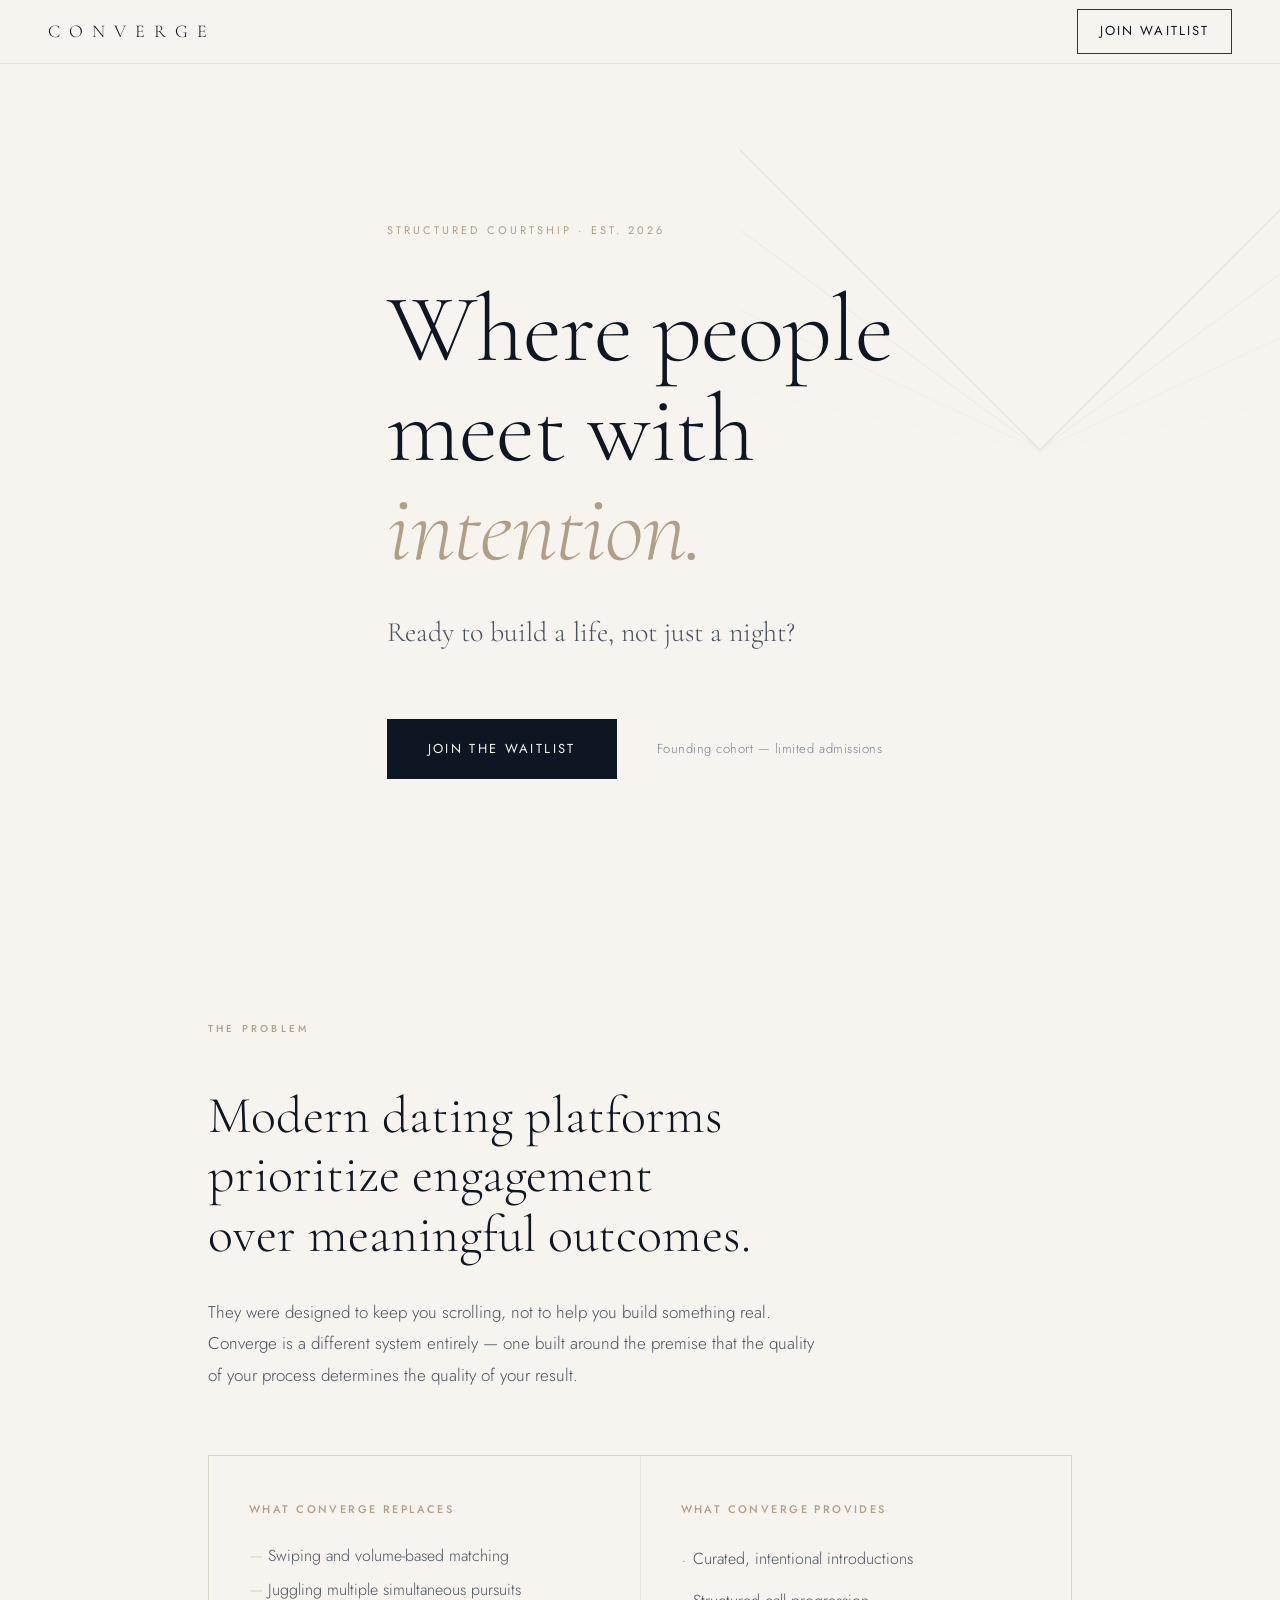
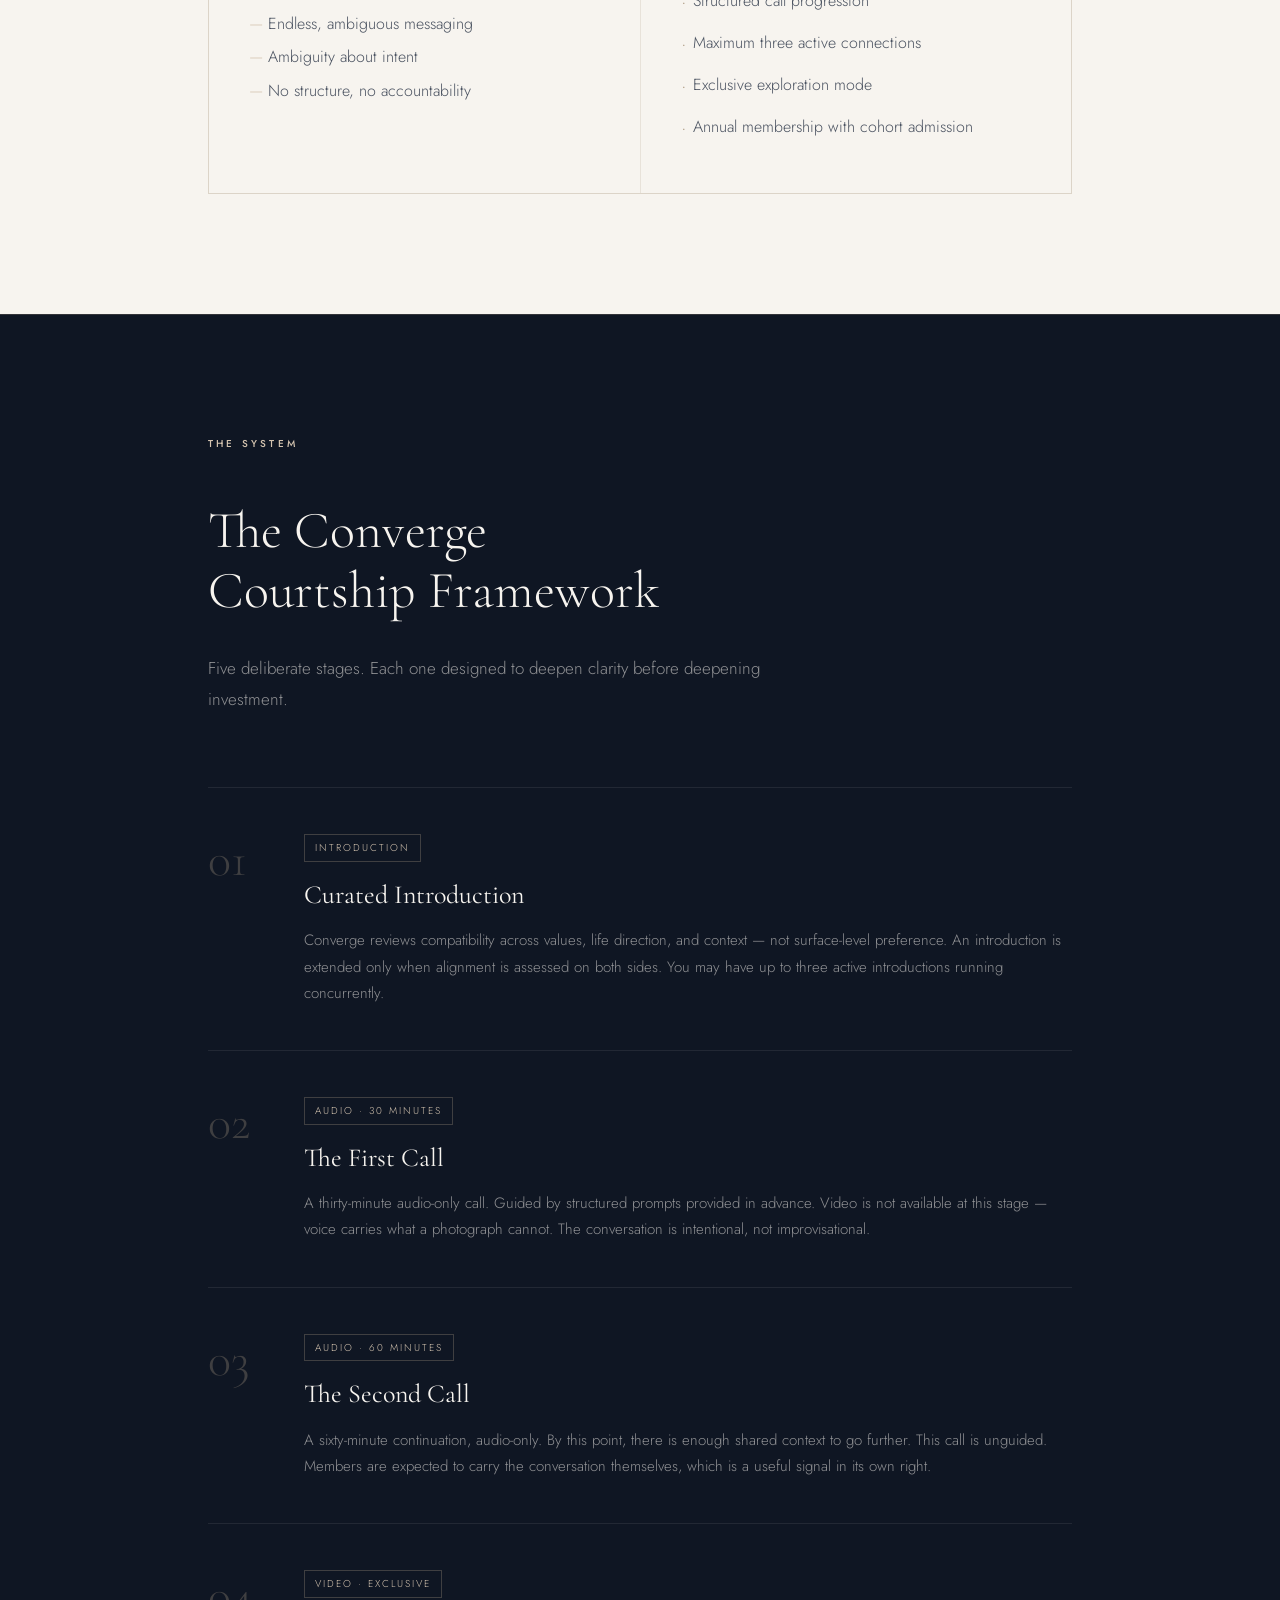
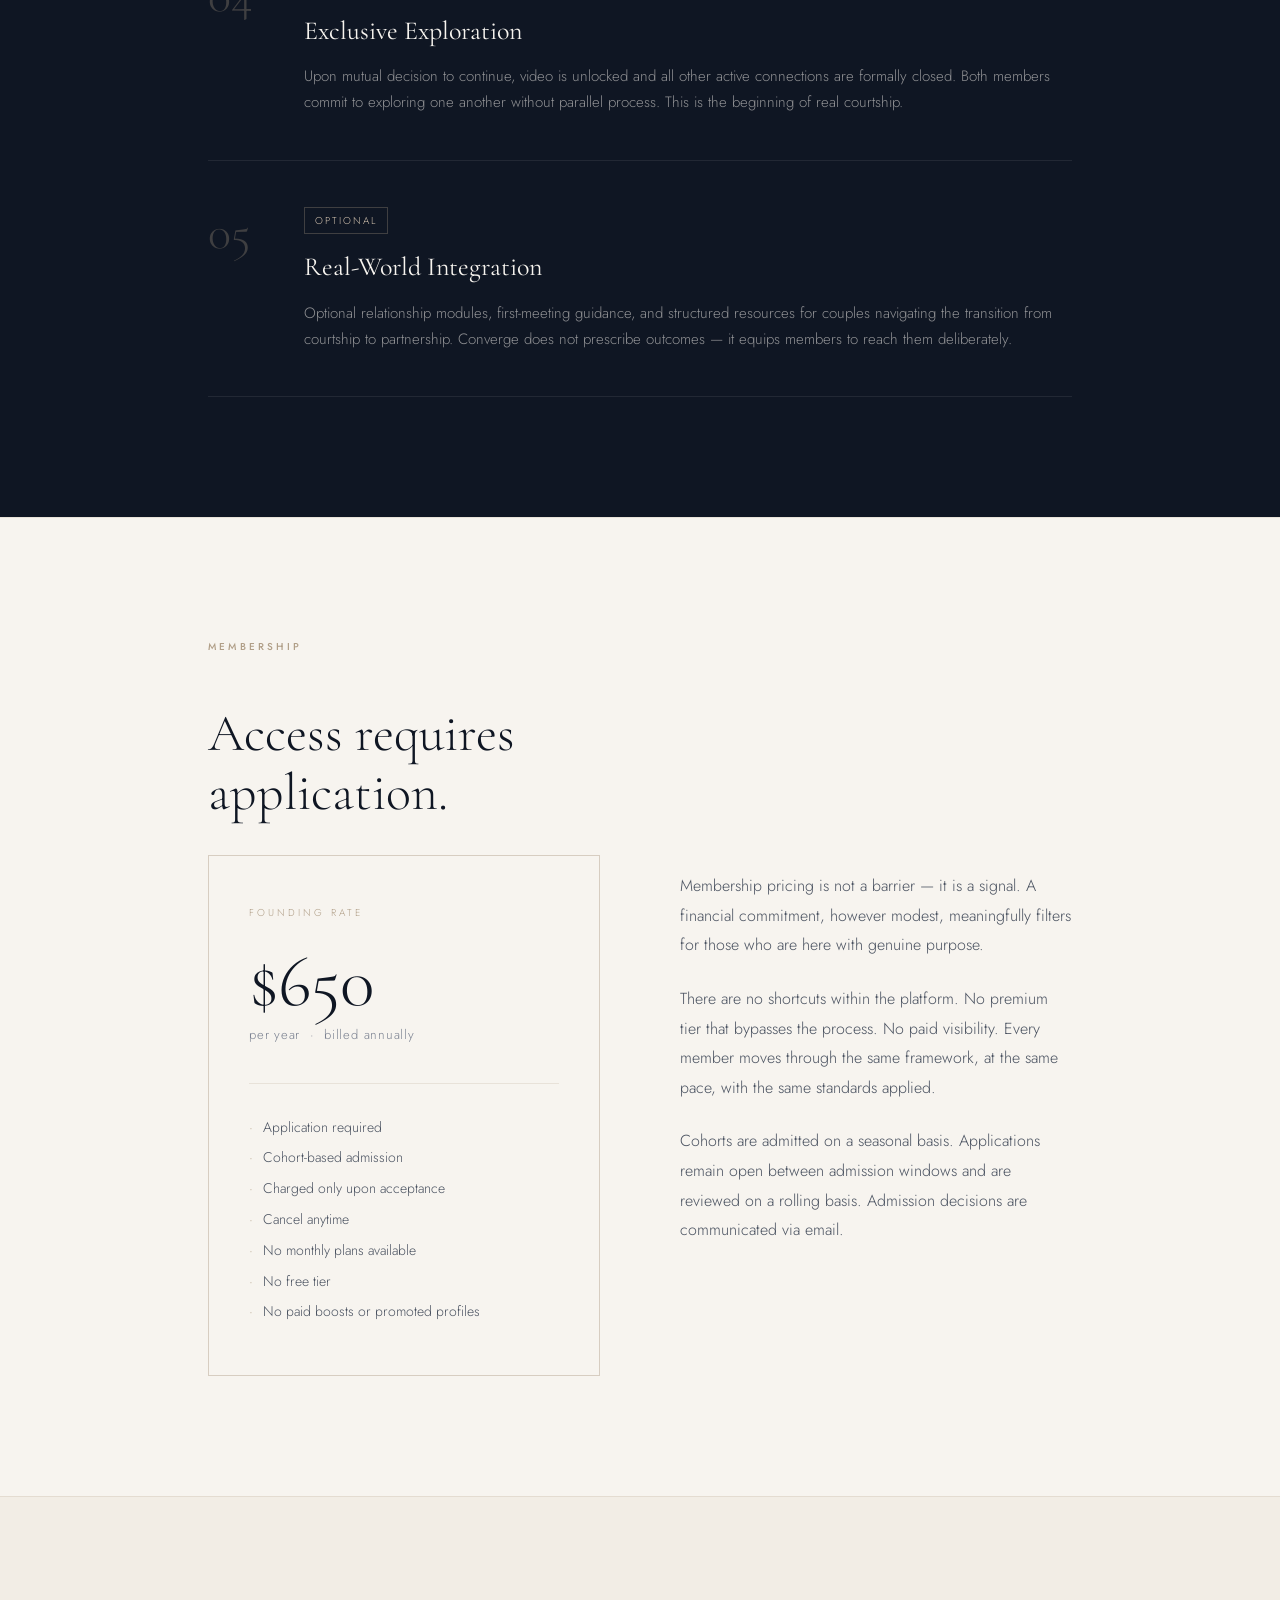
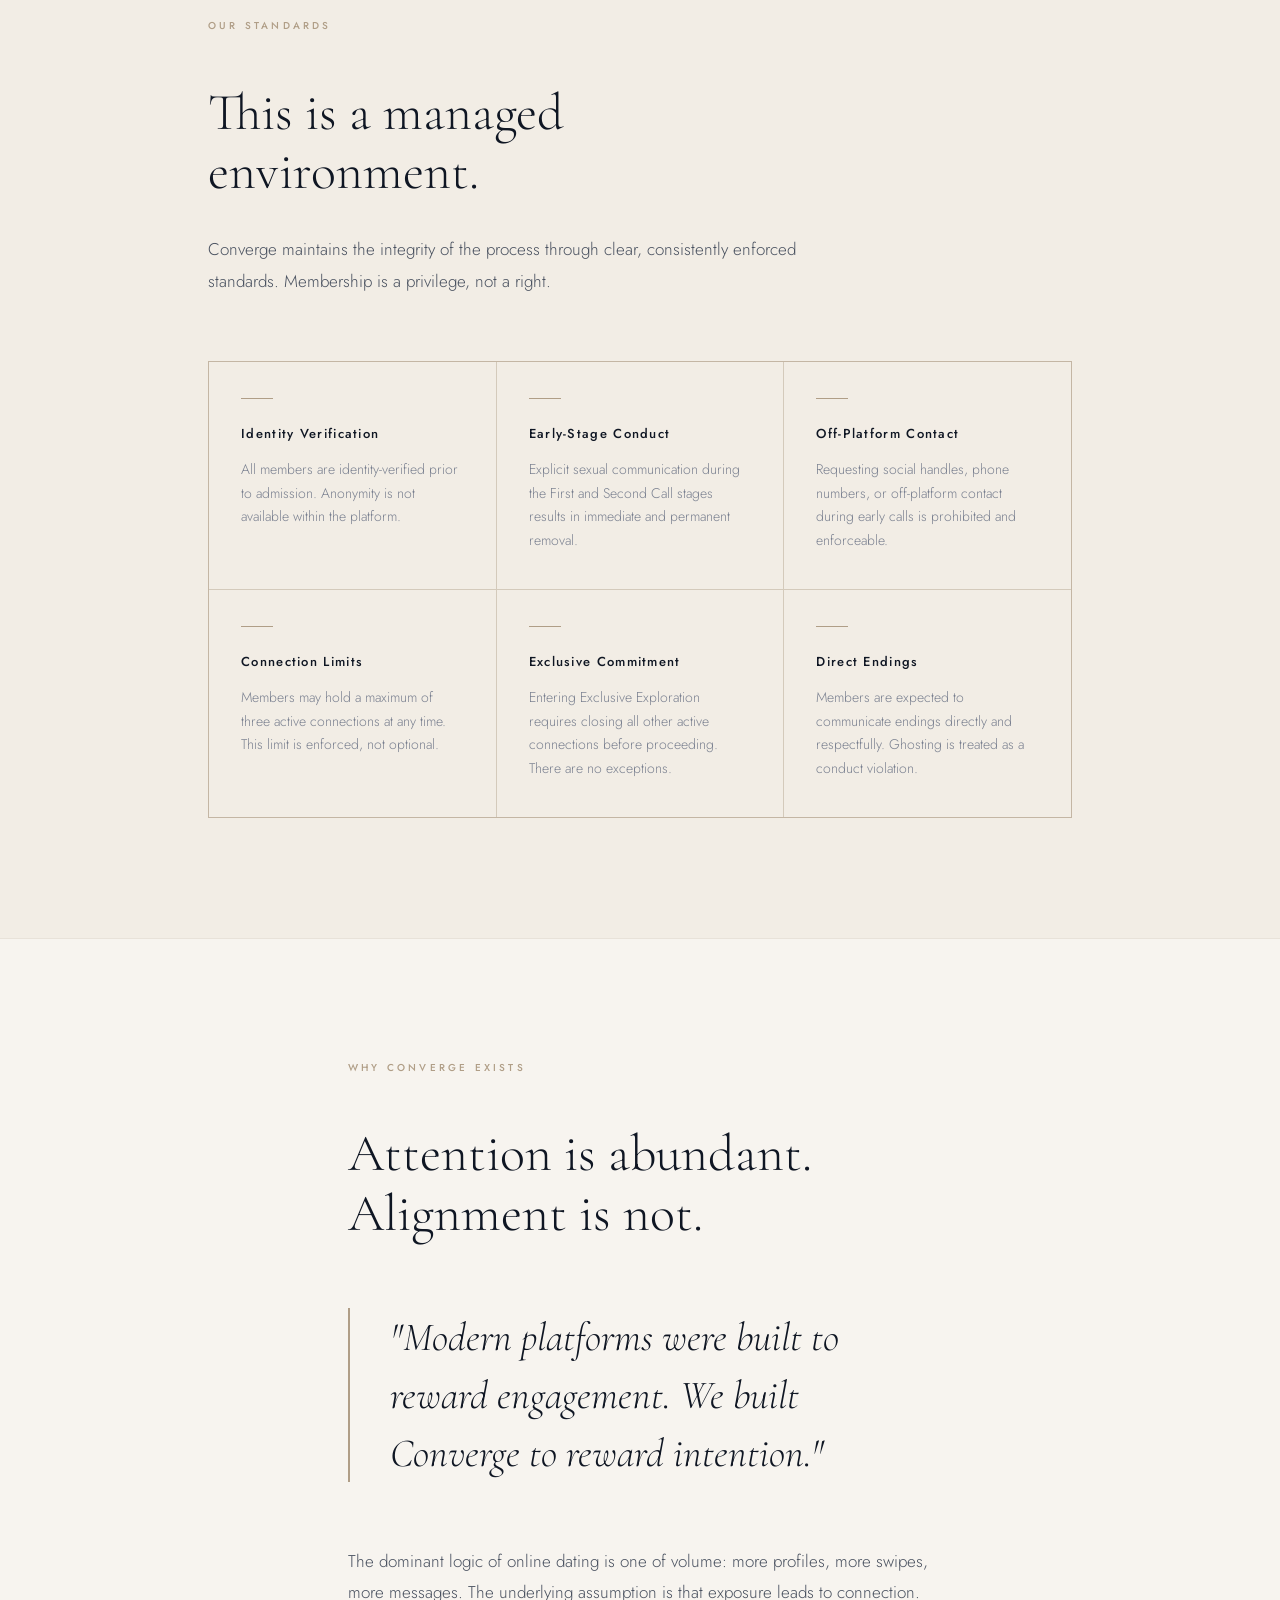
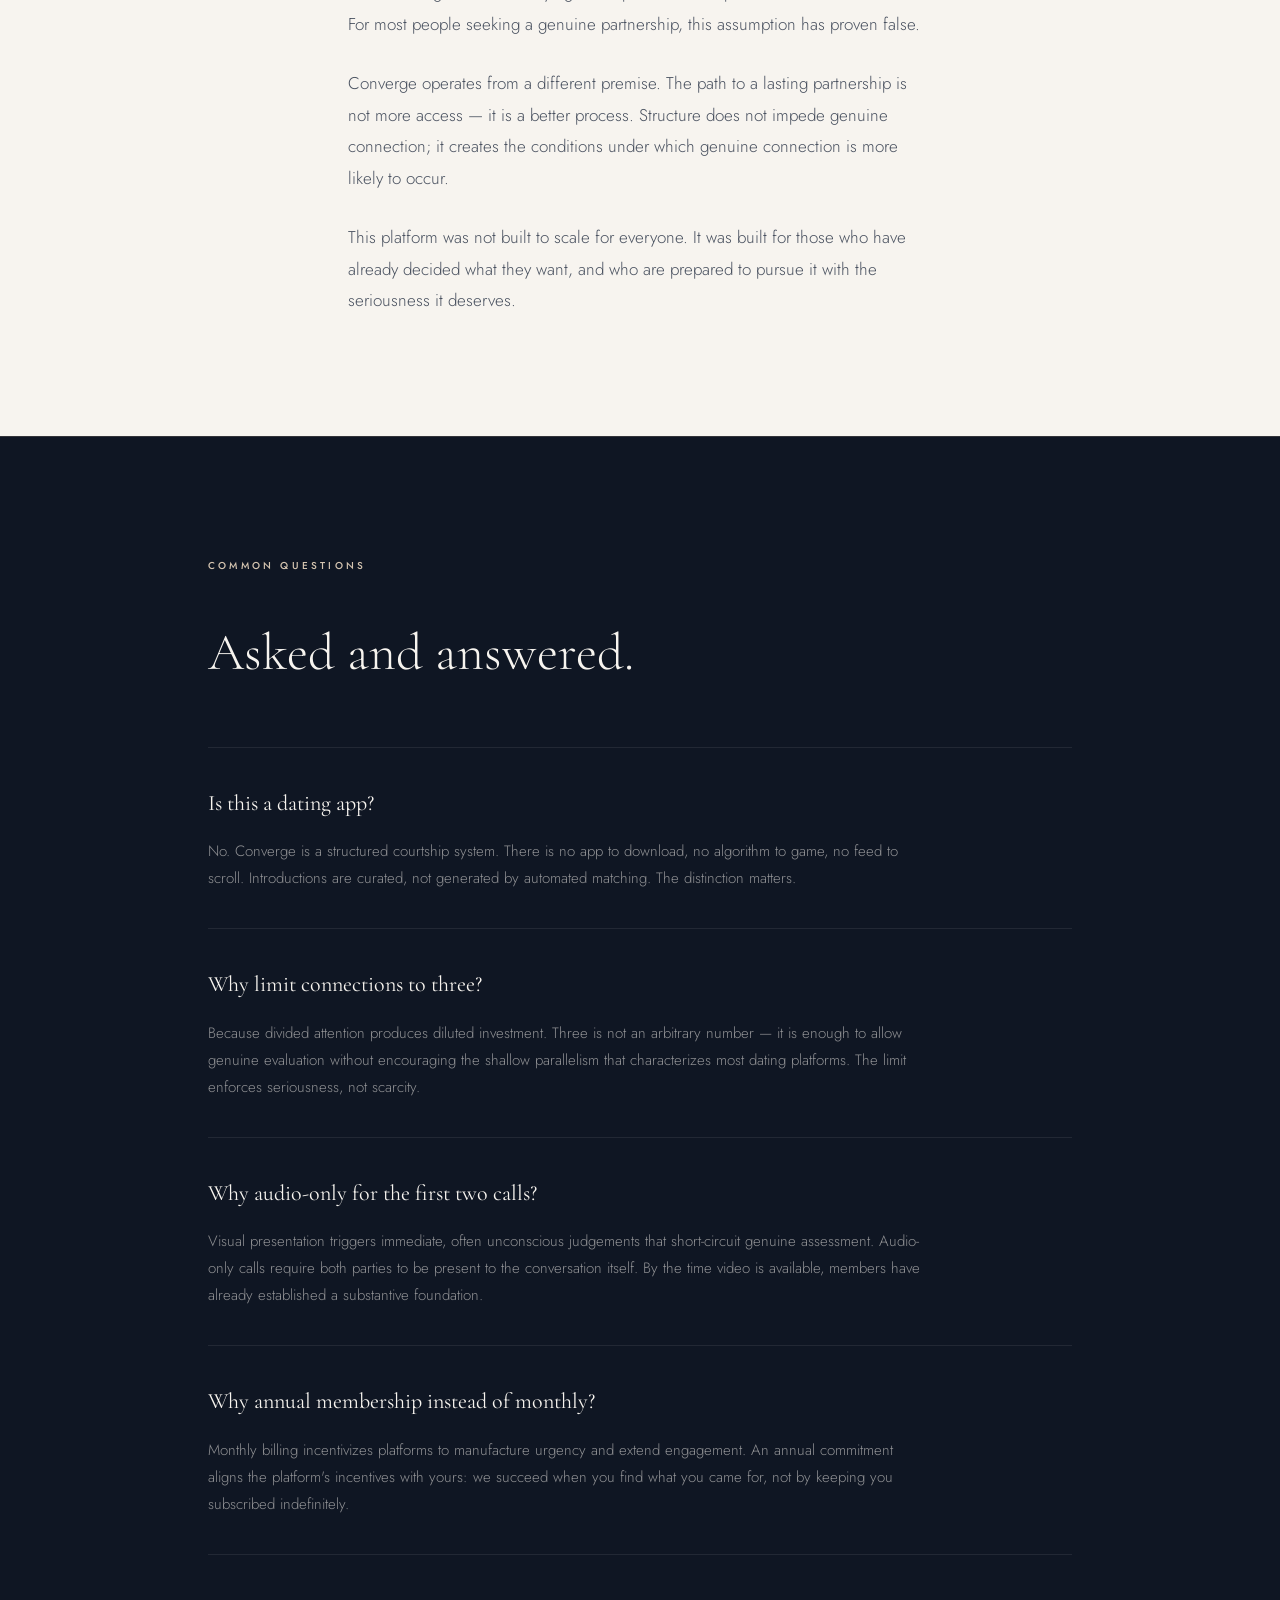
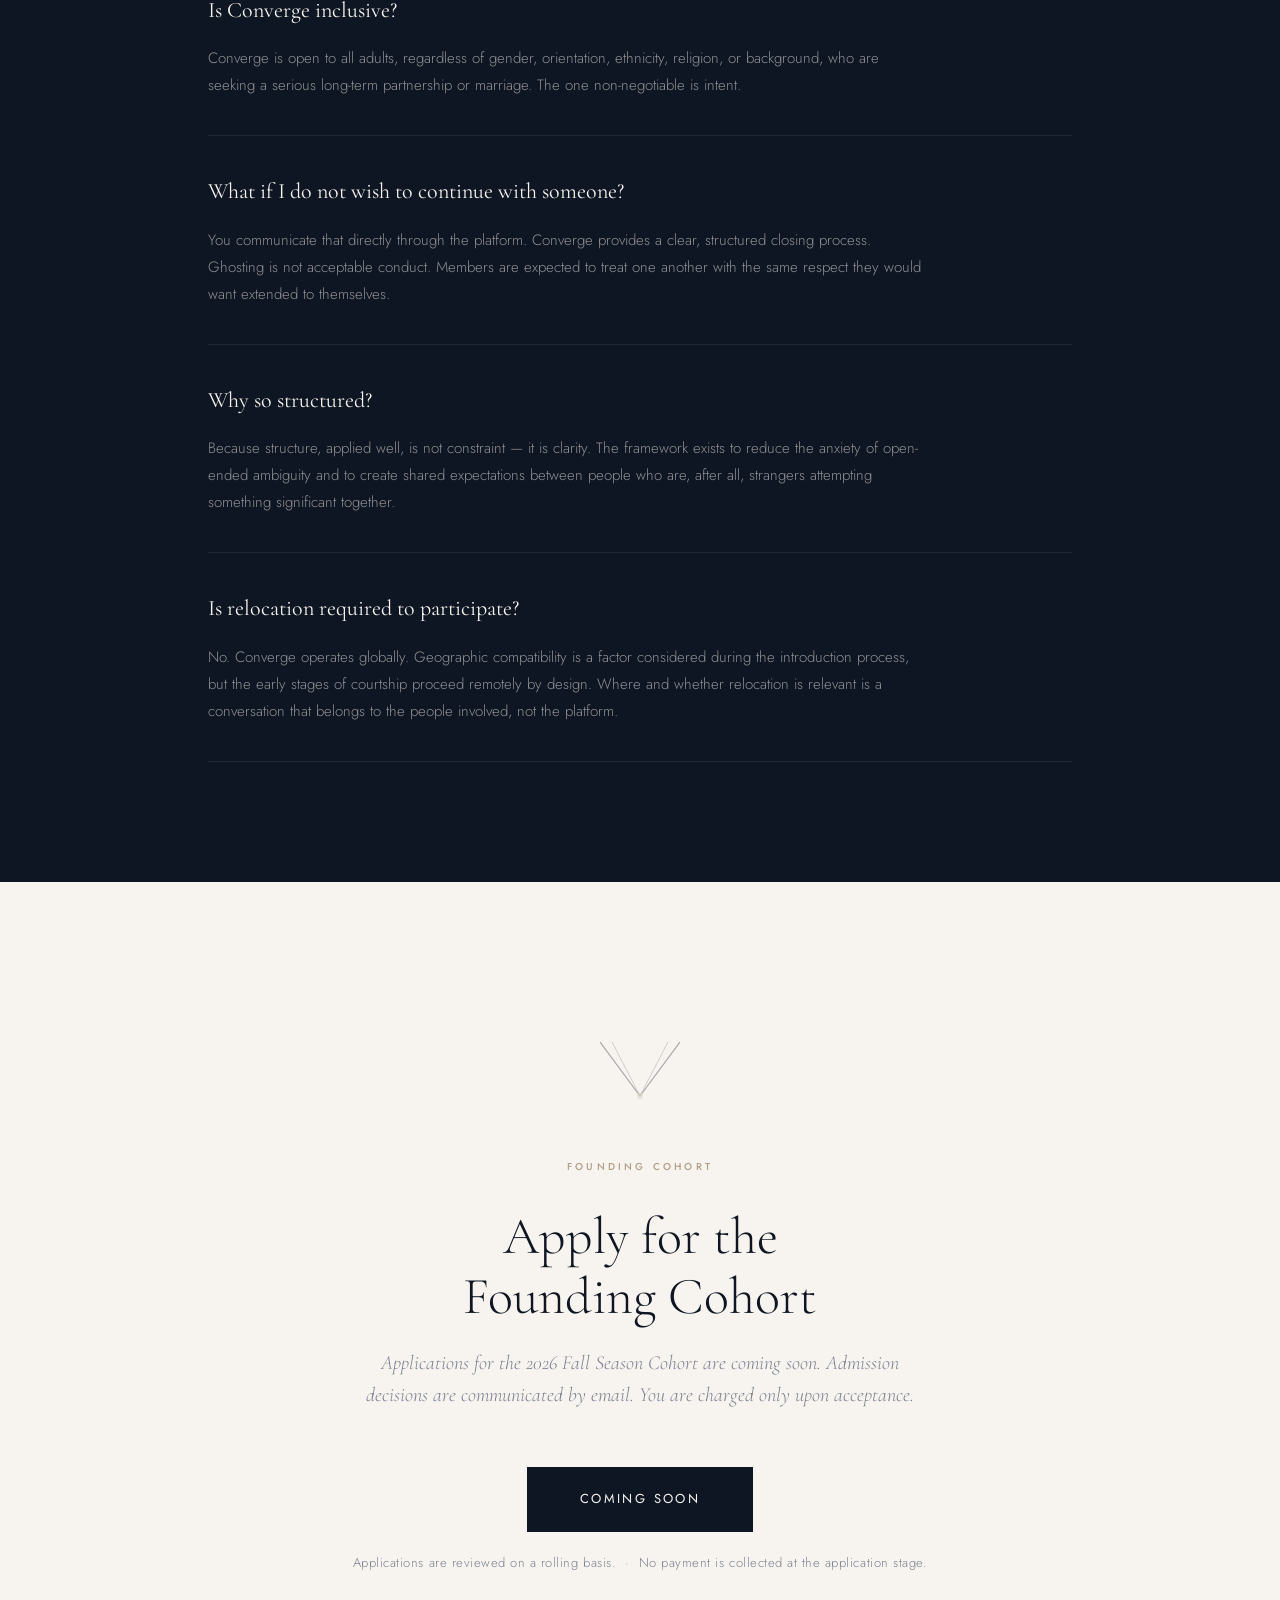
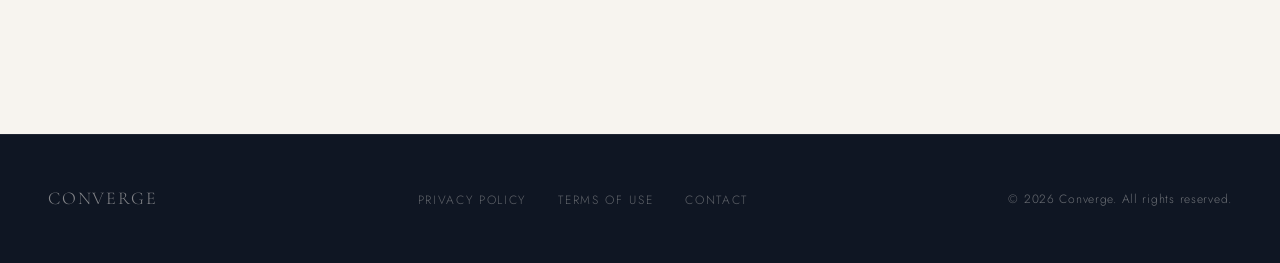
==== index.html @ 740b7c7e "Claude code fixes on main page" ====
<!DOCTYPE html>
<html lang="en">

<head>
  <meta charset="UTF-8"/>
  <meta name="viewport" content="width=device-width, initial-scale=1.0"/>
  <meta name="description" content="Converge — A structured courtship system for adults ready to build a life together. Where serious people meet with intention."/>
  <title>Converge — Where people meet with intention.</title>
  <link rel="preconnect" href="https://fonts.googleapis.com"/>
  <link rel="preconnect" href="https://fonts.gstatic.com" crossorigin/>
  <link href="https://fonts.googleapis.com/css2?family=Cormorant+Garamond:ital,wght@0,300;0,400;0,500;1,300;1,400&family=Jost:wght@300;400;500&display=swap" rel="stylesheet"/>
  <link rel="stylesheet" href="css/styles.css"/>
</head>
<body>

  <!-- ── NAV ── -->
  <nav class="site-nav">
    <a href="index.html" class="nav-logo">C O N V E R G E</a>
    <a href="waitlist.html" class="nav-cta">Join Waitlist</a>
  </nav>

  <!-- ── HERO ── -->
  <section id="hero">
    <svg class="convergence-motif" viewBox="0 0 600 600" fill="none" xmlns="http://www.w3.org/2000/svg" aria-hidden="true">
      <line x1="0"   y1="0"   x2="300" y2="300" stroke="#0f1623" stroke-width="1.2"/>
      <line x1="600" y1="0"   x2="300" y2="300" stroke="#0f1623" stroke-width="1.2"/>
      <line x1="0"   y1="80"  x2="300" y2="300" stroke="#0f1623" stroke-width="0.7"/>
      <line x1="600" y1="80"  x2="300" y2="300" stroke="#0f1623" stroke-width="0.7"/>
      <line x1="0"   y1="160" x2="300" y2="300" stroke="#0f1623" stroke-width="0.4"/>
      <line x1="600" y1="160" x2="300" y2="300" stroke="#0f1623" stroke-width="0.4"/>
      <line x1="0"   y1="240" x2="300" y2="300" stroke="#0f1623" stroke-width="0.2"/>
      <line x1="600" y1="240" x2="300" y2="300" stroke="#0f1623" stroke-width="0.2"/>
      <circle cx="300" cy="300" r="4"  fill="#b09e87" opacity="0.5"/>
      <circle cx="300" cy="300" r="12" stroke="#b09e87" stroke-width="0.6" opacity="0.25"/>
      <circle cx="300" cy="300" r="28" stroke="#b09e87" stroke-width="0.4" opacity="0.12"/>
    </svg>

    <div class="container hero-inner">
      <p class="hero-eyebrow fade-up">Structured Courtship · Est. 2026</p>
      <h1 class="hero-headline fade-up">
        Where people<br/>
        meet with<br/>
        <em>intention.</em>
      </h1>
      <p class="hero-sub fade-up serif">Ready to build a life, not just a night?</p>
      <div class="hero-actions fade-up">
        <a href="waitlist.html" class="btn-primary">Join the Waitlist</a>
        <span class="hero-note">Founding cohort — limited admissions</span>
      </div>
    </div>
  </section>

  <!-- ── POSITIONING ── -->
  <section class="landing-section" id="positioning">
    <div class="container">
      <span class="section-label">The Problem</span>
      <h2 class="section-title">Modern dating platforms<br/>prioritize engagement<br/>over meaningful outcomes.</h2>
      <p class="section-body">They were designed to keep you scrolling, not to help you build something real. Converge is a different system entirely — one built around the premise that the quality of your process determines the quality of your result.</p>

      <div class="positioning-grid">
        <div class="grid-cell">
          <h3>What Converge replaces</h3>
          <ul class="replaced-list">
            <li>Swiping and volume-based matching</li>
            <li>Juggling multiple simultaneous pursuits</li>
            <li>Endless, ambiguous messaging</li>
            <li>Ambiguity about intent</li>
            <li>No structure, no accountability</li>
          </ul>
        </div>
        <div class="grid-cell">
          <h3>What Converge provides</h3>
          <ul class="with-list">
            <li>Curated, intentional introductions</li>
            <li>Structured call progression</li>
            <li>Maximum three active connections</li>
            <li>Exclusive exploration mode</li>
            <li>Annual membership with cohort admission</li>
          </ul>
        </div>
      </div>
    </div>
  </section>

  <!-- ── FRAMEWORK ── -->
  <section class="landing-section" id="framework">
    <div class="container">
      <span class="section-label">The System</span>
      <h2 class="section-title">The Converge<br/>Courtship Framework</h2>
      <p class="section-body">Five deliberate stages. Each one designed to deepen clarity before deepening investment.</p>

      <div class="stages">
        <div class="stage">
          <div class="stage-num">01</div>
          <div>
            <span class="stage-tag">Introduction</span>
            <h3 class="stage-title">Curated Introduction</h3>
            <p class="stage-desc">Converge reviews compatibility across values, life direction, and context — not surface-level preference. An introduction is extended only when alignment is assessed on both sides. You may have up to three active introductions running concurrently.</p>
          </div>
        </div>
        <div class="stage">
          <div class="stage-num">02</div>
          <div>
            <span class="stage-tag">Audio · 30 minutes</span>
            <h3 class="stage-title">The First Call</h3>
            <p class="stage-desc">A thirty-minute audio-only call. Guided by structured prompts provided in advance. Video is not available at this stage — voice carries what a photograph cannot. The conversation is intentional, not improvisational.</p>
          </div>
        </div>
        <div class="stage">
          <div class="stage-num">03</div>
          <div>
            <span class="stage-tag">Audio · 60 minutes</span>
            <h3 class="stage-title">The Second Call</h3>
            <p class="stage-desc">A sixty-minute continuation, audio-only. By this point, there is enough shared context to go further. This call is unguided. Members are expected to carry the conversation themselves, which is a useful signal in its own right.</p>
          </div>
        </div>
        <div class="stage">
          <div class="stage-num">04</div>
          <div>
            <span class="stage-tag">Video · Exclusive</span>
            <h3 class="stage-title">Exclusive Exploration</h3>
            <p class="stage-desc">Upon mutual decision to continue, video is unlocked and all other active connections are formally closed. Both members commit to exploring one another without parallel process. This is the beginning of real courtship.</p>
          </div>
        </div>
        <div class="stage">
          <div class="stage-num">05</div>
          <div>
            <span class="stage-tag">Optional</span>
            <h3 class="stage-title">Real-World Integration</h3>
            <p class="stage-desc">Optional relationship modules, first-meeting guidance, and structured resources for couples navigating the transition from courtship to partnership. Converge does not prescribe outcomes — it equips members to reach them deliberately.</p>
          </div>
        </div>
      </div>
    </div>
  </section>

  <!-- ── MEMBERSHIP ── -->
  <section class="landing-section" id="membership">
    <div class="container">
      <span class="section-label">Membership</span>
      <h2 class="section-title">Access requires<br/>application.</h2>

      <div class="membership-inner">
        <div class="price-block">
          <p class="founding">Founding Rate</p>
          <div class="amount">$650</div>
          <p class="per">per year &nbsp;·&nbsp; billed annually</p>
          <ul class="price-details">
            <li>Application required</li>
            <li>Cohort-based admission</li>
            <li>Charged only upon acceptance</li>
            <li>Cancel anytime</li>
            <li>No monthly plans available</li>
            <li>No free tier</li>
            <li>No paid boosts or promoted profiles</li>
          </ul>
        </div>
        <div class="price-right">
          <p>Membership pricing is not a barrier — it is a signal. A financial commitment, however modest, meaningfully filters for those who are here with genuine purpose.</p>
          <p>There are no shortcuts within the platform. No premium tier that bypasses the process. No paid visibility. Every member moves through the same framework, at the same pace, with the same standards applied.</p>
          <p>Cohorts are admitted on a seasonal basis. Applications remain open between admission windows and are reviewed on a rolling basis. Admission decisions are communicated via email.</p>
        </div>
      </div>
    </div>
  </section>

  <!-- ── STANDARDS ── -->
  <section class="landing-section" id="standards">
    <div class="container">
      <span class="section-label">Our Standards</span>
      <h2 class="section-title">This is a managed<br/>environment.</h2>
      <p class="section-body">Converge maintains the integrity of the process through clear, consistently enforced standards. Membership is a privilege, not a right.</p>

      <div class="standards-grid">
        <div class="standard-item">
          <div class="icon"></div>
          <h4>Identity Verification</h4>
          <p>All members are identity-verified prior to admission. Anonymity is not available within the platform.</p>
        </div>
        <div class="standard-item">
          <div class="icon"></div>
          <h4>Early-Stage Conduct</h4>
          <p>Explicit sexual communication during the First and Second Call stages results in immediate and permanent removal.</p>
        </div>
        <div class="standard-item">
          <div class="icon"></div>
          <h4>Off-Platform Contact</h4>
          <p>Requesting social handles, phone numbers, or off-platform contact during early calls is prohibited and enforceable.</p>
        </div>
        <div class="standard-item">
          <div class="icon"></div>
          <h4>Connection Limits</h4>
          <p>Members may hold a maximum of three active connections at any time. This limit is enforced, not optional.</p>
        </div>
        <div class="standard-item">
          <div class="icon"></div>
          <h4>Exclusive Commitment</h4>
          <p>Entering Exclusive Exploration requires closing all other active connections before proceeding. There are no exceptions.</p>
        </div>
        <div class="standard-item">
          <div class="icon"></div>
          <h4>Direct Endings</h4>
          <p>Members are expected to communicate endings directly and respectfully. Ghosting is treated as a conduct violation.</p>
        </div>
      </div>
    </div>
  </section>

  <!-- ── ORIGIN ── -->
  <section class="landing-section" id="origin">
    <div class="container--narrow">
      <span class="section-label">Why Converge Exists</span>
      <h2 class="section-title">Attention is abundant.<br/>Alignment is not.</h2>

      <blockquote class="pull-quote">
        "Modern platforms were built to reward engagement. We built Converge to reward intention."
      </blockquote>

      <p class="section-body" style="max-width:none">The dominant logic of online dating is one of volume: more profiles, more swipes, more messages. The underlying assumption is that exposure leads to connection. For most people seeking a genuine partnership, this assumption has proven false.</p>
      <br/>
      <p class="section-body" style="max-width:none">Converge operates from a different premise. The path to a lasting partnership is not more access — it is a better process. Structure does not impede genuine connection; it creates the conditions under which genuine connection is more likely to occur.</p>
      <br/>
      <p class="section-body" style="max-width:none">This platform was not built to scale for everyone. It was built for those who have already decided what they want, and who are prepared to pursue it with the seriousness it deserves.</p>
    </div>
  </section>

  <!-- ── FAQ ── -->
  <section class="landing-section" id="faq">
    <div class="container">
      <span class="section-label">Common Questions</span>
      <h2 class="section-title">Asked and answered.</h2>

      <div class="faq-list">
        <div class="faq-item">
          <p class="faq-q">Is this a dating app?</p>
          <p class="faq-a">No. Converge is a structured courtship system. There is no app to download, no algorithm to game, no feed to scroll. Introductions are curated, not generated by automated matching. The distinction matters.</p>
        </div>
        <div class="faq-item">
          <p class="faq-q">Why limit connections to three?</p>
          <p class="faq-a">Because divided attention produces diluted investment. Three is not an arbitrary number — it is enough to allow genuine evaluation without encouraging the shallow parallelism that characterizes most dating platforms. The limit enforces seriousness, not scarcity.</p>
        </div>
        <div class="faq-item">
          <p class="faq-q">Why audio-only for the first two calls?</p>
          <p class="faq-a">Visual presentation triggers immediate, often unconscious judgements that short-circuit genuine assessment. Audio-only calls require both parties to be present to the conversation itself. By the time video is available, members have already established a substantive foundation.</p>
        </div>
        <div class="faq-item">
          <p class="faq-q">Why annual membership instead of monthly?</p>
          <p class="faq-a">Monthly billing incentivizes platforms to manufacture urgency and extend engagement. An annual commitment aligns the platform's incentives with yours: we succeed when you find what you came for, not by keeping you subscribed indefinitely.</p>
        </div>
        <div class="faq-item">
          <p class="faq-q">Is Converge inclusive?</p>
          <p class="faq-a">Converge is open to all adults, regardless of gender, orientation, ethnicity, religion, or background, who are seeking a serious long-term partnership or marriage. The one non-negotiable is intent.</p>
        </div>
        <div class="faq-item">
          <p class="faq-q">What if I do not wish to continue with someone?</p>
          <p class="faq-a">You communicate that directly through the platform. Converge provides a clear, structured closing process. Ghosting is not acceptable conduct. Members are expected to treat one another with the same respect they would want extended to themselves.</p>
        </div>
        <div class="faq-item">
          <p class="faq-q">Why so structured?</p>
          <p class="faq-a">Because structure, applied well, is not constraint — it is clarity. The framework exists to reduce the anxiety of open-ended ambiguity and to create shared expectations between people who are, after all, strangers attempting something significant together.</p>
        </div>
        <div class="faq-item">
          <p class="faq-q">Is relocation required to participate?</p>
          <p class="faq-a">No. Converge operates globally. Geographic compatibility is a factor considered during the introduction process, but the early stages of courtship proceed remotely by design. Where and whether relocation is relevant is a conversation that belongs to the people involved, not the platform.</p>
        </div>
      </div>
    </div>
  </section>

  <!-- ── CTA ── -->
  <section id="apply" style="text-align:center;padding:160px 0">
    <div class="container">
      <svg width="80" height="60" viewBox="0 0 80 60" fill="none" xmlns="http://www.w3.org/2000/svg" style="display:block;margin:0 auto 56px;opacity:0.35" aria-hidden="true">
        <line x1="0"  y1="0" x2="40" y2="54" stroke="#0f1623" stroke-width="1.2"/>
        <line x1="80" y1="0" x2="40" y2="54" stroke="#0f1623" stroke-width="1.2"/>
        <line x1="12" y1="0" x2="40" y2="54" stroke="#0f1623" stroke-width="0.5"/>
        <line x1="68" y1="0" x2="40" y2="54" stroke="#0f1623" stroke-width="0.5"/>
        <circle cx="40" cy="54" r="3" fill="#b09e87" opacity="0.6"/>
      </svg>

      <span class="section-label" style="display:flex;justify-content:center">Founding Cohort</span>
      <h2 class="section-title" style="max-width:560px;margin:0 auto 20px">Apply for the<br/>Founding Cohort</h2>
      <p class="cta-sub">Applications for the 2026 Fall Season Cohort are coming soon. Admission decisions are communicated by email. You are charged only upon acceptance.</p>
      <a href="application.html" class="btn-primary" style="font-size:13px;padding:20px 52px">Coming Soon</a>
      <p class="cta-note" style="margin-top:20px">Applications are reviewed on a rolling basis. &nbsp;·&nbsp; No payment is collected at the application stage.</p>
    </div>
  </section>

  <!-- ── FOOTER ── -->
  <footer class="site-footer">
    <div class="footer-logo">CONVERGE</div>
    <ul class="footer-links">
      <li><a href="#">Privacy Policy</a></li>
      <li><a href="#">Terms of Use</a></li>
      <li><a href="#">Contact</a></li>
    </ul>
    <p class="footer-copy">© 2026 Converge. All rights reserved.</p>
  </footer>

  <script src="js/script.js"></script>
</body>
</html>
---- css/styles.css ----
/* ============================================================
   CONVERGE — Shared Stylesheet
   convergecourtship-site/css/styles.css
   ============================================================ */

/* ── RESET & ROOT ── */
*, *::before, *::after { box-sizing: border-box; margin: 0; padding: 0; }

:root {
  --navy:         #0f1623;
  --navy-mid:     #1a2438;
  --charcoal:     #2e3440;
  --ivory:        #f7f4ef;
  --ivory-dim:    #ede9e1;
  --ivory-deep:   #e4dfd6;
  --warm:         #b09e87;
  --warm-light:   #d4c4b0;
  --warm-faint:   #f0ebe3;
  --rule:         rgba(176,158,135,0.22);
  --rule-strong:  rgba(176,158,135,0.45);
  --text-pri:     #0f1623;
  --text-sec:     #4a5260;
  --text-muted:   #7a8090;
  --error:        #8b3a3a;
}

html { scroll-behavior: smooth; font-size: 16px; }

body {
  background: var(--ivory);
  color: var(--text-pri);
  font-family: 'Jost', sans-serif;
  font-weight: 300;
  line-height: 1.75;
  -webkit-font-smoothing: antialiased;
  min-height: 100vh;
}

/* ── TYPOGRAPHY UTILITIES ── */
.serif { font-family: 'Cormorant Garamond', Georgia, serif; }
h1, h2, h3, h4 { font-family: 'Cormorant Garamond', Georgia, serif; font-weight: 400; }


/* ============================================================
   SHARED NAV
   ============================================================ */
.site-nav {
  position: fixed;
  top: 0; left: 0; right: 0;
  z-index: 200;
  background: rgba(247,244,239,0.95);
  backdrop-filter: blur(12px);
  border-bottom: 1px solid var(--rule);
  padding: 0 48px;
  height: 64px;
  display: flex;
  align-items: center;
  justify-content: space-between;
}
.nav-logo {
  font-family: 'Cormorant Garamond', serif;
  font-size: 18px;
  letter-spacing: 0.14em;
  color: var(--navy);
  text-decoration: none;
}
.nav-cta {
  font-family: 'Jost', sans-serif;
  font-weight: 400;
  font-size: 13px;
  letter-spacing: 0.16em;
  text-transform: uppercase;
  color: var(--navy);
  border: 1px solid var(--charcoal);
  padding: 10px 22px;
  text-decoration: none;
  transition: background 0.25s, color 0.25s;
}
.nav-cta:hover { background: var(--navy); color: var(--ivory); }


/* ============================================================
   SHARED BUTTONS
   ============================================================ */
.btn-primary {
  display: inline-block;
  font-family: 'Jost', sans-serif;
  font-size: 13px;
  font-weight: 400;
  letter-spacing: 0.18em;
  text-transform: uppercase;
  color: var(--ivory);
  background: var(--navy);
  padding: 18px 40px;
  text-decoration: none;
  border: 1px solid var(--navy);
  transition: background 0.3s, color 0.3s;
  cursor: pointer;
}
.btn-primary:hover { background: var(--charcoal); border-color: var(--charcoal); }


/* ============================================================
   SHARED FOOTER
   ============================================================ */
.site-footer {
  background: var(--navy);
  color: rgba(247,244,239,0.4);
  padding: 48px 48px;
  display: flex;
  justify-content: space-between;
  align-items: center;
  flex-wrap: wrap;
  gap: 24px;
  border-top: 1px solid rgba(255,255,255,0.07);
}
.footer-logo {
  font-family: 'Cormorant Garamond', serif;
  font-size: 18px;
  color: rgba(247,244,239,0.5);
  letter-spacing: 0.1em;
}
.footer-links {
  display: flex;
  gap: 32px;
  list-style: none;
  flex-wrap: wrap;
}
.footer-links a {
  font-size: 12px;
  letter-spacing: 0.14em;
  text-transform: uppercase;
  color: rgba(247,244,239,0.35);
  text-decoration: none;
  transition: color 0.2s;
}
.footer-links a:hover { color: rgba(247,244,239,0.7); }
.footer-copy { font-size: 12px; letter-spacing: 0.06em; }


/* ============================================================
   LANDING PAGE — index.html
   ============================================================ */

/* ── HERO ── */
#hero {
  min-height: 100vh;
  display: flex;
  flex-direction: column;
  justify-content: center;
  padding-top: 100px;
  position: relative;
  overflow: hidden;
}
.hero-inner { position: relative; z-index: 2; }
.container { max-width: 960px; margin: 0 auto; padding: 0 48px; }
.container--narrow { max-width: 680px; margin: 0 auto; padding: 0 48px; }

.convergence-motif {
  position: absolute;
  right: -60px;
  top: 50%;
  transform: translateY(-50%);
  width: min(55vw, 600px);
  opacity: 0.07;
  pointer-events: none;
}

.hero-eyebrow {
  font-family: 'Jost', sans-serif;
  font-size: 11px;
  font-weight: 400;
  letter-spacing: 0.28em;
  text-transform: uppercase;
  color: var(--warm);
  margin-bottom: 40px;
}
.hero-headline {
  font-size: clamp(52px, 8vw, 96px);
  line-height: 1.04;
  font-weight: 300;
  color: var(--navy);
  margin-bottom: 32px;
  letter-spacing: -0.01em;
}
.hero-headline em { font-style: italic; color: var(--warm); }
.hero-sub {
  font-family: 'Cormorant Garamond', serif;
  font-size: clamp(20px, 3vw, 28px);
  font-weight: 300;
  color: var(--text-sec);
  max-width: 540px;
  margin-bottom: 64px;
  line-height: 1.55;
}
.hero-actions {
  display: flex;
  align-items: center;
  gap: 40px;
  flex-wrap: wrap;
}
.hero-note { font-size: 13px; color: var(--text-muted); letter-spacing: 0.04em; }

/* ── LANDING SECTIONS ── */
.landing-section { padding: 120px 0; }
.landing-section + .landing-section { border-top: 1px solid var(--rule); }

.section-label {
  font-family: 'Jost', sans-serif;
  font-size: 10px;
  font-weight: 500;
  letter-spacing: 0.32em;
  text-transform: uppercase;
  color: var(--warm);
  margin-bottom: 48px;
  display: block;
}
.section-title {
  font-size: clamp(32px, 5vw, 52px);
  font-weight: 300;
  line-height: 1.15;
  color: var(--navy);
  margin-bottom: 32px;
}
.section-body {
  font-size: 17px;
  line-height: 1.85;
  color: var(--text-sec);
  max-width: 620px;
}

/* ── POSITIONING GRID ── */
.positioning-grid {
  display: grid;
  grid-template-columns: 1fr 1fr;
  gap: 1px;
  background: var(--rule);
  border: 1px solid var(--rule);
  margin-top: 64px;
}
.grid-cell { background: var(--ivory); padding: 44px 40px; }
.grid-cell h3 {
  font-family: 'Jost', sans-serif;
  font-size: 11px;
  font-weight: 500;
  letter-spacing: 0.22em;
  text-transform: uppercase;
  color: var(--warm);
  margin-bottom: 20px;
}
.replaced-list, .with-list {
  list-style: none;
  font-size: 16px;
  line-height: 2.1;
  color: var(--text-sec);
}
.replaced-list li::before { content: "—  "; color: var(--warm-light); }
.with-list li::before { content: "·  "; color: var(--warm); font-size: 20px; vertical-align: -2px; }

/* ── FRAMEWORK (dark section) ── */
#framework { background: var(--navy); }
#framework .section-title { color: var(--ivory); }
#framework .section-label { color: var(--warm-light); }
#framework .section-body { color: rgba(247,244,239,0.55); }

.stages { margin-top: 72px; display: flex; flex-direction: column; }
.stage {
  display: grid;
  grid-template-columns: 60px 1fr;
  gap: 0 36px;
  padding: 44px 0;
  border-top: 1px solid rgba(255,255,255,0.08);
}
.stage:last-child { border-bottom: 1px solid rgba(255,255,255,0.08); }
.stage-num {
  font-family: 'Cormorant Garamond', serif;
  font-size: 48px;
  font-weight: 300;
  color: rgba(176,158,135,0.3);
  line-height: 1;
  padding-top: 4px;
}
.stage-title {
  font-family: 'Cormorant Garamond', serif;
  font-size: 26px;
  font-weight: 400;
  color: var(--ivory);
  margin-bottom: 10px;
}
.stage-desc { font-size: 15px; line-height: 1.75; color: rgba(247,244,239,0.55); }
.stage-tag {
  display: inline-block;
  font-size: 10px;
  letter-spacing: 0.2em;
  text-transform: uppercase;
  color: var(--warm-light);
  border: 1px solid rgba(176,158,135,0.3);
  padding: 4px 10px;
  margin-bottom: 10px;
}

/* ── MEMBERSHIP ── */
.membership-inner {
  display: grid;
  grid-template-columns: 1fr 1fr;
  gap: 80px;
  align-items: start;
  margin-top: 32px;
}
.price-block { border: 1px solid var(--rule-strong); padding: 48px 40px; }
.price-block .founding {
  font-family: 'Jost', sans-serif;
  font-size: 10px;
  letter-spacing: 0.3em;
  text-transform: uppercase;
  color: var(--warm);
  margin-bottom: 24px;
}
.price-block .amount {
  font-family: 'Cormorant Garamond', serif;
  font-size: 72px;
  font-weight: 300;
  color: var(--navy);
  line-height: 1;
  margin-bottom: 6px;
}
.price-block .per { font-size: 13px; color: var(--text-muted); letter-spacing: 0.06em; margin-bottom: 36px; }
.price-details {
  list-style: none;
  font-size: 14px;
  line-height: 2.2;
  color: var(--text-sec);
  border-top: 1px solid var(--rule);
  padding-top: 28px;
}
.price-details li { display: flex; align-items: baseline; gap: 10px; }
.price-details li::before { content: "·"; color: var(--warm); flex-shrink: 0; }
.price-right { padding-top: 16px; }
.price-right p { font-size: 16px; line-height: 1.85; color: var(--text-sec); margin-bottom: 24px; }

/* ── STANDARDS ── */
#standards { background: #f2ede5; }
.standards-grid {
  display: grid;
  grid-template-columns: repeat(3, 1fr);
  gap: 1px;
  background: var(--rule-strong);
  border: 1px solid var(--rule-strong);
  margin-top: 64px;
}
.standard-item { background: #f2ede5; padding: 36px 32px; }
.standard-item .icon { width: 32px; height: 1px; background: var(--warm); margin-bottom: 24px; }
.standard-item h4 {
  font-family: 'Jost', sans-serif;
  font-size: 13px;
  font-weight: 500;
  letter-spacing: 0.1em;
  color: var(--navy);
  margin-bottom: 12px;
}
.standard-item p { font-size: 14px; color: var(--text-muted); line-height: 1.7; }

/* ── ORIGIN ── */
.pull-quote {
  font-family: 'Cormorant Garamond', serif;
  font-size: clamp(24px, 4vw, 40px);
  font-weight: 300;
  font-style: italic;
  color: var(--navy);
  line-height: 1.45;
  border-left: 2px solid var(--warm);
  padding-left: 40px;
  margin: 64px 0;
  max-width: 720px;
}

/* ── FAQ (dark section) ── */
#faq { background: var(--navy); }
#faq .section-title { color: var(--ivory); }
#faq .section-label { color: var(--warm-light); }
.faq-list { margin-top: 64px; }
.faq-item { border-top: 1px solid rgba(255,255,255,0.08); padding: 36px 0; }
.faq-item:last-child { border-bottom: 1px solid rgba(255,255,255,0.08); }
.faq-q {
  font-family: 'Cormorant Garamond', serif;
  font-size: 22px;
  font-weight: 400;
  color: var(--ivory);
  margin-bottom: 16px;
}
.faq-a { font-size: 15px; line-height: 1.8; color: rgba(247,244,239,0.55); max-width: 720px; }

/* ── CTA ── */
#apply { text-align: center; padding: 160px 0; }
#apply .section-label { justify-content: center; display: flex; margin-bottom: 32px; }
#apply .section-title { margin: 0 auto 20px; }
.cta-sub {
  font-family: 'Cormorant Garamond', serif;
  font-size: 20px;
  font-style: italic;
  color: var(--text-muted);
  max-width: 560px;
  margin: 0 auto 56px;
  line-height: 1.6;
}
.cta-note { font-size: 13px; color: var(--text-muted); margin-top: 20px; letter-spacing: 0.04em; }

/* ── HERO ANIMATIONS ── */
@keyframes fadeUp {
  from { opacity: 0; transform: translateY(28px); }
  to   { opacity: 1; transform: translateY(0); }
}
.fade-up { opacity: 0; animation: fadeUp 0.9s ease forwards; }
.fade-up:nth-child(1) { animation-delay: 0.1s; }
.fade-up:nth-child(2) { animation-delay: 0.3s; }
.fade-up:nth-child(3) { animation-delay: 0.5s; }
.fade-up:nth-child(4) { animation-delay: 0.65s; }


/* ============================================================
   APPLICATION PAGE — application.html
   ============================================================ */

/* ── APP HEADER ── */
.app-header {
  position: fixed;
  top: 0; left: 0; right: 0;
  z-index: 200;
  background: rgba(247,244,239,0.95);
  backdrop-filter: blur(12px);
  border-bottom: 1px solid var(--rule);
  padding: 0 48px;
  height: 64px;
  display: flex;
  align-items: center;
  justify-content: space-between;
}
.header-section-label {
  font-size: 11px;
  letter-spacing: 0.22em;
  text-transform: uppercase;
  color: var(--text-muted);
  font-weight: 400;
}

/* ── PROGRESS BAR ── */
.progress-bar-wrap {
  position: fixed;
  top: 64px; left: 0; right: 0;
  z-index: 199;
  background: var(--ivory-dim);
  border-bottom: 1px solid var(--rule);
  padding: 0 48px;
  height: 48px;
  display: flex;
  align-items: center;
  gap: 24px;
}
.progress-steps { display: flex; align-items: center; gap: 0; flex: 1; }
.progress-step { display: flex; align-items: center; gap: 8px; flex: 1; }
.progress-step:last-child { flex: none; }
.step-dot {
  width: 8px; height: 8px;
  border-radius: 50%;
  border: 1px solid var(--warm-light);
  background: transparent;
  flex-shrink: 0;
  transition: all 0.3s;
}
.progress-step.active   .step-dot { background: var(--warm); border-color: var(--warm); }
.progress-step.complete .step-dot { background: var(--navy); border-color: var(--navy); }
.step-label {
  font-size: 10px;
  letter-spacing: 0.18em;
  text-transform: uppercase;
  color: var(--text-muted);
  white-space: nowrap;
  transition: color 0.3s;
}
.progress-step.active   .step-label { color: var(--warm); }
.progress-step.complete .step-label { color: var(--navy); }
.step-connector { flex: 1; height: 1px; background: var(--rule); margin: 0 8px; }
.progress-pct { font-size: 11px; letter-spacing: 0.12em; color: var(--text-muted); white-space: nowrap; }

/* ── APP MAIN ── */
.app-main { padding-top: 112px; min-height: 100vh; }

/* ── SCREENS ── */
.screen { display: none; }
.screen.active { display: block; }
.screen-fade { animation: screenIn 0.5s ease forwards; }
@keyframes screenIn {
  from { opacity: 0; transform: translateY(16px); }
  to   { opacity: 1; transform: translateY(0); }
}

/* ── PREAMBLE ── */
#screen-preamble {
  min-height: calc(100vh - 112px);
  display: none;
  flex-direction: column;
  justify-content: center;
  align-items: center;
  text-align: center;
  padding: 80px 32px;
}
#screen-preamble.active { display: flex; }
.preamble-inner { max-width: 580px; }
.preamble-motif { margin: 0 auto 56px; display: block; }
.preamble-title {
  font-family: 'Cormorant Garamond', serif;
  font-size: clamp(36px, 5vw, 56px);
  font-weight: 300;
  color: var(--navy);
  line-height: 1.15;
  margin-bottom: 40px;
}
.preamble-title em { font-style: italic; color: var(--warm); }
.preamble-statement {
  font-family: 'Cormorant Garamond', serif;
  font-size: 20px;
  font-weight: 300;
  color: var(--text-sec);
  line-height: 1.75;
  border-top: 1px solid var(--rule);
  border-bottom: 1px solid var(--rule);
  padding: 32px 0;
  margin-bottom: 40px;
}
.preamble-meta {
  display: flex;
  justify-content: center;
  gap: 40px;
  margin-bottom: 56px;
  flex-wrap: wrap;
}
.meta-item { text-align: center; }
.meta-num {
  font-family: 'Cormorant Garamond', serif;
  font-size: 36px;
  font-weight: 300;
  color: var(--navy);
  line-height: 1;
  display: block;
}
.meta-label {
  font-size: 11px;
  letter-spacing: 0.18em;
  text-transform: uppercase;
  color: var(--text-muted);
  display: block;
  margin-top: 4px;
}

/* ── SECTION SCREENS ── */
.section-screen { max-width: 760px; margin: 0 auto; padding: 80px 48px 120px; }
.section-header { margin-bottom: 64px; }
.section-eyebrow {
  font-size: 10px;
  letter-spacing: 0.32em;
  text-transform: uppercase;
  color: var(--warm);
  font-weight: 500;
  margin-bottom: 16px;
}
.section-title-app {
  font-family: 'Cormorant Garamond', serif;
  font-size: clamp(30px, 4vw, 44px);
  font-weight: 300;
  color: var(--navy);
  line-height: 1.2;
  margin-bottom: 16px;
}
.section-intent {
  font-size: 15px;
  color: var(--text-muted);
  max-width: 540px;
  line-height: 1.7;
  border-left: 2px solid var(--warm-light);
  padding-left: 20px;
  font-style: italic;
  font-family: 'Cormorant Garamond', serif;
}

/* ── FORM FIELDS ── */
.field-group { margin-bottom: 56px; }
.field-group:last-of-type { margin-bottom: 0; }
.field-label {
  display: block;
  font-family: 'Cormorant Garamond', serif;
  font-size: 22px;
  font-weight: 400;
  color: var(--navy);
  margin-bottom: 8px;
  line-height: 1.35;
}
.field-sublabel {
  display: block;
  font-size: 13px;
  color: var(--text-muted);
  margin-bottom: 20px;
  letter-spacing: 0.03em;
}
.field-note {
  display: block;
  font-size: 12px;
  color: var(--warm);
  letter-spacing: 0.06em;
  margin-bottom: 16px;
  font-style: italic;
}
.field-divider { border: none; border-top: 1px solid var(--rule); margin: 48px 0; }

/* ── RADIO / PILL CARDS ── */
.radio-group { display: flex; flex-direction: column; gap: 10px; }
.radio-card {
  display: flex;
  align-items: flex-start;
  gap: 16px;
  padding: 18px 20px;
  border: 1px solid var(--rule-strong);
  cursor: pointer;
  transition: border-color 0.2s, background 0.2s;
  background: white;
}
.radio-card:hover { border-color: var(--warm); }
.radio-card input[type="radio"],
.radio-card input[type="checkbox"] {
  width: 16px; height: 16px;
  accent-color: var(--navy);
  flex-shrink: 0;
  margin-top: 3px;
  cursor: pointer;
}
.radio-card.selected { border-color: var(--navy); background: var(--warm-faint); }
.radio-card-label { font-size: 15px; color: var(--text-pri); line-height: 1.5; }
.radio-card-desc { font-size: 13px; color: var(--text-muted); margin-top: 3px; }

.radio-row { display: flex; flex-wrap: wrap; gap: 10px; }
.radio-pill {
  padding: 10px 20px;
  border: 1px solid var(--rule-strong);
  cursor: pointer;
  font-size: 14px;
  color: var(--text-sec);
  background: white;
  transition: all 0.2s;
  user-select: none;
  letter-spacing: 0.04em;
}
.radio-pill:hover { border-color: var(--warm); }
.radio-pill.selected { background: var(--navy); color: var(--ivory); border-color: var(--navy); }
.radio-pill input { display: none; }

/* ── TEXTAREA & INPUTS ── */
textarea {
  width: 100%;
  font-family: 'Jost', sans-serif;
  font-size: 15px;
  font-weight: 300;
  color: var(--text-pri);
  background: white;
  border: 1px solid var(--rule-strong);
  padding: 20px 22px;
  resize: vertical;
  min-height: 160px;
  line-height: 1.8;
  transition: border-color 0.2s;
  outline: none;
}
textarea:focus { border-color: var(--navy); }
textarea::placeholder { color: var(--warm-light); font-style: italic; }
.word-count { font-size: 11px; color: var(--text-muted); text-align: right; margin-top: 6px; letter-spacing: 0.06em; }
.word-count.warn { color: var(--warm); }
.word-count.over { color: var(--error); }

input[type="text"],
input[type="email"],
select {
  width: 100%;
  font-family: 'Jost', sans-serif;
  font-size: 15px;
  font-weight: 300;
  color: var(--text-pri);
  background: white;
  border: 1px solid var(--rule-strong);
  padding: 16px 20px;
  outline: none;
  transition: border-color 0.2s;
  appearance: none;
}
input[type="text"]:focus,
input[type="email"]:focus,
select:focus { border-color: var(--navy); }

/* ── LIKERT TABLE ── */
.likert-table { width: 100%; border-collapse: collapse; }
.likert-table thead th {
  font-size: 11px;
  letter-spacing: 0.16em;
  text-transform: uppercase;
  color: var(--text-muted);
  font-weight: 400;
  padding: 0 8px 16px;
  text-align: center;
}
.likert-table thead th:first-child { text-align: left; padding-left: 0; }
.likert-table tbody tr { border-top: 1px solid var(--rule); }
.likert-table tbody tr:hover { background: var(--warm-faint); }
.likert-table td { padding: 16px 8px; text-align: center; vertical-align: middle; }
.likert-table td:first-child {
  text-align: left;
  padding-left: 0;
  font-size: 15px;
  color: var(--text-sec);
  width: 60%;
}
.likert-table input[type="radio"] { width: 16px; height: 16px; accent-color: var(--navy); cursor: pointer; }

/* ── DRAG-RANK ── */
.rank-list { display: flex; flex-direction: column; gap: 8px; user-select: none; }
.rank-item {
  display: flex;
  align-items: center;
  gap: 16px;
  padding: 14px 18px;
  background: white;
  border: 1px solid var(--rule-strong);
  cursor: grab;
  transition: box-shadow 0.2s, border-color 0.2s;
}
.rank-item:active { cursor: grabbing; }
.rank-item.dragging { box-shadow: 0 8px 32px rgba(15,22,35,0.12); border-color: var(--warm); background: var(--warm-faint); opacity: 0.9; }
.rank-item.drag-over { border-color: var(--navy); }
.rank-handle { display: flex; flex-direction: column; gap: 3px; flex-shrink: 0; }
.rank-handle span { display: block; width: 16px; height: 1px; background: var(--warm-light); }
.rank-num { font-family: 'Cormorant Garamond', serif; font-size: 18px; color: var(--warm); font-weight: 300; width: 24px; flex-shrink: 0; }
.rank-name { font-size: 15px; color: var(--text-pri); }
.rank-hint { font-size: 12px; color: var(--text-muted); margin-bottom: 16px; font-style: italic; }

/* ── NON-NEGOTIABLES ── */
.nn-inputs { display: flex; flex-direction: column; gap: 10px; }
.nn-row { display: flex; align-items: center; gap: 12px; }
.nn-num { font-family: 'Cormorant Garamond', serif; font-size: 20px; color: var(--warm); flex-shrink: 0; width: 20px; }

/* ── AGREEMENTS ── */
.agreement-list { display: flex; flex-direction: column; gap: 14px; }
.agreement-item {
  display: flex;
  align-items: flex-start;
  gap: 16px;
  padding: 20px 22px;
  border: 1px solid var(--rule);
  background: white;
  cursor: pointer;
  transition: border-color 0.25s, background 0.25s;
}
.agreement-item:hover { border-color: var(--warm); }
.agreement-item.checked { border-color: var(--navy); background: var(--warm-faint); }
.agreement-item input[type="checkbox"] {
  width: 16px; height: 16px;
  accent-color: var(--navy);
  flex-shrink: 0;
  margin-top: 2px;
  cursor: pointer;
}
.agreement-text { font-size: 15px; color: var(--text-sec); line-height: 1.6; }

/* ── AFFIRMATION BOX ── */
.affirmation-box {
  border: 1px solid var(--rule-strong);
  padding: 40px;
  text-align: center;
  background: white;
  margin-top: 40px;
}
.affirmation-box p {
  font-family: 'Cormorant Garamond', serif;
  font-size: 22px;
  font-style: italic;
  color: var(--navy);
  line-height: 1.55;
  margin-bottom: 24px;
}

/* ── CALLOUT ── */
.callout {
  background: var(--warm-faint);
  border-left: 3px solid var(--warm);
  padding: 16px 20px;
  font-size: 13px;
  color: var(--text-sec);
  line-height: 1.65;
  margin-top: 12px;
}
.callout strong { color: var(--navy); font-weight: 500; }

/* ── NAV ACTIONS (app navigation) ── */
.nav-actions {
  display: flex;
  align-items: center;
  justify-content: space-between;
  margin-top: 72px;
  padding-top: 40px;
  border-top: 1px solid var(--rule);
}
.btn-back {
  font-family: 'Jost', sans-serif;
  font-size: 12px;
  letter-spacing: 0.2em;
  text-transform: uppercase;
  color: var(--text-muted);
  background: none;
  border: none;
  cursor: pointer;
  padding: 12px 0;
  transition: color 0.2s;
}
.btn-back:hover { color: var(--navy); }
.btn-next {
  font-family: 'Jost', sans-serif;
  font-size: 12px;
  font-weight: 400;
  letter-spacing: 0.2em;
  text-transform: uppercase;
  color: var(--ivory);
  background: var(--navy);
  border: 1px solid var(--navy);
  padding: 16px 40px;
  cursor: pointer;
  transition: background 0.25s;
}
.btn-next:hover { background: var(--charcoal); border-color: var(--charcoal); }
.btn-begin {
  font-family: 'Jost', sans-serif;
  font-size: 13px;
  font-weight: 400;
  letter-spacing: 0.2em;
  text-transform: uppercase;
  color: var(--ivory);
  background: var(--navy);
  border: 1px solid var(--navy);
  padding: 20px 56px;
  cursor: pointer;
  transition: background 0.25s;
}
.btn-begin:hover { background: var(--charcoal); }
.btn-submit {
  font-family: 'Jost', sans-serif;
  font-size: 13px;
  font-weight: 400;
  letter-spacing: 0.2em;
  text-transform: uppercase;
  background: var(--warm);
  border: 1px solid var(--warm);
  color: var(--navy);
  padding: 18px 52px;
  cursor: pointer;
  transition: background 0.25s;
}
.btn-submit:hover { background: var(--warm-light); border-color: var(--warm-light); }

/* ── CONFIRMATION SCREEN ── */
#screen-confirm {
  min-height: calc(100vh - 112px);
  display: none;
  flex-direction: column;
  justify-content: center;
  align-items: center;
  text-align: center;
  padding: 80px 32px;
}
#screen-confirm.active { display: flex; }
.confirm-inner { max-width: 600px; }
.confirm-mark { margin: 0 auto 48px; display: block; }
.confirm-title {
  font-family: 'Cormorant Garamond', serif;
  font-size: clamp(36px, 5vw, 52px);
  font-weight: 300;
  color: var(--navy);
  margin-bottom: 16px;
  line-height: 1.2;
}
.confirm-sub {
  font-family: 'Cormorant Garamond', serif;
  font-size: 20px;
  font-style: italic;
  color: var(--text-muted);
  margin-bottom: 56px;
  line-height: 1.55;
}
.confirm-details {
  display: grid;
  grid-template-columns: 1fr 1fr;
  gap: 1px;
  background: var(--rule-strong);
  border: 1px solid var(--rule-strong);
  text-align: left;
  margin-bottom: 48px;
}
.confirm-detail { background: var(--ivory); padding: 28px; }
.confirm-detail-label {
  font-size: 10px;
  letter-spacing: 0.28em;
  text-transform: uppercase;
  color: var(--warm);
  margin-bottom: 8px;
}
.confirm-detail-val {
  font-family: 'Cormorant Garamond', serif;
  font-size: 20px;
  color: var(--navy);
  line-height: 1.4;
}
.confirm-note { font-size: 14px; color: var(--text-muted); line-height: 1.8; max-width: 480px; margin: 0 auto; }


/* ============================================================
   RESPONSIVE
   ============================================================ */
@media (max-width: 900px) {
  .site-nav    { padding: 0 24px; }
  .app-header  { padding: 0 24px; }
  .progress-bar-wrap { padding: 0 24px; }
  .step-label  { display: none; }
  .container, .container--narrow { padding: 0 24px; }
}

@media (max-width: 768px) {
  .positioning-grid  { grid-template-columns: 1fr; }
  .membership-inner  { grid-template-columns: 1fr; gap: 48px; }
  .standards-grid    { grid-template-columns: 1fr 1fr; }
  .section-screen    { padding: 40px 24px 80px; }
  .confirm-details   { grid-template-columns: 1fr; }
}

@media (max-width: 500px) {
  .standards-grid { grid-template-columns: 1fr; }
  .site-footer    { padding: 40px 24px; }
}
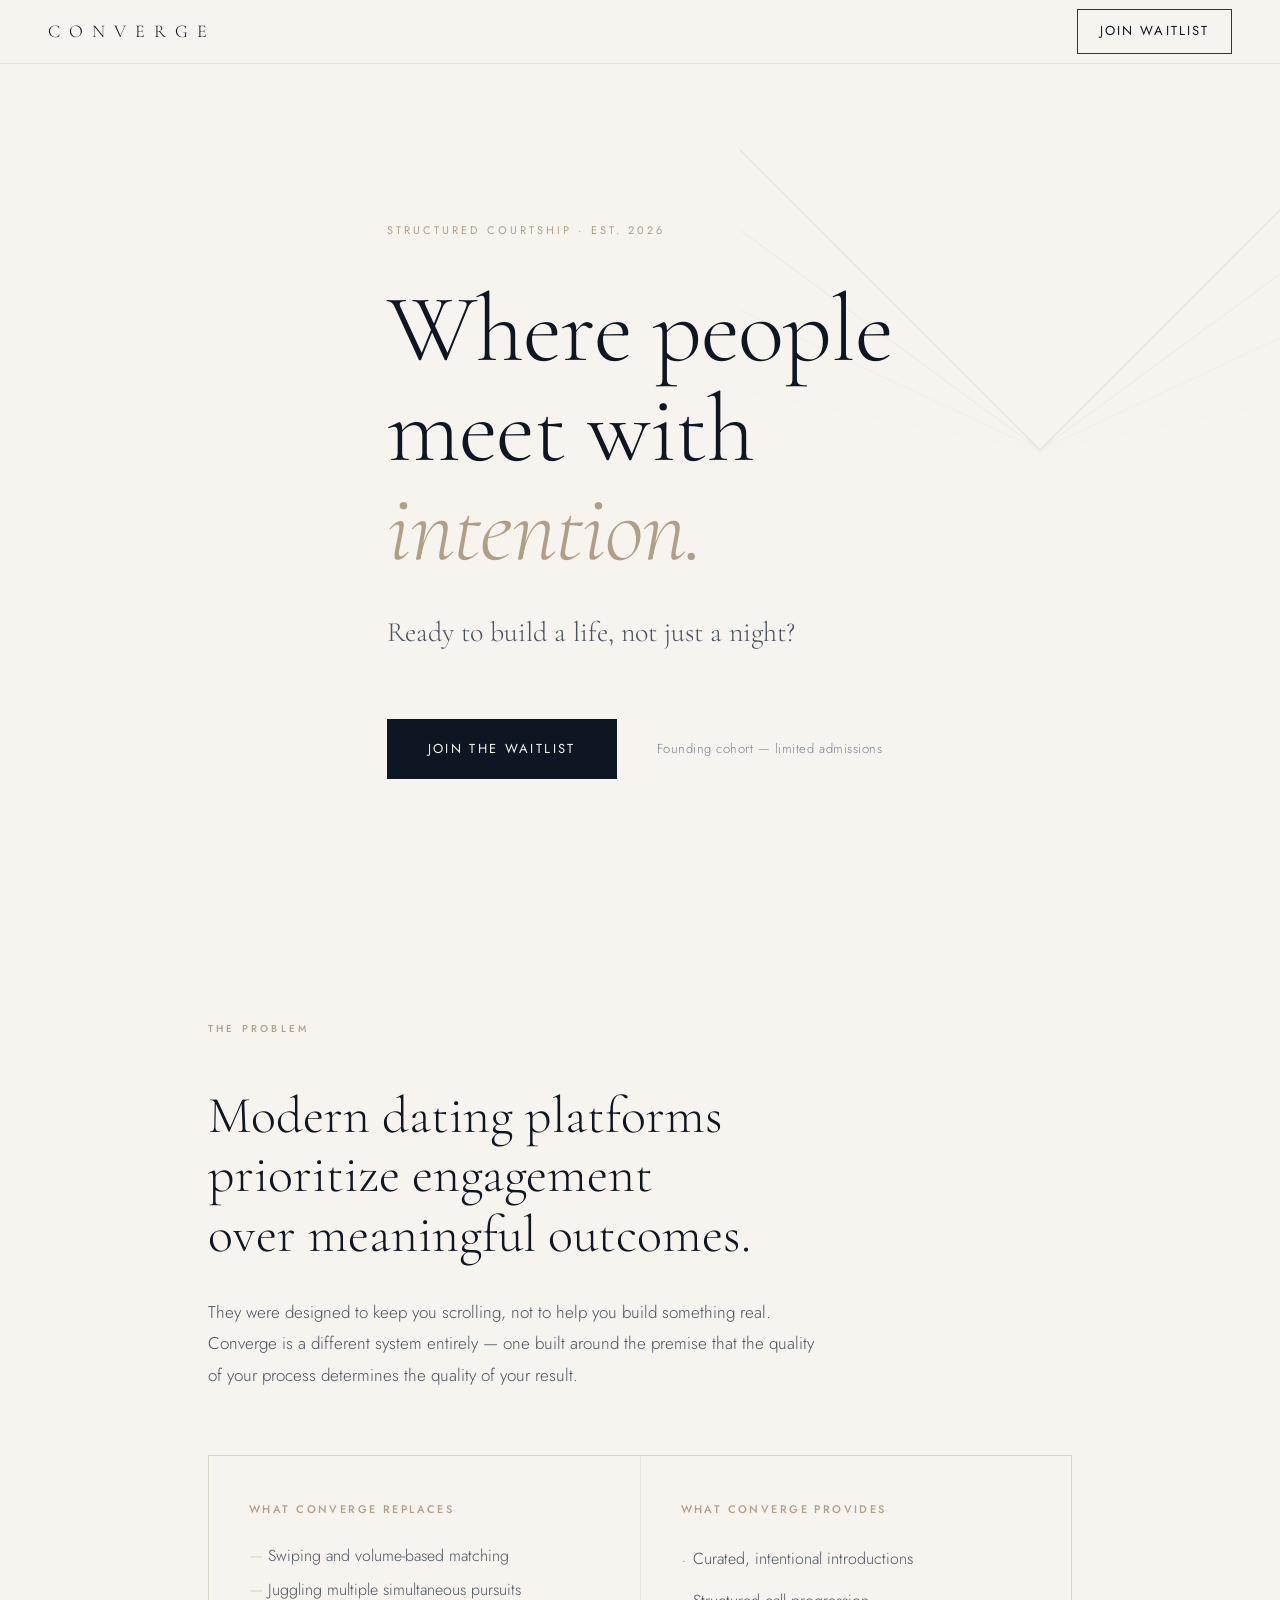
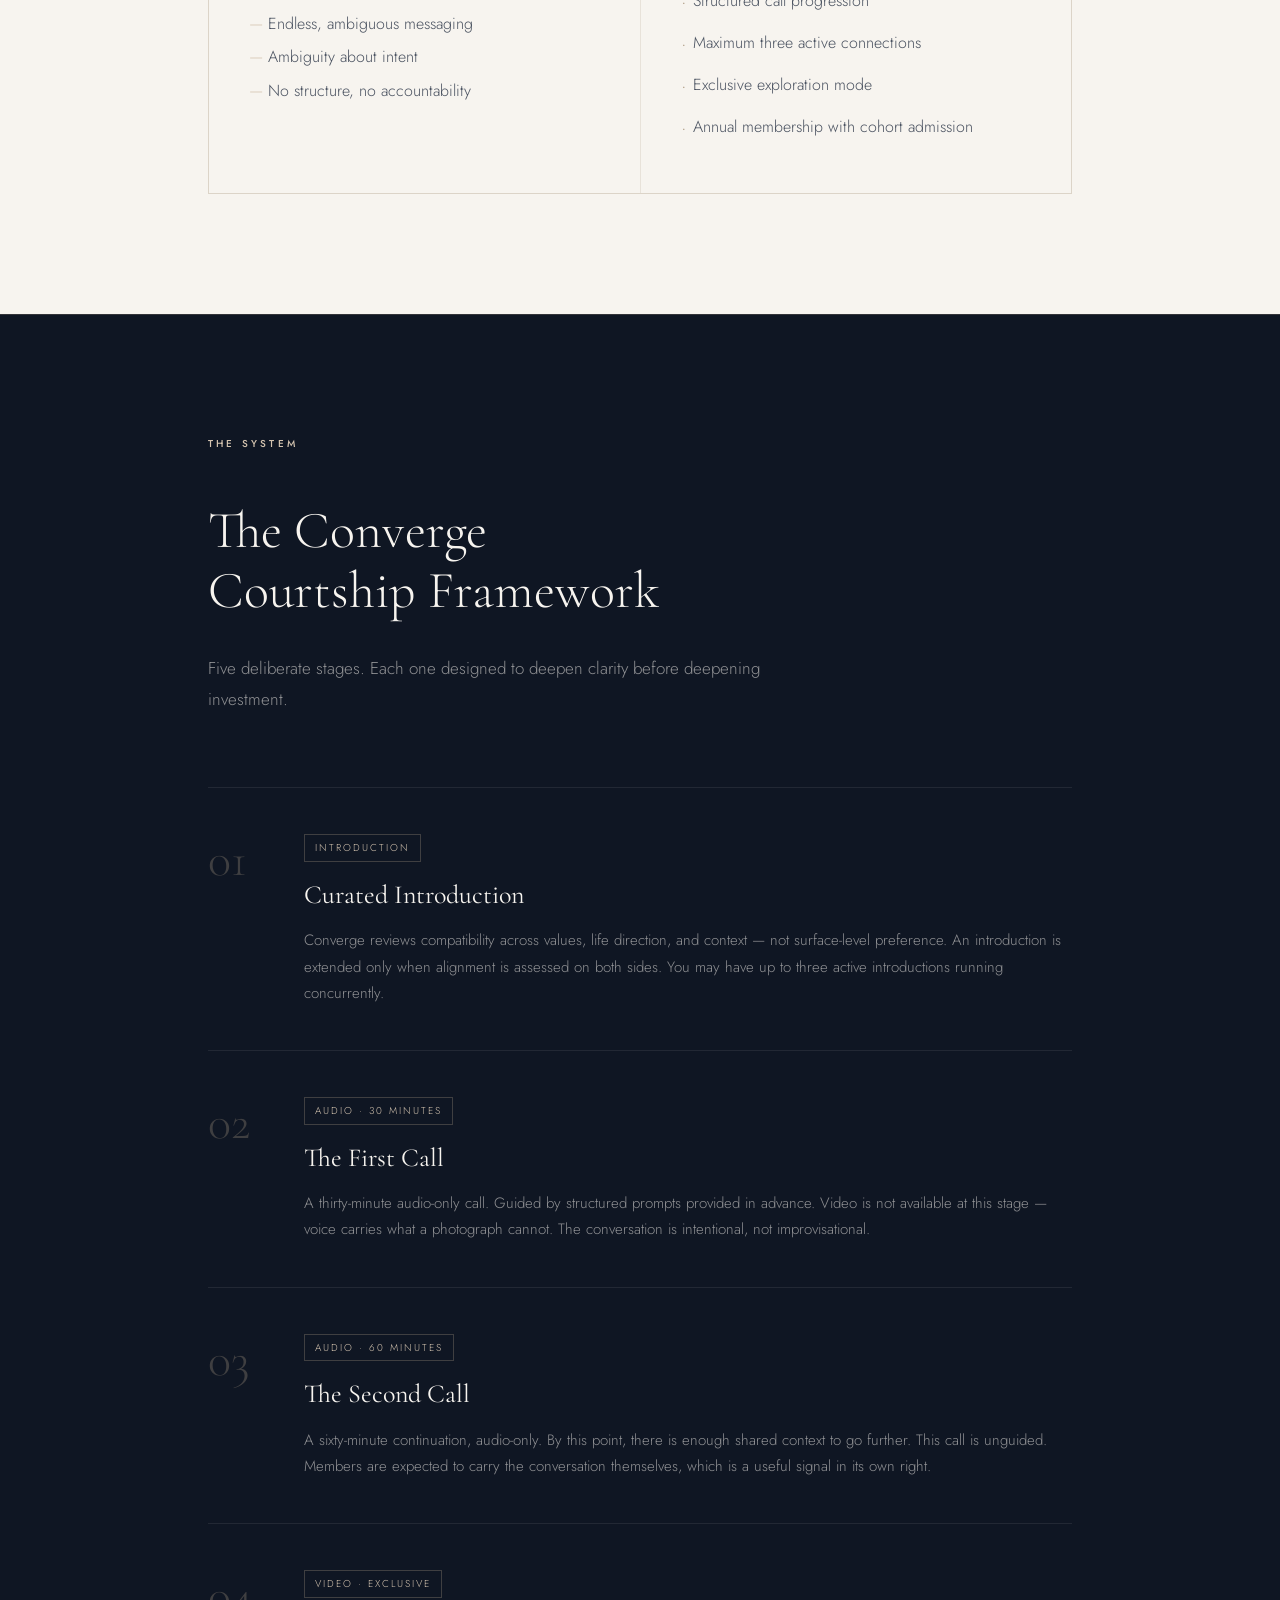
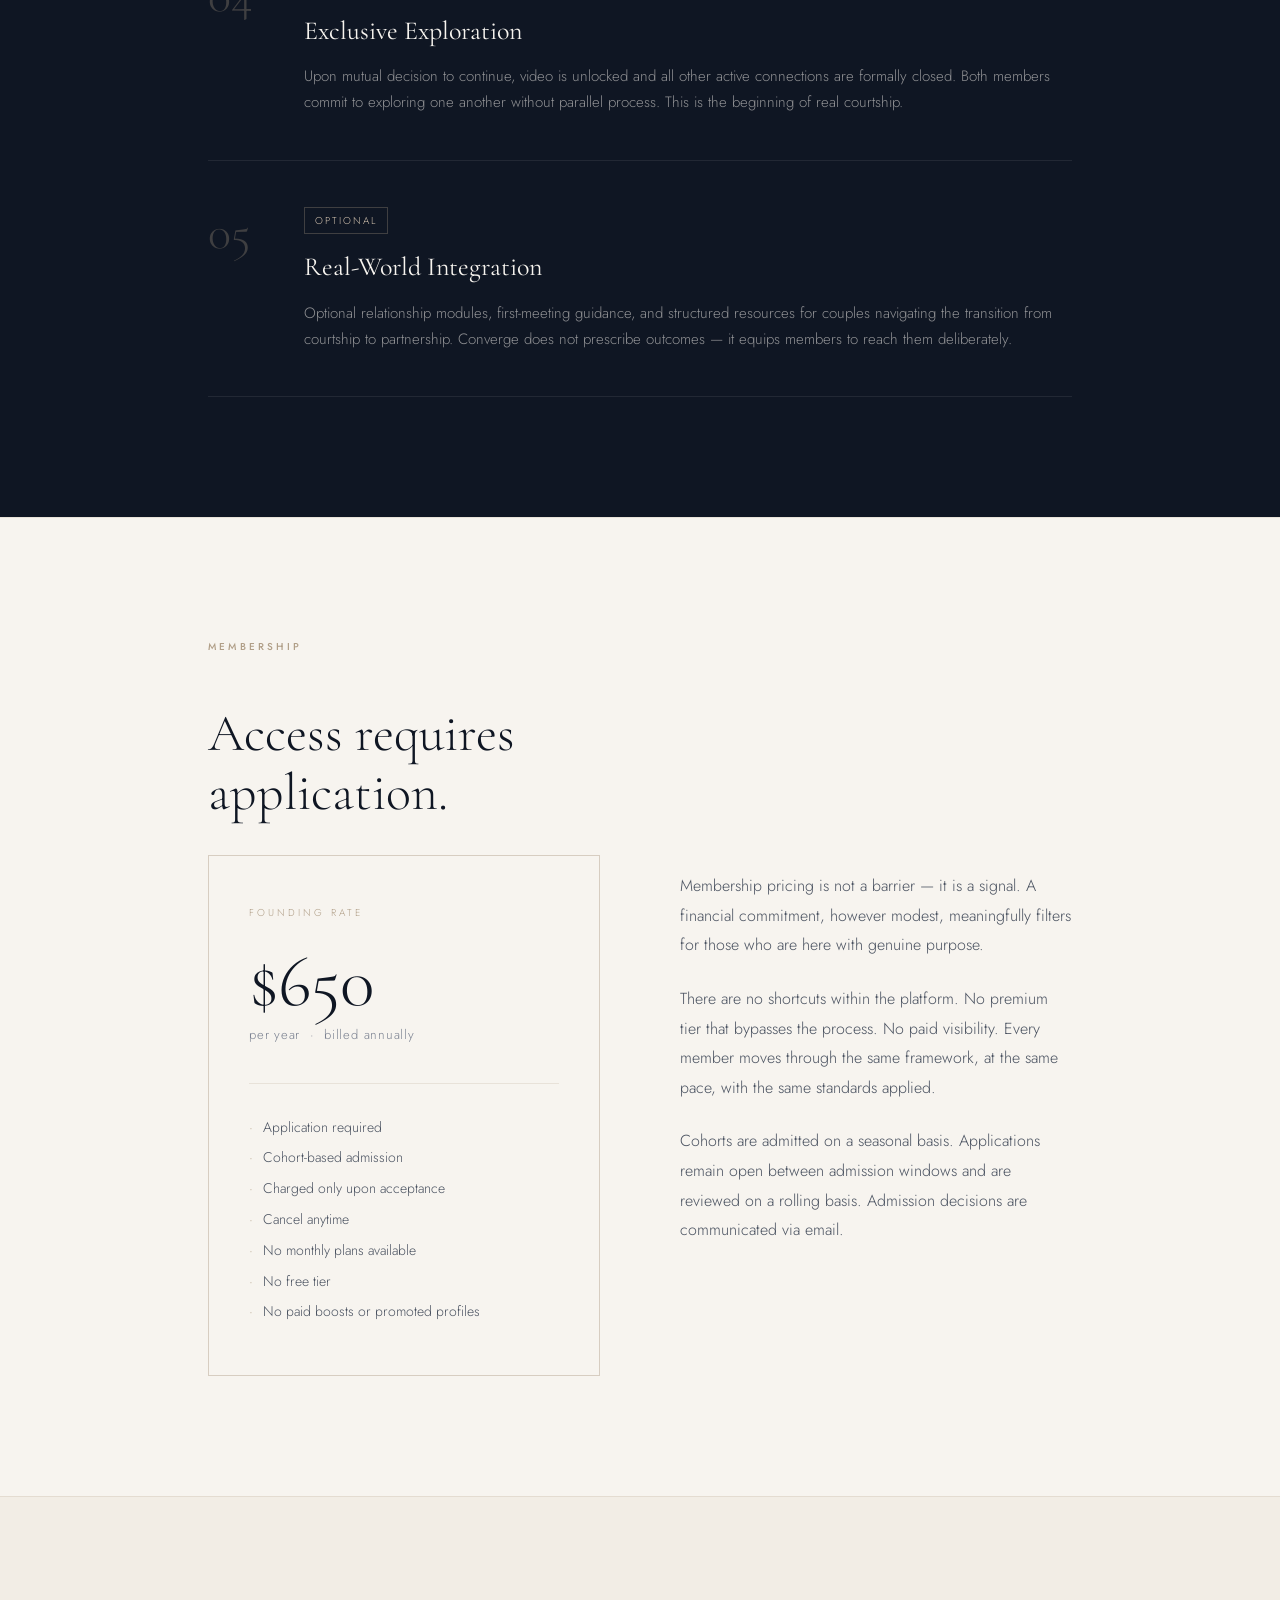
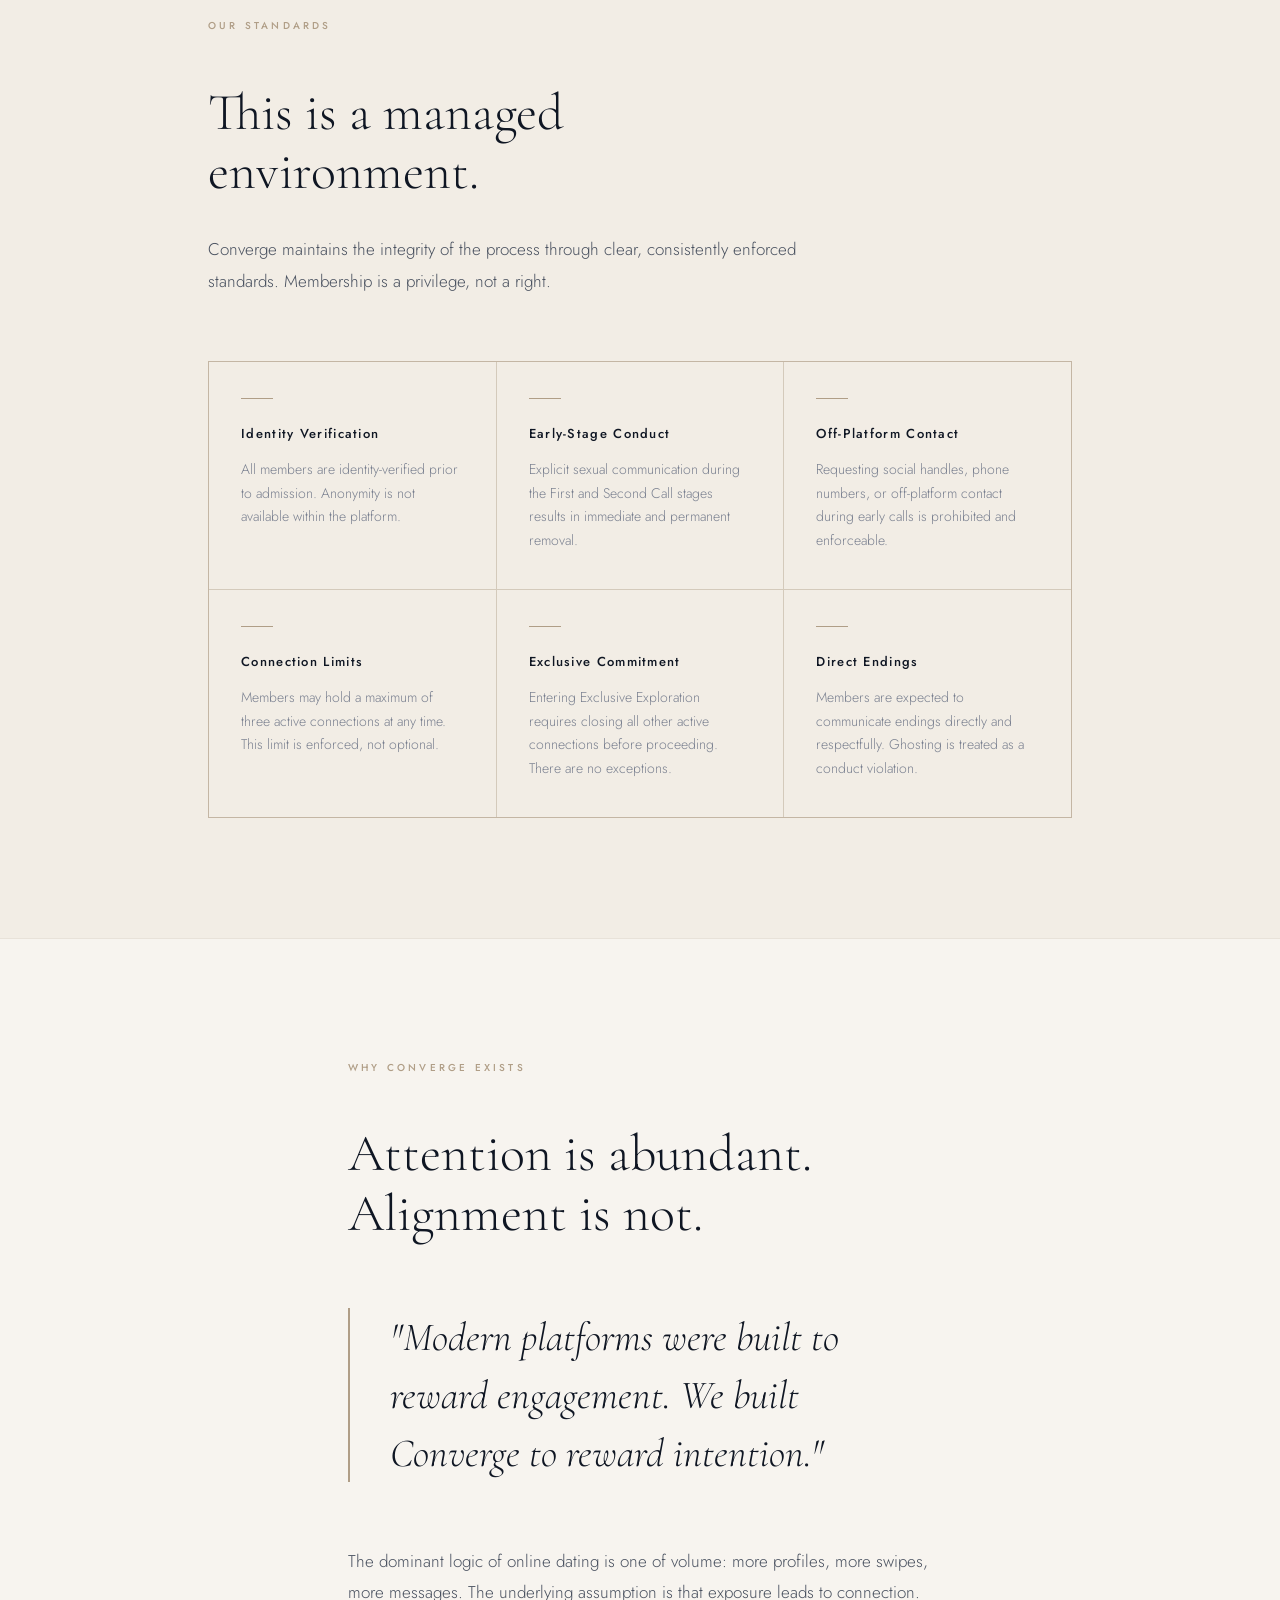
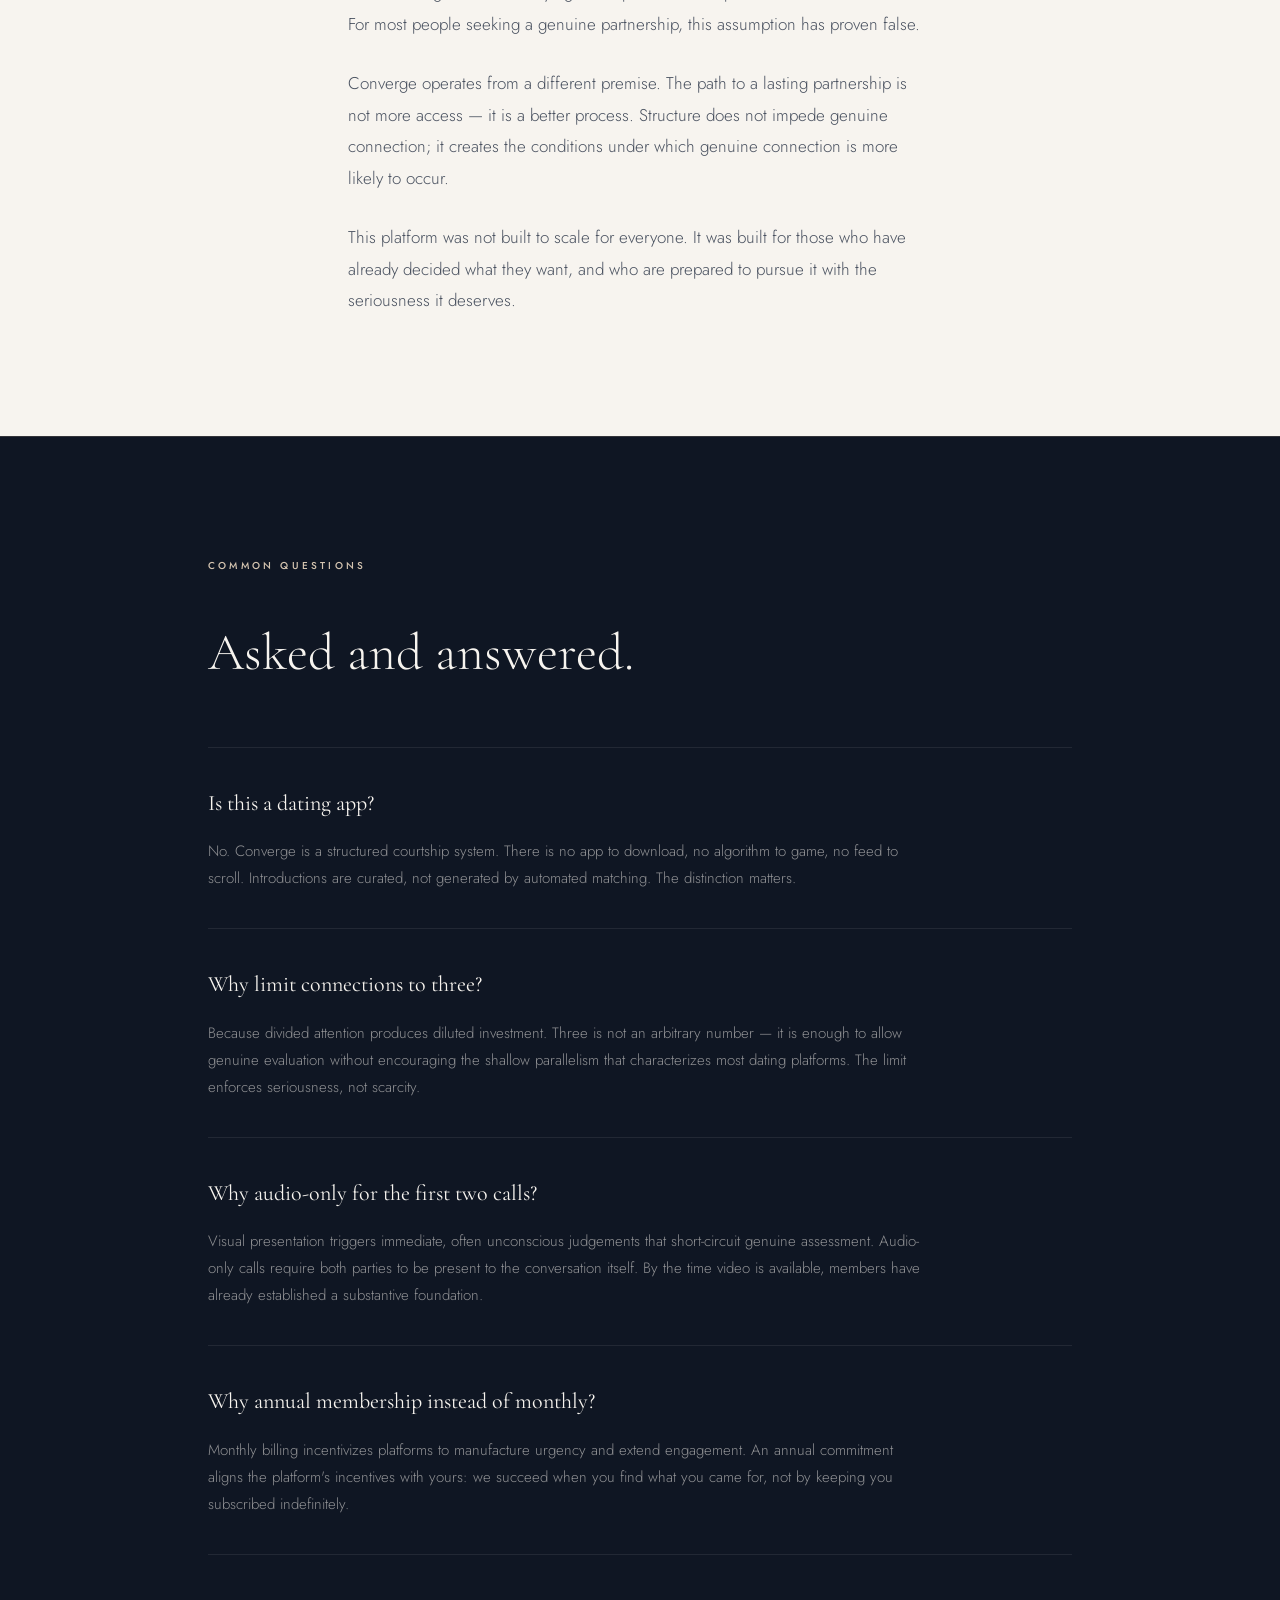
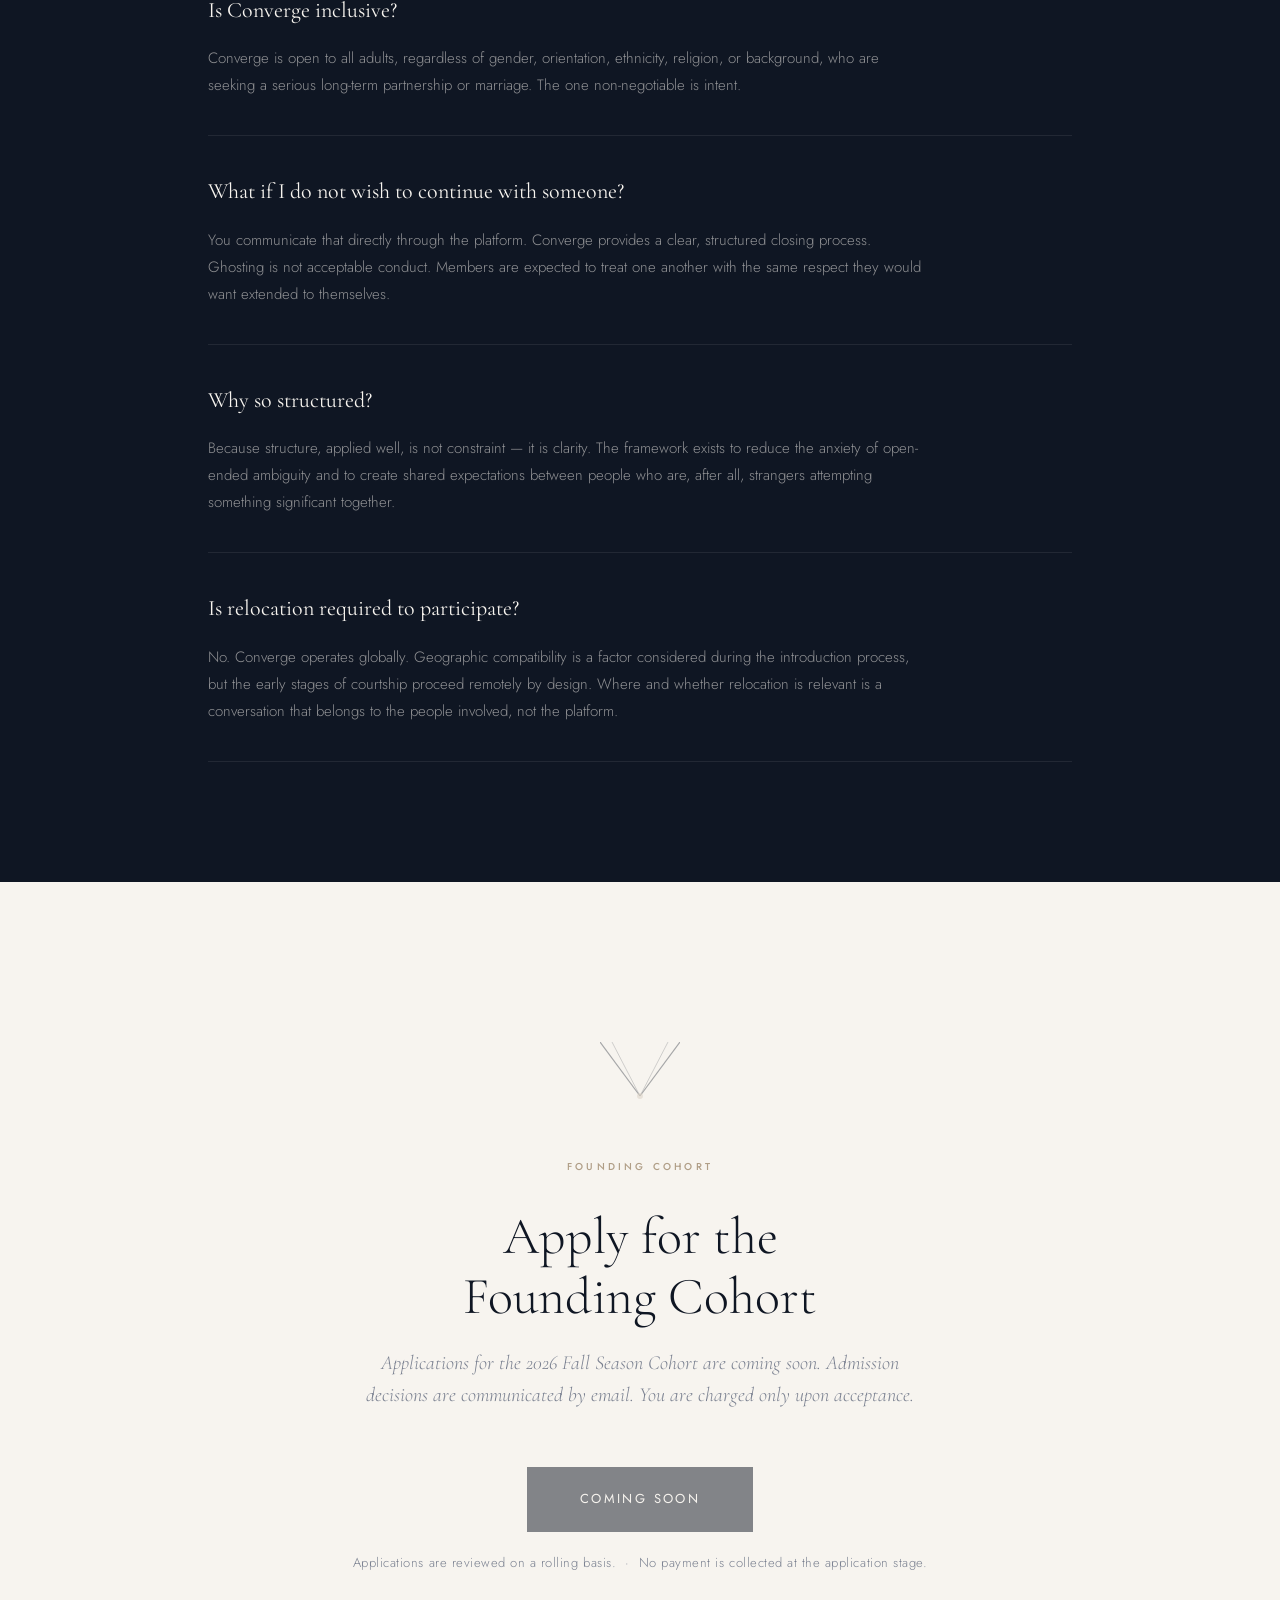
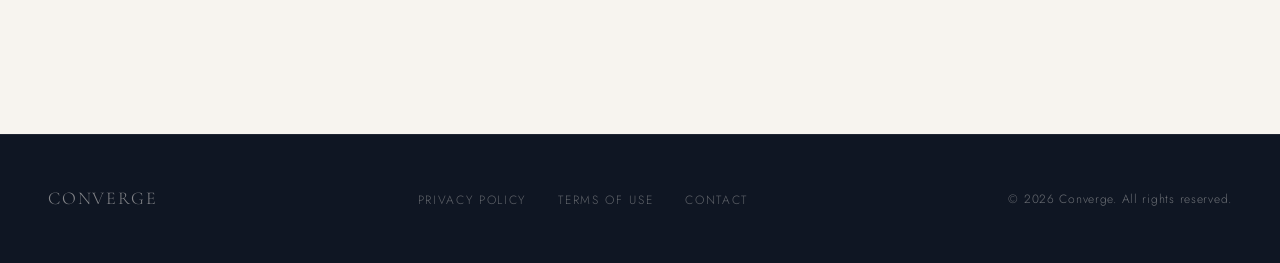
==== commit 29b91ce4: "CTA button fix" ====
--- a/index.html
+++ b/index.html
@@ -281,7 +281,7 @@
       <span class="section-label" style="display:flex;justify-content:center">Founding Cohort</span>
       <h2 class="section-title" style="max-width:560px;margin:0 auto 20px">Apply for the<br/>Founding Cohort</h2>
       <p class="cta-sub">Applications for the 2026 Fall Season Cohort are coming soon. Admission decisions are communicated by email. You are charged only upon acceptance.</p>
-      <a href="application.html" class="btn-primary" style="font-size:13px;padding:20px 52px">Coming Soon</a>
+      <a href="#" onclick="return false;" class="btn-primary" style="font-size:13px;padding:20px 52px;opacity:0.5;cursor:default;">Coming Soon</a>
       <p class="cta-note" style="margin-top:20px">Applications are reviewed on a rolling basis. &nbsp;·&nbsp; No payment is collected at the application stage.</p>
     </div>
   </section>
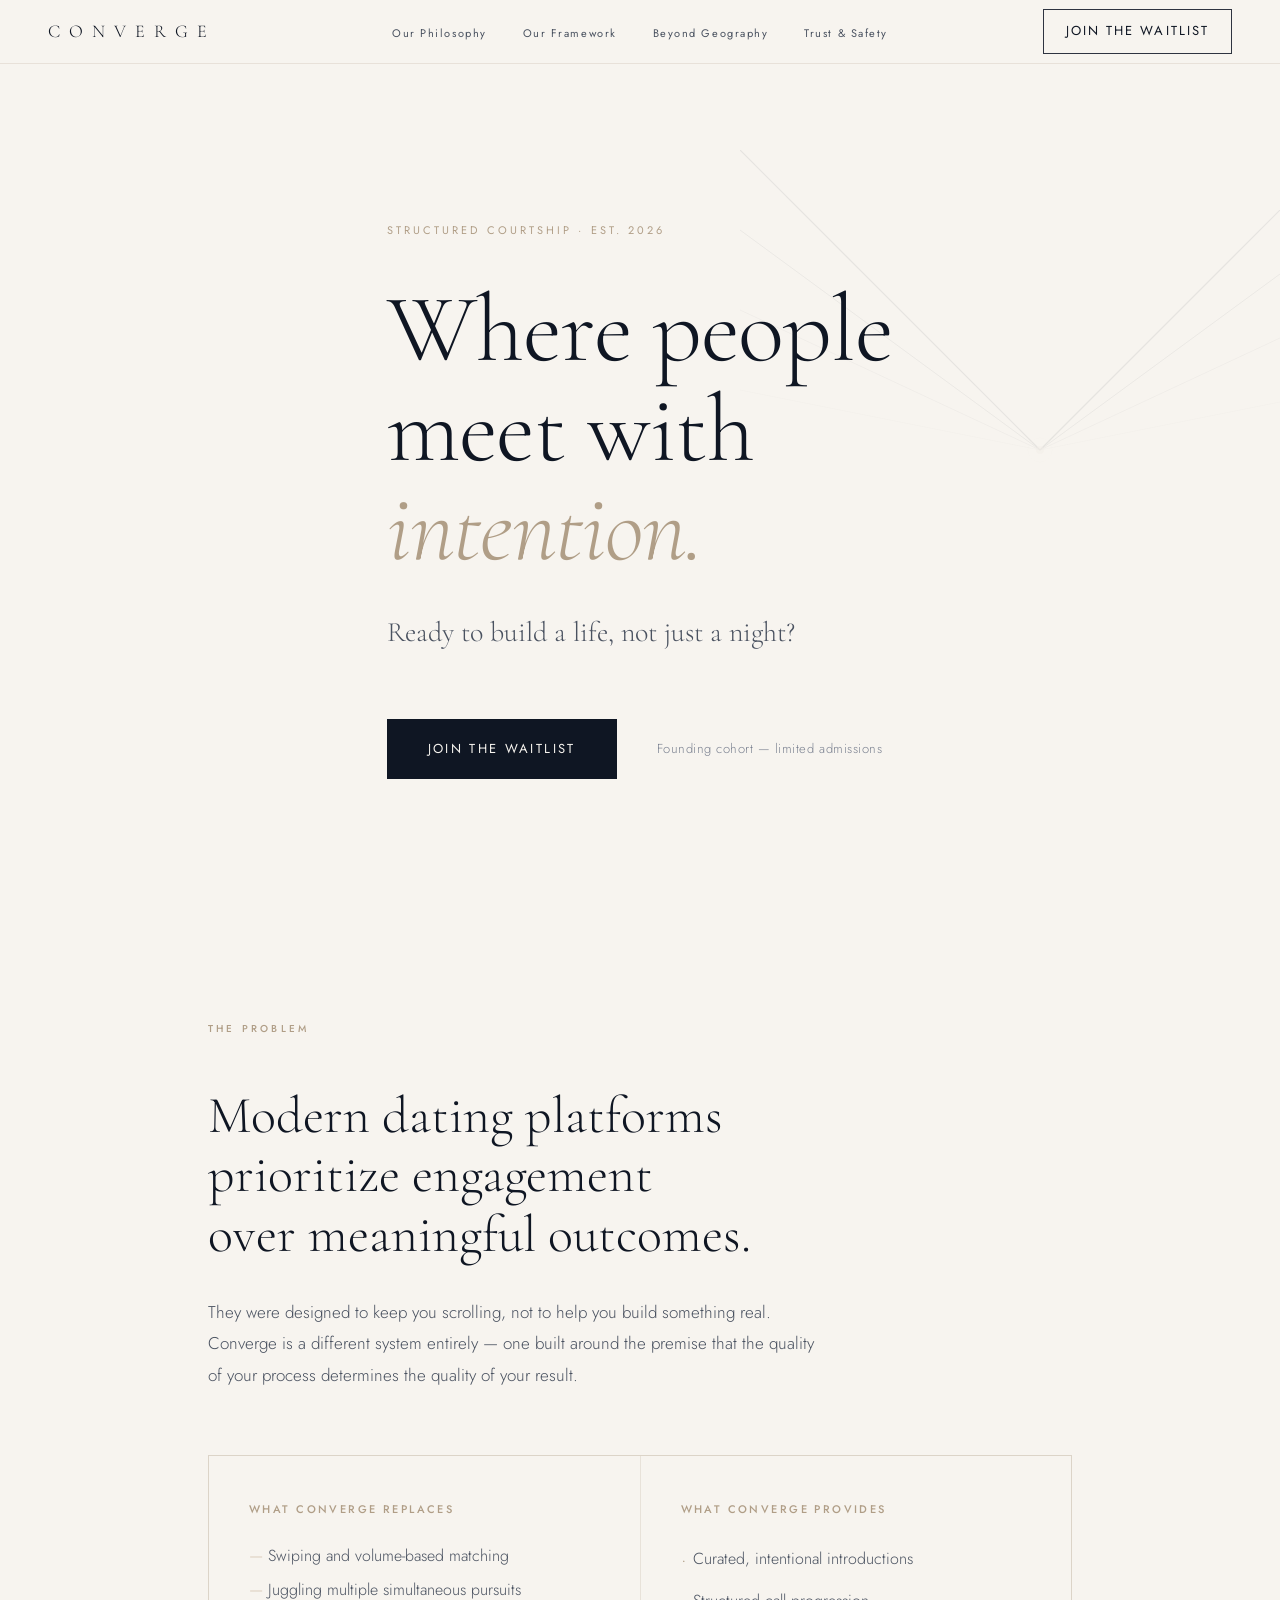
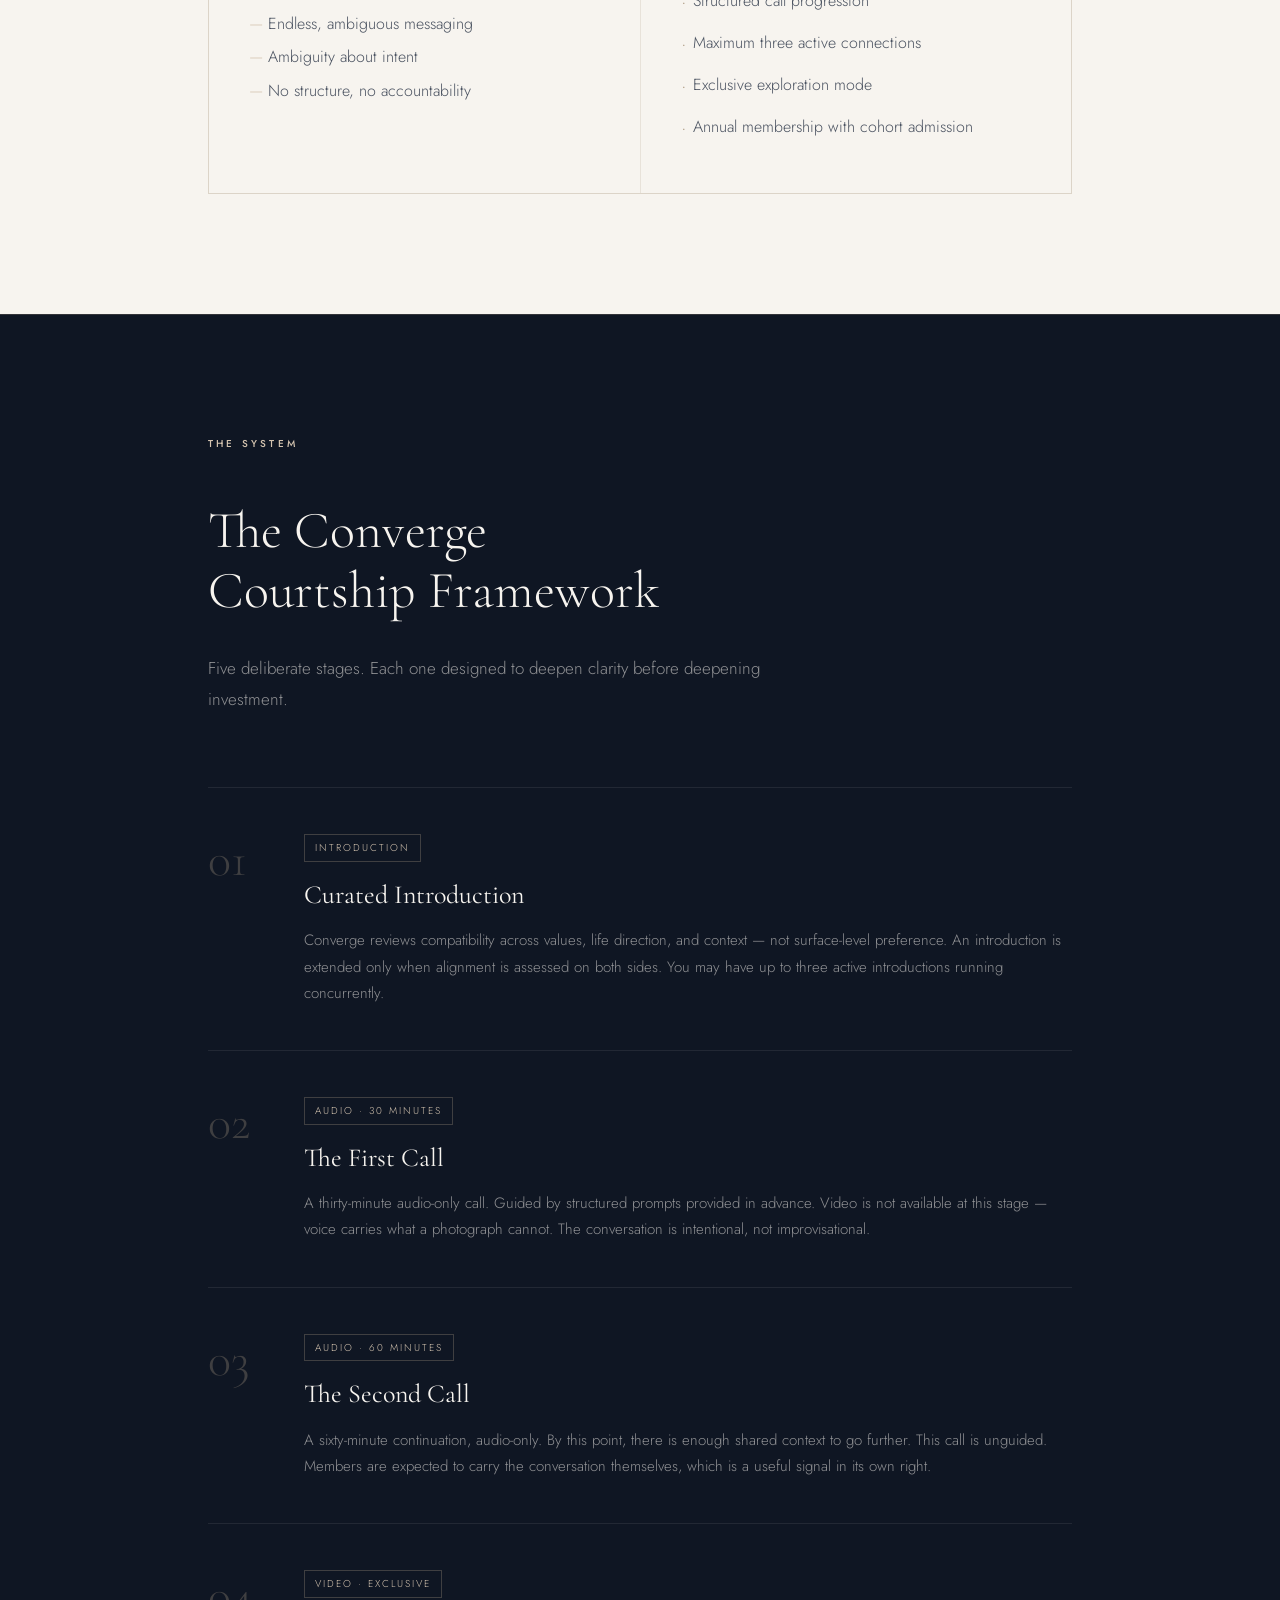
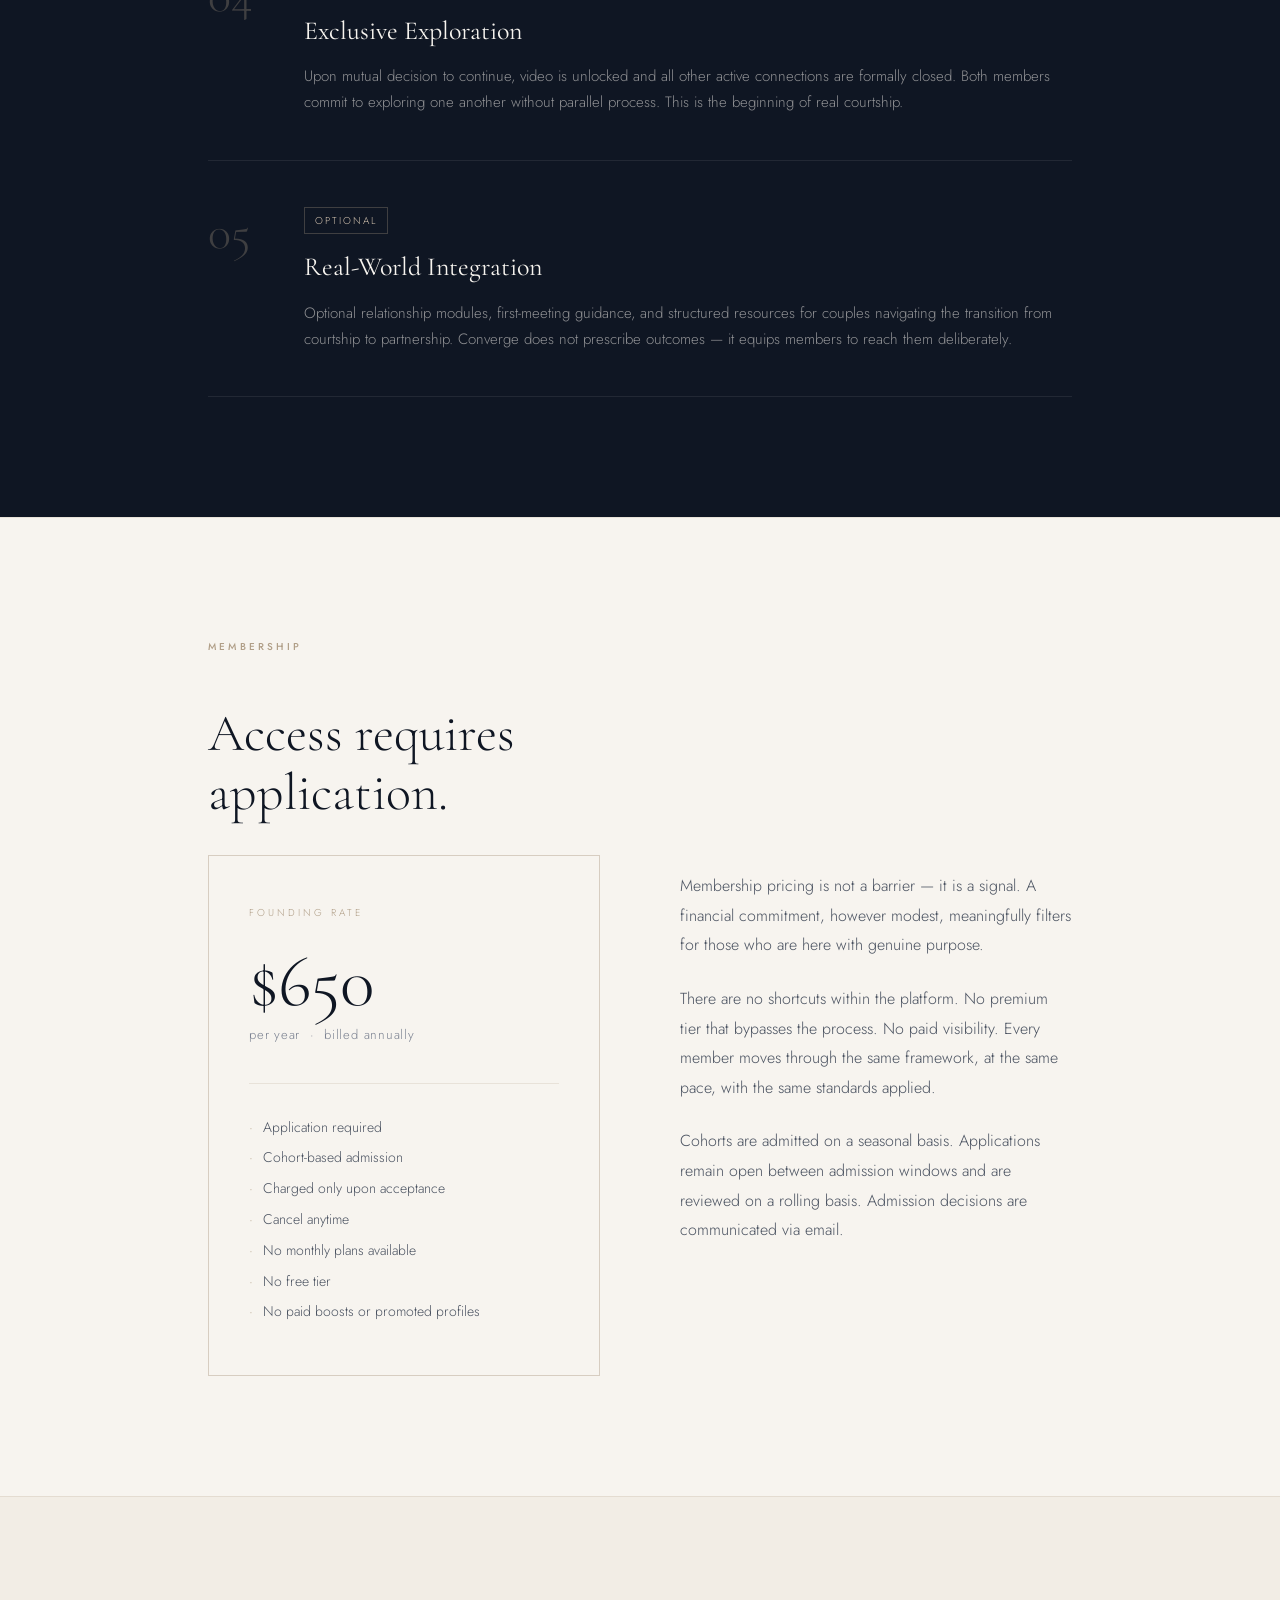
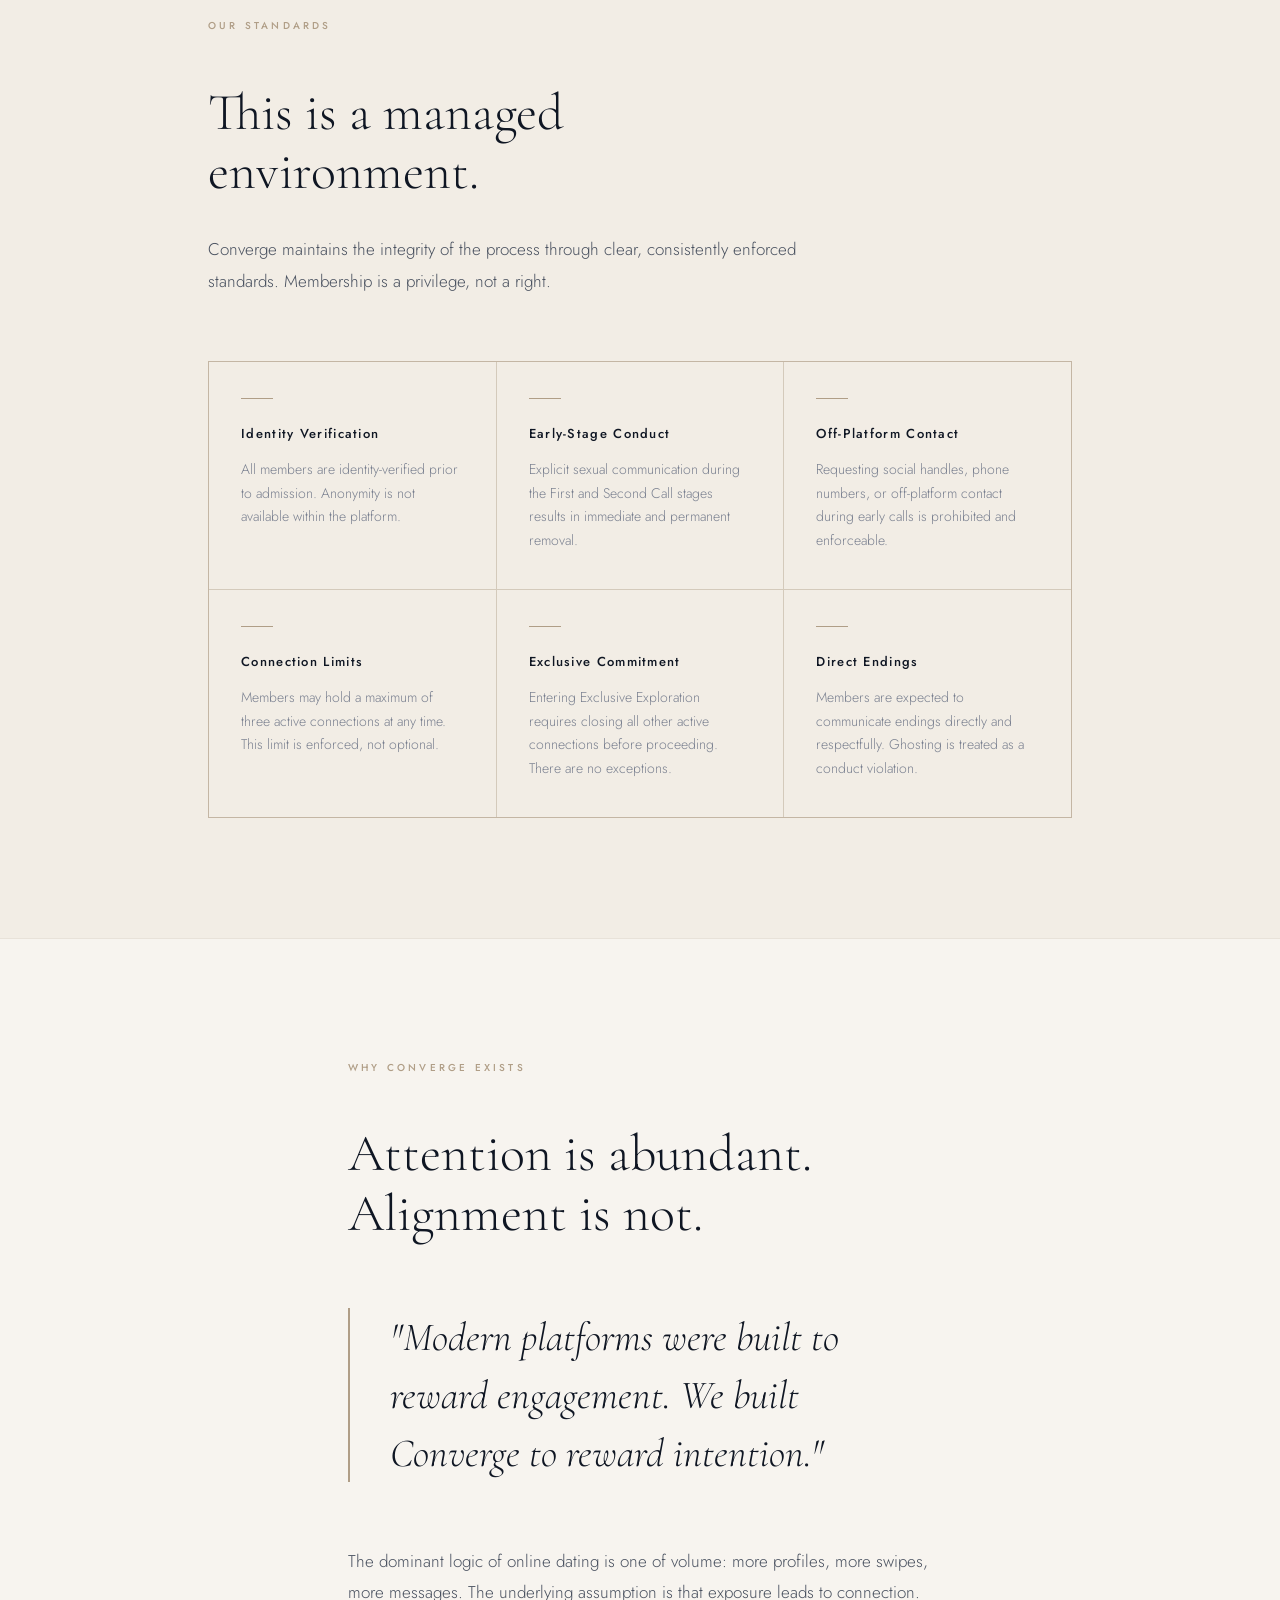
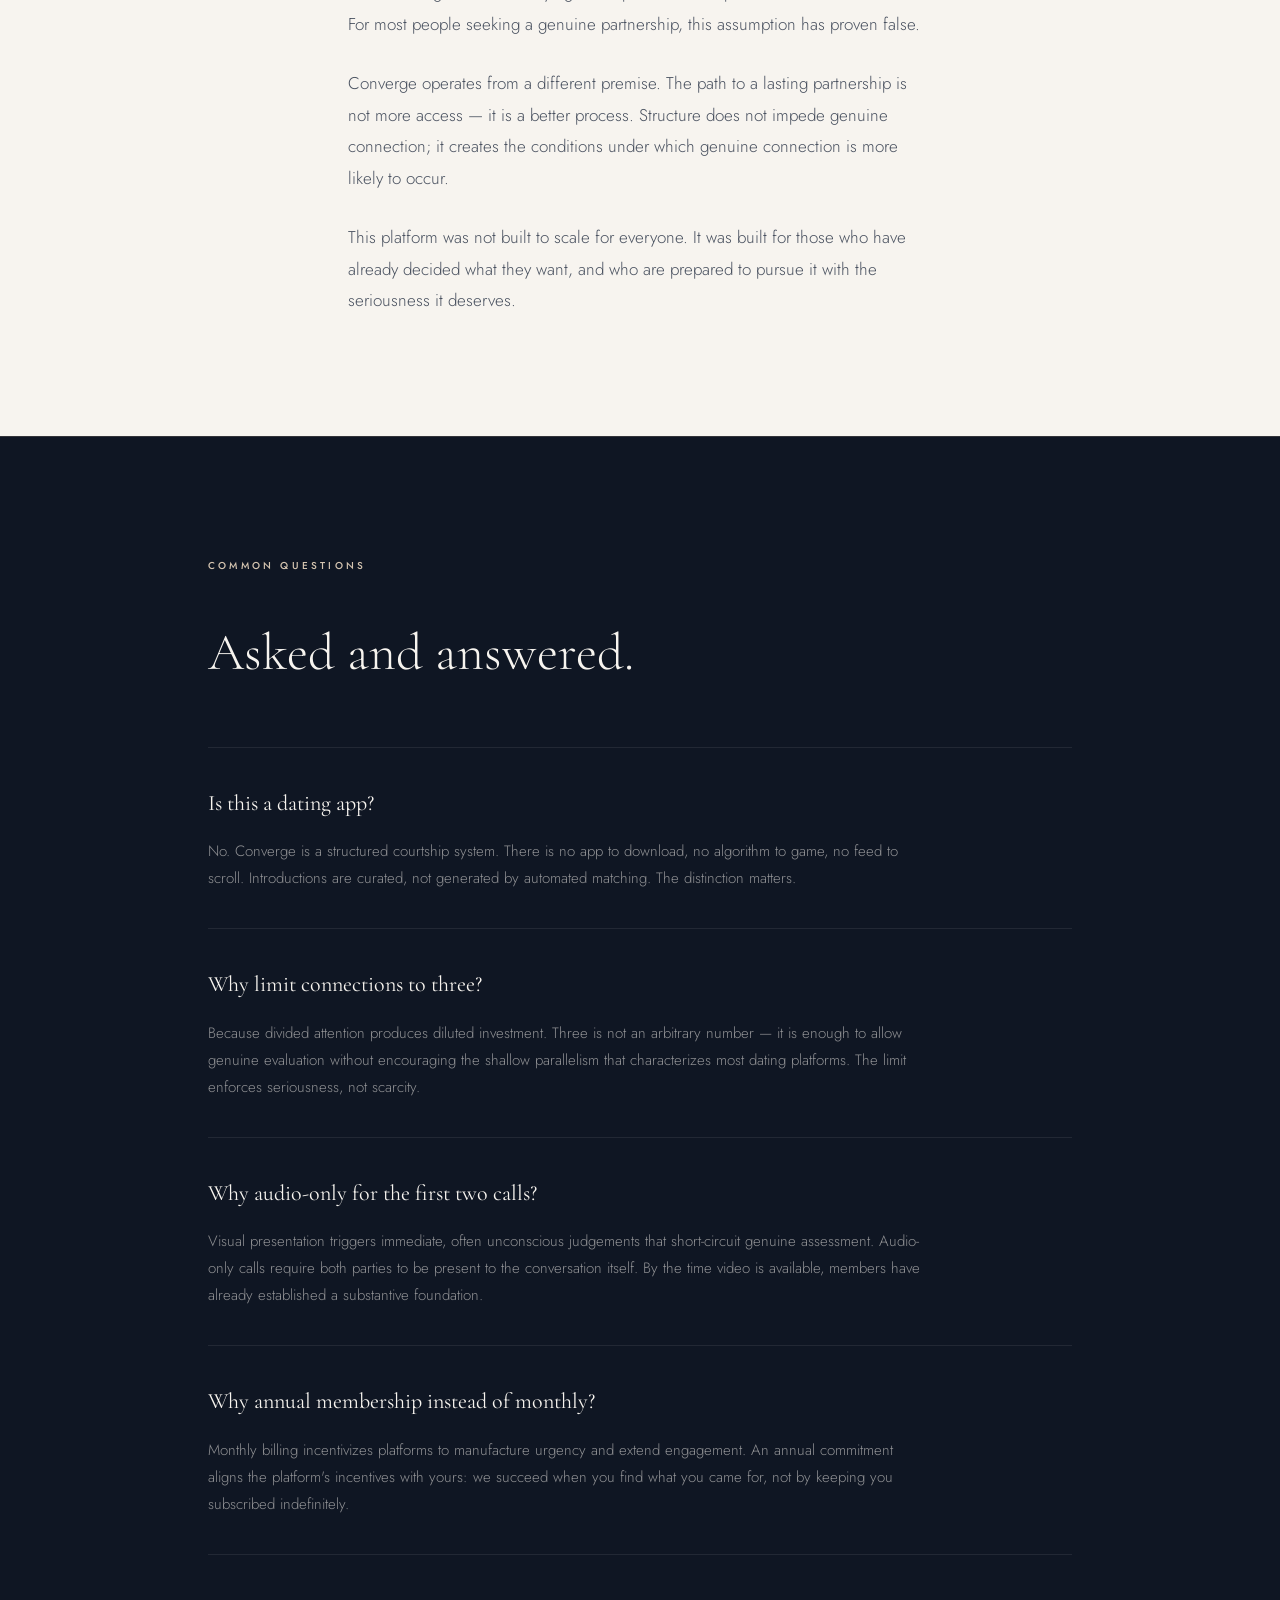
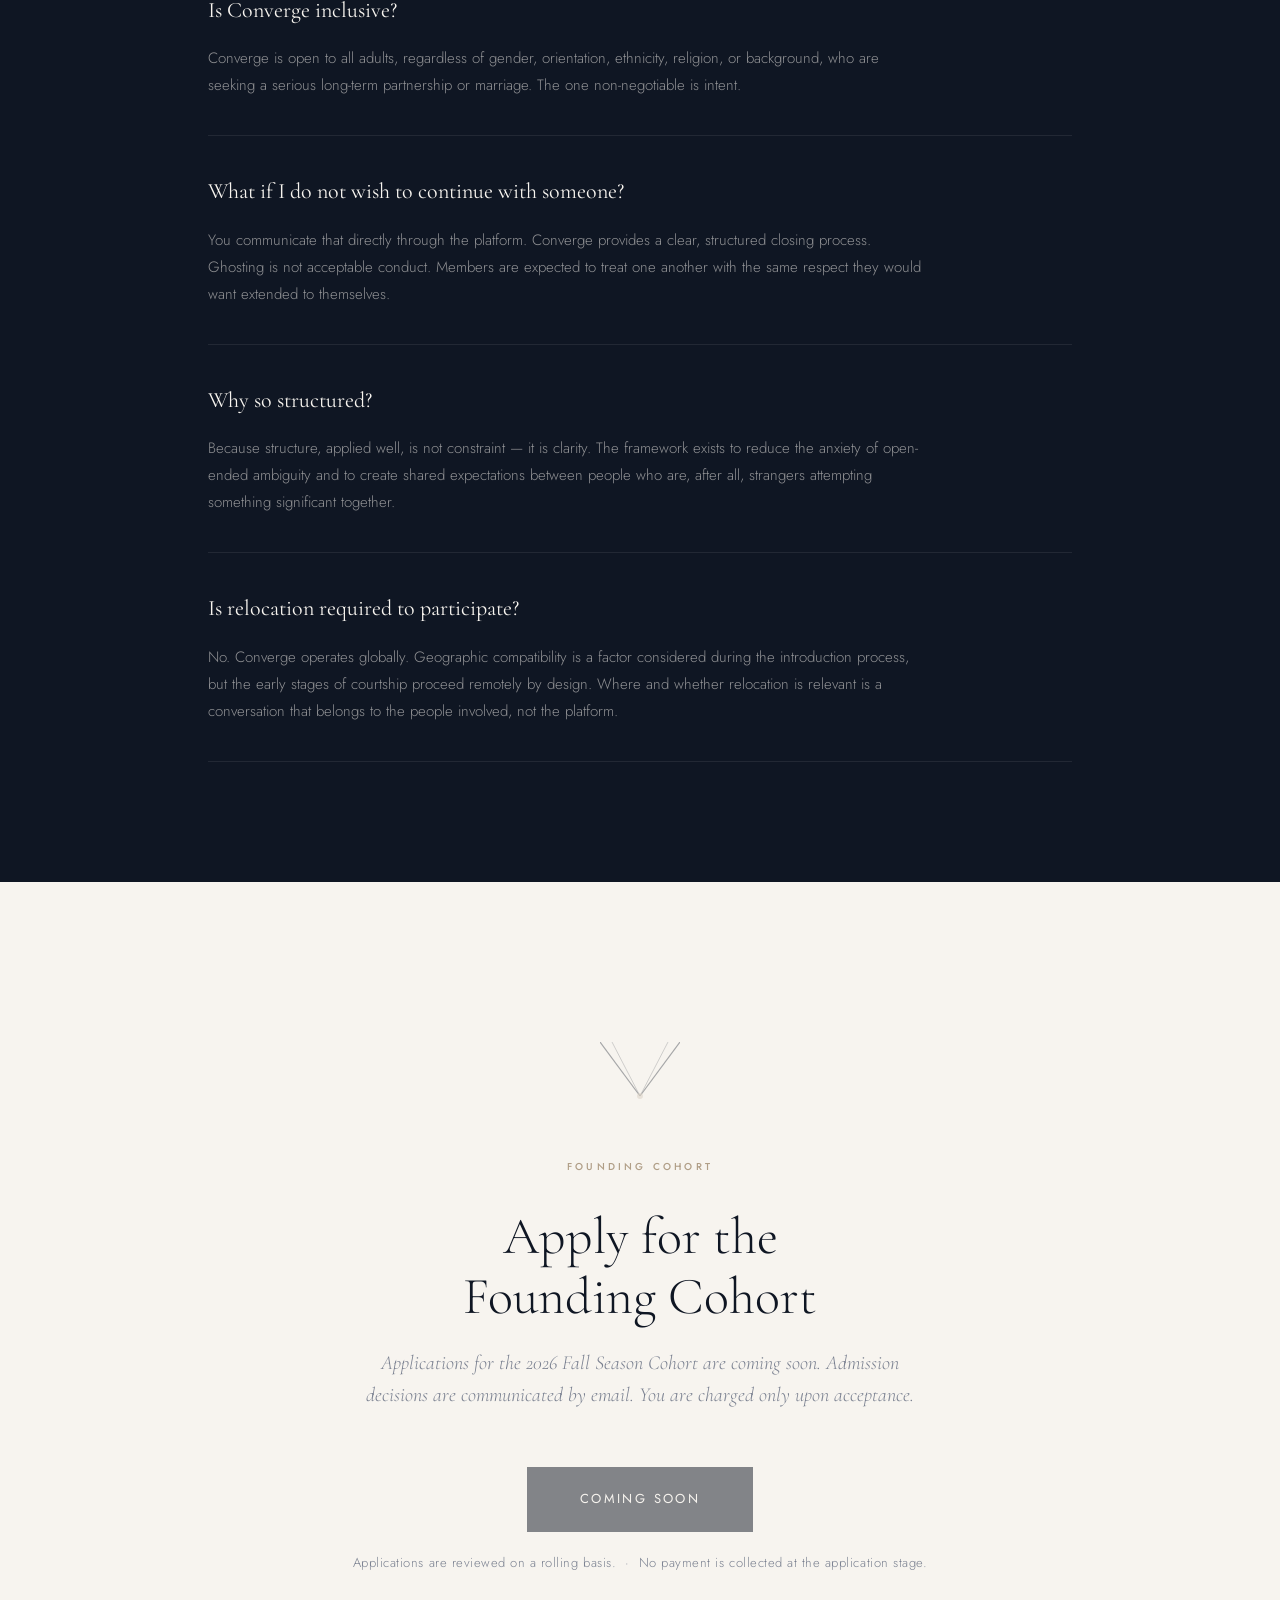
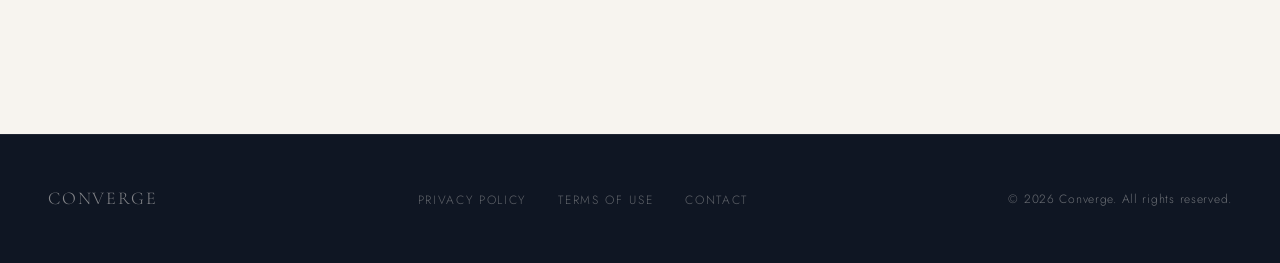
==== commit 98acc5b4: "index nav site" ====
--- a/index.html
+++ b/index.html
@@ -15,9 +15,37 @@
 
   <!-- ── NAV ── -->
   <nav class="site-nav">
-    <a href="index.html" class="nav-logo">C O N V E R G E</a>
-    <a href="waitlist.html" class="nav-cta">Join Waitlist</a>
-  </nav>
+  <a href="index.html" class="nav-logo">C O N V E R G E</a>
+
+  <!-- Desktop nav links -->
+  <ul class="nav-links">
+    <li><a href="philosophy.html">Our Philosophy</a></li>
+    <li><a href="framework.html">Our Framework</a></li>
+    <li><a href="beyond-geography.html">Beyond Geography</a></li>
+    <li><a href="trust-and-safety.html">Trust & Safety</a></li>
+  </ul>
+
+  <!-- Right side: CTA + hamburger -->
+  <div class="nav-right">
+    <a href="waitlist.html" class="nav-cta">Join the Waitlist</a>
+    <button class="nav-hamburger" id="nav-hamburger" aria-label="Open menu">
+      <span></span>
+      <span></span>
+      <span></span>
+    </button>
+  </div>
+</nav>
+
+<!-- Mobile menu -->
+<div class="nav-mobile-menu" id="nav-mobile-menu">
+  <ul>
+    <li><a href="philosophy.html">Our Philosophy</a></li>
+    <li><a href="framework.html">Our Framework</a></li>
+    <li><a href="beyond-geography.html">Beyond Geography</a></li>
+    <li><a href="trust-and-safety.html">Trust & Safety</a></li>
+    <li><a href="waitlist.html">Join the Waitlist</a></li>
+  </ul>
+</div>
 
   <!-- ── HERO ── -->
   <section id="hero">
--- a/css/styles.css
+++ b/css/styles.css
@@ -2,6 +2,8 @@
    CONVERGE — Shared Stylesheet
    convergecourtship-site/css/styles.css
    ============================================================ */
+
+   /* cache-bust: 1 */
 
 /* ── RESET & ROOT ── */
 *, *::before, *::after { box-sizing: border-box; margin: 0; padding: 0; }
@@ -938,3 +940,273 @@
   .standards-grid { grid-template-columns: 1fr; }
   .site-footer    { padding: 40px 24px; }
 }
+/* ============================================================
+   PHILOSOPHY PAGE
+   Add these rules to the bottom of css/styles.css
+   ============================================================ */
+ 
+/* ── HERO ── */
+#philosophy-hero {
+  min-height: 80vh;
+  display: flex;
+  flex-direction: column;
+  justify-content: center;
+  padding-top: 100px;
+  position: relative;
+  overflow: hidden;
+}
+ 
+/* ── BODY SECTIONS ── */
+.philosophy-section {
+  padding: 80px 0;
+}
+ .philosophy-section--first {
+  border-top: none;
+}
+.philosophy-container {
+  max-width: 680px;
+  margin: 0 auto;
+  padding: 0 48px;
+}
+ 
+.philosophy-body {
+  font-family: 'Cormorant Garamond', Georgia, serif;
+  font-size: clamp(18px, 2.2vw, 22px);
+  font-weight: 300;
+  line-height: 1.85;
+  color: var(--text-sec);
+  margin-bottom: 20px;
+}
+ 
+.philosophy-body:last-child {
+  margin-bottom: 0;
+}
+ 
+/* ── PULL QUOTE (navy) ── */
+.philosophy-quote-section {
+  background: var(--navy);
+  padding: 100px 0;
+}
+ 
+.philosophy-pull-quote {
+  font-family: 'Cormorant Garamond', Georgia, serif;
+  font-size: clamp(22px, 3vw, 32px);
+  font-weight: 300;
+  font-style: italic;
+  color: var(--ivory);
+  line-height: 1.6;
+  border-left: 2px solid var(--warm);
+  padding-left: 40px;
+  margin: 0;
+}
+ 
+/* ── CLOSING (navy) ── */
+.philosophy-closing-section {
+  background: var(--navy);
+  padding: 100px 0 120px;
+  border-top: 1px solid rgba(255,255,255,0.07);
+}
+ 
+.philosophy-closing-label {
+  font-family: 'Jost', sans-serif;
+  font-size: 10px;
+  font-weight: 500;
+  letter-spacing: 0.32em;
+  text-transform: uppercase;
+  color: var(--warm);
+  margin-bottom: 32px;
+}
+ 
+.philosophy-closing-body {
+  font-family: 'Cormorant Garamond', Georgia, serif;
+  font-size: clamp(18px, 2.2vw, 22px);
+  font-weight: 300;
+  line-height: 1.85;
+  color: rgba(247,244,239,0.7);
+  margin-bottom: 48px;
+  max-width: 580px;
+}
+ 
+.philosophy-cta {
+  display: inline-block;
+  font-family: 'Jost', sans-serif;
+  font-size: 12px;
+  font-weight: 400;
+  letter-spacing: 0.22em;
+  text-transform: uppercase;
+  color: var(--ivory);
+  border: 1px solid rgba(247,244,239,0.35);
+  padding: 16px 36px;
+  text-decoration: none;
+  transition: border-color 0.25s, color 0.25s;
+}
+ 
+.philosophy-cta:hover {
+  border-color: var(--warm);
+  color: var(--warm);
+}
+ 
+/* ── RESPONSIVE ── */
+@media (max-width: 768px) {
+  .philosophy-container {
+    padding: 0 24px;
+  }
+  .philosophy-section {
+    padding: 72px 0;
+  }
+  .philosophy-quote-section,
+  .philosophy-closing-section {
+    padding: 72px 0;
+  }
+  .philosophy-pull-quote {
+    padding-left: 24px;
+  }
+}
+
+/* ============================================================
+   NAV LINKS & MOBILE MENU
+   Add these rules to the bottom of css/styles.css
+   ============================================================ */
+
+/* ── DESKTOP NAV LINKS ── */
+.nav-links {
+  display: flex;
+  align-items: center;
+  gap: 36px;
+  list-style: none;
+  position: absolute;
+  left: 50%;
+  transform: translateX(-50%);
+}
+
+.nav-links a {
+  font-family: 'Jost', sans-serif;
+  font-size: 11px;
+  font-weight: 400;
+  letter-spacing: 0.14em;
+  color: var(--text-sec);
+  text-decoration: none;
+  transition: color 0.2s;
+  white-space: nowrap;
+}
+
+.nav-links a:hover { color: var(--navy); }
+
+/* Active state — highlights current page link */
+.nav-links a.active { color: var(--navy); border-bottom: 1px solid var(--warm); padding-bottom: 2px; }
+
+/* ── NAV RIGHT ── */
+.nav-right {
+  display: flex;
+  align-items: center;
+  gap: 20px;
+}
+
+/* ── HAMBURGER BUTTON ── */
+.nav-hamburger {
+  display: none;
+  flex-direction: column;
+  justify-content: center;
+  gap: 5px;
+  background: none;
+  border: none;
+  cursor: pointer;
+  padding: 4px;
+  width: 28px;
+  height: 28px;
+}
+
+.nav-hamburger span {
+  display: block;
+  width: 22px;
+  height: 1px;
+  background: var(--navy);
+  transition: all 0.3s ease;
+  transform-origin: center;
+}
+
+/* Hamburger → X when open */
+.nav-hamburger.open span:nth-child(1) {
+  transform: translateY(6px) rotate(45deg);
+}
+.nav-hamburger.open span:nth-child(2) {
+  opacity: 0;
+}
+.nav-hamburger.open span:nth-child(3) {
+  transform: translateY(-6px) rotate(-45deg);
+}
+
+/* ── MOBILE MENU ── */
+.nav-mobile-menu {
+  display: none;
+  position: fixed;
+  top: 64px;
+  left: 0;
+  right: 0;
+  z-index: 198;
+  background: rgba(247,244,239,0.98);
+  backdrop-filter: blur(12px);
+  border-bottom: 1px solid var(--rule);
+  padding: 32px 24px 40px;
+  animation: menuSlideDown 0.25s ease forwards;
+}
+
+.nav-mobile-menu.open {
+  display: block;
+}
+
+@keyframes menuSlideDown {
+  from { opacity: 0; transform: translateY(-8px); }
+  to   { opacity: 1; transform: translateY(0); }
+}
+
+.nav-mobile-menu ul {
+  list-style: none;
+  display: flex;
+  flex-direction: column;
+  gap: 0;
+}
+
+.nav-mobile-menu ul li {
+  border-bottom: 1px solid var(--rule);
+}
+
+.nav-mobile-menu ul li:first-child {
+  border-top: 1px solid var(--rule);
+}
+
+.nav-mobile-menu ul li a {
+  display: block;
+  font-family: 'Cormorant Garamond', serif;
+  font-size: 24px;
+  font-weight: 300;
+  color: var(--navy);
+  text-decoration: none;
+  padding: 18px 0;
+  transition: color 0.2s;
+}
+
+.nav-mobile-menu ul li:last-child a {
+  color: var(--warm);
+  font-style: italic;
+}
+
+.nav-mobile-menu ul li a:hover {
+  color: var(--warm);
+}
+
+/* ── RESPONSIVE — hide links, show hamburger ── */
+@media (max-width: 900px) {
+  .nav-links {
+    display: none;
+  }
+  .nav-hamburger {
+    display: flex;
+  }
+}
+
+@media (max-width: 640px) {
+  .nav-cta {
+    display: none;
+  }
+}
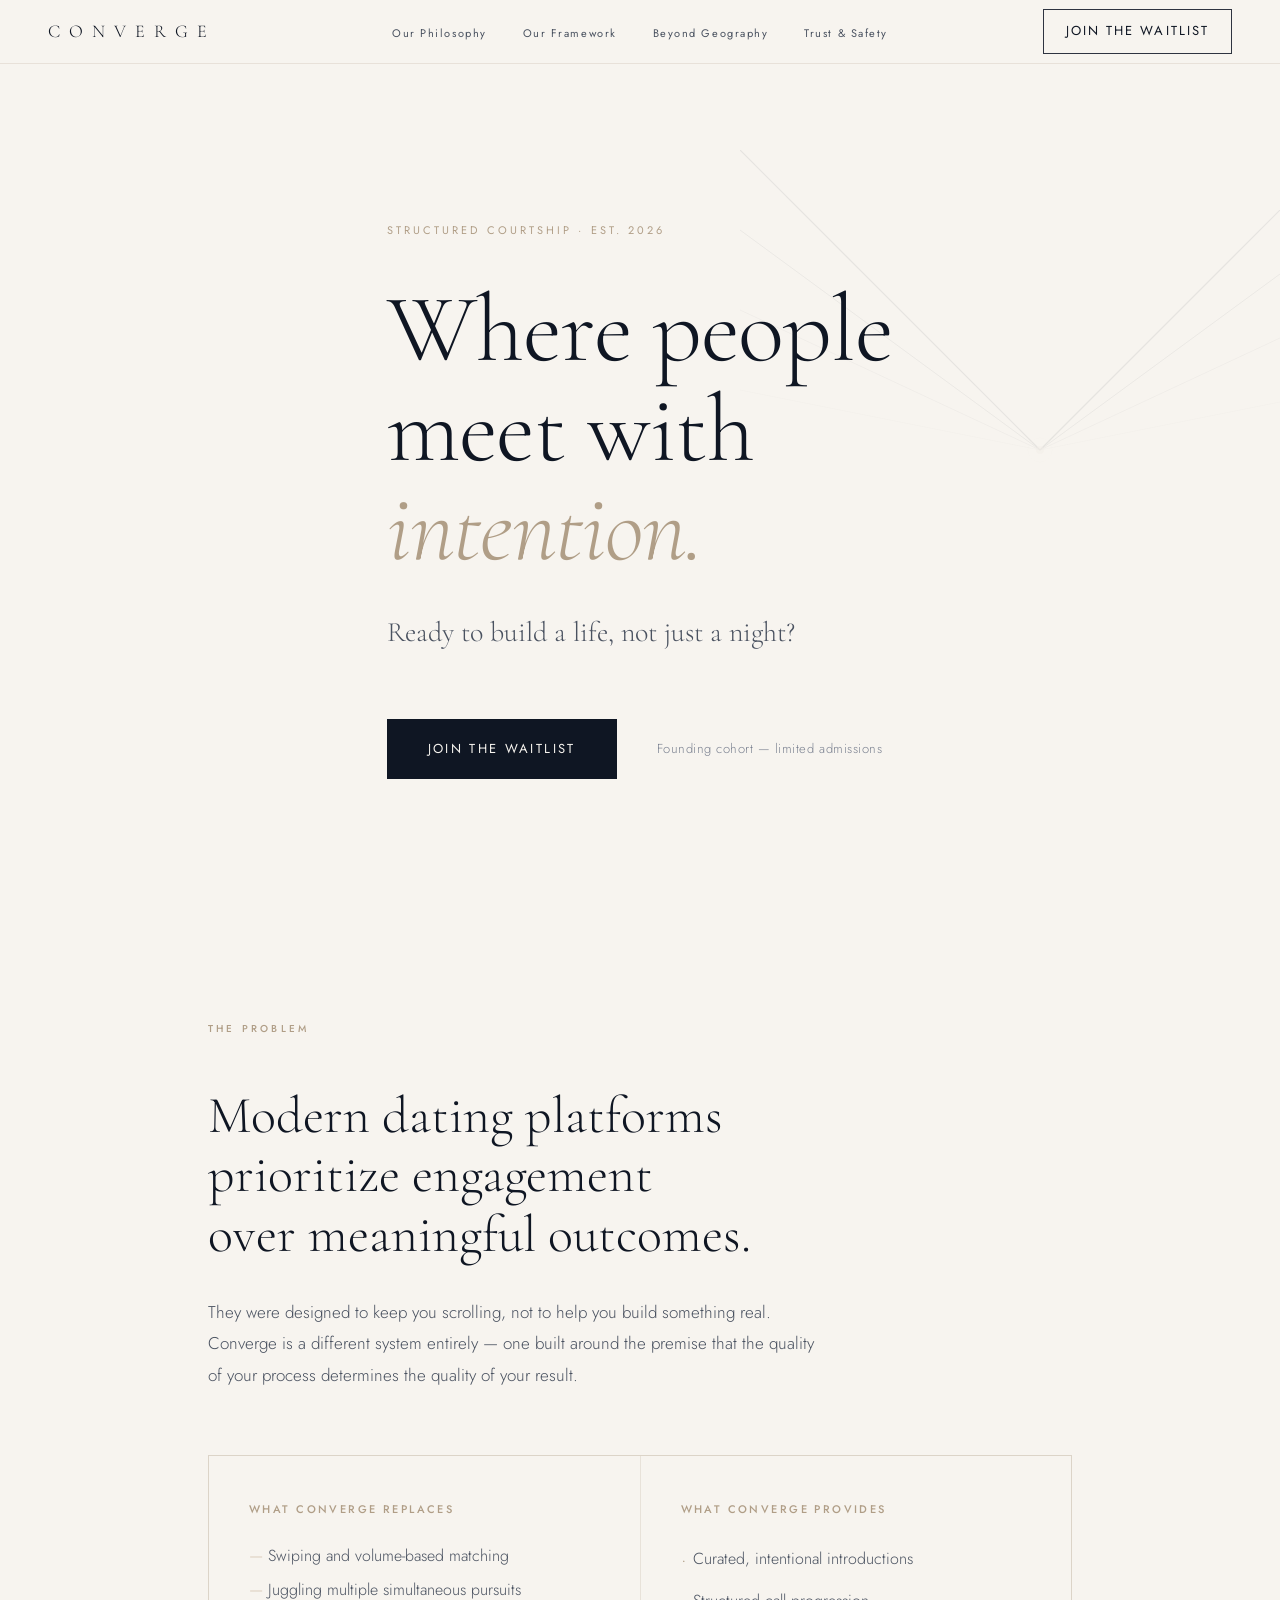
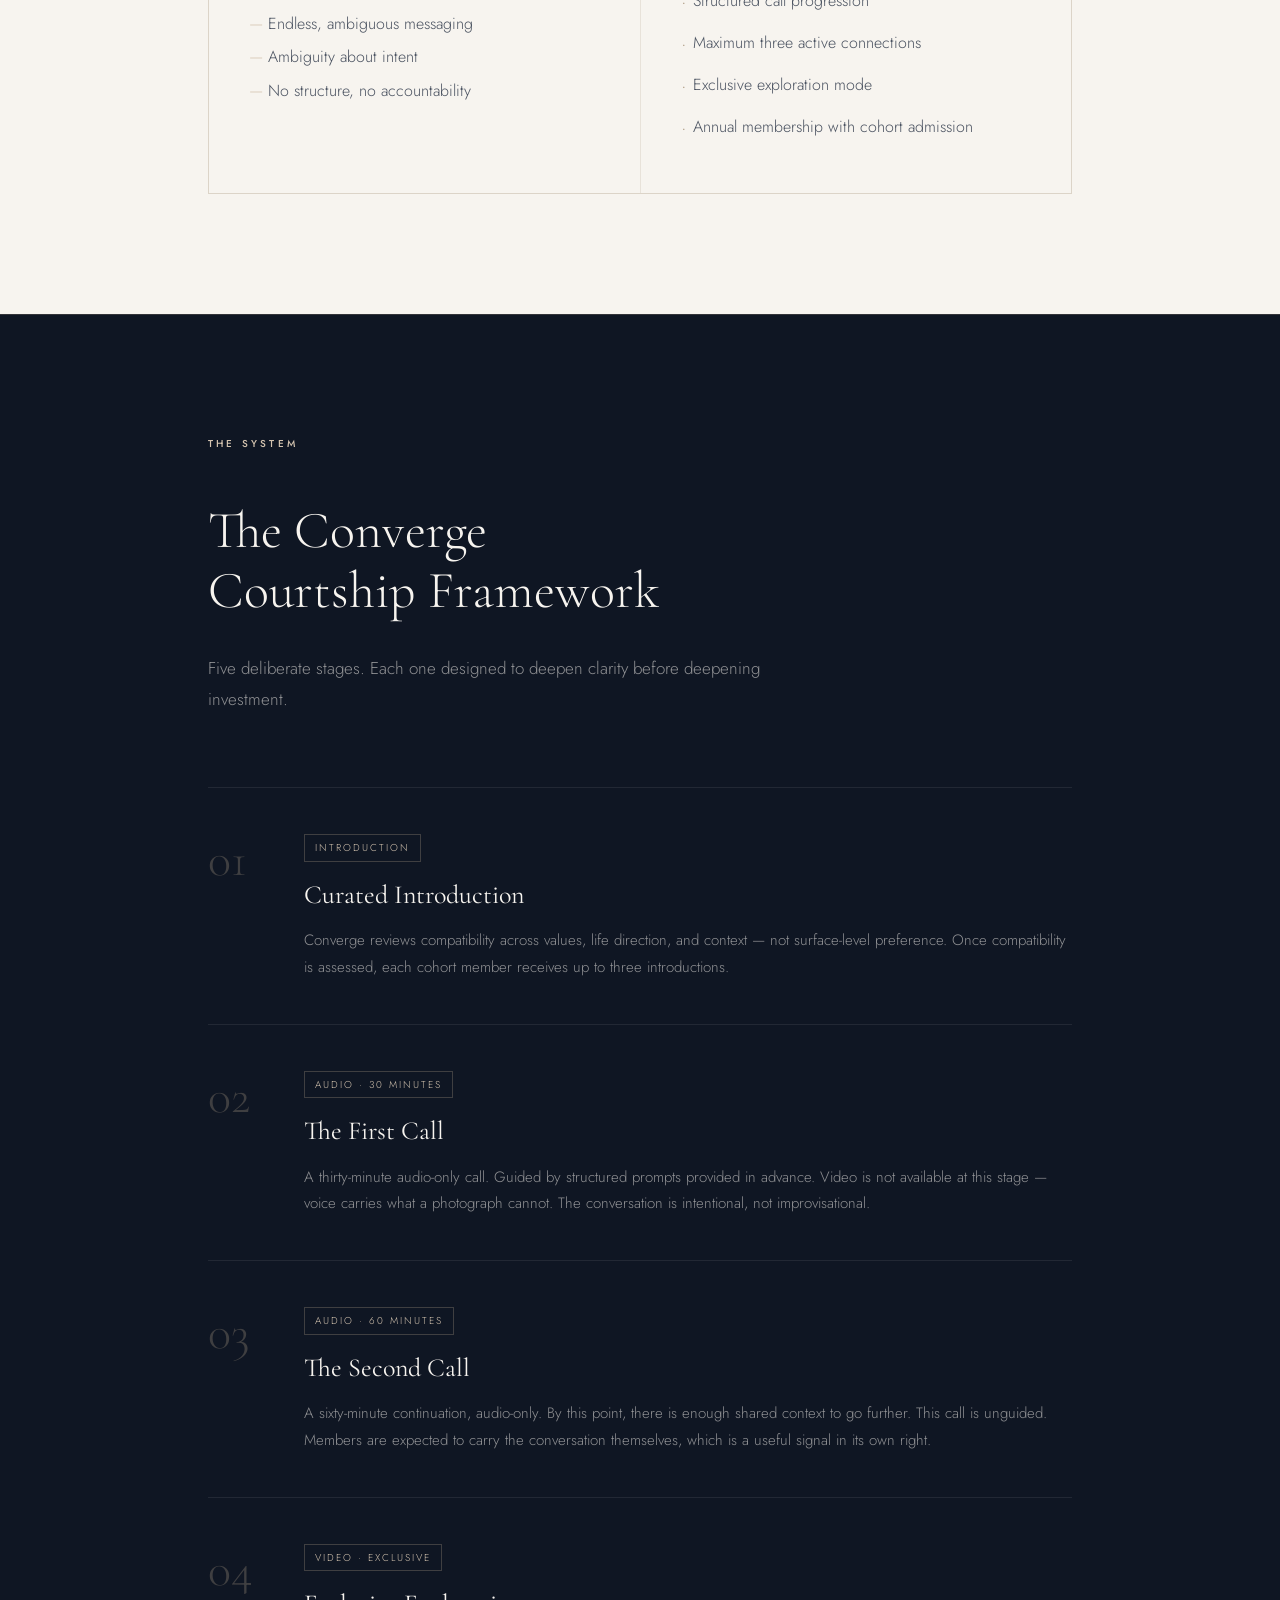
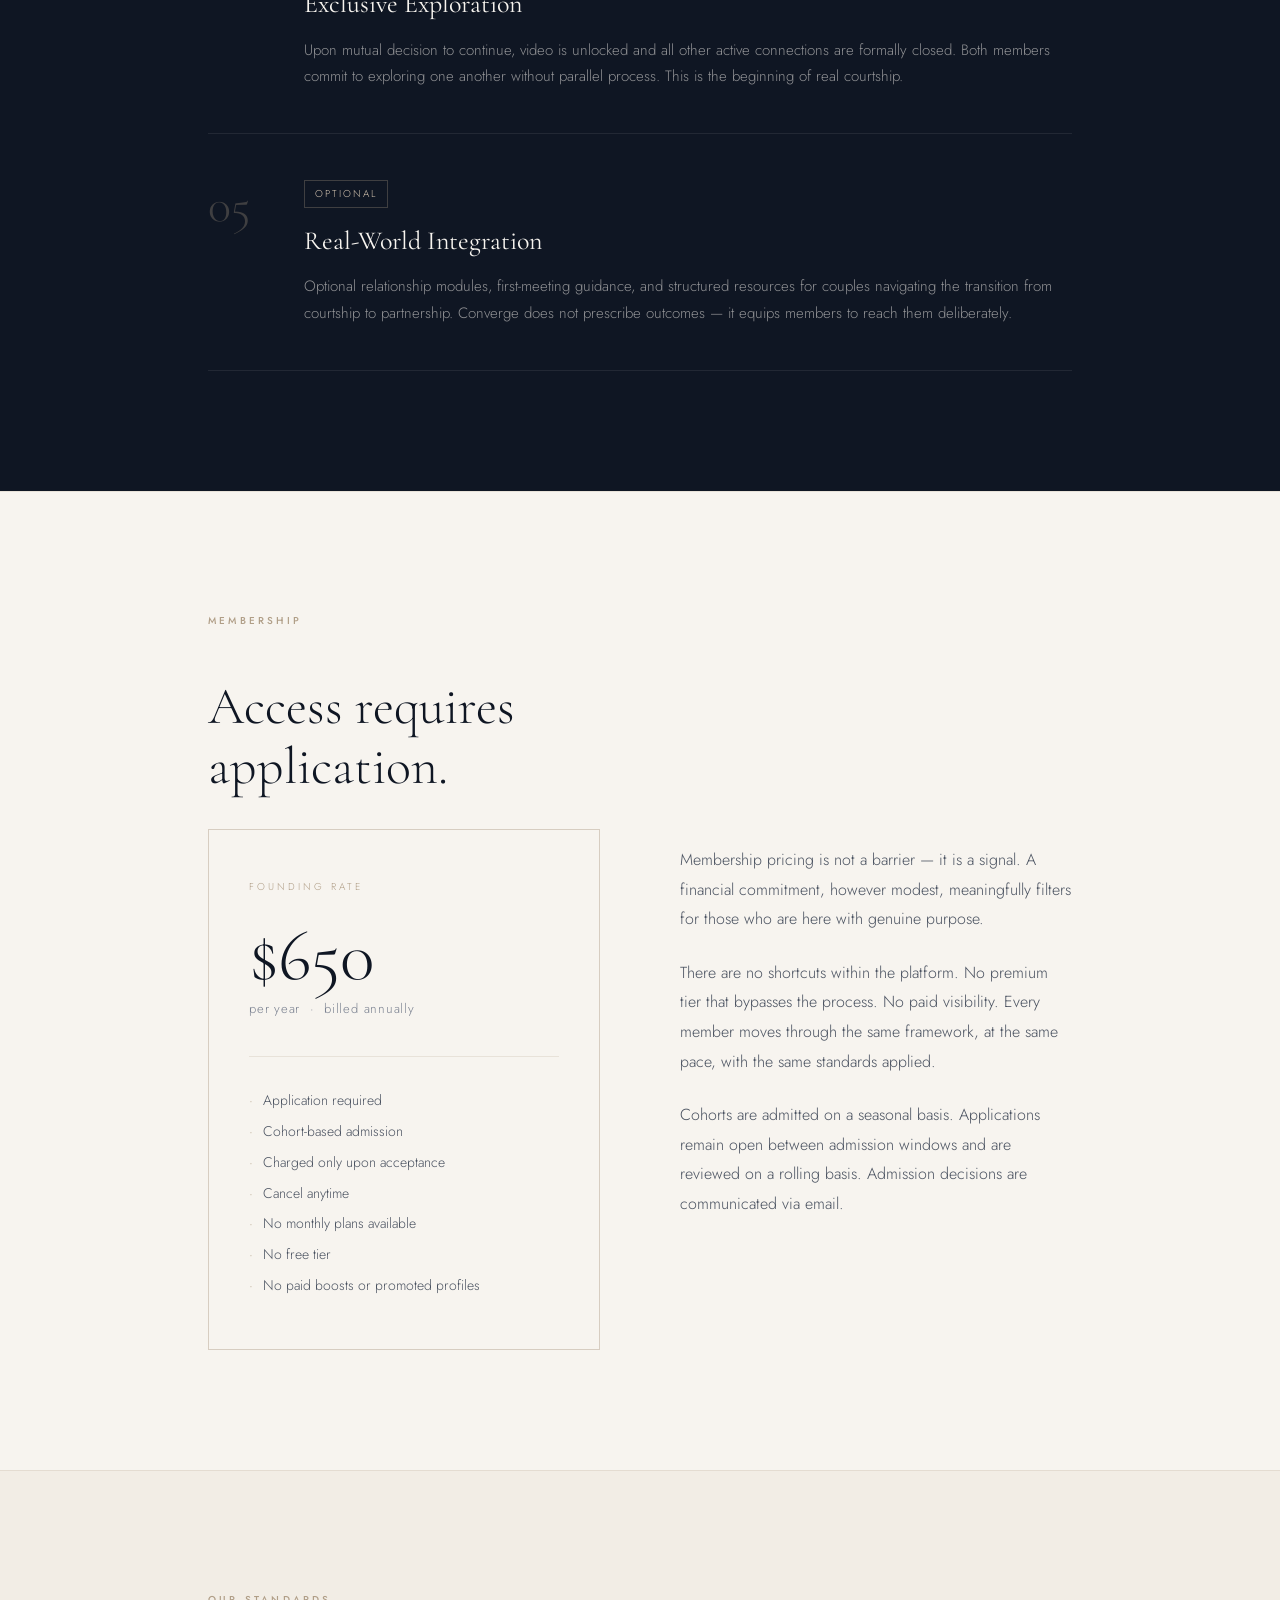
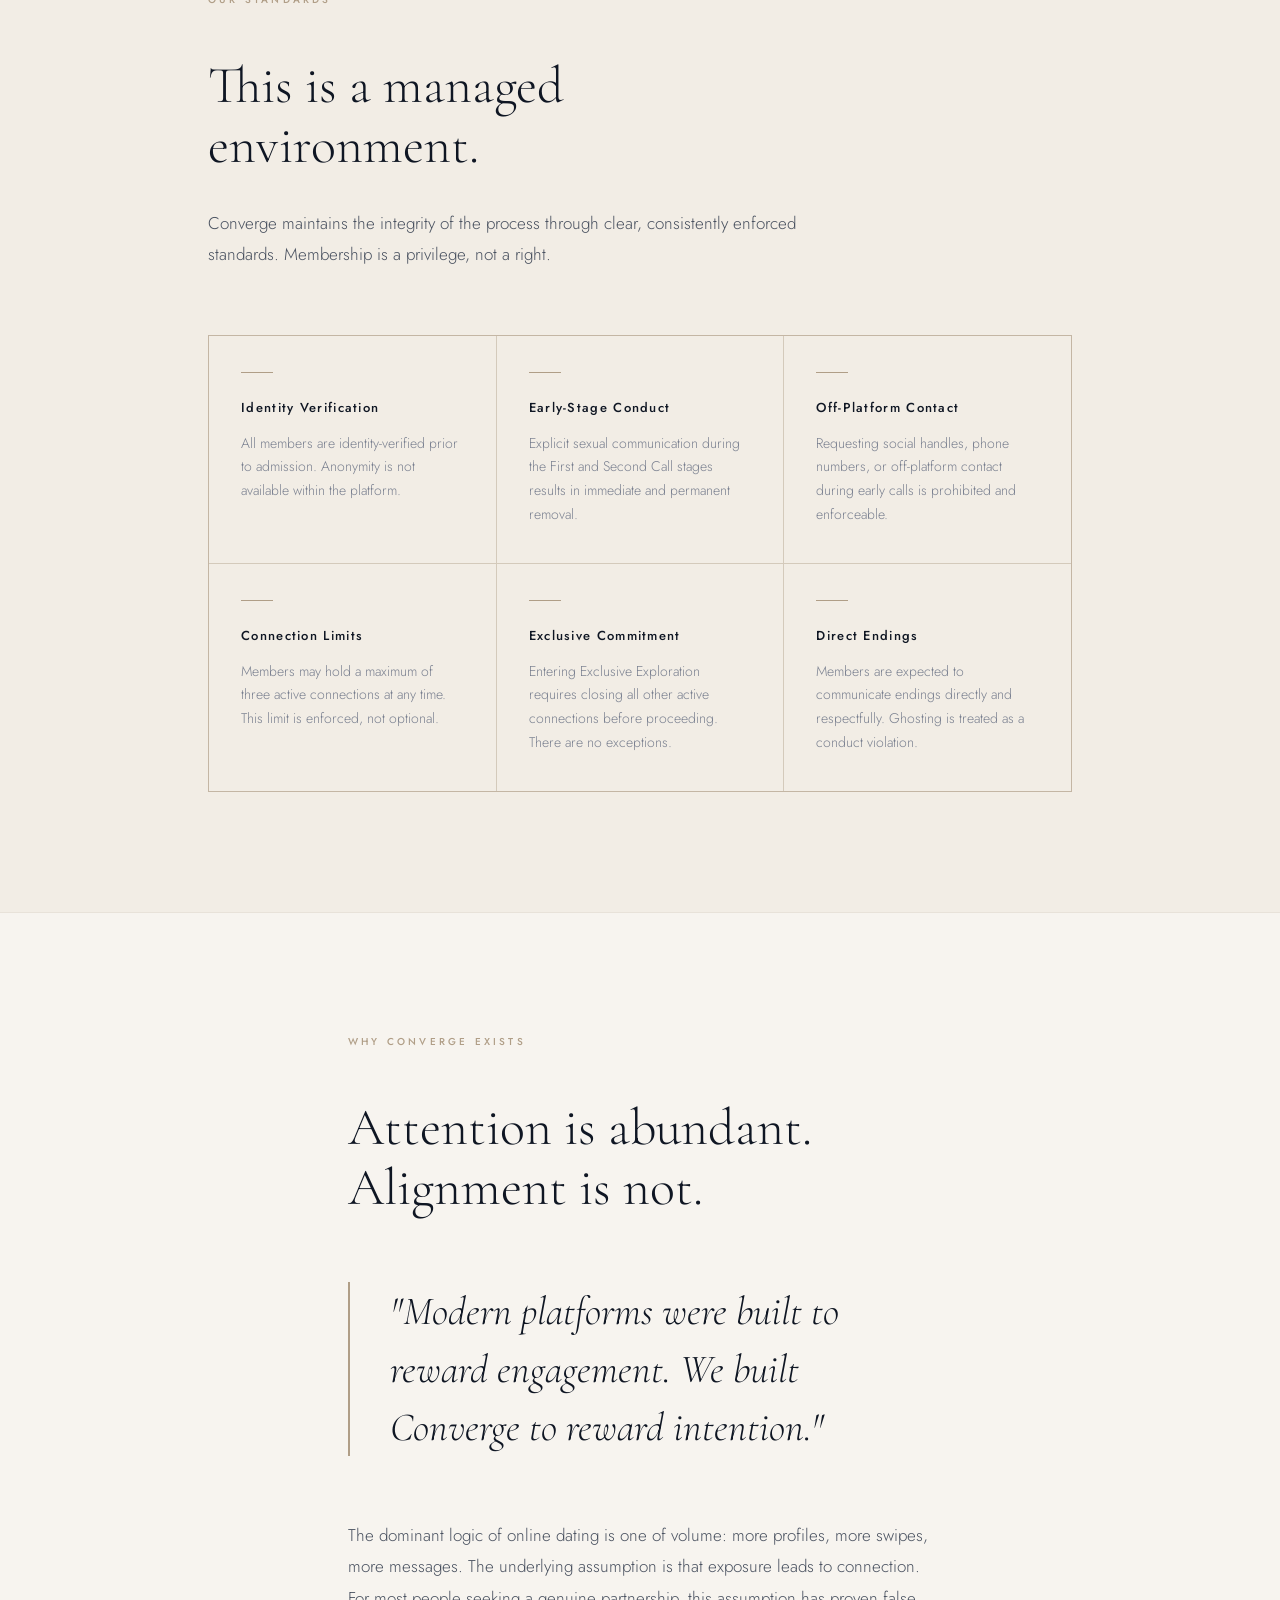
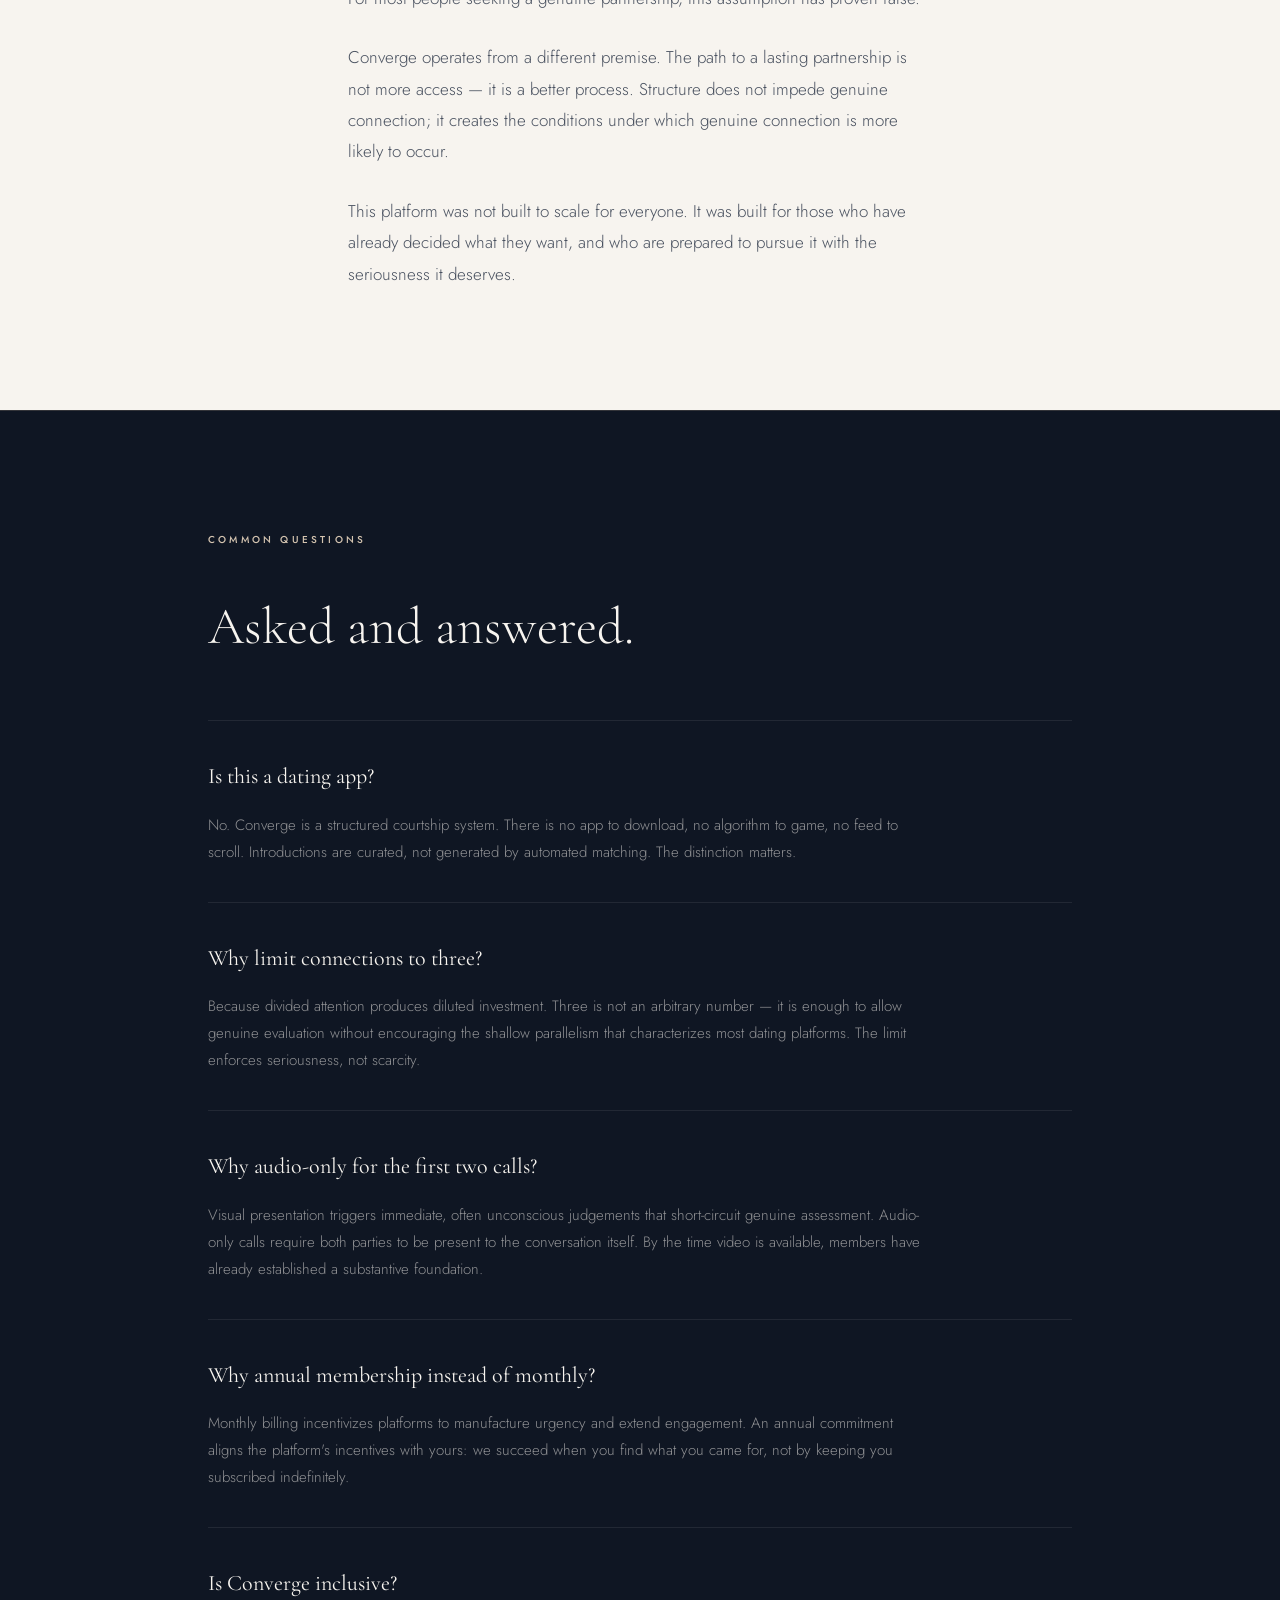
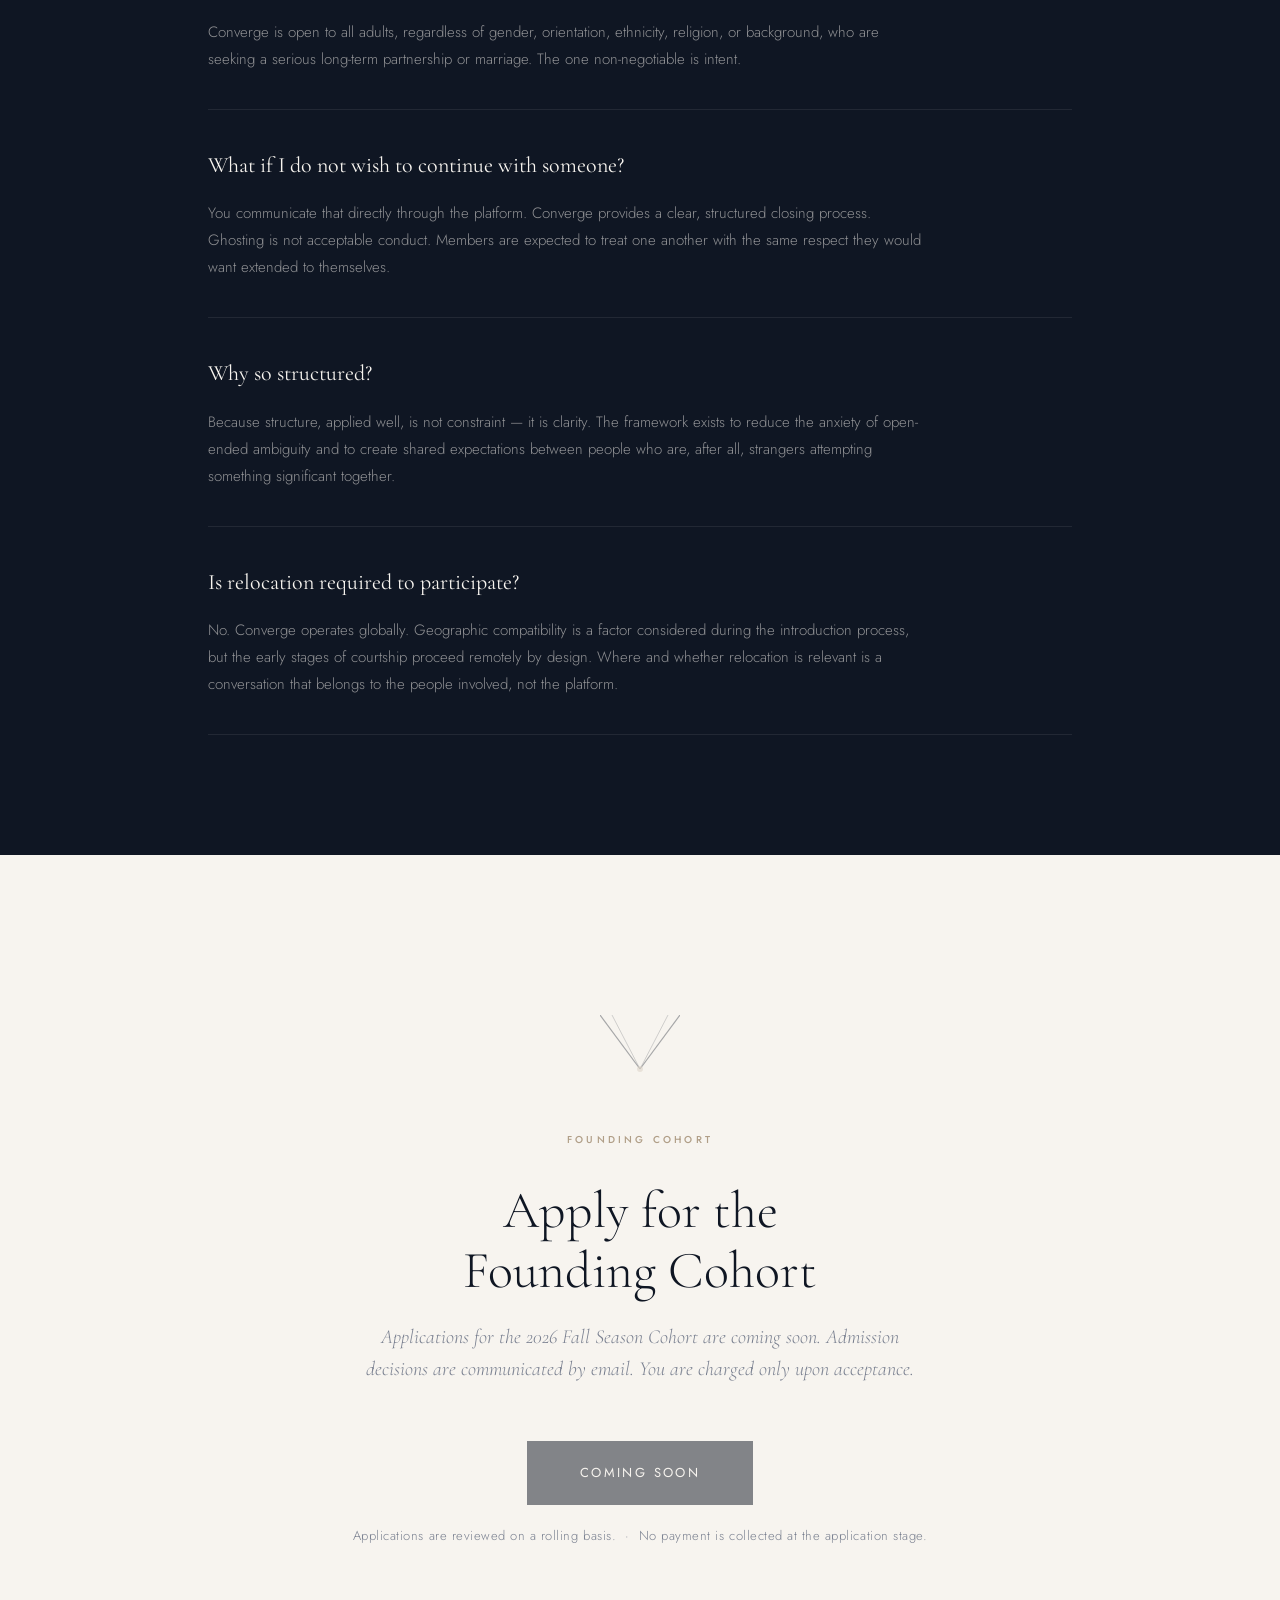
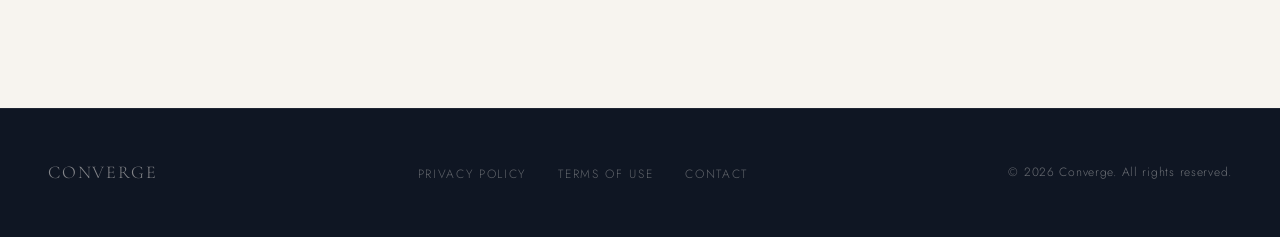
==== commit e0ad2ac8: "stages" ====
--- a/index.html
+++ b/index.html
@@ -123,7 +123,7 @@
           <div>
             <span class="stage-tag">Introduction</span>
             <h3 class="stage-title">Curated Introduction</h3>
-            <p class="stage-desc">Converge reviews compatibility across values, life direction, and context — not surface-level preference. An introduction is extended only when alignment is assessed on both sides. You may have up to three active introductions running concurrently.</p>
+            <p class="stage-desc">Converge reviews compatibility across values, life direction, and context — not surface-level preference. Once compatibility is assessed, each cohort member receives up to three introductions.</p>
           </div>
         </div>
         <div class="stage">
--- a/css/styles.css
+++ b/css/styles.css
@@ -1093,7 +1093,11 @@
 .nav-links a:hover { color: var(--navy); }
 
 /* Active state — highlights current page link */
-.nav-links a.active { color: var(--navy); border-bottom: 1px solid var(--warm); padding-bottom: 2px; }
+.nav-links a.active {
+  color: var(--navy);
+  border: 1px solid var(--warm);
+  padding: 6px 12px;
+}
 
 /* ── NAV RIGHT ── */
 .nav-right {
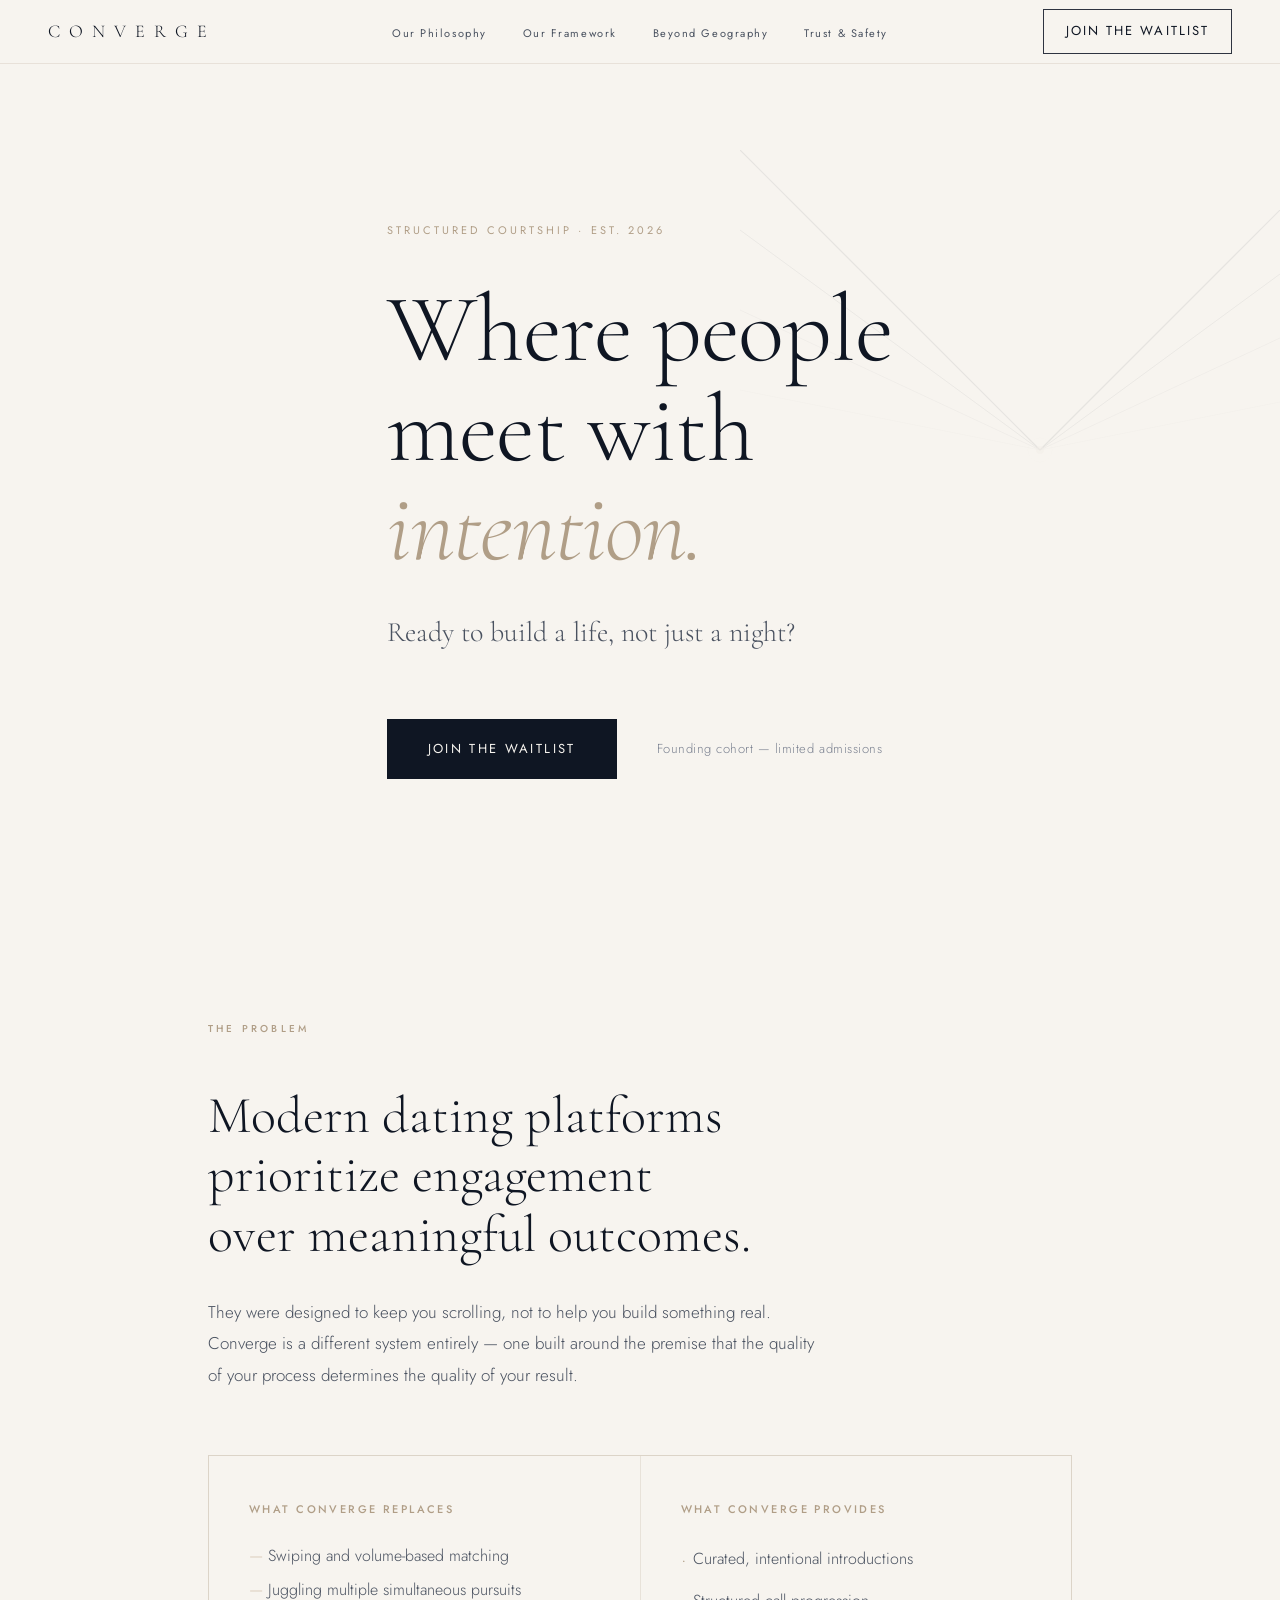
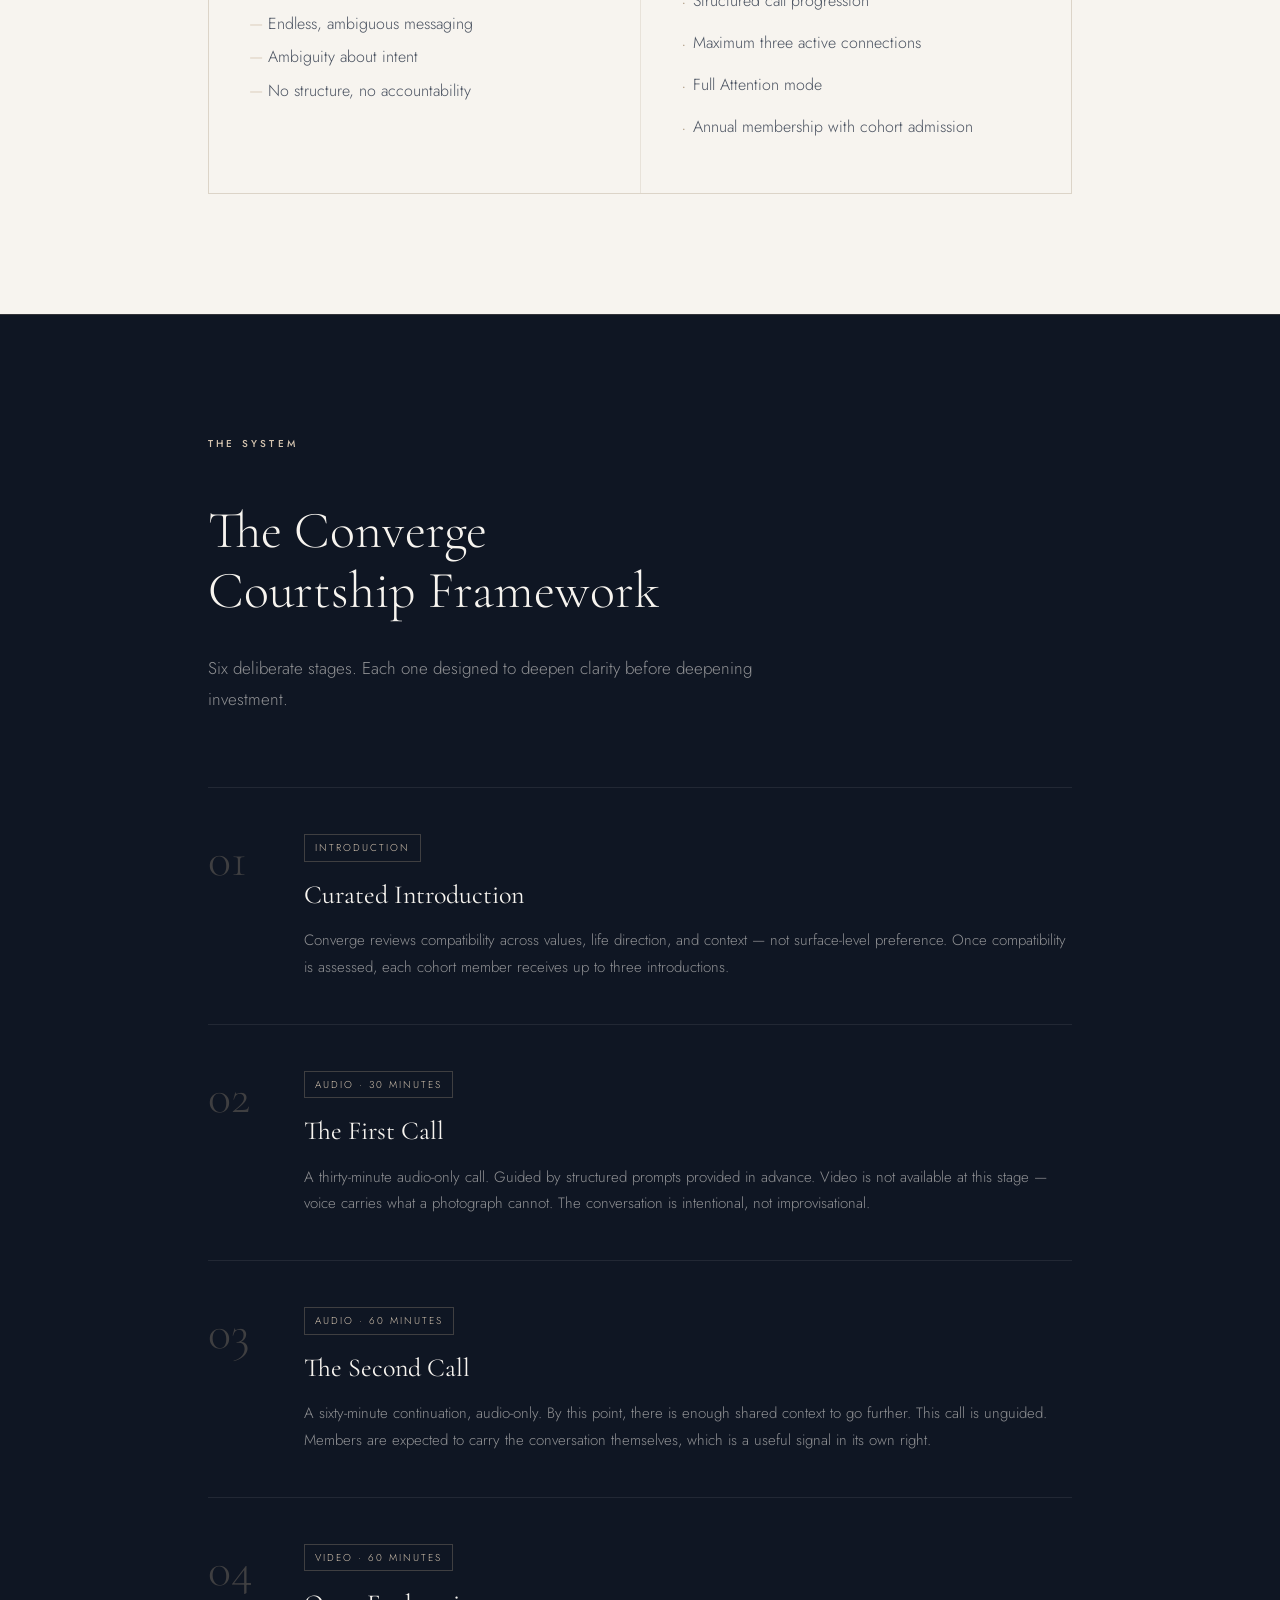
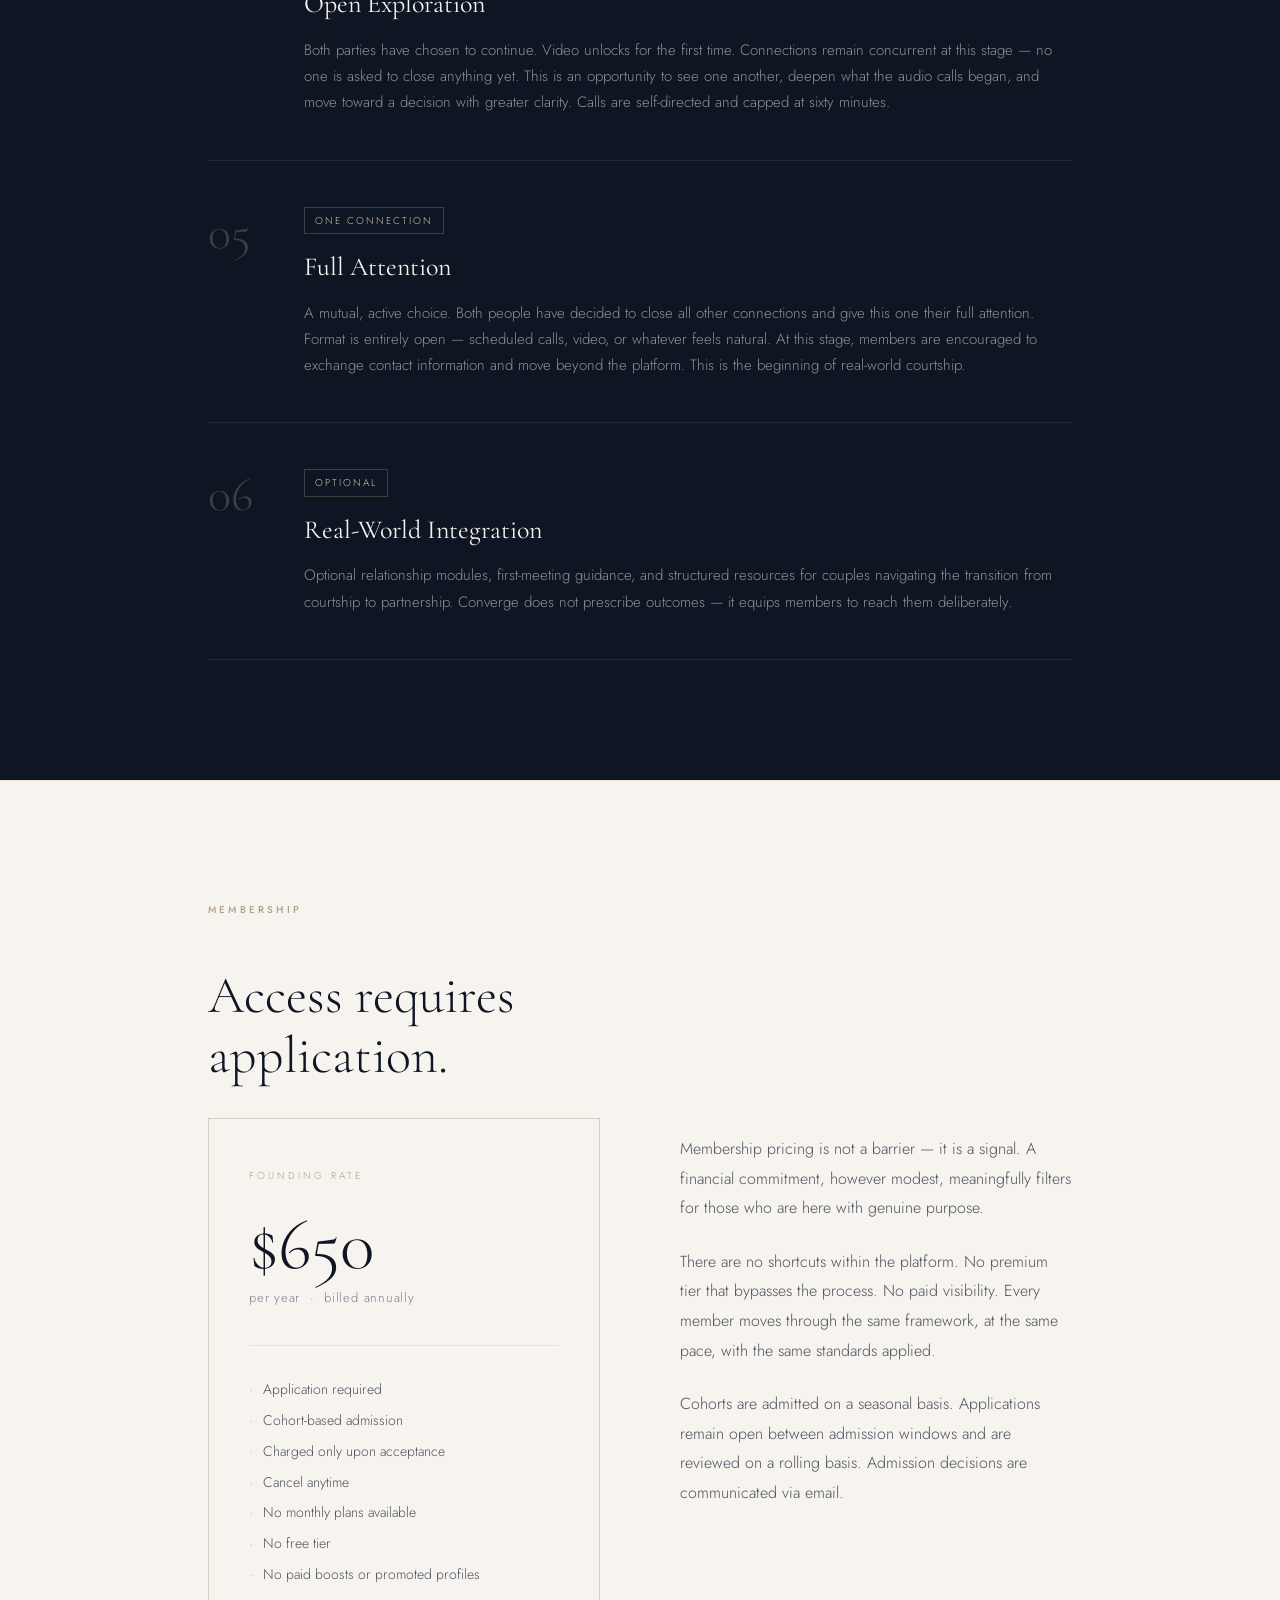
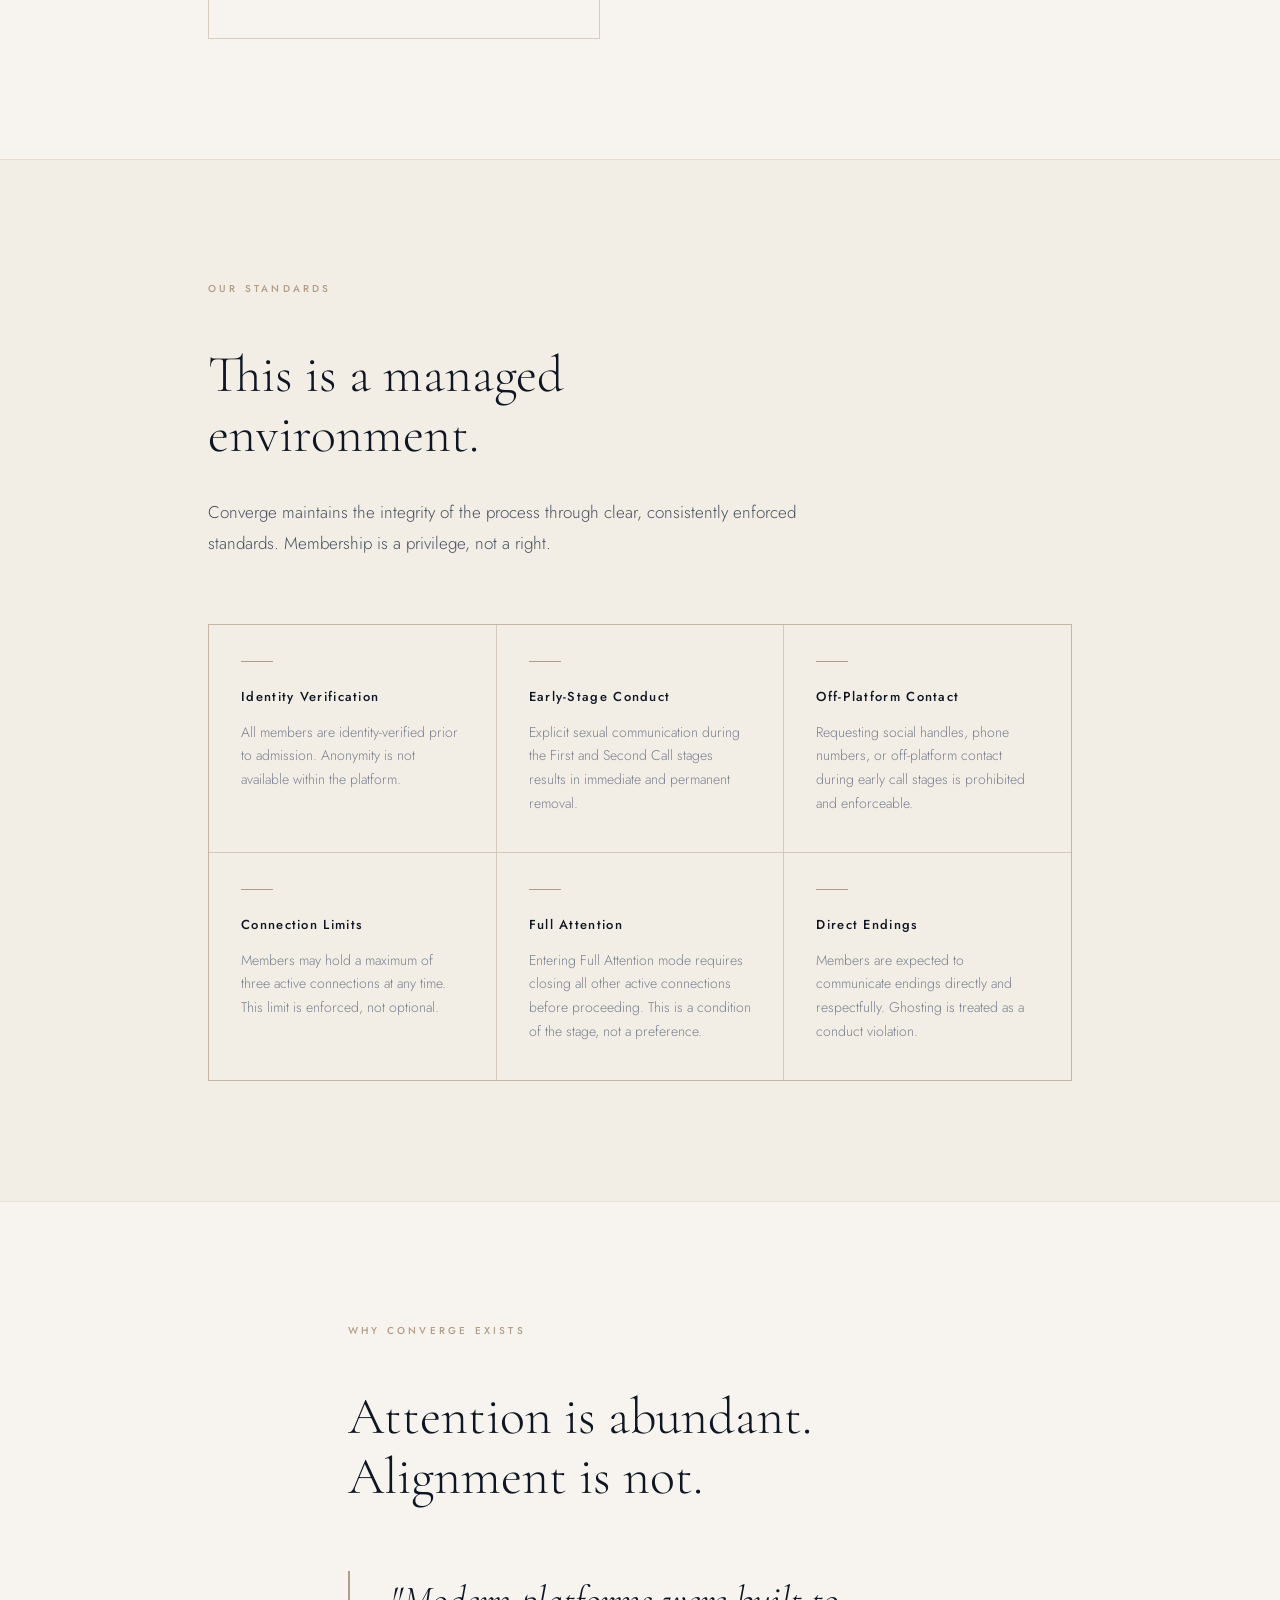
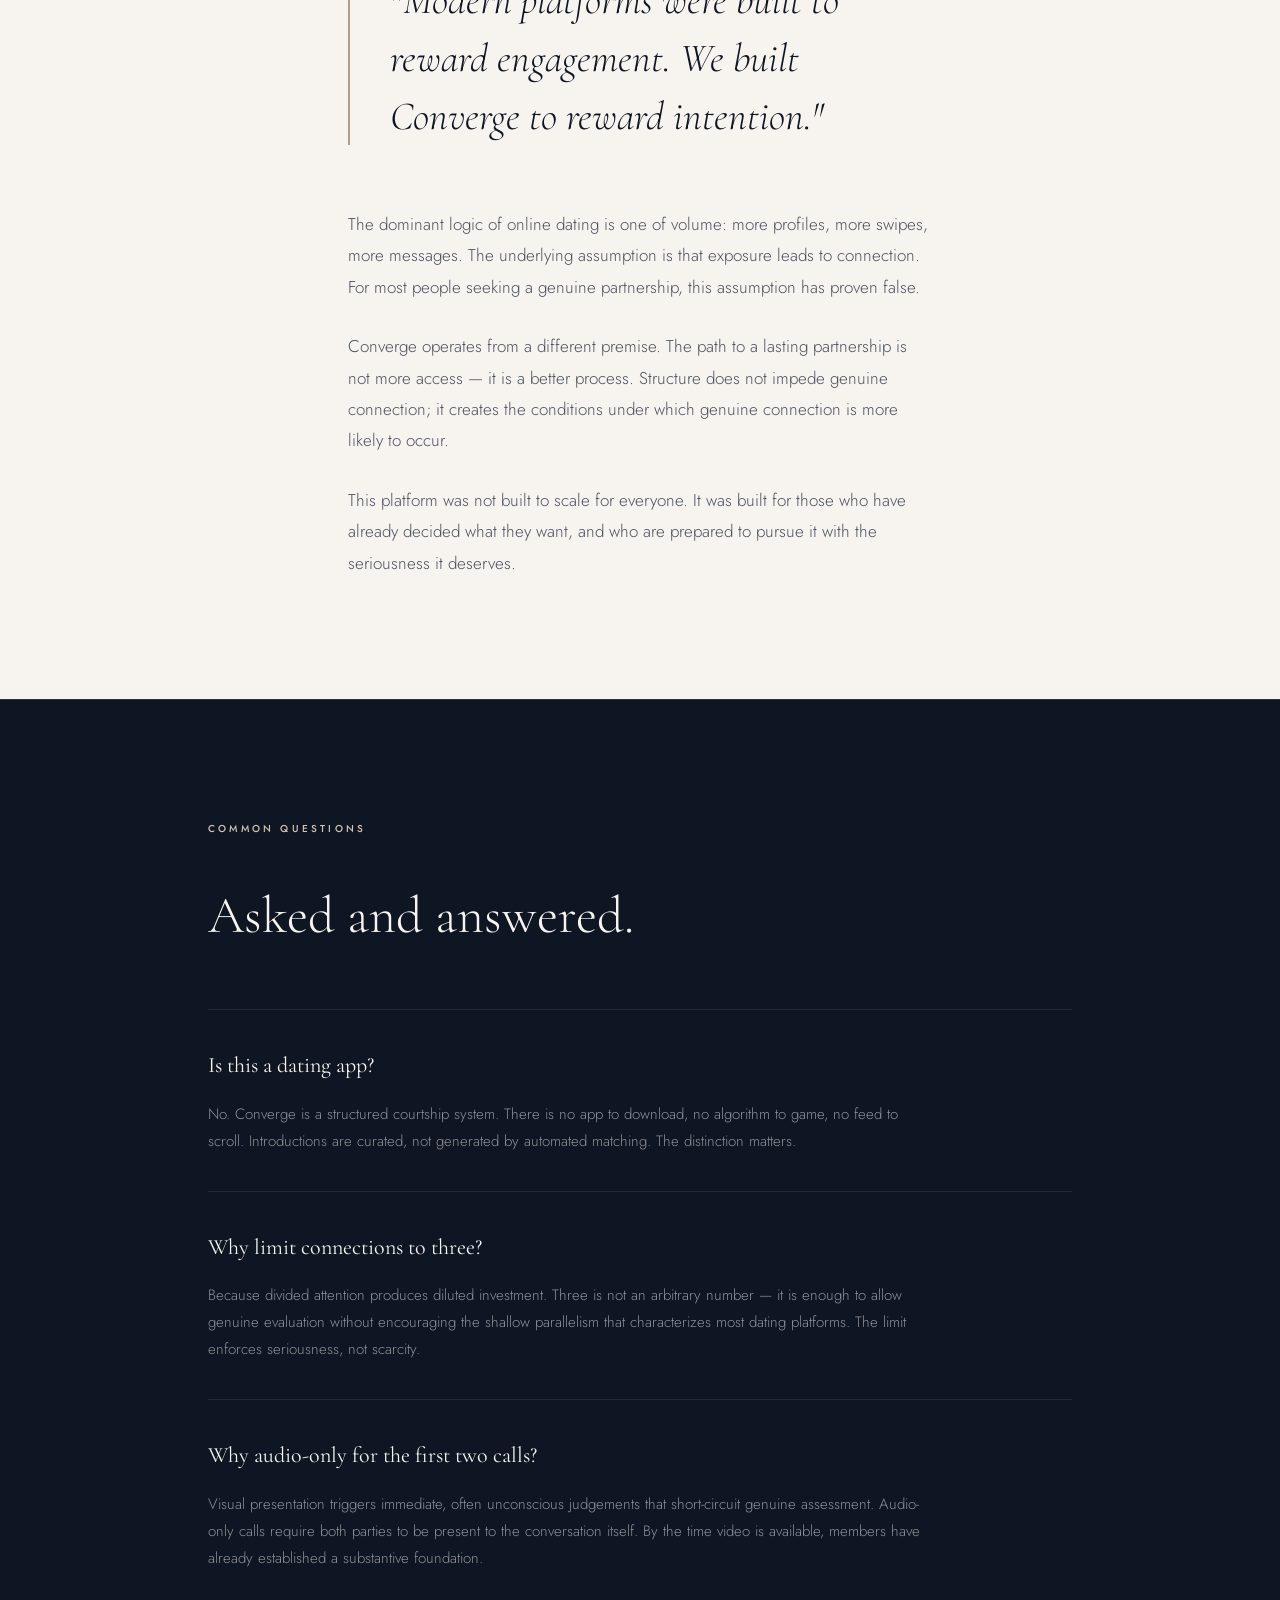
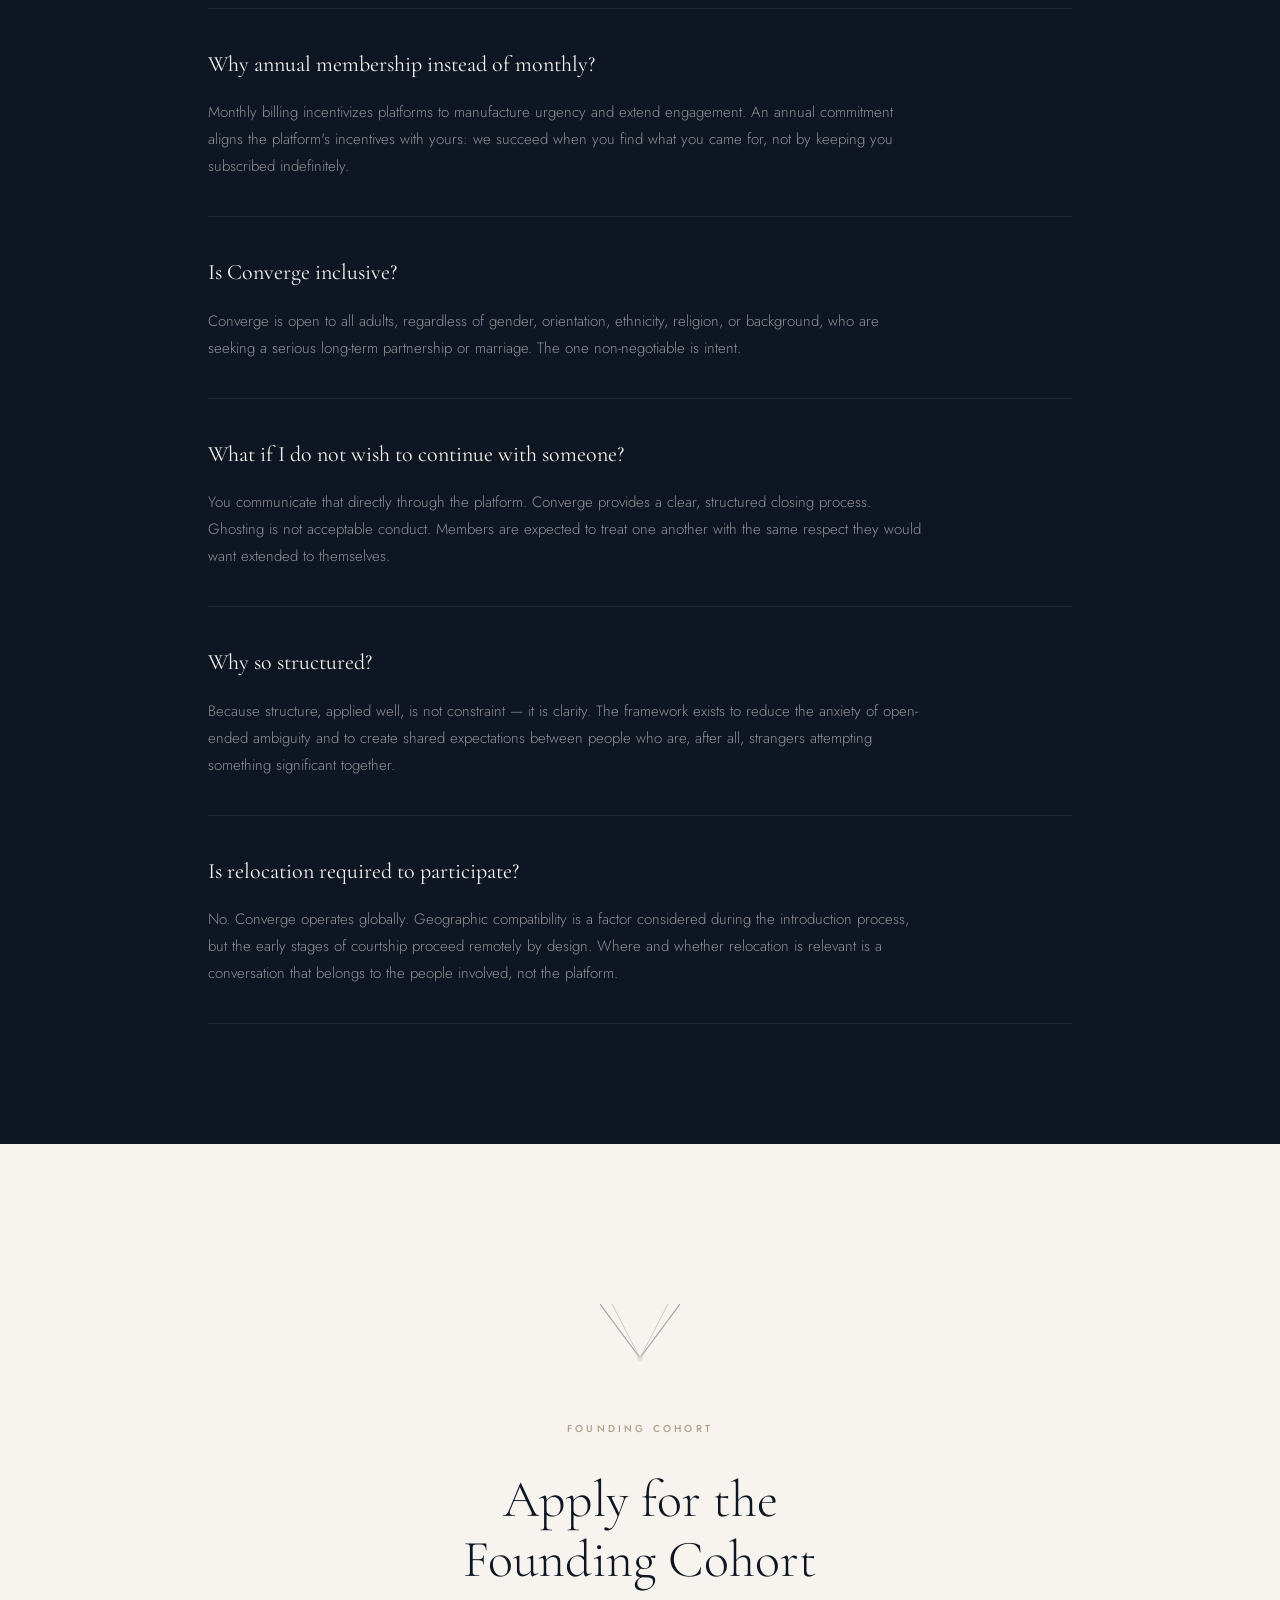
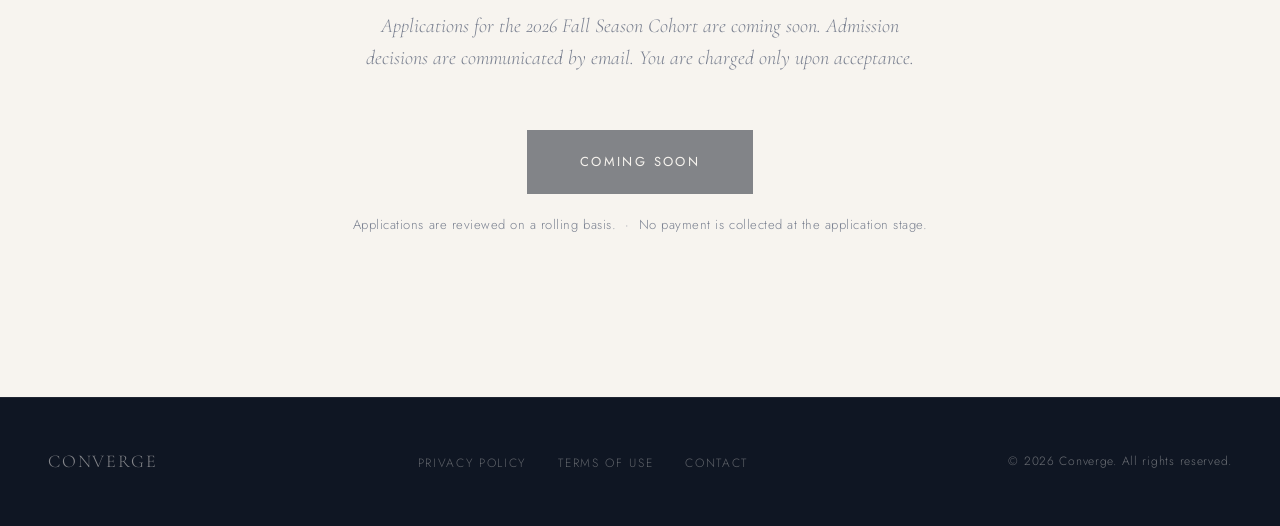
==== commit 20260d8f: "new index" ====
--- a/index.html
+++ b/index.html
@@ -15,37 +15,37 @@
 
   <!-- ── NAV ── -->
   <nav class="site-nav">
-  <a href="index.html" class="nav-logo">C O N V E R G E</a>
-
-  <!-- Desktop nav links -->
-  <ul class="nav-links">
-    <li><a href="philosophy.html">Our Philosophy</a></li>
-    <li><a href="framework.html">Our Framework</a></li>
-    <li><a href="beyond-geography.html">Beyond Geography</a></li>
-    <li><a href="trust-and-safety.html">Trust & Safety</a></li>
-  </ul>
-
-  <!-- Right side: CTA + hamburger -->
-  <div class="nav-right">
-    <a href="waitlist.html" class="nav-cta">Join the Waitlist</a>
-    <button class="nav-hamburger" id="nav-hamburger" aria-label="Open menu">
-      <span></span>
-      <span></span>
-      <span></span>
-    </button>
+    <a href="index.html" class="nav-logo">C O N V E R G E</a>
+
+    <!-- Desktop nav links -->
+    <ul class="nav-links">
+      <li><a href="philosophy.html">Our Philosophy</a></li>
+      <li><a href="framework.html">Our Framework</a></li>
+      <li><a href="beyond-geography.html">Beyond Geography</a></li>
+      <li><a href="trust-and-safety.html">Trust & Safety</a></li>
+    </ul>
+
+    <!-- Right side: CTA + hamburger -->
+    <div class="nav-right">
+      <a href="waitlist.html" class="nav-cta">Join the Waitlist</a>
+      <button class="nav-hamburger" id="nav-hamburger" aria-label="Open menu">
+        <span></span>
+        <span></span>
+        <span></span>
+      </button>
+    </div>
+  </nav>
+
+  <!-- Mobile menu -->
+  <div class="nav-mobile-menu" id="nav-mobile-menu">
+    <ul>
+      <li><a href="philosophy.html">Our Philosophy</a></li>
+      <li><a href="framework.html">Our Framework</a></li>
+      <li><a href="beyond-geography.html">Beyond Geography</a></li>
+      <li><a href="trust-and-safety.html">Trust & Safety</a></li>
+      <li><a href="waitlist.html">Join the Waitlist</a></li>
+    </ul>
   </div>
-</nav>
-
-<!-- Mobile menu -->
-<div class="nav-mobile-menu" id="nav-mobile-menu">
-  <ul>
-    <li><a href="philosophy.html">Our Philosophy</a></li>
-    <li><a href="framework.html">Our Framework</a></li>
-    <li><a href="beyond-geography.html">Beyond Geography</a></li>
-    <li><a href="trust-and-safety.html">Trust & Safety</a></li>
-    <li><a href="waitlist.html">Join the Waitlist</a></li>
-  </ul>
-</div>
 
   <!-- ── HERO ── -->
   <section id="hero">
@@ -102,7 +102,7 @@
             <li>Curated, intentional introductions</li>
             <li>Structured call progression</li>
             <li>Maximum three active connections</li>
-            <li>Exclusive exploration mode</li>
+            <li>Full Attention mode</li>
             <li>Annual membership with cohort admission</li>
           </ul>
         </div>
@@ -115,7 +115,7 @@
     <div class="container">
       <span class="section-label">The System</span>
       <h2 class="section-title">The Converge<br/>Courtship Framework</h2>
-      <p class="section-body">Five deliberate stages. Each one designed to deepen clarity before deepening investment.</p>
+      <p class="section-body">Six deliberate stages. Each one designed to deepen clarity before deepening investment.</p>
 
       <div class="stages">
         <div class="stage">
@@ -145,13 +145,21 @@
         <div class="stage">
           <div class="stage-num">04</div>
           <div>
-            <span class="stage-tag">Video · Exclusive</span>
-            <h3 class="stage-title">Exclusive Exploration</h3>
-            <p class="stage-desc">Upon mutual decision to continue, video is unlocked and all other active connections are formally closed. Both members commit to exploring one another without parallel process. This is the beginning of real courtship.</p>
+            <span class="stage-tag">Video · 60 minutes</span>
+            <h3 class="stage-title">Open Exploration</h3>
+            <p class="stage-desc">Both parties have chosen to continue. Video unlocks for the first time. Connections remain concurrent at this stage — no one is asked to close anything yet. This is an opportunity to see one another, deepen what the audio calls began, and move toward a decision with greater clarity. Calls are self-directed and capped at sixty minutes.</p>
           </div>
         </div>
         <div class="stage">
           <div class="stage-num">05</div>
+          <div>
+            <span class="stage-tag">One Connection</span>
+            <h3 class="stage-title">Full Attention</h3>
+            <p class="stage-desc">A mutual, active choice. Both people have decided to close all other connections and give this one their full attention. Format is entirely open — scheduled calls, video, or whatever feels natural. At this stage, members are encouraged to exchange contact information and move beyond the platform. This is the beginning of real-world courtship.</p>
+          </div>
+        </div>
+        <div class="stage">
+          <div class="stage-num">06</div>
           <div>
             <span class="stage-tag">Optional</span>
             <h3 class="stage-title">Real-World Integration</h3>
@@ -213,7 +221,7 @@
         <div class="standard-item">
           <div class="icon"></div>
           <h4>Off-Platform Contact</h4>
-          <p>Requesting social handles, phone numbers, or off-platform contact during early calls is prohibited and enforceable.</p>
+          <p>Requesting social handles, phone numbers, or off-platform contact during early call stages is prohibited and enforceable.</p>
         </div>
         <div class="standard-item">
           <div class="icon"></div>
@@ -222,8 +230,8 @@
         </div>
         <div class="standard-item">
           <div class="icon"></div>
-          <h4>Exclusive Commitment</h4>
-          <p>Entering Exclusive Exploration requires closing all other active connections before proceeding. There are no exceptions.</p>
+          <h4>Full Attention</h4>
+          <p>Entering Full Attention mode requires closing all other active connections before proceeding. This is a condition of the stage, not a preference.</p>
         </div>
         <div class="standard-item">
           <div class="icon"></div>
@@ -327,4 +335,4 @@
 
   <script src="js/script.js"></script>
 </body>
-</html>
+</html>
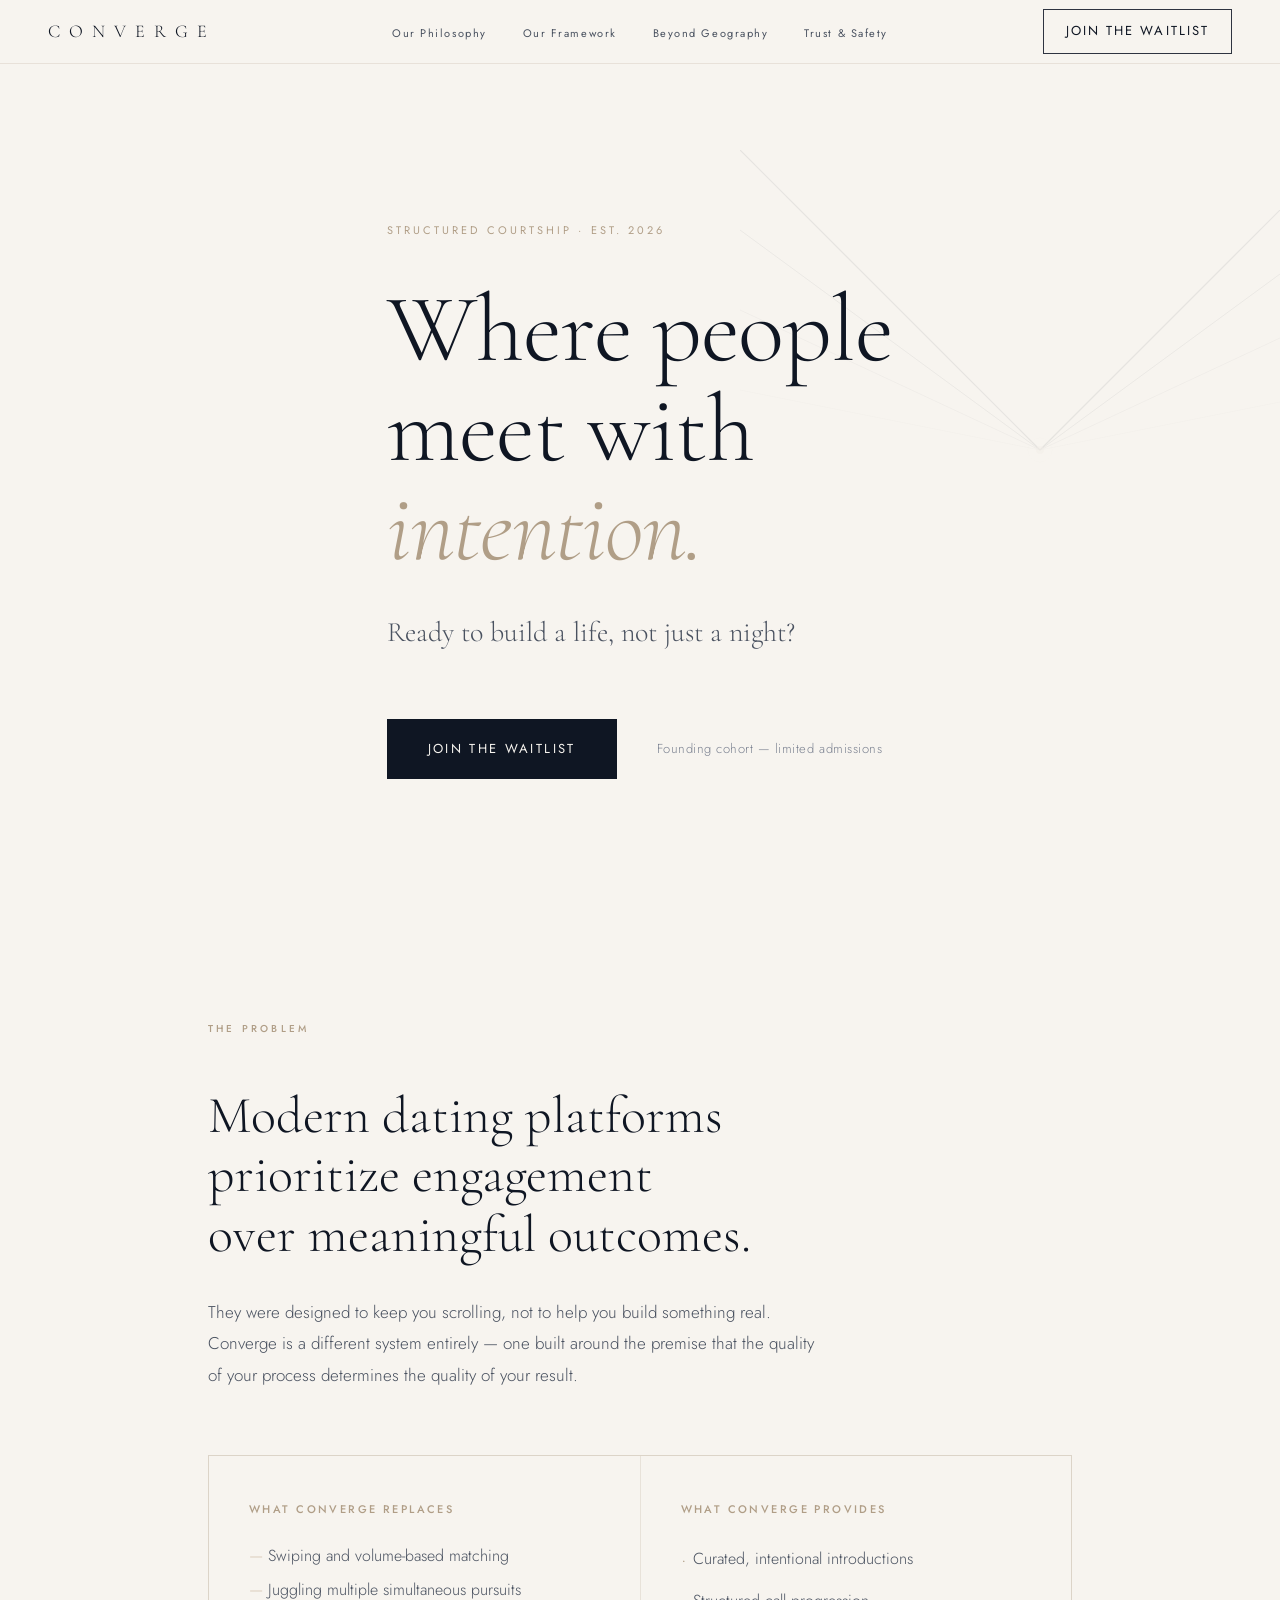
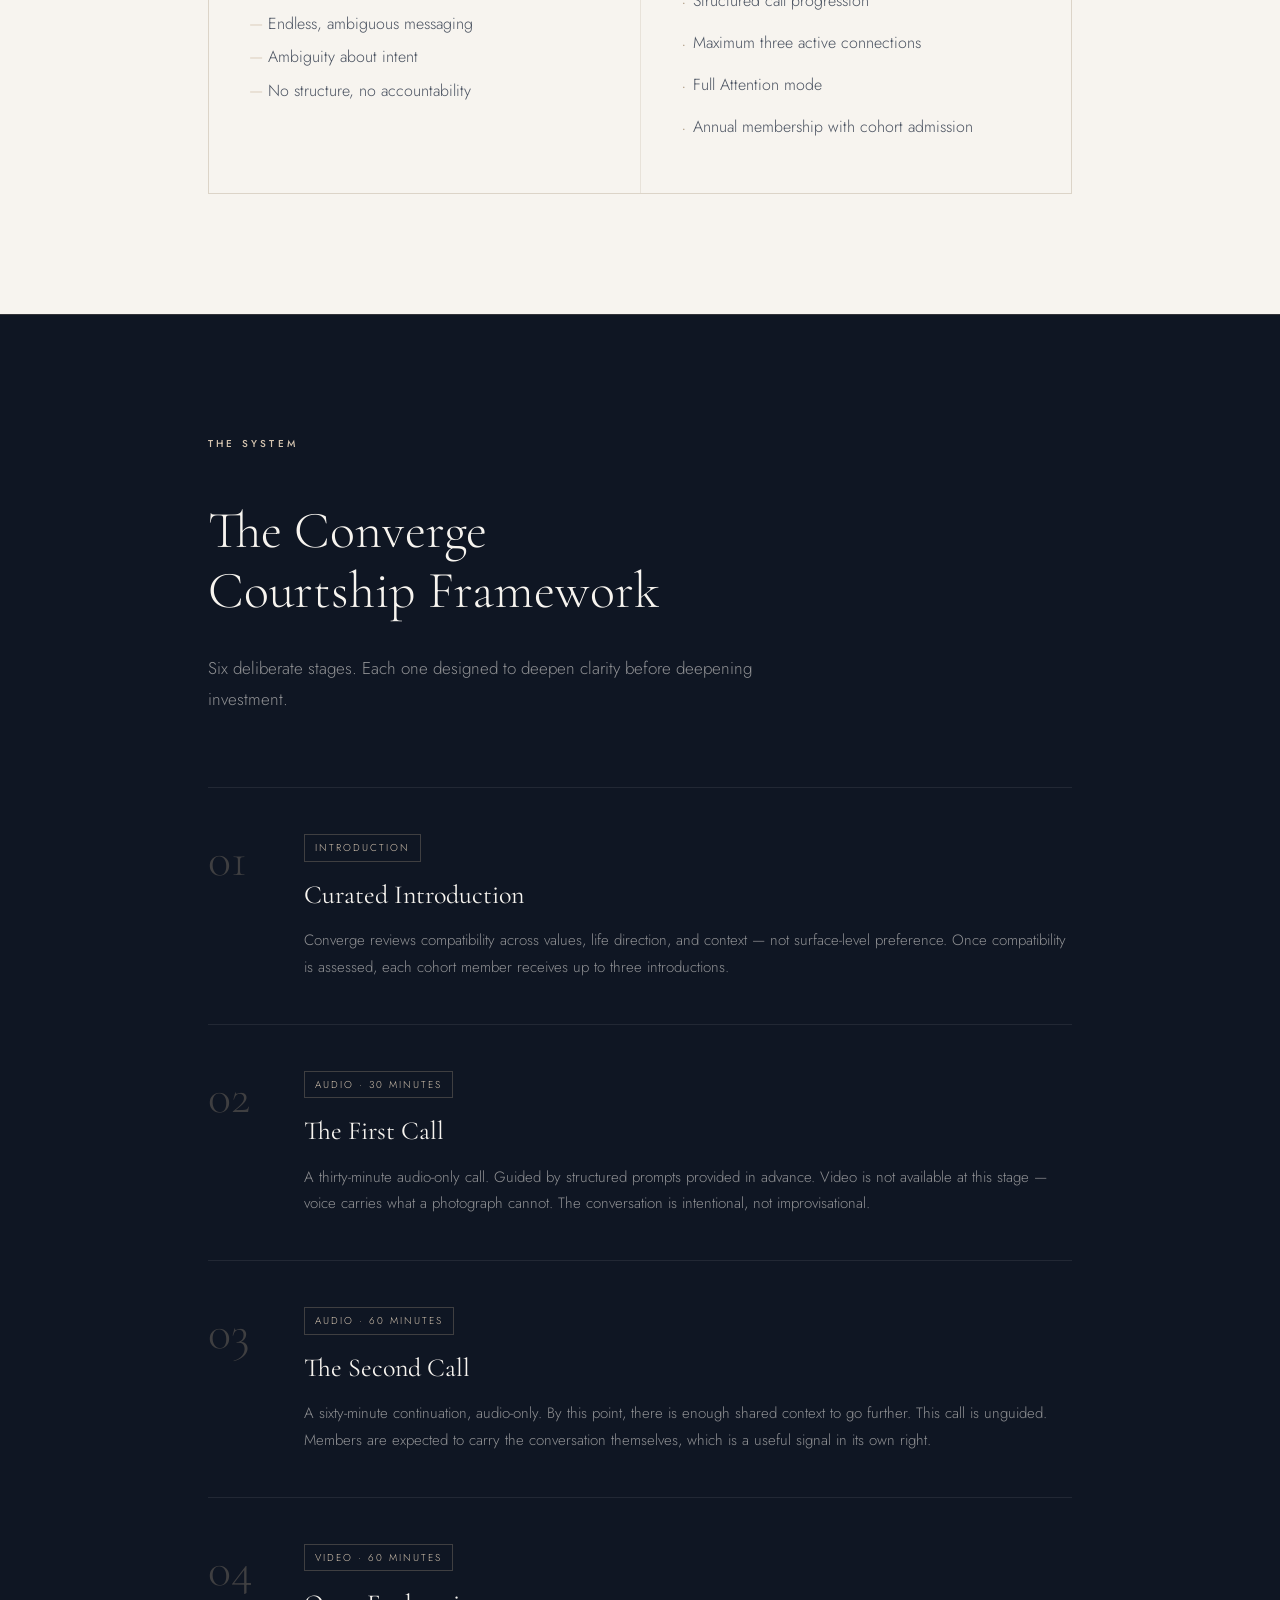
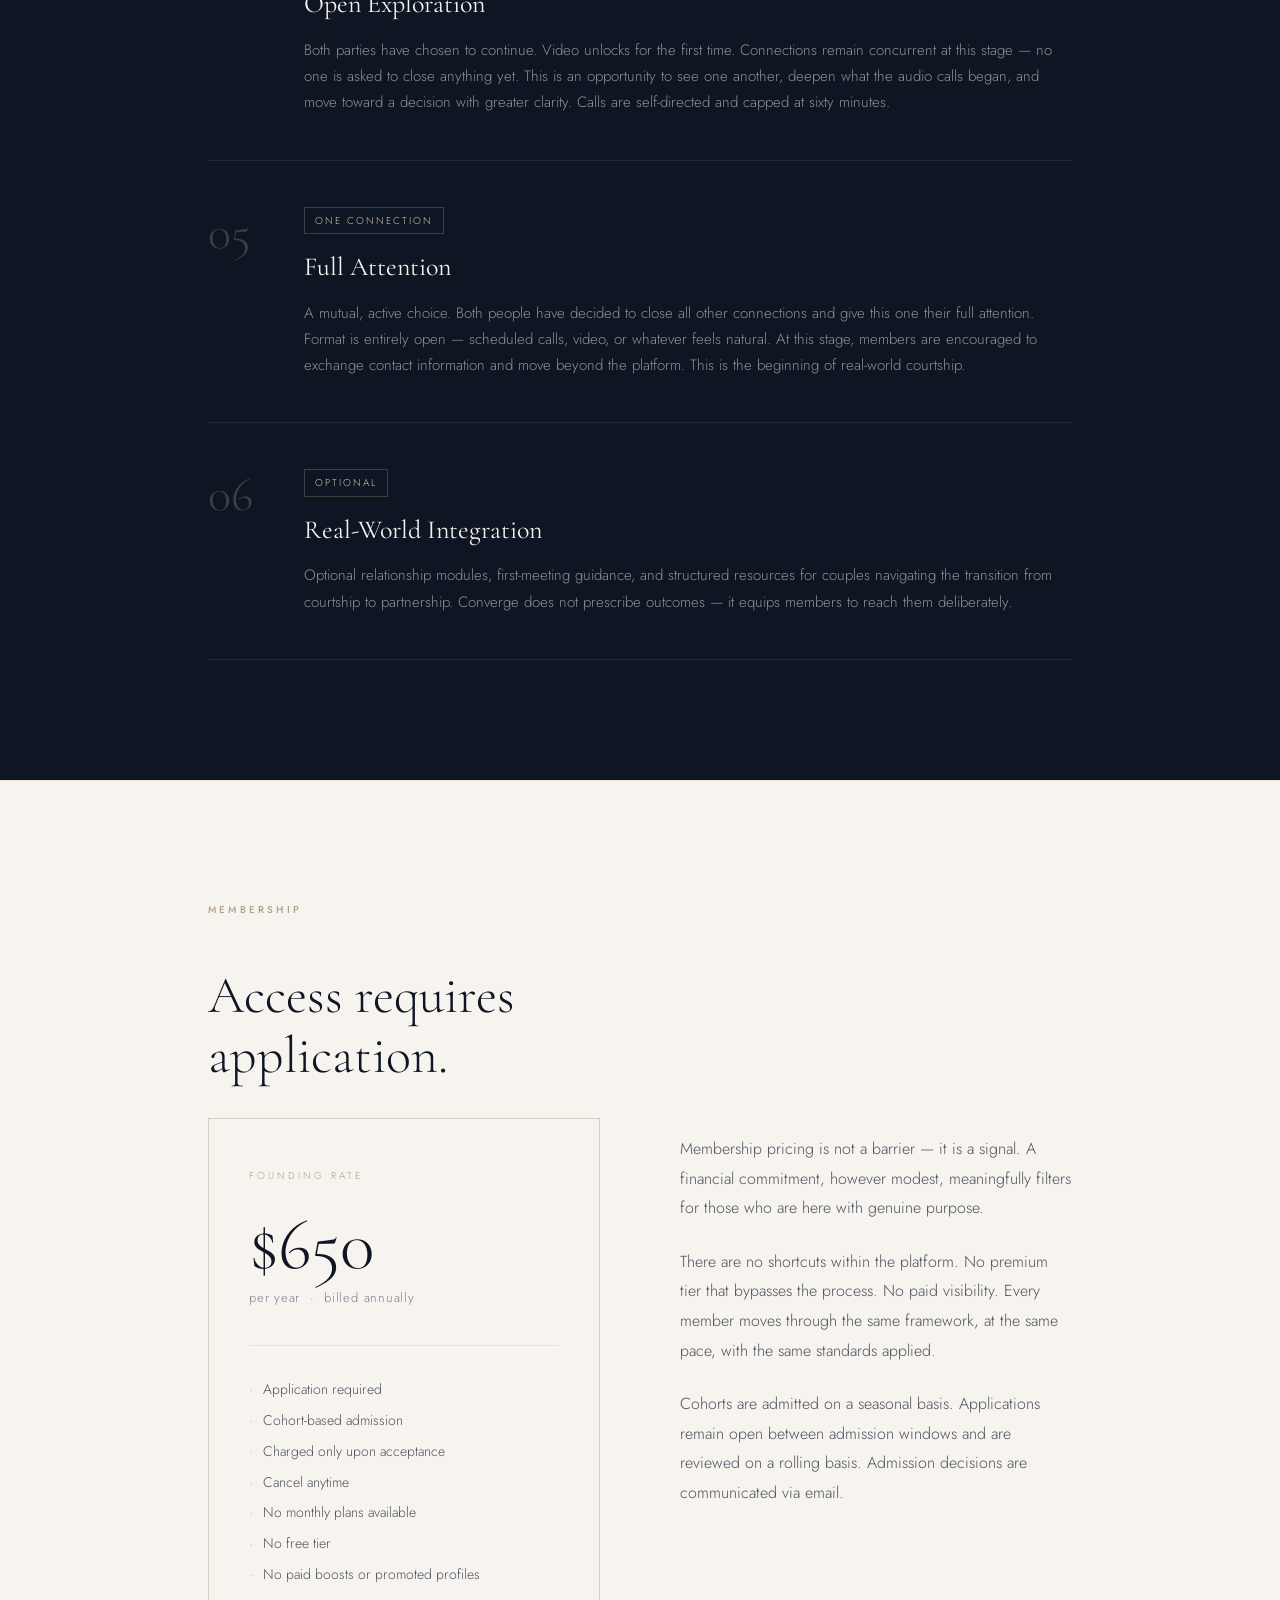
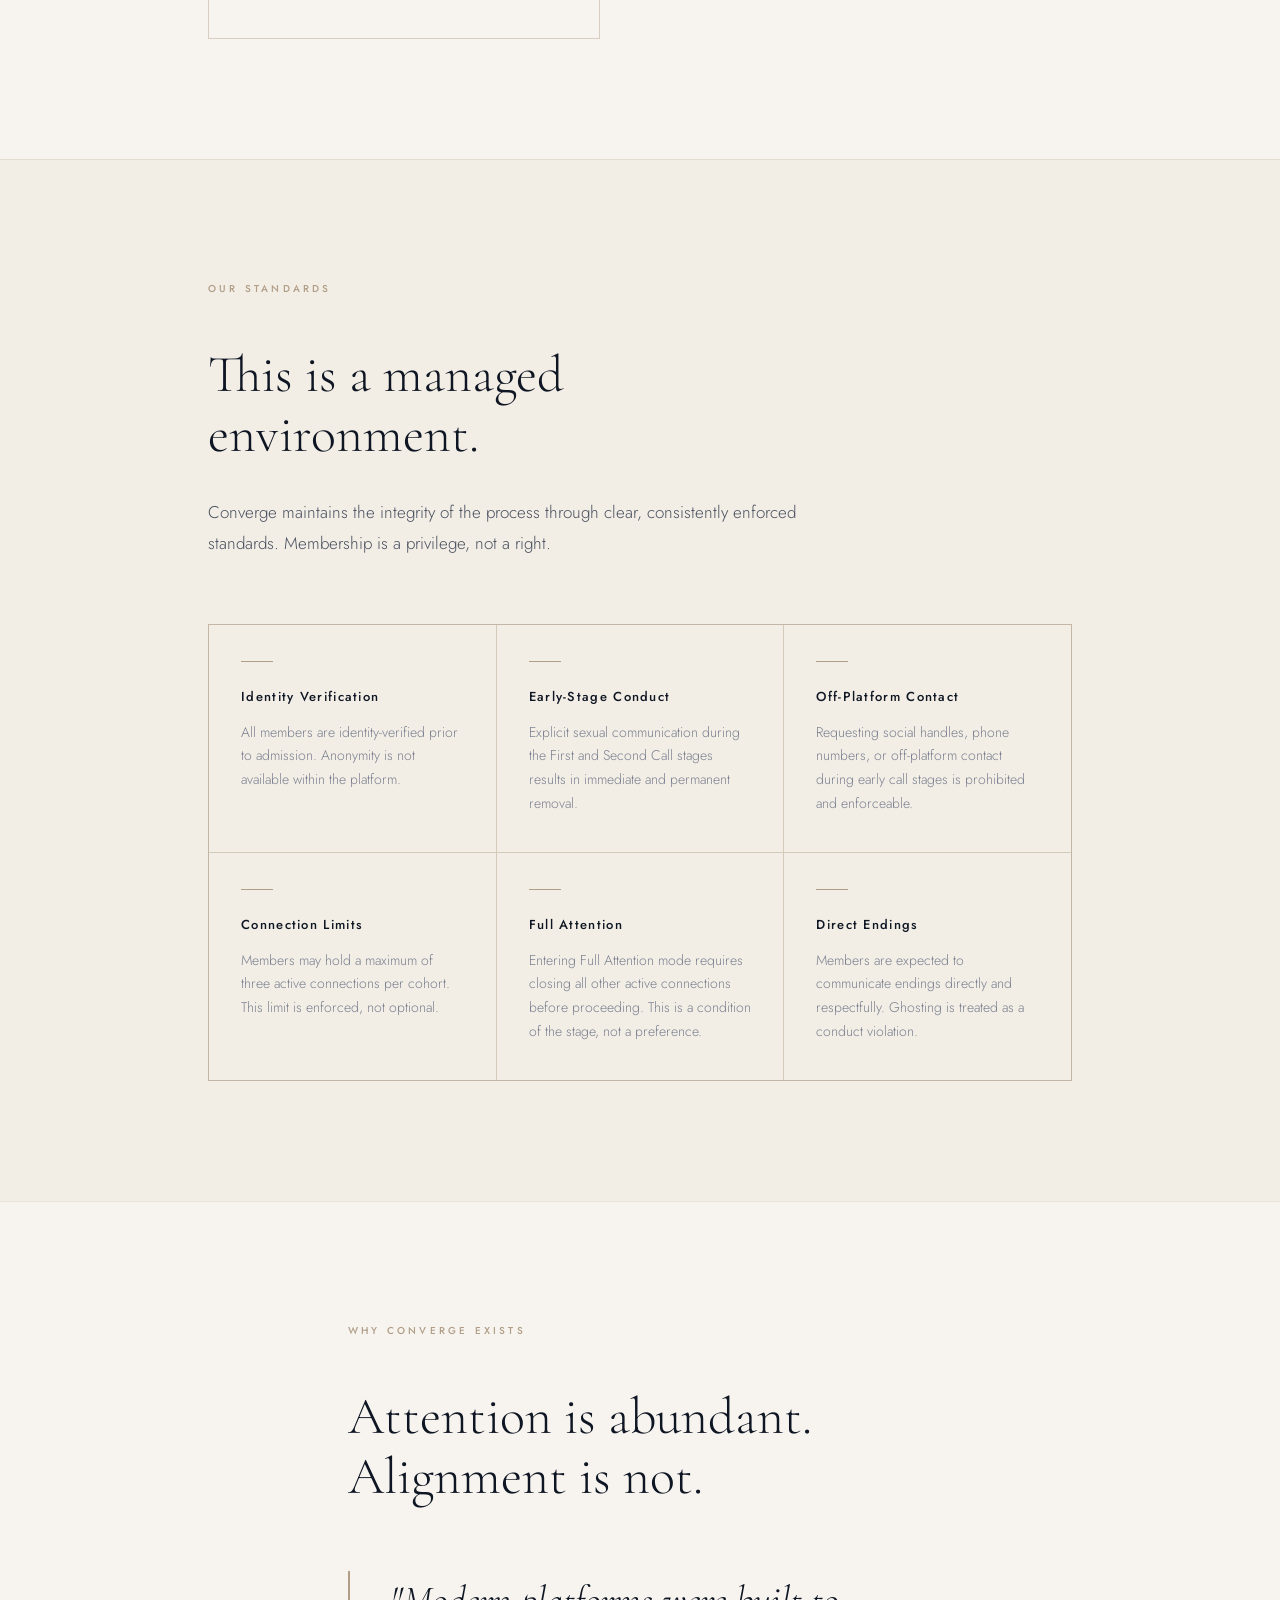
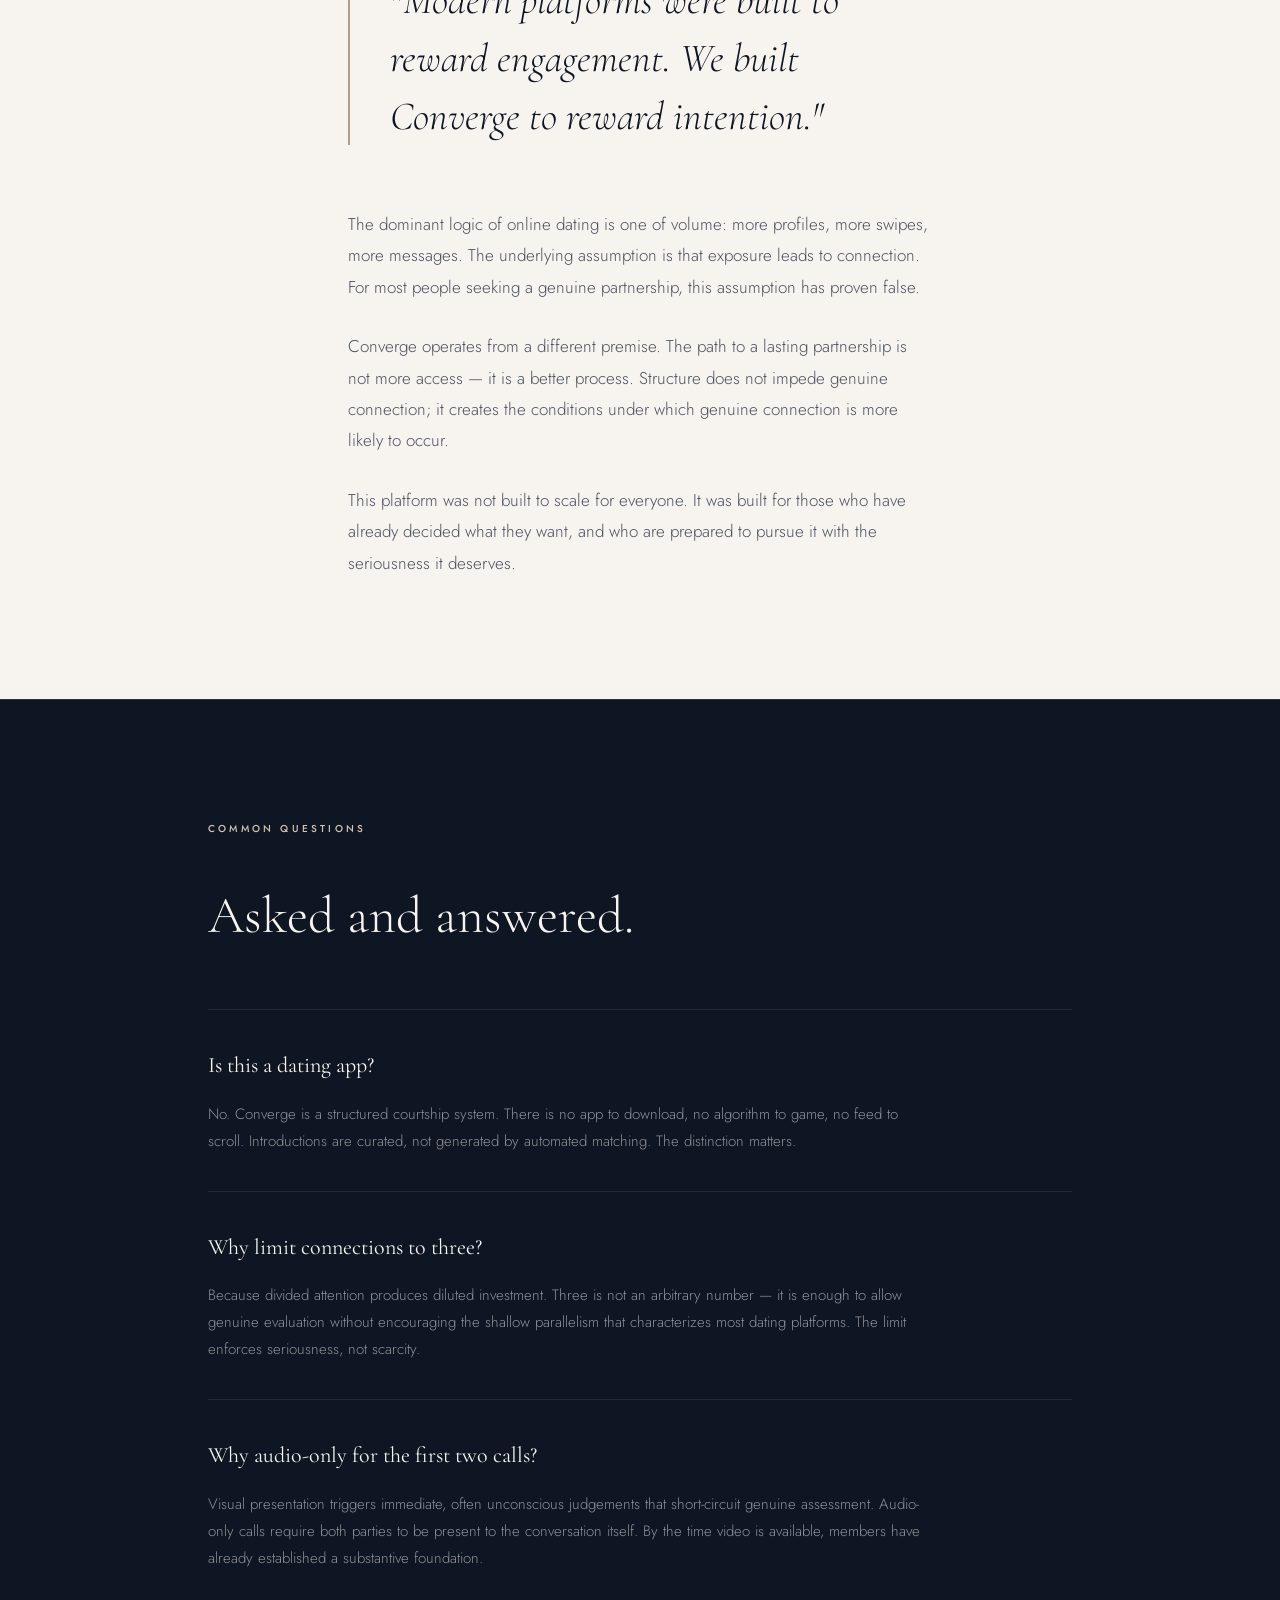
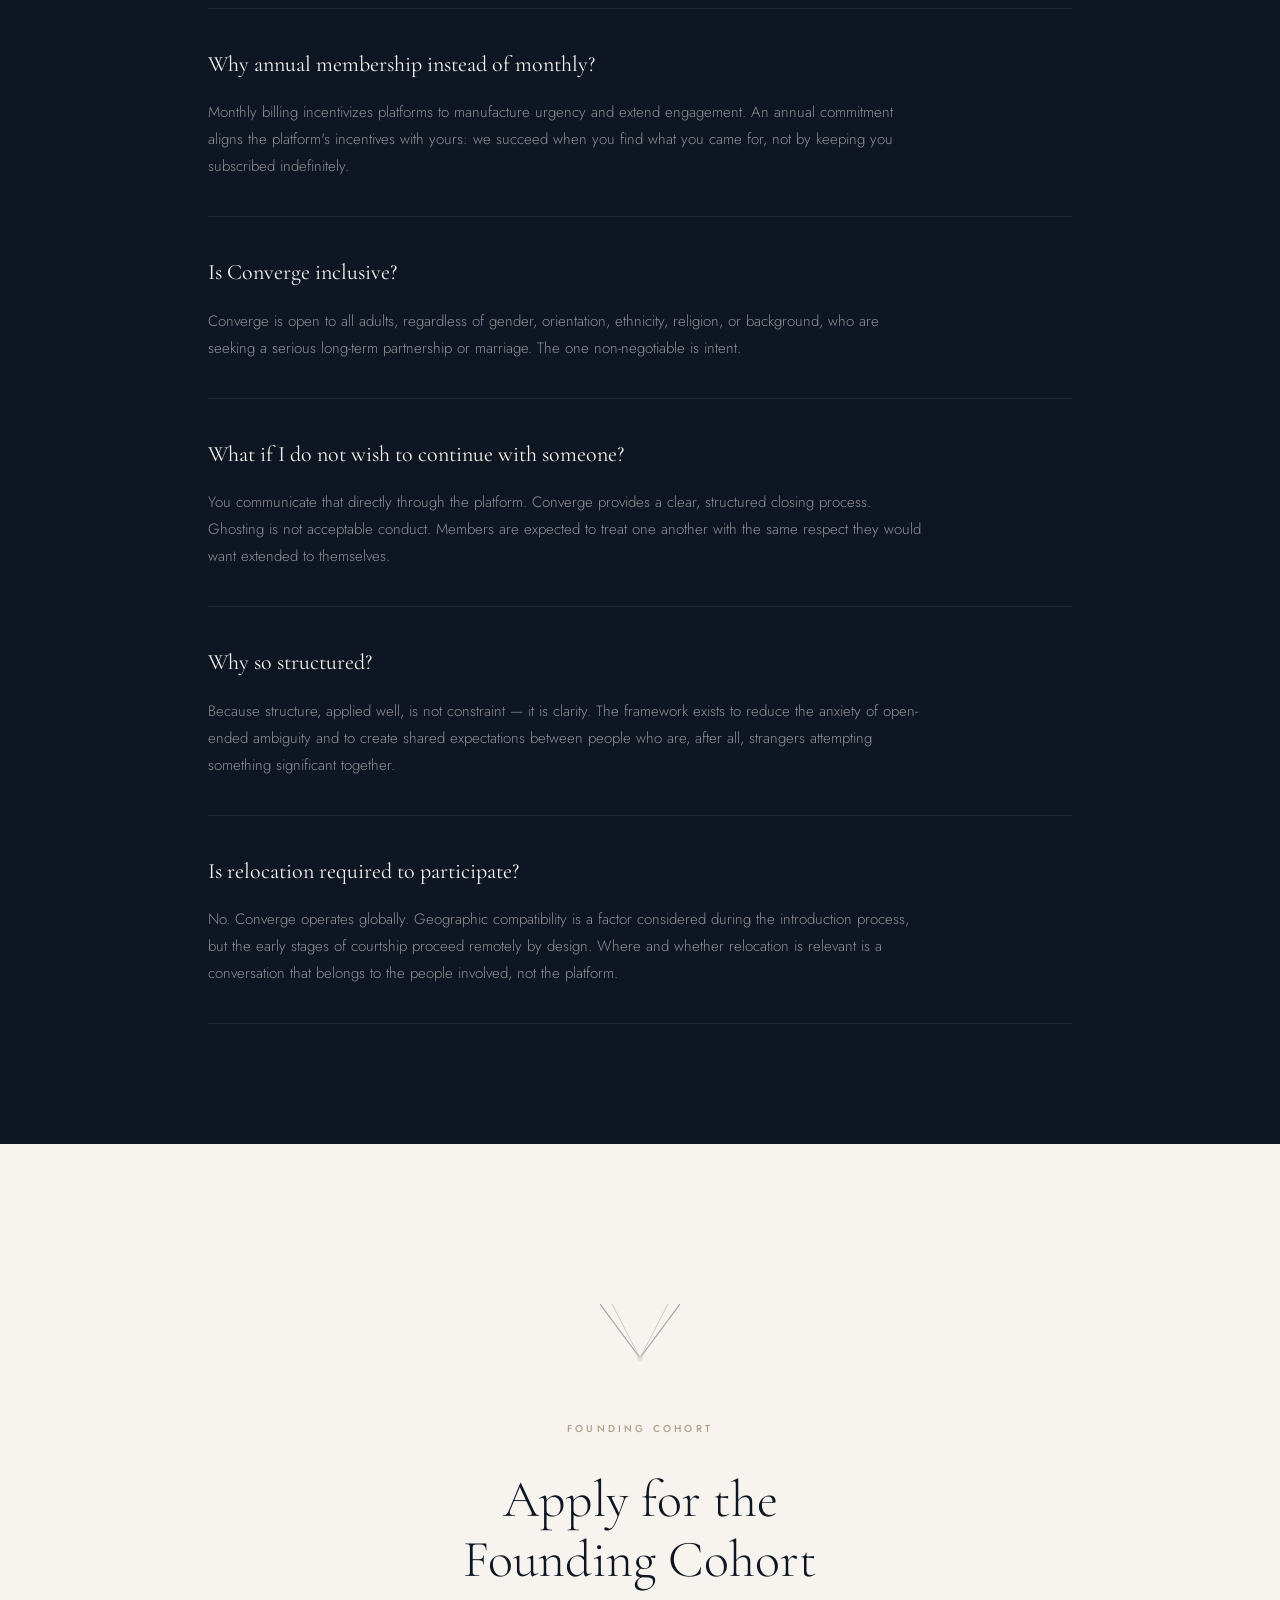
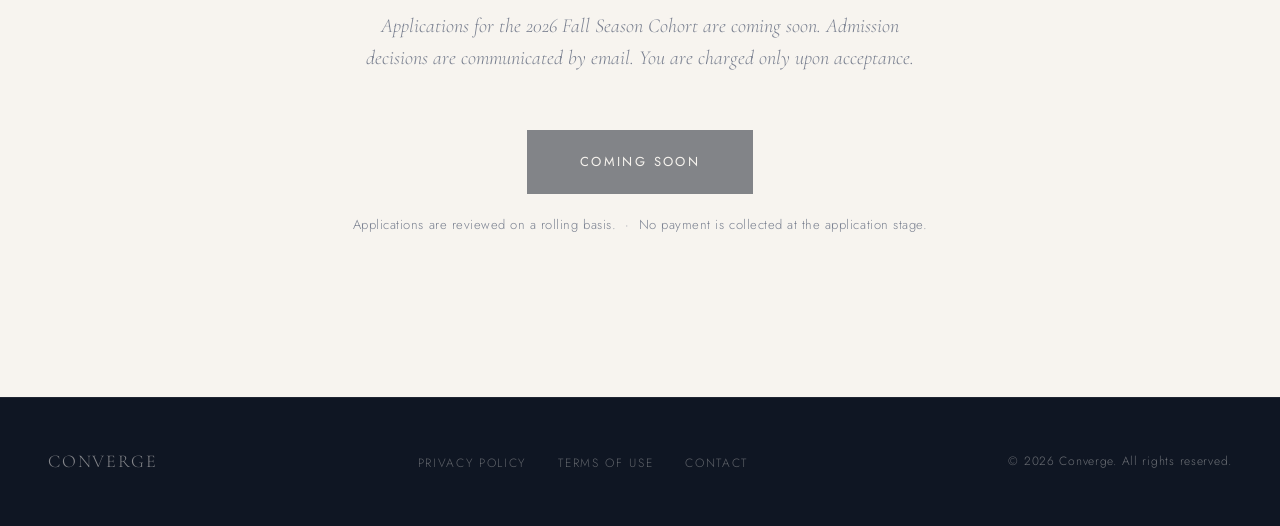
==== commit d35512a6: "max 3 per cohort" ====
--- a/index.html
+++ b/index.html
@@ -226,7 +226,7 @@
         <div class="standard-item">
           <div class="icon"></div>
           <h4>Connection Limits</h4>
-          <p>Members may hold a maximum of three active connections at any time. This limit is enforced, not optional.</p>
+          <p>Members may hold a maximum of three active connections per cohort. This limit is enforced, not optional.</p>
         </div>
         <div class="standard-item">
           <div class="icon"></div>
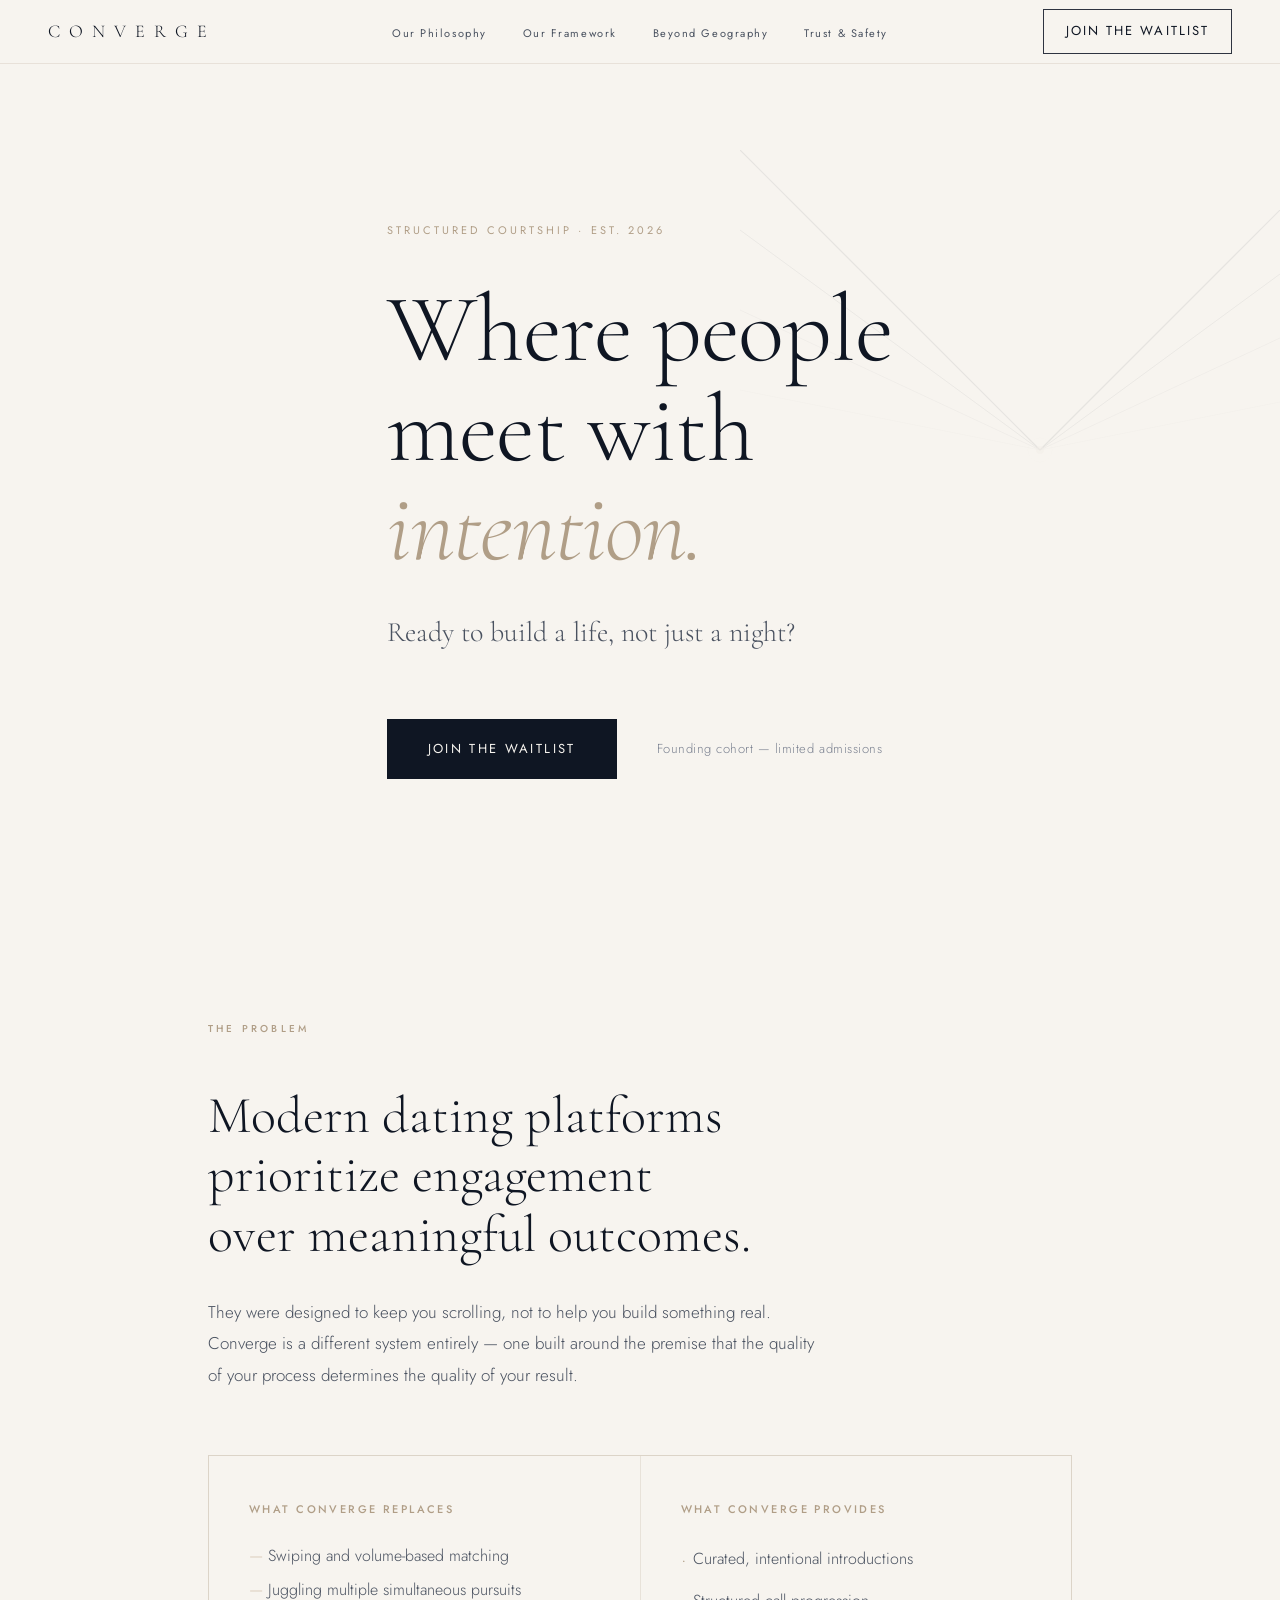
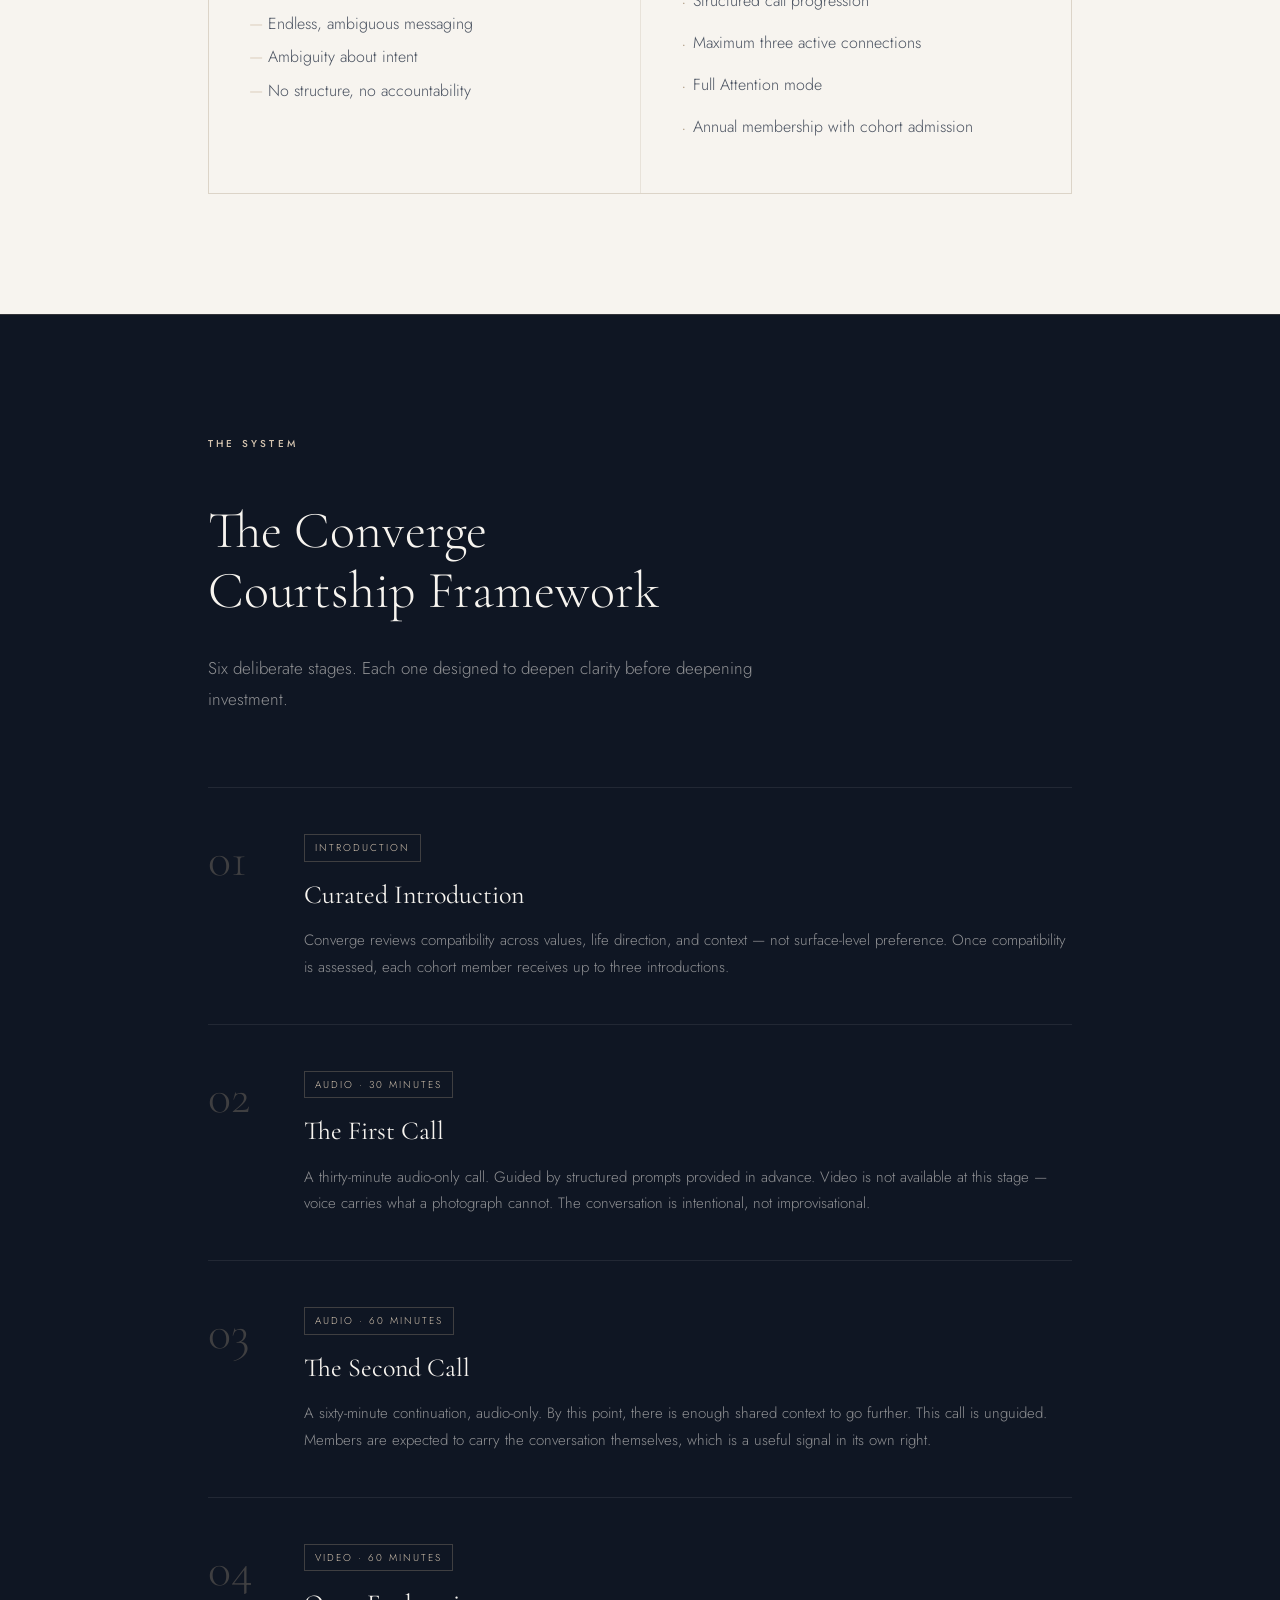
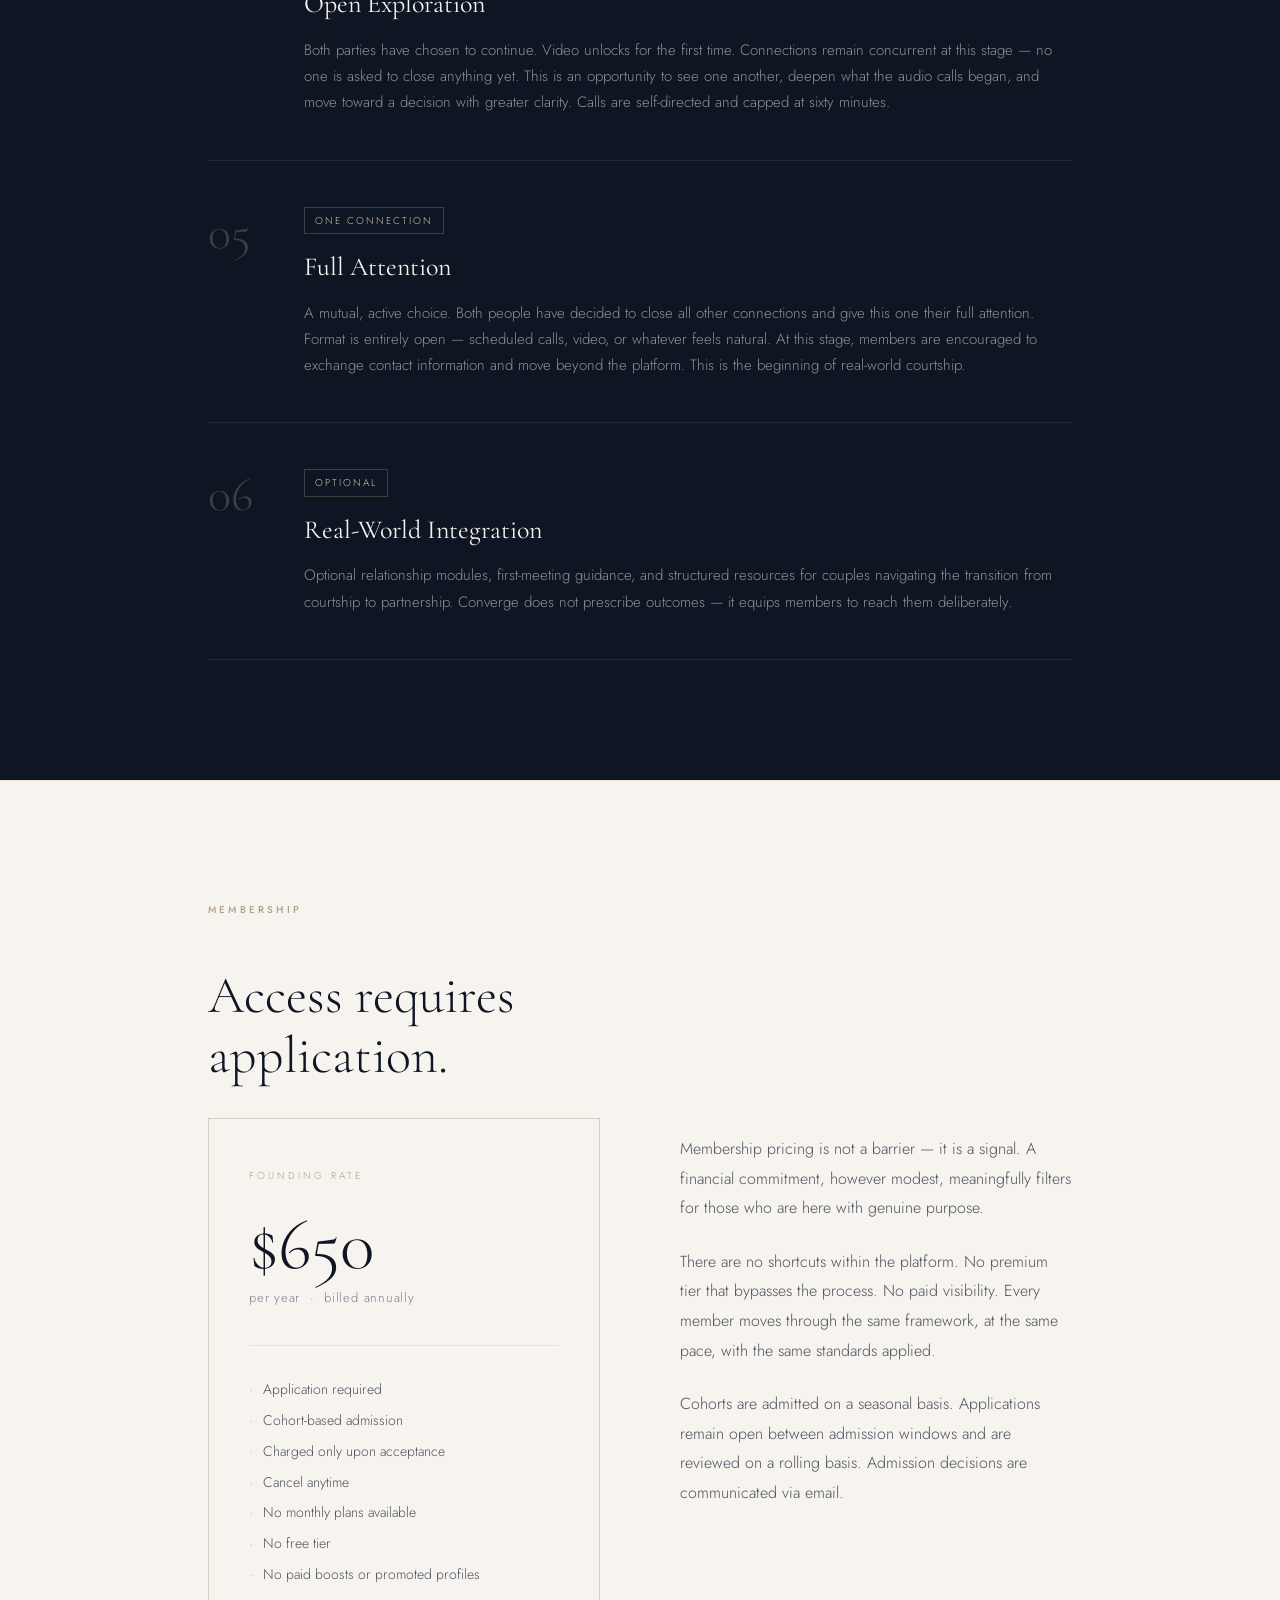
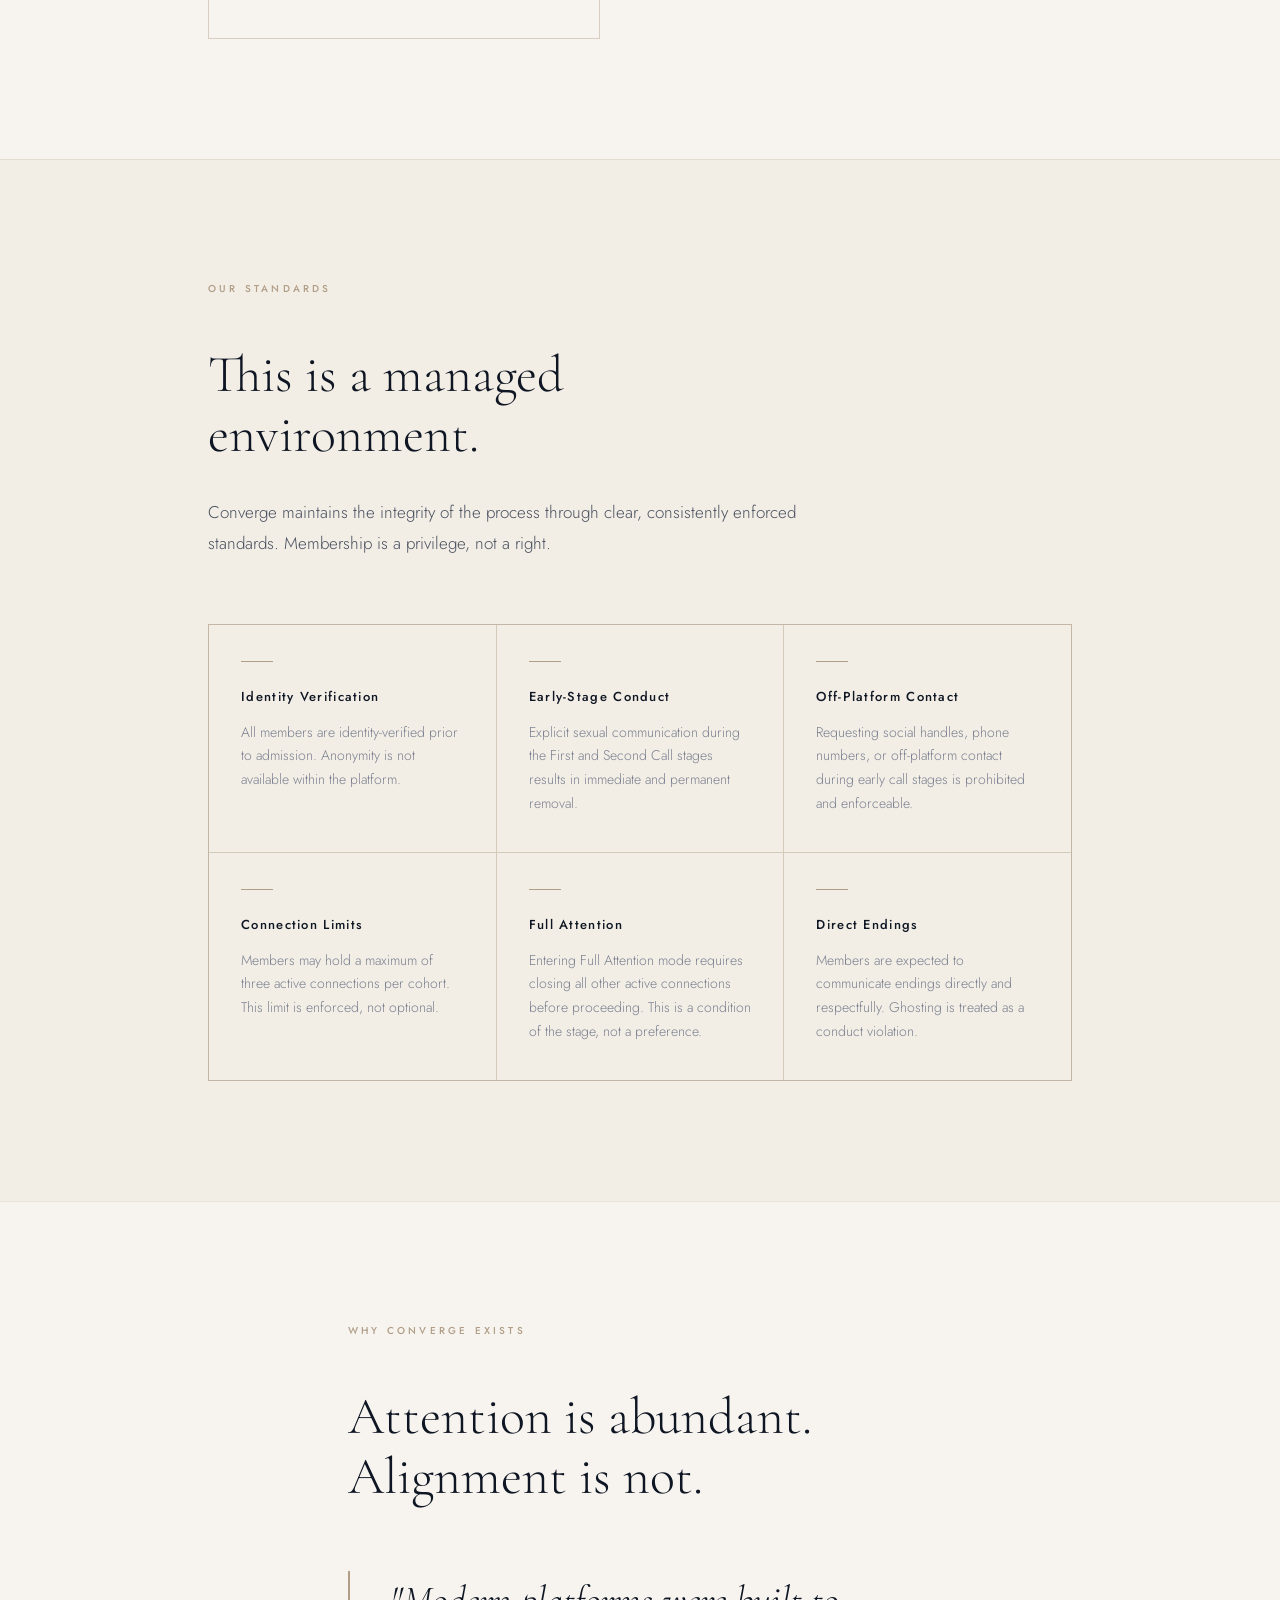
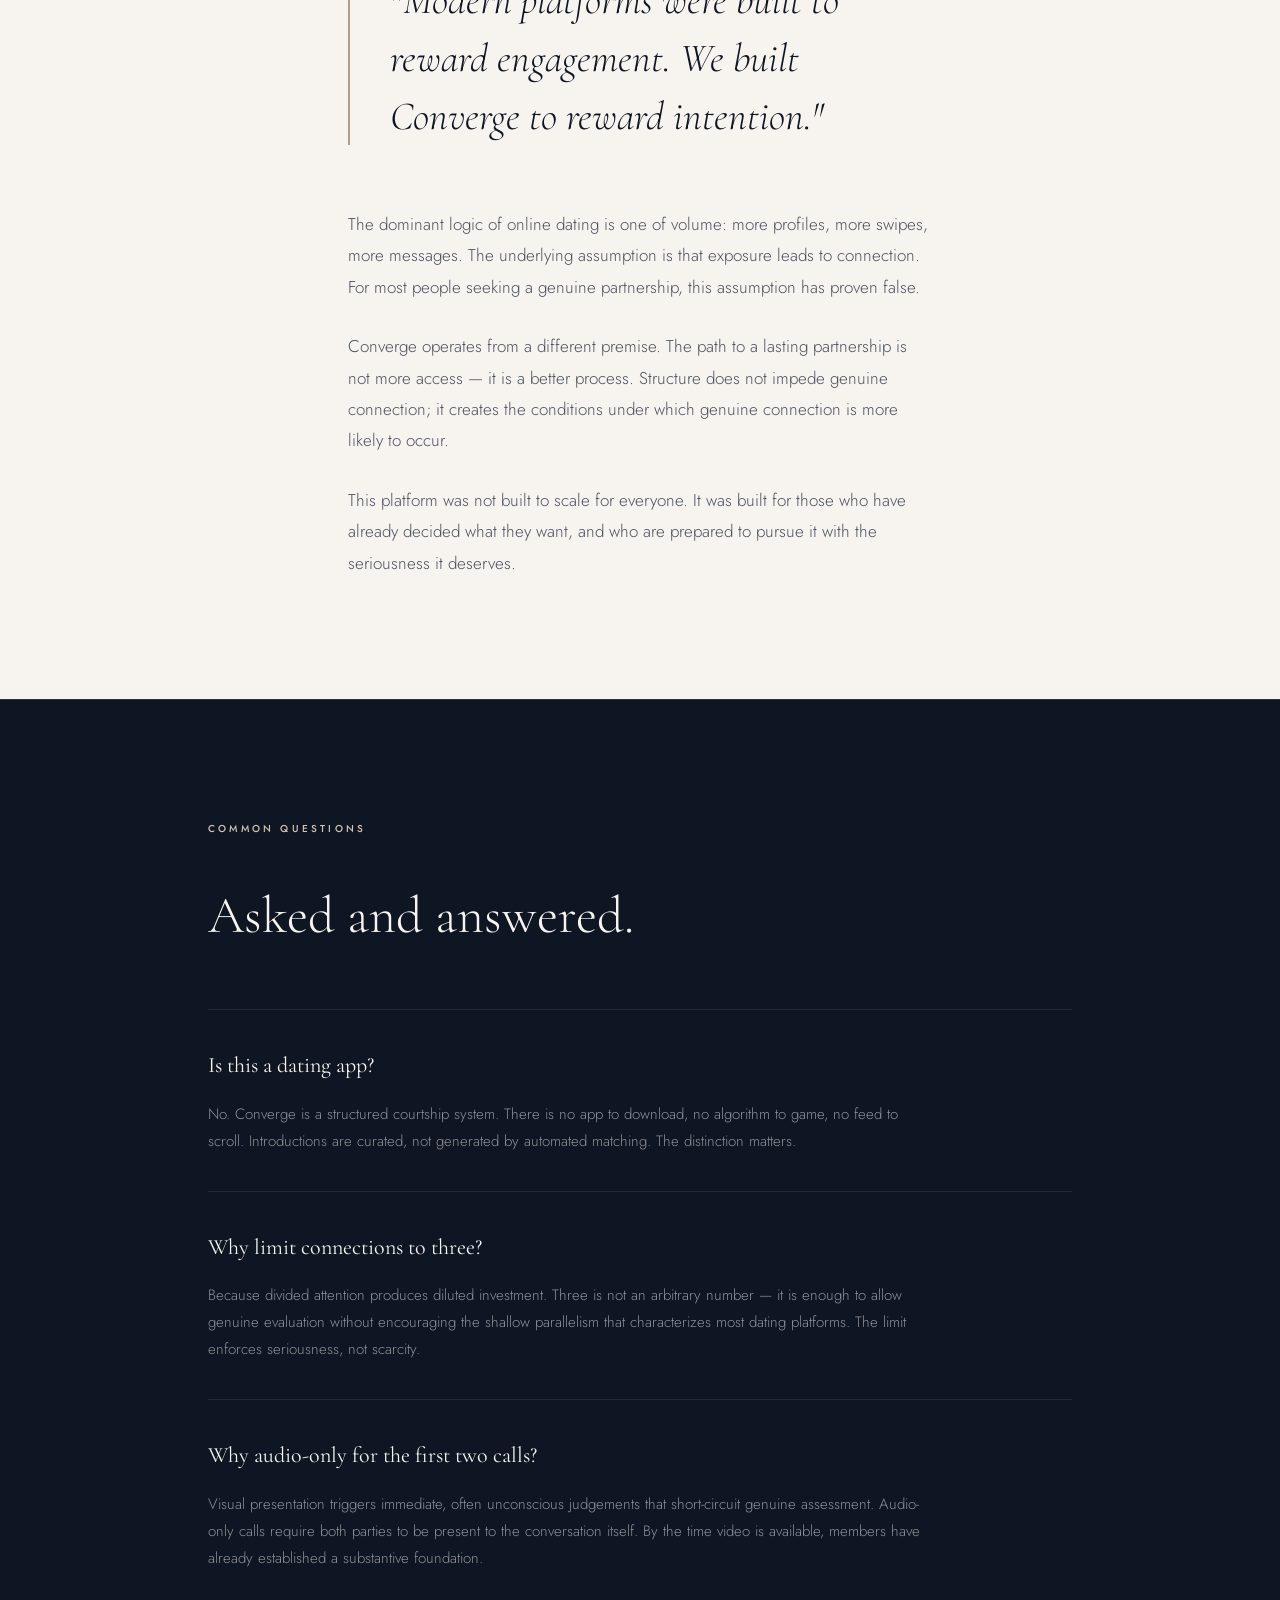
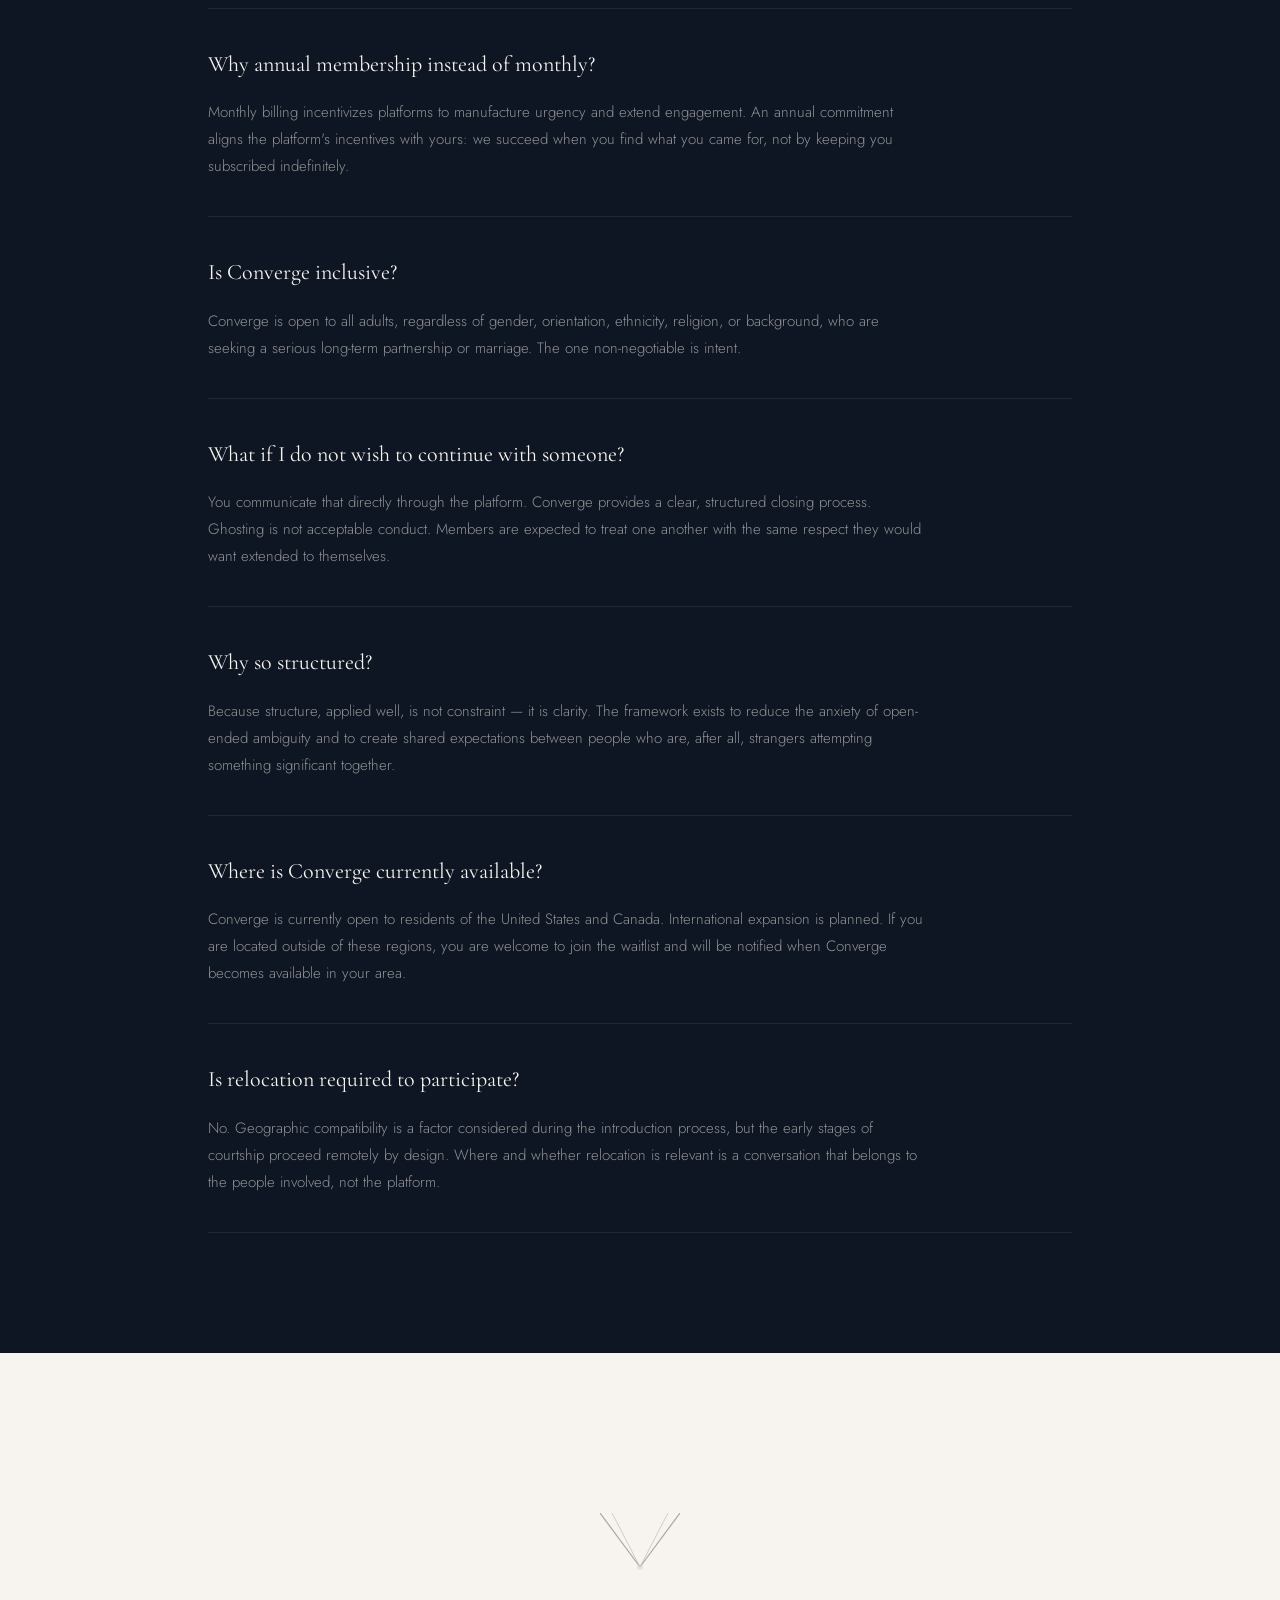
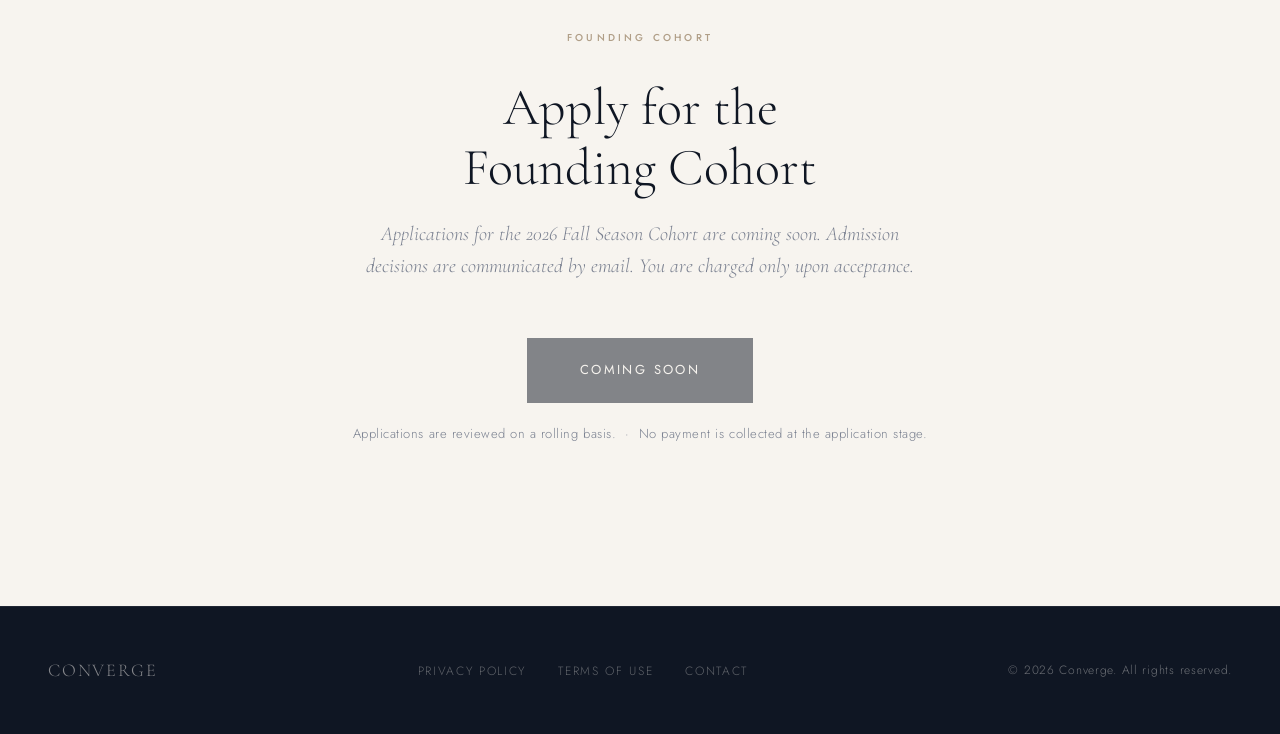
==== commit 97e3caed: "us and canada" ====
--- a/index.html
+++ b/index.html
@@ -296,9 +296,14 @@
           <p class="faq-a">Because structure, applied well, is not constraint — it is clarity. The framework exists to reduce the anxiety of open-ended ambiguity and to create shared expectations between people who are, after all, strangers attempting something significant together.</p>
         </div>
         <div class="faq-item">
-          <p class="faq-q">Is relocation required to participate?</p>
-          <p class="faq-a">No. Converge operates globally. Geographic compatibility is a factor considered during the introduction process, but the early stages of courtship proceed remotely by design. Where and whether relocation is relevant is a conversation that belongs to the people involved, not the platform.</p>
-        </div>
+  <p class="faq-q">Where is Converge currently available?</p>
+  <p class="faq-a">Converge is currently open to residents of the United States and Canada. International expansion is planned. If you are located outside of these regions, you are welcome to join the waitlist and will be notified when Converge becomes available in your area.</p>
+</div>
+
+<div class="faq-item">
+  <p class="faq-q">Is relocation required to participate?</p>
+  <p class="faq-a">No. Geographic compatibility is a factor considered during the introduction process, but the early stages of courtship proceed remotely by design. Where and whether relocation is relevant is a conversation that belongs to the people involved, not the platform.</p>
+</div>
       </div>
     </div>
   </section>
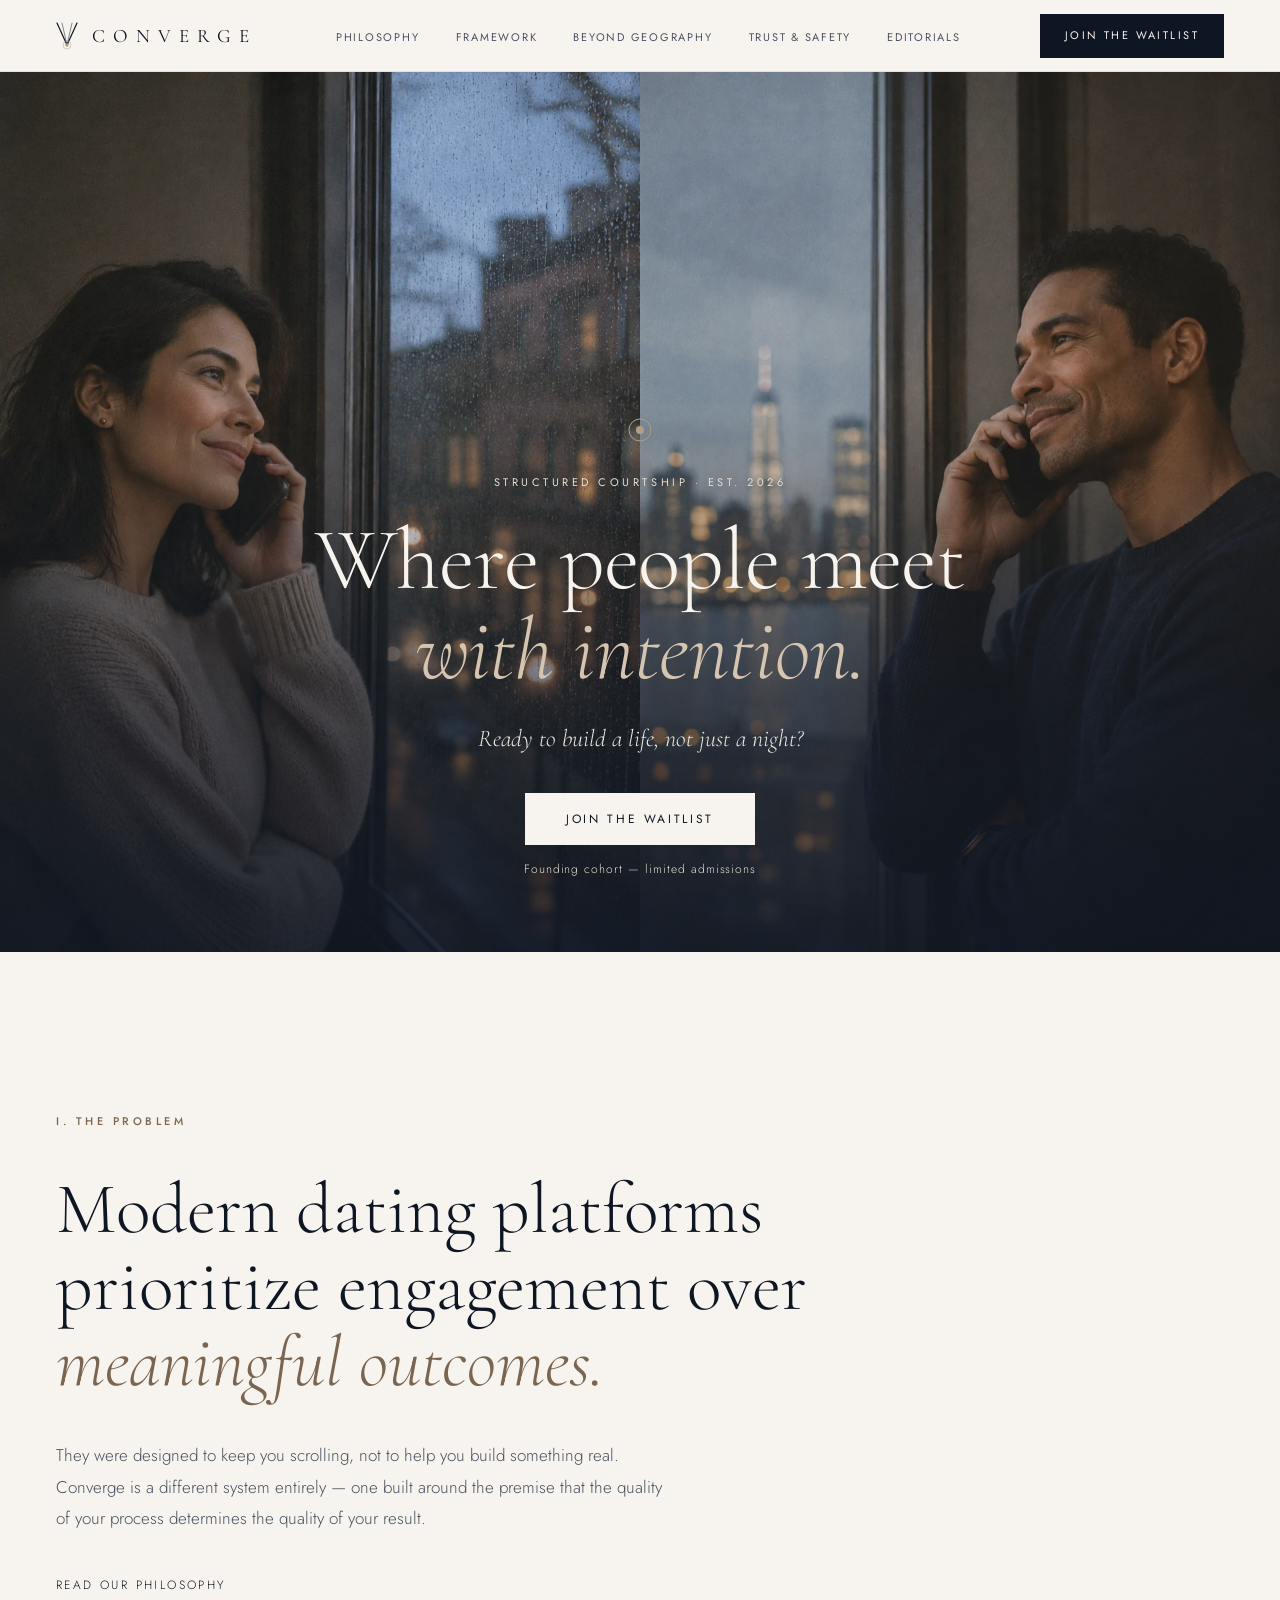
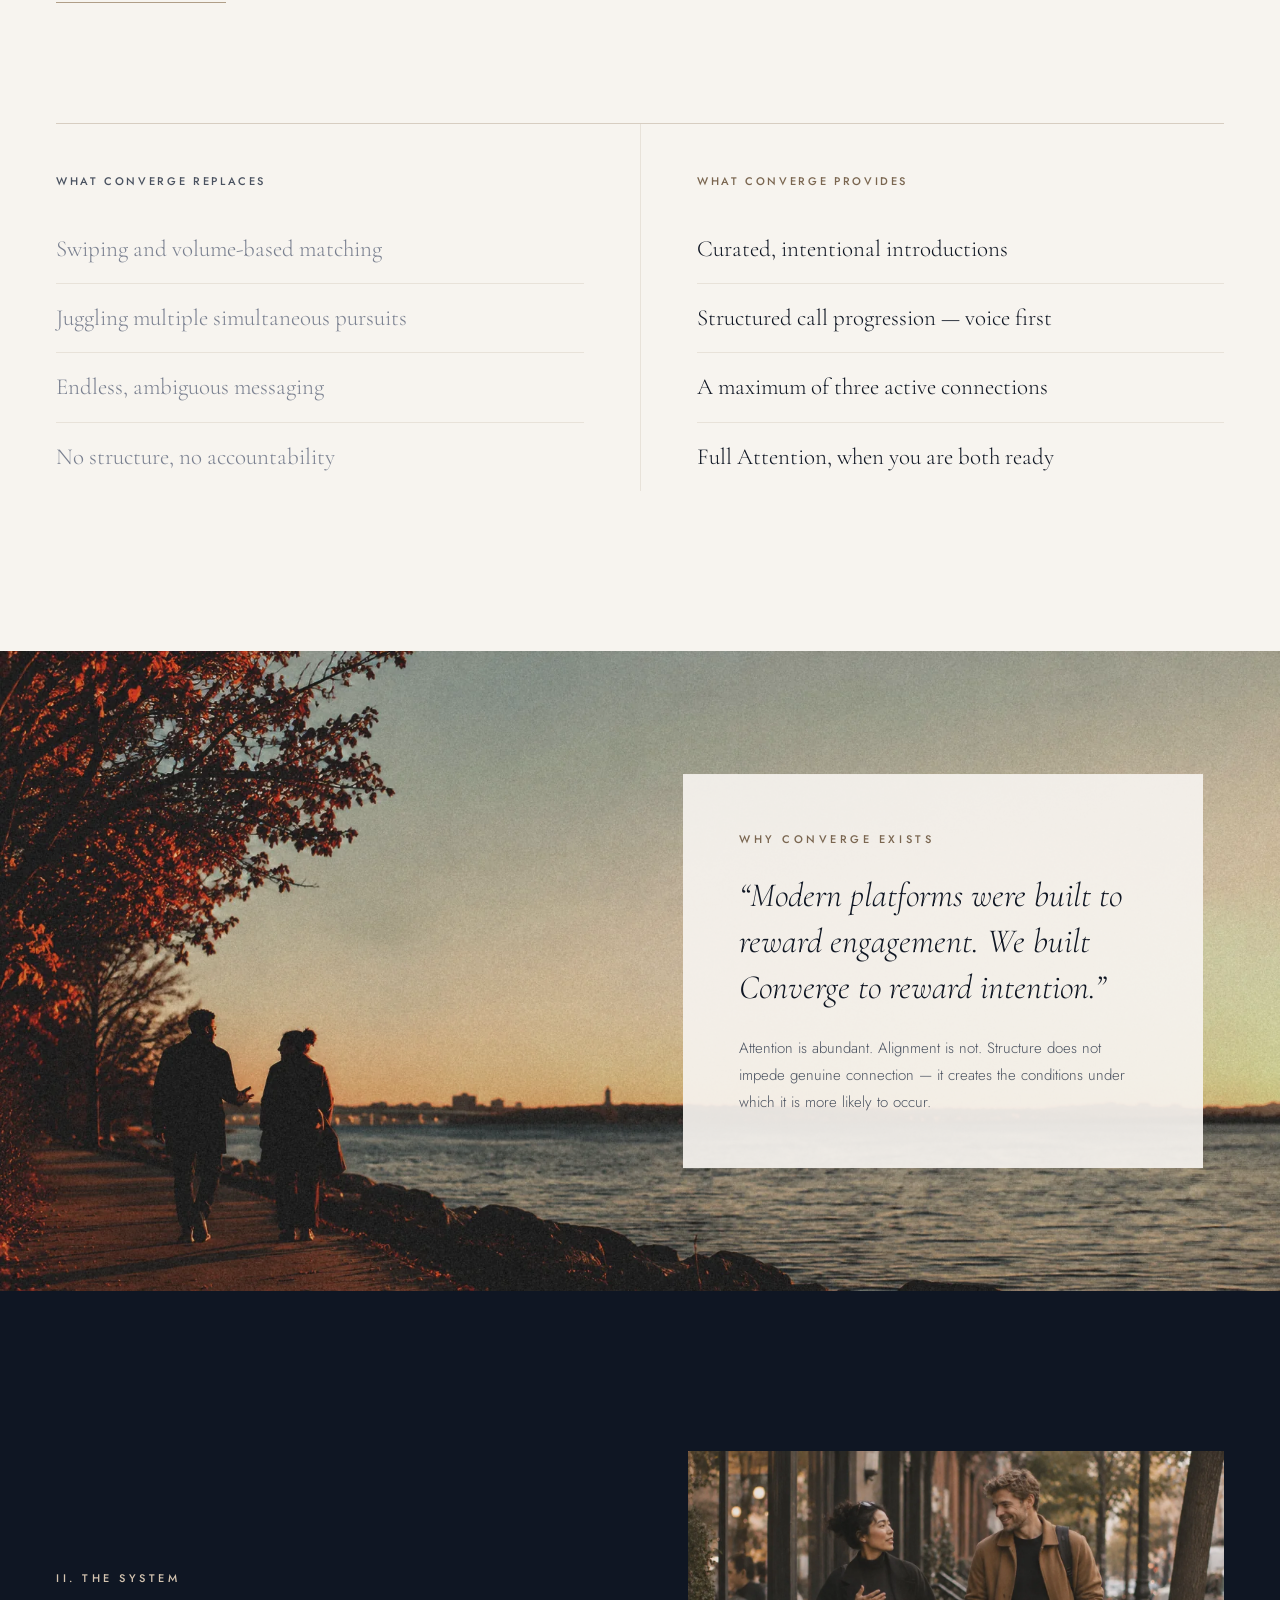
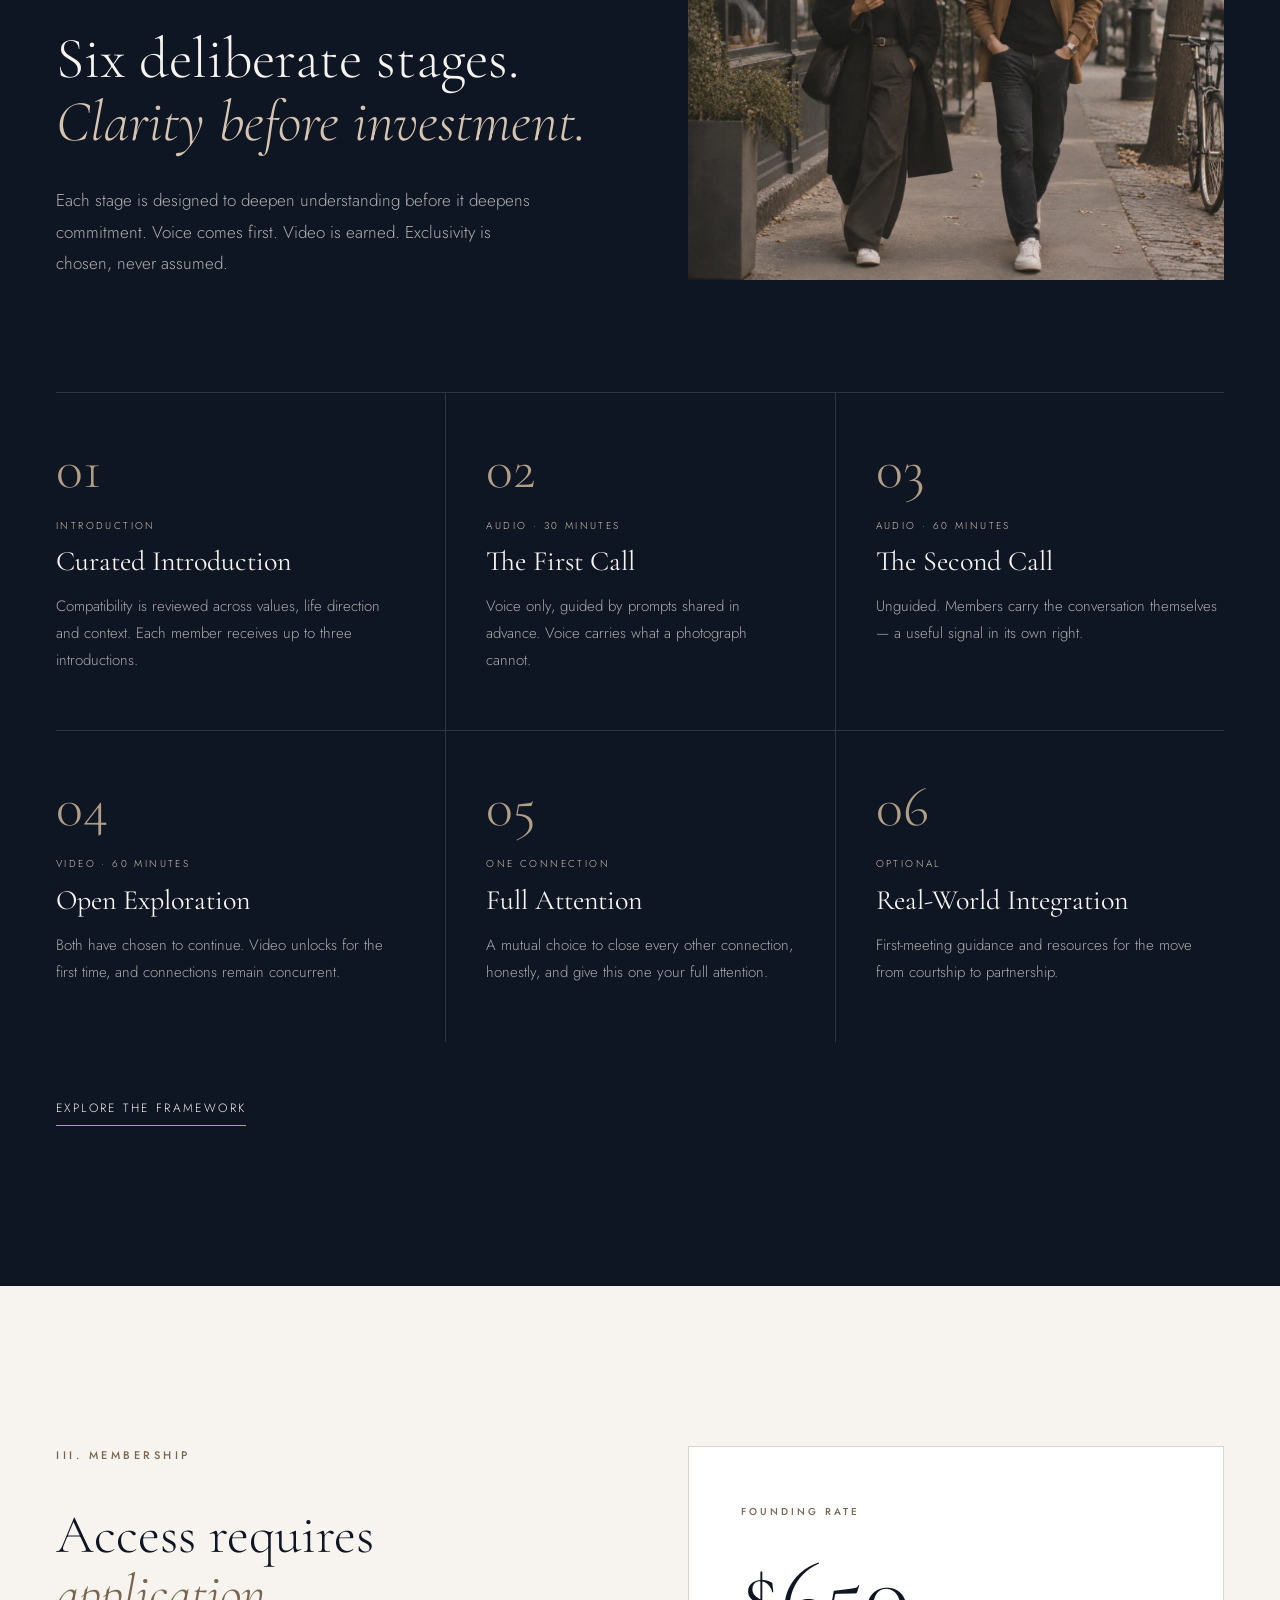
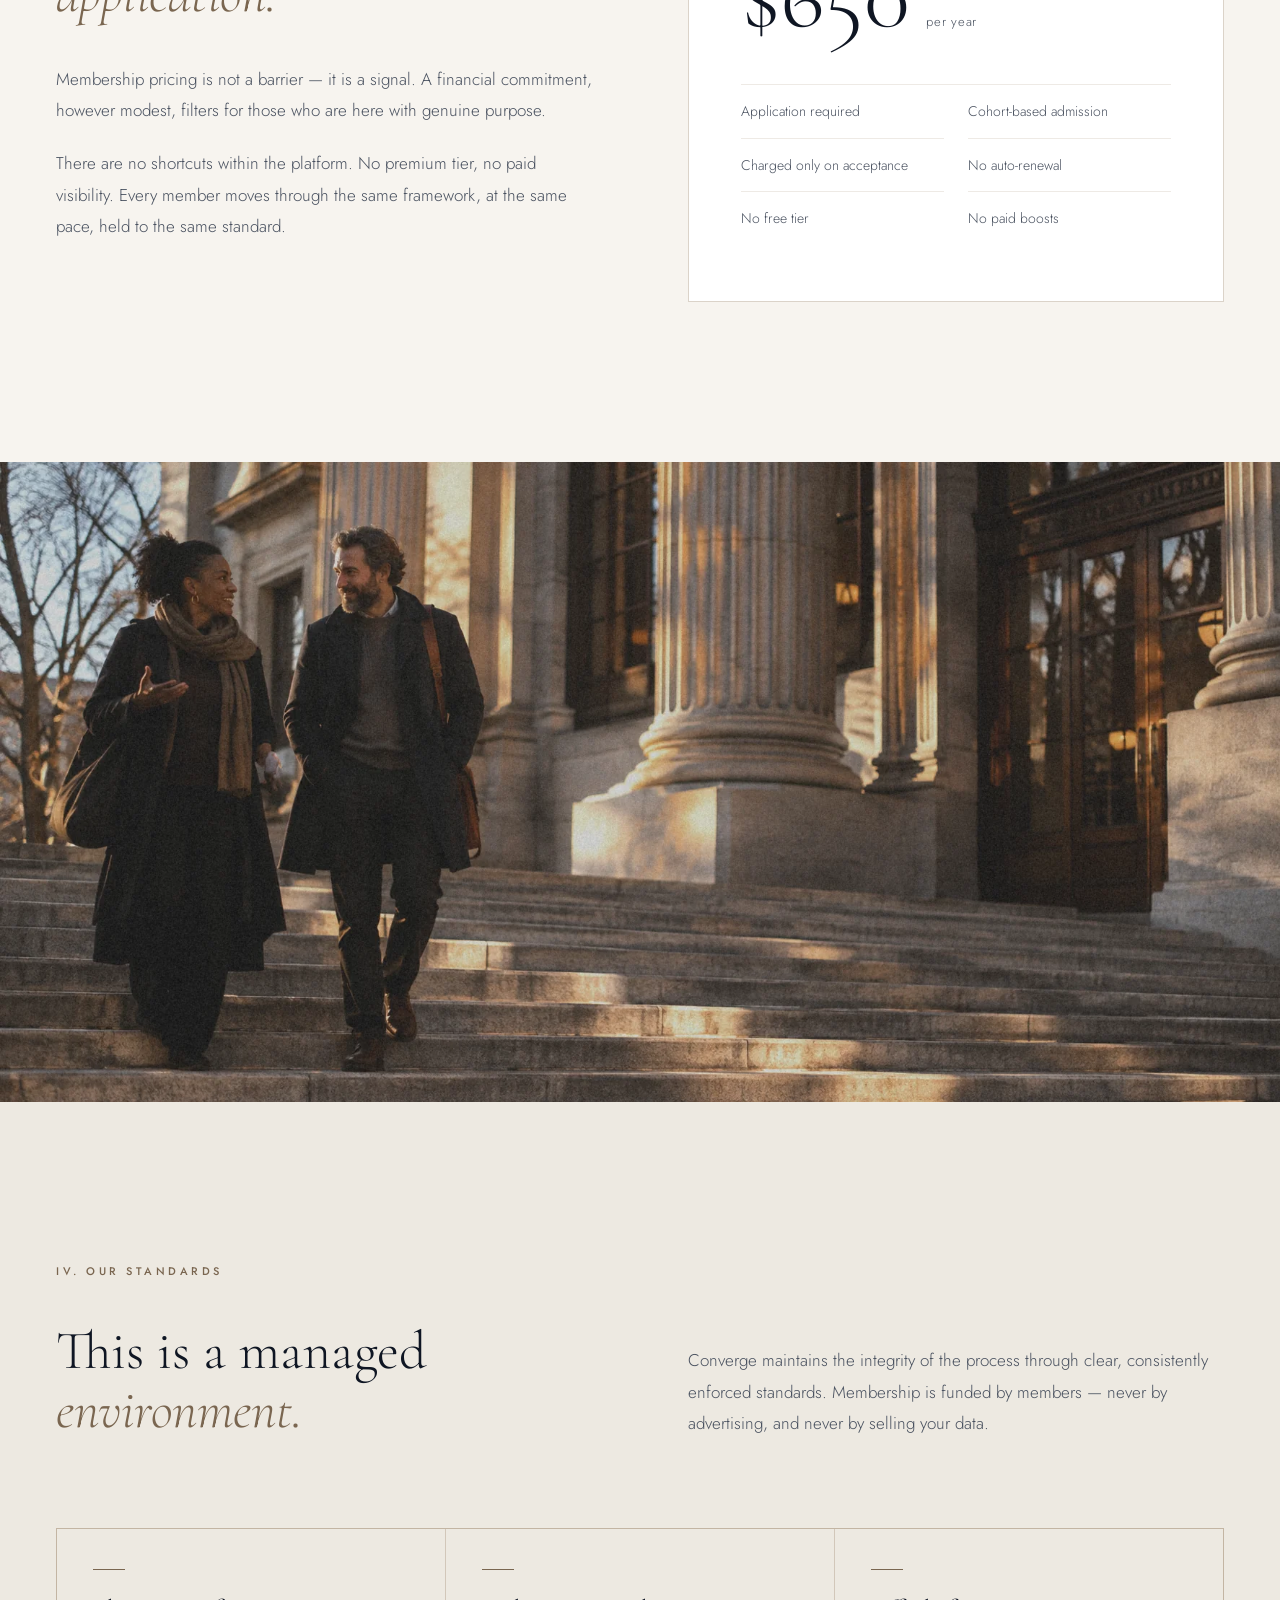
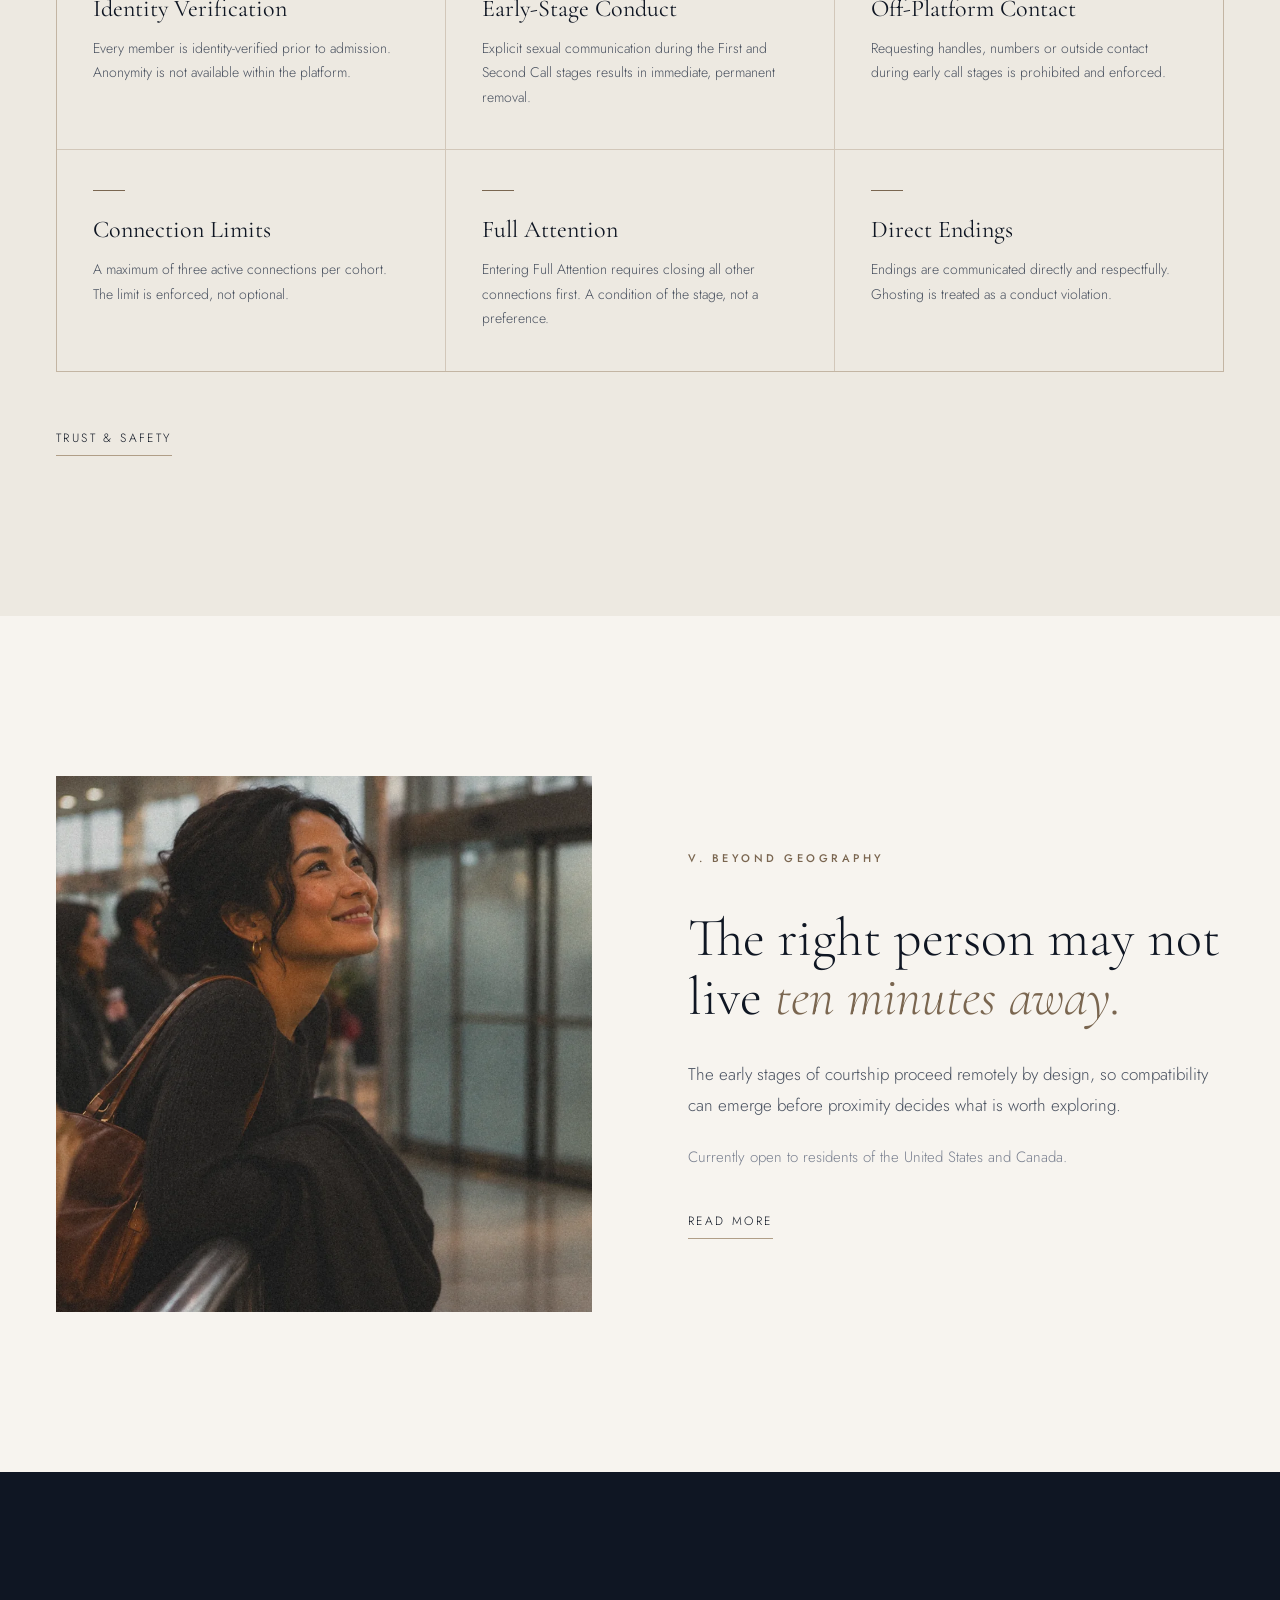
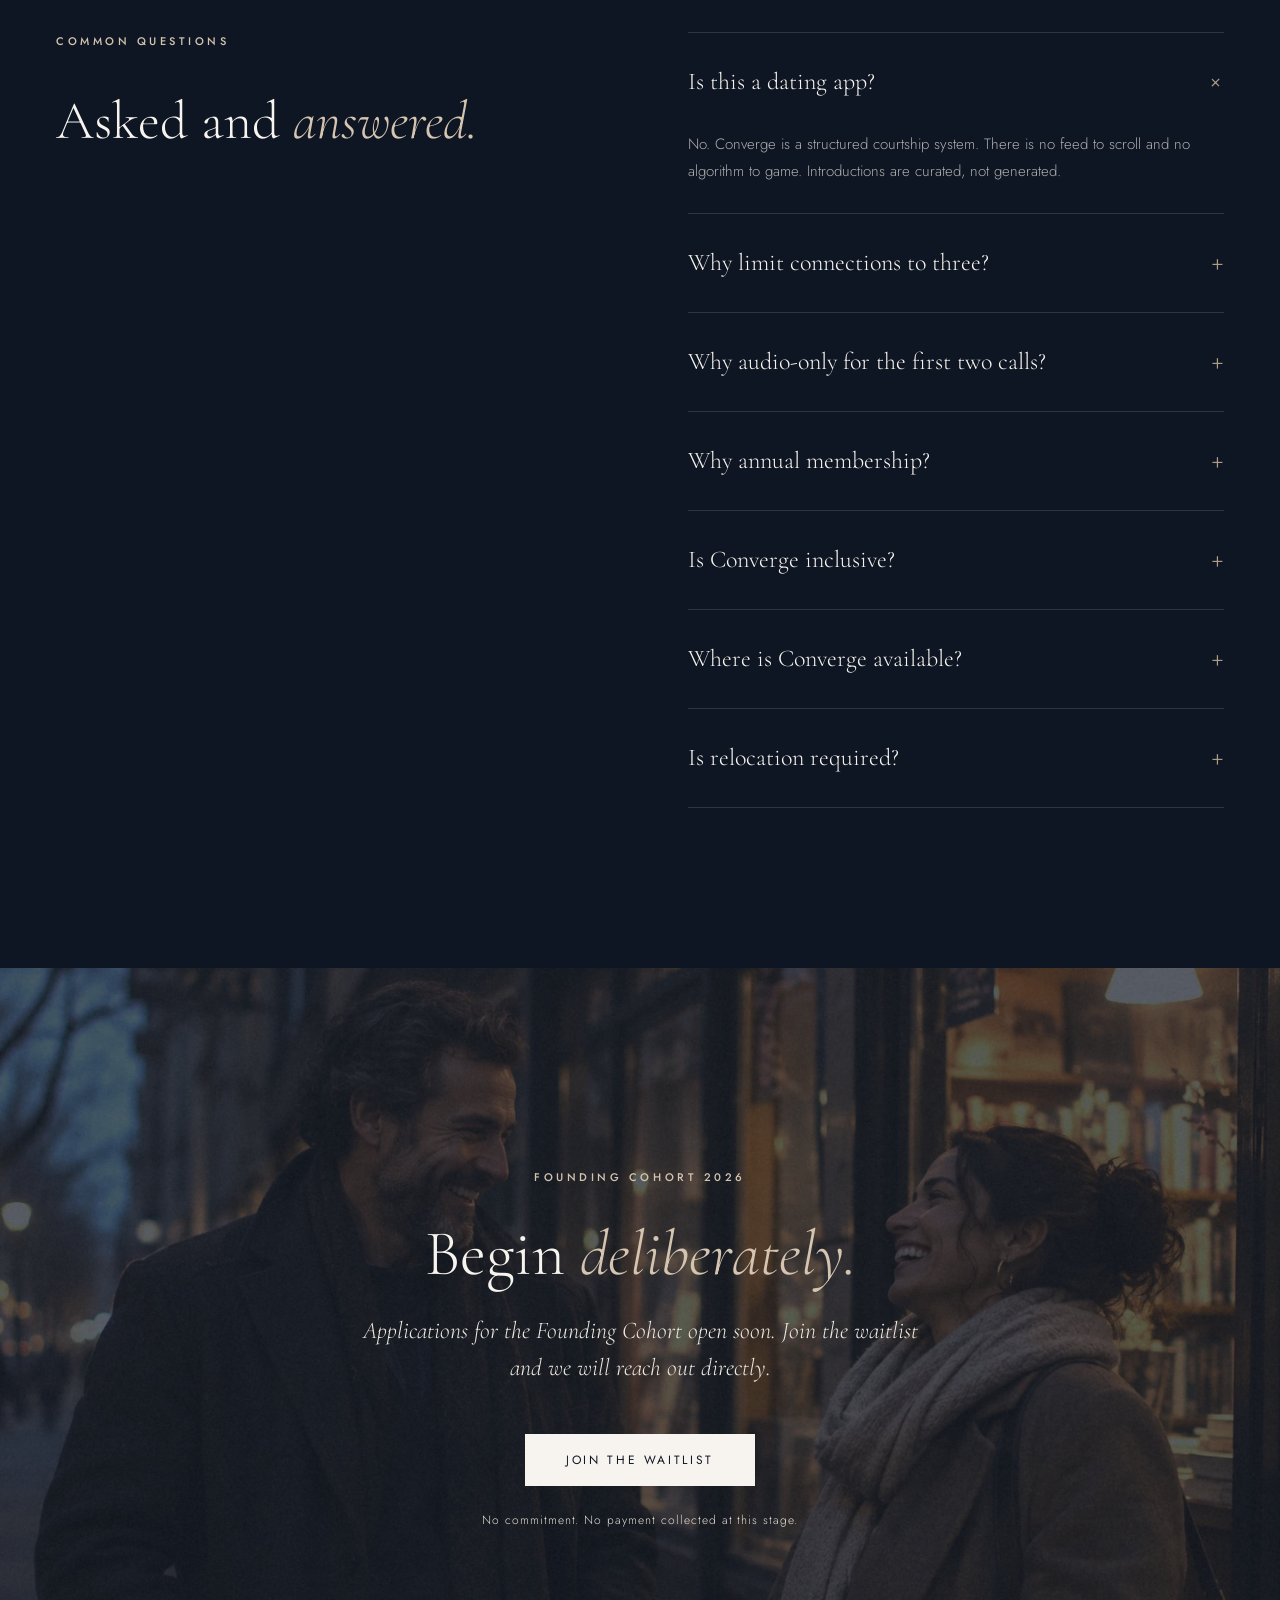
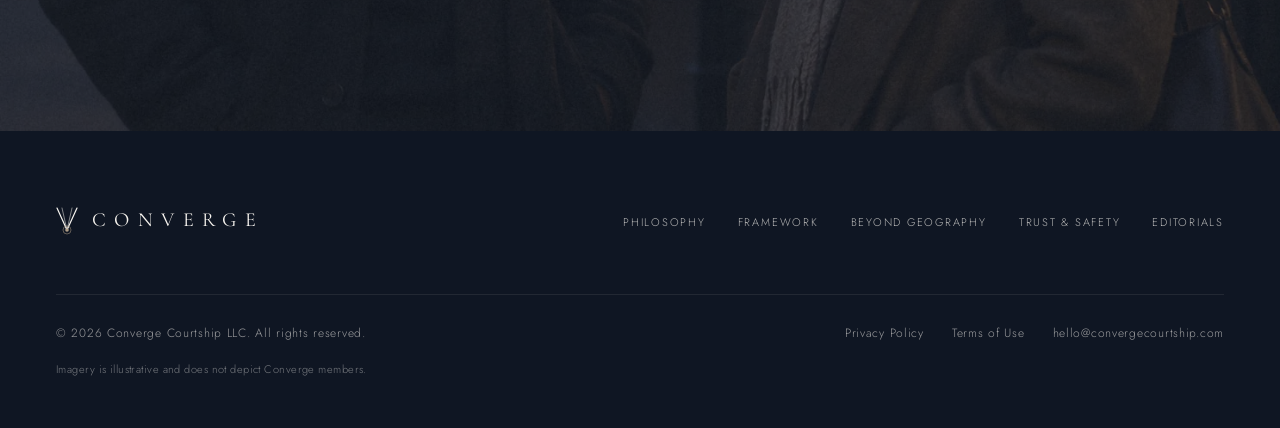
==== commit 853ab457: "Add files via upload Site Redesign" ====
--- a/index.html
+++ b/index.html
@@ -1,343 +1,289 @@
 <!DOCTYPE html>
 <html lang="en">
-
 <head>
   <meta charset="UTF-8"/>
   <meta name="viewport" content="width=device-width, initial-scale=1.0"/>
-  <meta name="description" content="Converge — A structured courtship system for adults ready to build a life together. Where serious people meet with intention."/>
-  <title>Converge — Where people meet with intention.</title>
+  <title>Converge — Where people meet with intention</title>
+  <meta name="description" content="Converge is a structured courtship platform for adults ready to build a life together. Curated introductions, voice-first calls, and a deliberate pace."/>
+  <meta property="og:title" content="Converge — Where people meet with intention"/>
+  <meta property="og:description" content="Converge is a structured courtship platform for adults ready to build a life together. Curated introductions, voice-first calls, and a deliberate pace."/>
+  <meta property="og:type" content="website"/>
+  <meta name="theme-color" content="#f7f4ef"/>
+  <link rel="icon" href="favicon.svg" type="image/svg+xml"/>
   <link rel="preconnect" href="https://fonts.googleapis.com"/>
   <link rel="preconnect" href="https://fonts.gstatic.com" crossorigin/>
-  <link href="https://fonts.googleapis.com/css2?family=Cormorant+Garamond:ital,wght@0,300;0,400;0,500;1,300;1,400&family=Jost:wght@300;400;500&display=swap" rel="stylesheet"/>
+  <link href="https://fonts.googleapis.com/css2?family=Cormorant+Garamond:ital,wght@0,300;0,400;0,500;1,300;1,400&amp;family=Jost:wght@300;400;500&amp;display=swap" rel="stylesheet"/>
   <link rel="stylesheet" href="css/styles.css"/>
 </head>
 <body>
 
-  <!-- ── NAV ── -->
-  <nav class="site-nav">
-    <a href="index.html" class="nav-logo">C O N V E R G E</a>
-
-    <!-- Desktop nav links -->
-    <ul class="nav-links">
-      <li><a href="philosophy.html">Our Philosophy</a></li>
-      <li><a href="framework.html">Our Framework</a></li>
+  <a class="sr-only" href="#main">Skip to content</a>
+  <header class="site-nav pad">
+    <a href="index.html" class="logo" aria-label="Converge home"><svg viewBox="0 0 44 56" fill="none" aria-hidden="true"><line x1="2" y1="2" x2="22" y2="46" stroke="currentColor" stroke-width="2.4" stroke-linecap="round"/><line x1="42" y1="2" x2="22" y2="46" stroke="currentColor" stroke-width="2.4" stroke-linecap="round"/><line x1="12" y1="2" x2="22" y2="46" stroke="currentColor" stroke-width="1" stroke-linecap="round"/><line x1="32" y1="2" x2="22" y2="46" stroke="currentColor" stroke-width="1" stroke-linecap="round"/><circle cx="22" cy="46" r="3.6" fill="#b09e87"/><circle cx="22" cy="46" r="8" stroke="#b09e87" stroke-width="1"/></svg><span>CONVERGE</span></a>
+    <nav aria-label="Primary">
+      <ul class="nav-links">
+      <li><a href="philosophy.html">Philosophy</a></li>
+      <li><a href="framework.html">Framework</a></li>
       <li><a href="beyond-geography.html">Beyond Geography</a></li>
-      <li><a href="trust-and-safety.html">Trust & Safety</a></li>
-    </ul>
-
-    <!-- Right side: CTA + hamburger -->
+      <li><a href="trust-and-safety.html">Trust &amp; Safety</a></li>
+      <li><a href="editorials.html">Editorials</a></li>
+      </ul>
+    </nav>
     <div class="nav-right">
-      <a href="waitlist.html" class="nav-cta">Join the Waitlist</a>
-      <button class="nav-hamburger" id="nav-hamburger" aria-label="Open menu">
-        <span></span>
-        <span></span>
-        <span></span>
+      <a href="waitlist.html" class="btn btn--dark nav-cta">Join the Waitlist</a>
+      <button class="nav-toggle" id="nav-toggle" aria-label="Open menu" aria-expanded="false" aria-controls="mobile-menu">
+        <span></span><span></span><span></span>
       </button>
     </div>
-  </nav>
-
-  <!-- Mobile menu -->
-  <div class="nav-mobile-menu" id="nav-mobile-menu">
+  </header>
+  <div class="mobile-menu" id="mobile-menu">
     <ul>
-      <li><a href="philosophy.html">Our Philosophy</a></li>
-      <li><a href="framework.html">Our Framework</a></li>
+      <li><a href="philosophy.html">Philosophy</a></li>
+      <li><a href="framework.html">Framework</a></li>
       <li><a href="beyond-geography.html">Beyond Geography</a></li>
-      <li><a href="trust-and-safety.html">Trust & Safety</a></li>
+      <li><a href="trust-and-safety.html">Trust &amp; Safety</a></li>
+      <li><a href="editorials.html">Editorials</a></li>
       <li><a href="waitlist.html">Join the Waitlist</a></li>
     </ul>
   </div>
 
-  <!-- ── HERO ── -->
-  <section id="hero">
-    <svg class="convergence-motif" viewBox="0 0 600 600" fill="none" xmlns="http://www.w3.org/2000/svg" aria-hidden="true">
-      <line x1="0"   y1="0"   x2="300" y2="300" stroke="#0f1623" stroke-width="1.2"/>
-      <line x1="600" y1="0"   x2="300" y2="300" stroke="#0f1623" stroke-width="1.2"/>
-      <line x1="0"   y1="80"  x2="300" y2="300" stroke="#0f1623" stroke-width="0.7"/>
-      <line x1="600" y1="80"  x2="300" y2="300" stroke="#0f1623" stroke-width="0.7"/>
-      <line x1="0"   y1="160" x2="300" y2="300" stroke="#0f1623" stroke-width="0.4"/>
-      <line x1="600" y1="160" x2="300" y2="300" stroke="#0f1623" stroke-width="0.4"/>
-      <line x1="0"   y1="240" x2="300" y2="300" stroke="#0f1623" stroke-width="0.2"/>
-      <line x1="600" y1="240" x2="300" y2="300" stroke="#0f1623" stroke-width="0.2"/>
-      <circle cx="300" cy="300" r="4"  fill="#b09e87" opacity="0.5"/>
-      <circle cx="300" cy="300" r="12" stroke="#b09e87" stroke-width="0.6" opacity="0.25"/>
-      <circle cx="300" cy="300" r="28" stroke="#b09e87" stroke-width="0.4" opacity="0.12"/>
-    </svg>
-
-    <div class="container hero-inner">
-      <p class="hero-eyebrow fade-up">Structured Courtship · Est. 2026</p>
-      <h1 class="hero-headline fade-up">
-        Where people<br/>
-        meet with<br/>
-        <em>intention.</em>
-      </h1>
-      <p class="hero-sub fade-up serif">Ready to build a life, not just a night?</p>
-      <div class="hero-actions fade-up">
-        <a href="waitlist.html" class="btn-primary">Join the Waitlist</a>
-        <span class="hero-note">Founding cohort — limited admissions</span>
-      </div>
-    </div>
-  </section>
-
-  <!-- ── POSITIONING ── -->
-  <section class="landing-section" id="positioning">
-    <div class="container">
-      <span class="section-label">The Problem</span>
-      <h2 class="section-title">Modern dating platforms<br/>prioritize engagement<br/>over meaningful outcomes.</h2>
-      <p class="section-body">They were designed to keep you scrolling, not to help you build something real. Converge is a different system entirely — one built around the premise that the quality of your process determines the quality of your result.</p>
-
-      <div class="positioning-grid">
-        <div class="grid-cell">
-          <h3>What Converge replaces</h3>
-          <ul class="replaced-list">
-            <li>Swiping and volume-based matching</li>
-            <li>Juggling multiple simultaneous pursuits</li>
-            <li>Endless, ambiguous messaging</li>
-            <li>Ambiguity about intent</li>
-            <li>No structure, no accountability</li>
-          </ul>
-        </div>
-        <div class="grid-cell">
-          <h3>What Converge provides</h3>
-          <ul class="with-list">
-            <li>Curated, intentional introductions</li>
-            <li>Structured call progression</li>
-            <li>Maximum three active connections</li>
-            <li>Full Attention mode</li>
-            <li>Annual membership with cohort admission</li>
-          </ul>
-        </div>
-      </div>
-    </div>
-  </section>
-
-  <!-- ── FRAMEWORK ── -->
-  <section class="landing-section" id="framework">
-    <div class="container">
-      <span class="section-label">The System</span>
-      <h2 class="section-title">The Converge<br/>Courtship Framework</h2>
-      <p class="section-body">Six deliberate stages. Each one designed to deepen clarity before deepening investment.</p>
-
-      <div class="stages">
-        <div class="stage">
-          <div class="stage-num">01</div>
-          <div>
-            <span class="stage-tag">Introduction</span>
-            <h3 class="stage-title">Curated Introduction</h3>
-            <p class="stage-desc">Converge reviews compatibility across values, life direction, and context — not surface-level preference. Once compatibility is assessed, each cohort member receives up to three introductions.</p>
-          </div>
-        </div>
-        <div class="stage">
-          <div class="stage-num">02</div>
-          <div>
-            <span class="stage-tag">Audio · 30 minutes</span>
-            <h3 class="stage-title">The First Call</h3>
-            <p class="stage-desc">A thirty-minute audio-only call. Guided by structured prompts provided in advance. Video is not available at this stage — voice carries what a photograph cannot. The conversation is intentional, not improvisational.</p>
-          </div>
-        </div>
-        <div class="stage">
-          <div class="stage-num">03</div>
-          <div>
-            <span class="stage-tag">Audio · 60 minutes</span>
-            <h3 class="stage-title">The Second Call</h3>
-            <p class="stage-desc">A sixty-minute continuation, audio-only. By this point, there is enough shared context to go further. This call is unguided. Members are expected to carry the conversation themselves, which is a useful signal in its own right.</p>
-          </div>
-        </div>
-        <div class="stage">
-          <div class="stage-num">04</div>
-          <div>
-            <span class="stage-tag">Video · 60 minutes</span>
-            <h3 class="stage-title">Open Exploration</h3>
-            <p class="stage-desc">Both parties have chosen to continue. Video unlocks for the first time. Connections remain concurrent at this stage — no one is asked to close anything yet. This is an opportunity to see one another, deepen what the audio calls began, and move toward a decision with greater clarity. Calls are self-directed and capped at sixty minutes.</p>
-          </div>
-        </div>
-        <div class="stage">
-          <div class="stage-num">05</div>
-          <div>
-            <span class="stage-tag">One Connection</span>
-            <h3 class="stage-title">Full Attention</h3>
-            <p class="stage-desc">A mutual, active choice. Both people have decided to close all other connections and give this one their full attention. Format is entirely open — scheduled calls, video, or whatever feels natural. At this stage, members are encouraged to exchange contact information and move beyond the platform. This is the beginning of real-world courtship.</p>
-          </div>
-        </div>
-        <div class="stage">
-          <div class="stage-num">06</div>
-          <div>
-            <span class="stage-tag">Optional</span>
-            <h3 class="stage-title">Real-World Integration</h3>
-            <p class="stage-desc">Optional relationship modules, first-meeting guidance, and structured resources for couples navigating the transition from courtship to partnership. Converge does not prescribe outcomes — it equips members to reach them deliberately.</p>
-          </div>
-        </div>
-      </div>
-    </div>
-  </section>
-
-  <!-- ── MEMBERSHIP ── -->
-  <section class="landing-section" id="membership">
-    <div class="container">
-      <span class="section-label">Membership</span>
-      <h2 class="section-title">Access requires<br/>application.</h2>
-
-      <div class="membership-inner">
-        <div class="price-block">
-          <p class="founding">Founding Rate</p>
-          <div class="amount">$650</div>
-          <p class="per">per year &nbsp;·&nbsp; billed annually</p>
-          <ul class="price-details">
+  <main id="main">
+
+    <!-- HERO: two windows, one conversation -->
+    <section class="hero">
+      <div class="hero__panels">
+        <img src="images/hero-left.webp" width="1024" height="1536" fetchpriority="high"
+             alt="In one city, a woman at a rain-streaked window smiles as she listens on a phone call at dusk"/>
+        <img src="images/hero-right.webp" width="1024" height="1536" fetchpriority="high"
+             alt="In another city, a man at a window overlooking a skyline smiles as he listens on the same call"/>
+      </div>
+      <div class="hero__shade" aria-hidden="true"></div>
+      <div class="hero__content pad">
+        <svg class="hero__mark fade-up" viewBox="0 0 30 30" fill="none" aria-hidden="true"><circle cx="15" cy="15" r="4" fill="#b09e87"/><circle cx="15" cy="15" r="11" stroke="#b09e87" stroke-width="1"/></svg>
+        <p class="eyebrow fade-up">Structured Courtship · Est. 2026</p>
+        <h1 class="fade-up d1">Where people meet<br/><em>with intention.</em></h1>
+        <p class="lede fade-up d2">Ready to build a life, not just a night?</p>
+        <div class="hero__cta fade-up d3">
+          <a href="waitlist.html" class="btn btn--light">Join the Waitlist</a>
+          <span class="hero__note">Founding cohort — limited admissions</span>
+        </div>
+      </div>
+    </section>
+
+    <!-- I. THE PROBLEM -->
+    <section class="section pad">
+      <div class="wrap">
+        <p class="eyebrow">I. The Problem</p>
+        <h2 class="h2 h2--xl">Modern dating platforms prioritize engagement over <em>meaningful outcomes.</em></h2>
+        <p class="body" style="max-width: 620px">They were designed to keep you scrolling, not to help you build something real. Converge is a different system entirely — one built around the premise that the quality of your process determines the quality of your result.</p>
+        <div class="actions"><a class="textlink" href="philosophy.html">Read our philosophy</a></div>
+
+        <div class="compare">
+          <div>
+            <p class="label">What Converge replaces</p>
+            <ul>
+              <li>Swiping and volume-based matching</li>
+              <li>Juggling multiple simultaneous pursuits</li>
+              <li>Endless, ambiguous messaging</li>
+              <li>No structure, no accountability</li>
+            </ul>
+          </div>
+          <div>
+            <p class="label">What Converge provides</p>
+            <ul>
+              <li>Curated, intentional introductions</li>
+              <li>Structured call progression — voice first</li>
+              <li>A maximum of three active connections</li>
+              <li>Full Attention, when you are both ready</li>
+            </ul>
+          </div>
+        </div>
+      </div>
+    </section>
+
+    <!-- WHY CONVERGE EXISTS -->
+    <section class="band band--2-1 band--origin">
+      <img src="images/waterfront-walk.webp" width="1774" height="887" loading="lazy" style="object-position: 20% 70%"
+           alt="Two people walk side by side along a waterfront path at sunset, deep in conversation"/>
+      <div class="band__panel">
+        <p class="eyebrow">Why Converge Exists</p>
+        <p class="quote">“Modern platforms were built to reward engagement. We built Converge to reward intention.”</p>
+        <p class="small">Attention is abundant. Alignment is not. Structure does not impede genuine connection — it creates the conditions under which it is more likely to occur.</p>
+      </div>
+    </section>
+
+    <!-- II. THE SYSTEM -->
+    <section class="section navy pad">
+      <div class="wrap">
+        <div class="split split--end">
+          <div>
+            <p class="eyebrow">II. The System</p>
+            <h2 class="h2" style="font-size: 58px; line-height: 1.08">Six deliberate stages.<br/><em>Clarity before investment.</em></h2>
+            <p class="body" style="max-width: 480px">Each stage is designed to deepen understanding before it deepens commitment. Voice comes first. Video is earned. Exclusivity is chosen, never assumed.</p>
+          </div>
+          <img class="media r-5-4" src="images/autumn-walk.webp" width="1402" height="1122" loading="lazy" style="object-position: center 40%"
+               alt="Two people walk side by side along an autumn street, deep in conversation"/>
+        </div>
+
+        <div class="stage-grid">
+          <div><p class="num">01</p><p class="tag">Introduction</p><h3 class="h3">Curated Introduction</h3><p class="small">Compatibility is reviewed across values, life direction and context. Each member receives up to three introductions.</p></div>
+          <div><p class="num">02</p><p class="tag">Audio · 30 minutes</p><h3 class="h3">The First Call</h3><p class="small">Voice only, guided by prompts shared in advance. Voice carries what a photograph cannot.</p></div>
+          <div><p class="num">03</p><p class="tag">Audio · 60 minutes</p><h3 class="h3">The Second Call</h3><p class="small">Unguided. Members carry the conversation themselves — a useful signal in its own right.</p></div>
+          <div><p class="num">04</p><p class="tag">Video · 60 minutes</p><h3 class="h3">Open Exploration</h3><p class="small">Both have chosen to continue. Video unlocks for the first time, and connections remain concurrent.</p></div>
+          <div><p class="num">05</p><p class="tag">One connection</p><h3 class="h3">Full Attention</h3><p class="small">A mutual choice to close every other connection, honestly, and give this one your full attention.</p></div>
+          <div><p class="num">06</p><p class="tag">Optional</p><h3 class="h3">Real-World Integration</h3><p class="small">First-meeting guidance and resources for the move from courtship to partnership.</p></div>
+        </div>
+        <div class="actions" style="margin-top: 56px"><a class="textlink" href="framework.html">Explore the framework</a></div>
+      </div>
+    </section>
+
+    <!-- III. MEMBERSHIP -->
+    <section class="section pad">
+      <div class="wrap split split--start">
+        <div>
+          <p class="eyebrow">III. Membership</p>
+          <h2 class="h2" style="margin-bottom: 40px">Access requires <em>application.</em></h2>
+          <p class="body">Membership pricing is not a barrier — it is a signal. A financial commitment, however modest, filters for those who are here with genuine purpose.</p>
+          <p class="body">There are no shortcuts within the platform. No premium tier, no paid visibility. Every member moves through the same framework, at the same pace, held to the same standard.</p>
+        </div>
+        <div class="price-card">
+          <p class="eyebrow">Founding Rate</p>
+          <p class="price"><strong>$650</strong><span>per year</span></p>
+          <ul class="price-list">
             <li>Application required</li>
             <li>Cohort-based admission</li>
-            <li>Charged only upon acceptance</li>
-            <li>Cancel anytime</li>
-            <li>No monthly plans available</li>
+            <li>Charged only on acceptance</li>
+            <li>No auto-renewal</li>
             <li>No free tier</li>
-            <li>No paid boosts or promoted profiles</li>
+            <li>No paid boosts</li>
           </ul>
         </div>
-        <div class="price-right">
-          <p>Membership pricing is not a barrier — it is a signal. A financial commitment, however modest, meaningfully filters for those who are here with genuine purpose.</p>
-          <p>There are no shortcuts within the platform. No premium tier that bypasses the process. No paid visibility. Every member moves through the same framework, at the same pace, with the same standards applied.</p>
-          <p>Cohorts are admitted on a seasonal basis. Applications remain open between admission windows and are reviewed on a rolling basis. Admission decisions are communicated via email.</p>
-        </div>
-      </div>
+      </div>
+    </section>
+
+    <!-- PHOTO BREAK -->
+    <div class="band band--2-1">
+      <img src="images/library-steps.webp" width="1774" height="887" loading="lazy" style="object-position: 20% 60%"
+           alt="A man and a woman talk as they walk down the steps of a library in late-afternoon light"/>
     </div>
-  </section>
-
-  <!-- ── STANDARDS ── -->
-  <section class="landing-section" id="standards">
-    <div class="container">
-      <span class="section-label">Our Standards</span>
-      <h2 class="section-title">This is a managed<br/>environment.</h2>
-      <p class="section-body">Converge maintains the integrity of the process through clear, consistently enforced standards. Membership is a privilege, not a right.</p>
-
-      <div class="standards-grid">
-        <div class="standard-item">
-          <div class="icon"></div>
-          <h4>Identity Verification</h4>
-          <p>All members are identity-verified prior to admission. Anonymity is not available within the platform.</p>
-        </div>
-        <div class="standard-item">
-          <div class="icon"></div>
-          <h4>Early-Stage Conduct</h4>
-          <p>Explicit sexual communication during the First and Second Call stages results in immediate and permanent removal.</p>
-        </div>
-        <div class="standard-item">
-          <div class="icon"></div>
-          <h4>Off-Platform Contact</h4>
-          <p>Requesting social handles, phone numbers, or off-platform contact during early call stages is prohibited and enforceable.</p>
-        </div>
-        <div class="standard-item">
-          <div class="icon"></div>
-          <h4>Connection Limits</h4>
-          <p>Members may hold a maximum of three active connections per cohort. This limit is enforced, not optional.</p>
-        </div>
-        <div class="standard-item">
-          <div class="icon"></div>
-          <h4>Full Attention</h4>
-          <p>Entering Full Attention mode requires closing all other active connections before proceeding. This is a condition of the stage, not a preference.</p>
-        </div>
-        <div class="standard-item">
-          <div class="icon"></div>
-          <h4>Direct Endings</h4>
-          <p>Members are expected to communicate endings directly and respectfully. Ghosting is treated as a conduct violation.</p>
-        </div>
-      </div>
+
+    <!-- IV. STANDARDS -->
+    <section class="section tint pad">
+      <div class="wrap">
+        <div class="split split--end">
+          <div>
+            <p class="eyebrow">IV. Our Standards</p>
+            <h2 class="h2" style="margin-bottom: 0">This is a managed <em>environment.</em></h2>
+          </div>
+          <p class="body">Converge maintains the integrity of the process through clear, consistently enforced standards. Membership is funded by members — never by advertising, and never by selling your data.</p>
+        </div>
+        <div class="tile-grid">
+          <div><div class="tile-rule"></div><h3 class="h3">Identity Verification</h3><p>Every member is identity-verified prior to admission. Anonymity is not available within the platform.</p></div>
+          <div><div class="tile-rule"></div><h3 class="h3">Early-Stage Conduct</h3><p>Explicit sexual communication during the First and Second Call stages results in immediate, permanent removal.</p></div>
+          <div><div class="tile-rule"></div><h3 class="h3">Off-Platform Contact</h3><p>Requesting handles, numbers or outside contact during early call stages is prohibited and enforced.</p></div>
+          <div><div class="tile-rule"></div><h3 class="h3">Connection Limits</h3><p>A maximum of three active connections per cohort. The limit is enforced, not optional.</p></div>
+          <div><div class="tile-rule"></div><h3 class="h3">Full Attention</h3><p>Entering Full Attention requires closing all other connections first. A condition of the stage, not a preference.</p></div>
+          <div><div class="tile-rule"></div><h3 class="h3">Direct Endings</h3><p>Endings are communicated directly and respectfully. Ghosting is treated as a conduct violation.</p></div>
+        </div>
+        <div class="actions" style="margin-top: 56px"><a class="textlink" href="trust-and-safety.html">Trust &amp; Safety</a></div>
+      </div>
+    </section>
+
+    <!-- V. BEYOND GEOGRAPHY -->
+    <section class="section pad">
+      <div class="wrap split">
+        <img class="media r-1-1" src="images/airport-arrivals.webp" width="1670" height="941" loading="lazy" style="object-position: 36% center"
+             alt="A woman at an airport arrivals rail smiles up toward the opening doors, waiting for someone"/>
+        <div>
+          <p class="eyebrow">V. Beyond Geography</p>
+          <h2 class="h2">The right person may not live <em>ten minutes away.</em></h2>
+          <p class="body">The early stages of courtship proceed remotely by design, so compatibility can emerge before proximity decides what is worth exploring.</p>
+          <p class="small" style="margin-top: 22px; color: var(--text-muted)">Currently open to residents of the United States and Canada.</p>
+          <div class="actions"><a class="textlink" href="beyond-geography.html">Read more</a></div>
+        </div>
+      </div>
+    </section>
+
+    <!-- FROM THE EDITORIAL: hidden until the first essay is published.
+         To show it: delete this comment line and the "END FROM THE EDITORIAL" line below,
+         then replace the bracketed text and point both links at the essay file.
+    <section class="section section--flush-top pad">
+      <div class="wrap feature-rule">
+        <div class="split split--end">
+          <div>
+            <p class="eyebrow" style="margin-bottom: 32px">From the Editorial</p>
+            <h2 class="h2" style="margin-bottom: 24px">[Latest editorial title]</h2>
+            <p class="meta">The Converge Team · [Month Day, Year] · [X]-minute read</p>
+          </div>
+          <div>
+            <p class="lede" style="margin-bottom: 0">[A one- or two-sentence summary of the latest essay.]</p>
+            <div class="actions">
+              <a class="textlink" href="editorials/[essay-file].html">Read the essay</a>
+              <a class="link-quiet" href="editorials.html">All editorials →</a>
+            </div>
+          </div>
+        </div>
+      </div>
+    </section>
+    END FROM THE EDITORIAL -->
+
+    <!-- FAQ -->
+    <section class="section navy pad">
+      <div class="wrap split split--start">
+        <div>
+          <p class="eyebrow">Common Questions</p>
+          <h2 class="h2">Asked and <em>answered.</em></h2>
+        </div>
+        <div class="faq">
+          <details open><summary>Is this a dating app?</summary><p>No. Converge is a structured courtship system. There is no feed to scroll and no algorithm to game. Introductions are curated, not generated.</p></details>
+          <details><summary>Why limit connections to three?</summary><p>Because divided attention produces diluted investment. Three is enough for genuine evaluation without the shallow parallelism of most platforms.</p></details>
+          <details><summary>Why audio-only for the first two calls?</summary><p>Visual presentation triggers quick judgements that short-circuit genuine assessment. By the time video arrives, a real foundation is already there.</p></details>
+          <details><summary>Why annual membership?</summary><p>Monthly billing rewards platforms for keeping you subscribed. An annual commitment aligns our incentives with yours: we succeed when you find what you came for.</p></details>
+          <details><summary>Is Converge inclusive?</summary><p>Converge is open to all adults, regardless of gender, orientation, ethnicity, religion or background, who are seeking a serious long-term partnership. The one non-negotiable is intent.</p></details>
+          <details><summary>Where is Converge available?</summary><p>Converge is currently open to residents of the United States and Canada. International expansion is planned; anyone may join the waitlist and will be notified when Converge reaches their area.</p></details>
+          <details><summary>Is relocation required?</summary><p>No. Geography is considered during introductions, but early courtship proceeds remotely. Whether relocation matters is a conversation for the two people involved.</p></details>
+        </div>
+      </div>
+    </section>
+
+    <!-- CLOSING -->
+    <section class="cta-photo">
+      <img src="images/bookstore-evening.webp" width="1774" height="887" loading="lazy" alt=""/>
+      <div class="cta-photo__content pad">
+        <p class="eyebrow">Founding Cohort 2026</p>
+        <h2>Begin <em>deliberately.</em></h2>
+        <p class="lede">Applications for the Founding Cohort open soon. Join the waitlist and we will reach out directly.</p>
+        <a href="waitlist.html" class="btn btn--light">Join the Waitlist</a>
+        <p class="hero__note">No commitment. No payment collected at this stage.</p>
+      </div>
+    </section>
+
+  </main>
+
+  <footer class="site-footer pad">
+    <div class="wrap">
+      <div class="footer-top">
+        <a href="index.html" class="logo" aria-label="Converge home"><svg viewBox="0 0 44 56" fill="none" aria-hidden="true"><line x1="2" y1="2" x2="22" y2="46" stroke="currentColor" stroke-width="2.4" stroke-linecap="round"/><line x1="42" y1="2" x2="22" y2="46" stroke="currentColor" stroke-width="2.4" stroke-linecap="round"/><line x1="12" y1="2" x2="22" y2="46" stroke="currentColor" stroke-width="1" stroke-linecap="round"/><line x1="32" y1="2" x2="22" y2="46" stroke="currentColor" stroke-width="1" stroke-linecap="round"/><circle cx="22" cy="46" r="3.6" fill="#b09e87"/><circle cx="22" cy="46" r="8" stroke="#b09e87" stroke-width="1"/></svg><span>CONVERGE</span></a>
+        <ul class="footer-nav">
+        <li><a href="philosophy.html">Philosophy</a></li>
+        <li><a href="framework.html">Framework</a></li>
+        <li><a href="beyond-geography.html">Beyond Geography</a></li>
+        <li><a href="trust-and-safety.html">Trust &amp; Safety</a></li>
+        <li><a href="editorials.html">Editorials</a></li>
+        </ul>
+      </div>
+      <div class="footer-bottom">
+        <span>&copy; 2026 Converge Courtship LLC. All rights reserved.</span>
+        <span class="footer-legal">
+          <a href="#">Privacy Policy</a>
+          <a href="#">Terms of Use</a>
+          <a href="mailto:hello@convergecourtship.com">hello@convergecourtship.com</a>
+        </span>
+      </div>
+      <p class="footer-note">Imagery is illustrative and does not depict Converge members.</p>
     </div>
-  </section>
-
-  <!-- ── ORIGIN ── -->
-  <section class="landing-section" id="origin">
-    <div class="container--narrow">
-      <span class="section-label">Why Converge Exists</span>
-      <h2 class="section-title">Attention is abundant.<br/>Alignment is not.</h2>
-
-      <blockquote class="pull-quote">
-        "Modern platforms were built to reward engagement. We built Converge to reward intention."
-      </blockquote>
-
-      <p class="section-body" style="max-width:none">The dominant logic of online dating is one of volume: more profiles, more swipes, more messages. The underlying assumption is that exposure leads to connection. For most people seeking a genuine partnership, this assumption has proven false.</p>
-      <br/>
-      <p class="section-body" style="max-width:none">Converge operates from a different premise. The path to a lasting partnership is not more access — it is a better process. Structure does not impede genuine connection; it creates the conditions under which genuine connection is more likely to occur.</p>
-      <br/>
-      <p class="section-body" style="max-width:none">This platform was not built to scale for everyone. It was built for those who have already decided what they want, and who are prepared to pursue it with the seriousness it deserves.</p>
-    </div>
-  </section>
-
-  <!-- ── FAQ ── -->
-  <section class="landing-section" id="faq">
-    <div class="container">
-      <span class="section-label">Common Questions</span>
-      <h2 class="section-title">Asked and answered.</h2>
-
-      <div class="faq-list">
-        <div class="faq-item">
-          <p class="faq-q">Is this a dating app?</p>
-          <p class="faq-a">No. Converge is a structured courtship system. There is no app to download, no algorithm to game, no feed to scroll. Introductions are curated, not generated by automated matching. The distinction matters.</p>
-        </div>
-        <div class="faq-item">
-          <p class="faq-q">Why limit connections to three?</p>
-          <p class="faq-a">Because divided attention produces diluted investment. Three is not an arbitrary number — it is enough to allow genuine evaluation without encouraging the shallow parallelism that characterizes most dating platforms. The limit enforces seriousness, not scarcity.</p>
-        </div>
-        <div class="faq-item">
-          <p class="faq-q">Why audio-only for the first two calls?</p>
-          <p class="faq-a">Visual presentation triggers immediate, often unconscious judgements that short-circuit genuine assessment. Audio-only calls require both parties to be present to the conversation itself. By the time video is available, members have already established a substantive foundation.</p>
-        </div>
-        <div class="faq-item">
-          <p class="faq-q">Why annual membership instead of monthly?</p>
-          <p class="faq-a">Monthly billing incentivizes platforms to manufacture urgency and extend engagement. An annual commitment aligns the platform's incentives with yours: we succeed when you find what you came for, not by keeping you subscribed indefinitely.</p>
-        </div>
-        <div class="faq-item">
-          <p class="faq-q">Is Converge inclusive?</p>
-          <p class="faq-a">Converge is open to all adults, regardless of gender, orientation, ethnicity, religion, or background, who are seeking a serious long-term partnership or marriage. The one non-negotiable is intent.</p>
-        </div>
-        <div class="faq-item">
-          <p class="faq-q">What if I do not wish to continue with someone?</p>
-          <p class="faq-a">You communicate that directly through the platform. Converge provides a clear, structured closing process. Ghosting is not acceptable conduct. Members are expected to treat one another with the same respect they would want extended to themselves.</p>
-        </div>
-        <div class="faq-item">
-          <p class="faq-q">Why so structured?</p>
-          <p class="faq-a">Because structure, applied well, is not constraint — it is clarity. The framework exists to reduce the anxiety of open-ended ambiguity and to create shared expectations between people who are, after all, strangers attempting something significant together.</p>
-        </div>
-        <div class="faq-item">
-  <p class="faq-q">Where is Converge currently available?</p>
-  <p class="faq-a">Converge is currently open to residents of the United States and Canada. International expansion is planned. If you are located outside of these regions, you are welcome to join the waitlist and will be notified when Converge becomes available in your area.</p>
-</div>
-
-<div class="faq-item">
-  <p class="faq-q">Is relocation required to participate?</p>
-  <p class="faq-a">No. Geographic compatibility is a factor considered during the introduction process, but the early stages of courtship proceed remotely by design. Where and whether relocation is relevant is a conversation that belongs to the people involved, not the platform.</p>
-</div>
-      </div>
-    </div>
-  </section>
-
-  <!-- ── CTA ── -->
-  <section id="apply" style="text-align:center;padding:160px 0">
-    <div class="container">
-      <svg width="80" height="60" viewBox="0 0 80 60" fill="none" xmlns="http://www.w3.org/2000/svg" style="display:block;margin:0 auto 56px;opacity:0.35" aria-hidden="true">
-        <line x1="0"  y1="0" x2="40" y2="54" stroke="#0f1623" stroke-width="1.2"/>
-        <line x1="80" y1="0" x2="40" y2="54" stroke="#0f1623" stroke-width="1.2"/>
-        <line x1="12" y1="0" x2="40" y2="54" stroke="#0f1623" stroke-width="0.5"/>
-        <line x1="68" y1="0" x2="40" y2="54" stroke="#0f1623" stroke-width="0.5"/>
-        <circle cx="40" cy="54" r="3" fill="#b09e87" opacity="0.6"/>
-      </svg>
-
-      <span class="section-label" style="display:flex;justify-content:center">Founding Cohort</span>
-      <h2 class="section-title" style="max-width:560px;margin:0 auto 20px">Apply for the<br/>Founding Cohort</h2>
-      <p class="cta-sub">Applications for the 2026 Fall Season Cohort are coming soon. Admission decisions are communicated by email. You are charged only upon acceptance.</p>
-      <a href="#" onclick="return false;" class="btn-primary" style="font-size:13px;padding:20px 52px;opacity:0.5;cursor:default;">Coming Soon</a>
-      <p class="cta-note" style="margin-top:20px">Applications are reviewed on a rolling basis. &nbsp;·&nbsp; No payment is collected at the application stage.</p>
-    </div>
-  </section>
-
-  <!-- ── FOOTER ── -->
-  <footer class="site-footer">
-    <div class="footer-logo">CONVERGE</div>
-    <ul class="footer-links">
-      <li><a href="#">Privacy Policy</a></li>
-      <li><a href="#">Terms of Use</a></li>
-      <li><a href="#">Contact</a></li>
-    </ul>
-    <p class="footer-copy">© 2026 Converge. All rights reserved.</p>
   </footer>
 
   <script src="js/script.js"></script>
 </body>
-</html>+</html>
--- a/css/styles.css
+++ b/css/styles.css
@@ -1,1216 +1,719 @@
 /* ============================================================
-   CONVERGE — Shared Stylesheet
-   convergecourtship-site/css/styles.css
+   CONVERGE — Shared Stylesheet (2026 redesign)
+   css/styles.css
    ============================================================ */
 
-   /* cache-bust: 1 */
-
-/* ── RESET & ROOT ── */
+/* ── TOKENS ── */
+:root {
+  --navy:        #0f1623;
+  --navy-mid:    #1a2438;
+  --charcoal:    #2e3440;
+  --ivory:       #f7f4ef;
+  --ivory-dim:   #ede9e1;
+  --ivory-deep:  #e4dfd6;
+  --warm:        #b09e87;   /* decorative tan: rules, numerals, large type on navy */
+  --warm-light:  #d4c4b0;   /* tan on navy */
+  --warm-ink:    #7a6650;   /* tan for small text on ivory (passes contrast) */
+  --warm-faint:  #f0ebe3;
+  --rule:        rgba(176,158,135,0.22);
+  --rule-strong: rgba(176,158,135,0.45);
+  --rule-navy:   rgba(247,244,239,0.14);
+  --text-pri:    #0f1623;
+  --text-sec:    #4a5260;
+  --text-muted:  #7a8090;
+  --error:       #8b3a3a;
+  --serif: 'Cormorant Garamond', Georgia, serif;
+  --sans:  'Jost', system-ui, sans-serif;
+  --gutter: 56px;
+}
+
+/* ── RESET & BASE ── */
 *, *::before, *::after { box-sizing: border-box; margin: 0; padding: 0; }
-
-:root {
-  --navy:         #0f1623;
-  --navy-mid:     #1a2438;
-  --charcoal:     #2e3440;
-  --ivory:        #f7f4ef;
-  --ivory-dim:    #ede9e1;
-  --ivory-deep:   #e4dfd6;
-  --warm:         #b09e87;
-  --warm-light:   #d4c4b0;
-  --warm-faint:   #f0ebe3;
-  --rule:         rgba(176,158,135,0.22);
-  --rule-strong:  rgba(176,158,135,0.45);
-  --text-pri:     #0f1623;
-  --text-sec:     #4a5260;
-  --text-muted:   #7a8090;
-  --error:        #8b3a3a;
-}
-
 html { scroll-behavior: smooth; font-size: 16px; }
-
 body {
   background: var(--ivory);
   color: var(--text-pri);
-  font-family: 'Jost', sans-serif;
+  font-family: var(--sans);
   font-weight: 300;
   line-height: 1.75;
   -webkit-font-smoothing: antialiased;
   min-height: 100vh;
 }
-
-/* ── TYPOGRAPHY UTILITIES ── */
-.serif { font-family: 'Cormorant Garamond', Georgia, serif; }
-h1, h2, h3, h4 { font-family: 'Cormorant Garamond', Georgia, serif; font-weight: 400; }
-
-
-/* ============================================================
-   SHARED NAV
-   ============================================================ */
-.site-nav {
-  position: fixed;
-  top: 0; left: 0; right: 0;
-  z-index: 200;
-  background: rgba(247,244,239,0.95);
-  backdrop-filter: blur(12px);
-  border-bottom: 1px solid var(--rule);
-  padding: 0 48px;
-  height: 64px;
-  display: flex;
+img { display: block; max-width: 100%; }
+a { color: inherit; }
+h1, h2, h3, h4 { font-family: var(--serif); font-weight: 300; }
+em { font-style: italic; }
+.serif { font-family: var(--serif); }
+.sr-only { position: absolute; width: 1px; height: 1px; overflow: hidden; clip: rect(0 0 0 0); white-space: nowrap; }
+:focus-visible { outline: 2px solid var(--warm); outline-offset: 3px; }
+
+/* ── LAYOUT ── */
+.pad      { padding-left: var(--gutter); padding-right: var(--gutter); }
+.wrap     { max-width: 1240px; margin: 0 auto; }
+.narrow   { max-width: 720px; margin: 0 auto; }
+.section  { padding-top: 160px; padding-bottom: 160px; }
+.section--tight { padding-top: 96px; padding-bottom: 96px; }
+.section--flush-top { padding-top: 0; }
+.tint     { background: var(--ivory-dim); }
+.navy     { background: var(--navy); color: var(--ivory); }
+.center   { text-align: center; }
+.split {
+  display: grid;
+  grid-template-columns: repeat(2, minmax(0, 1fr));
+  gap: 96px;
   align-items: center;
-  justify-content: space-between;
-}
-.nav-logo {
-  font-family: 'Cormorant Garamond', serif;
-  font-size: 18px;
-  letter-spacing: 0.14em;
-  color: var(--navy);
-  text-decoration: none;
-}
-.nav-cta {
-  font-family: 'Jost', sans-serif;
+}
+.split--end   { align-items: end; }
+.split--start { align-items: start; }
+
+/* ── TYPE ── */
+.eyebrow {
+  font-family: var(--sans);
+  font-size: 11px;
+  font-weight: 500;
+  letter-spacing: 0.32em;
+  text-transform: uppercase;
+  color: var(--warm-ink);
+  margin-bottom: 40px;
+}
+.navy .eyebrow { color: var(--warm-light); }
+.display {
+  font-size: 96px;
+  line-height: 1.02;
+  letter-spacing: -0.01em;
+  color: var(--navy);
+}
+.display em, .h2 em { color: var(--warm-ink); }
+.navy .h2, .navy .display { color: var(--ivory); }
+.navy .h2 em, .navy .display em { color: var(--warm-light); }
+.h2 {
+  font-size: 54px;
+  line-height: 1.1;
+  color: var(--navy);
+  margin-bottom: 32px;
+}
+.h2--xl { font-size: 72px; line-height: 1.06; max-width: 980px; margin-bottom: 40px; }
+.h3 {
+  font-family: var(--serif);
+  font-size: 28px;
   font-weight: 400;
-  font-size: 13px;
-  letter-spacing: 0.16em;
-  text-transform: uppercase;
-  color: var(--navy);
-  border: 1px solid var(--charcoal);
-  padding: 10px 22px;
-  text-decoration: none;
-  transition: background 0.25s, color 0.25s;
-}
-.nav-cta:hover { background: var(--navy); color: var(--ivory); }
-
-
-/* ============================================================
-   SHARED BUTTONS
-   ============================================================ */
-.btn-primary {
-  display: inline-block;
-  font-family: 'Jost', sans-serif;
-  font-size: 13px;
-  font-weight: 400;
-  letter-spacing: 0.18em;
-  text-transform: uppercase;
-  color: var(--ivory);
-  background: var(--navy);
-  padding: 18px 40px;
-  text-decoration: none;
-  border: 1px solid var(--navy);
-  transition: background 0.3s, color 0.3s;
-  cursor: pointer;
-}
-.btn-primary:hover { background: var(--charcoal); border-color: var(--charcoal); }
-
-
-/* ============================================================
-   SHARED FOOTER
-   ============================================================ */
-.site-footer {
-  background: var(--navy);
-  color: rgba(247,244,239,0.4);
-  padding: 48px 48px;
-  display: flex;
-  justify-content: space-between;
-  align-items: center;
-  flex-wrap: wrap;
-  gap: 24px;
-  border-top: 1px solid rgba(255,255,255,0.07);
-}
-.footer-logo {
-  font-family: 'Cormorant Garamond', serif;
-  font-size: 18px;
-  color: rgba(247,244,239,0.5);
-  letter-spacing: 0.1em;
-}
-.footer-links {
-  display: flex;
-  gap: 32px;
-  list-style: none;
-  flex-wrap: wrap;
-}
-.footer-links a {
+  line-height: 1.25;
+  color: var(--navy);
+  margin-bottom: 14px;
+}
+.navy .h3 { color: var(--ivory); }
+.lede {
+  font-family: var(--serif);
+  font-style: italic;
+  font-size: 24px;
+  line-height: 1.55;
+  color: var(--text-sec);
+}
+.body { font-size: 17px; line-height: 1.85; color: var(--text-sec); }
+.body + .body { margin-top: 22px; }
+.navy .body { color: rgba(247,244,239,0.68); }
+.small { font-size: 15px; line-height: 1.8; color: var(--text-sec); }
+.navy .small { color: rgba(247,244,239,0.66); }
+.meta {
   font-size: 12px;
   letter-spacing: 0.14em;
   text-transform: uppercase;
-  color: rgba(247,244,239,0.35);
-  text-decoration: none;
-  transition: color 0.2s;
-}
-.footer-links a:hover { color: rgba(247,244,239,0.7); }
-.footer-copy { font-size: 12px; letter-spacing: 0.06em; }
-
-
-/* ============================================================
-   LANDING PAGE — index.html
-   ============================================================ */
-
-/* ── HERO ── */
-#hero {
-  min-height: 100vh;
-  display: flex;
-  flex-direction: column;
+  color: var(--text-sec);
+}
+.statement {
+  font-family: var(--serif);
+  font-size: 40px;
+  line-height: 1.32;
+  color: var(--navy);
+}
+.statement em { color: var(--warm-ink); }
+.navy .statement { color: var(--ivory); }
+.navy .statement em { color: var(--warm-light); }
+
+/* ── BUTTONS & LINKS ── */
+.btn {
+  display: inline-flex;
+  align-items: center;
   justify-content: center;
-  padding-top: 100px;
-  position: relative;
-  overflow: hidden;
-}
-.hero-inner { position: relative; z-index: 2; }
-.container { max-width: 960px; margin: 0 auto; padding: 0 48px; }
-.container--narrow { max-width: 680px; margin: 0 auto; padding: 0 48px; }
-
-.convergence-motif {
-  position: absolute;
-  right: -60px;
-  top: 50%;
-  transform: translateY(-50%);
-  width: min(55vw, 600px);
-  opacity: 0.07;
-  pointer-events: none;
-}
-
-.hero-eyebrow {
-  font-family: 'Jost', sans-serif;
-  font-size: 11px;
-  font-weight: 400;
-  letter-spacing: 0.28em;
-  text-transform: uppercase;
-  color: var(--warm);
-  margin-bottom: 40px;
-}
-.hero-headline {
-  font-size: clamp(52px, 8vw, 96px);
-  line-height: 1.04;
-  font-weight: 300;
-  color: var(--navy);
-  margin-bottom: 32px;
-  letter-spacing: -0.01em;
-}
-.hero-headline em { font-style: italic; color: var(--warm); }
-.hero-sub {
-  font-family: 'Cormorant Garamond', serif;
-  font-size: clamp(20px, 3vw, 28px);
-  font-weight: 300;
-  color: var(--text-sec);
-  max-width: 540px;
-  margin-bottom: 64px;
-  line-height: 1.55;
-}
-.hero-actions {
-  display: flex;
-  align-items: center;
-  gap: 40px;
-  flex-wrap: wrap;
-}
-.hero-note { font-size: 13px; color: var(--text-muted); letter-spacing: 0.04em; }
-
-/* ── LANDING SECTIONS ── */
-.landing-section { padding: 120px 0; }
-.landing-section + .landing-section { border-top: 1px solid var(--rule); }
-
-.section-label {
-  font-family: 'Jost', sans-serif;
-  font-size: 10px;
-  font-weight: 500;
-  letter-spacing: 0.32em;
-  text-transform: uppercase;
-  color: var(--warm);
-  margin-bottom: 48px;
-  display: block;
-}
-.section-title {
-  font-size: clamp(32px, 5vw, 52px);
-  font-weight: 300;
-  line-height: 1.15;
-  color: var(--navy);
-  margin-bottom: 32px;
-}
-.section-body {
-  font-size: 17px;
-  line-height: 1.85;
-  color: var(--text-sec);
-  max-width: 620px;
-}
-
-/* ── POSITIONING GRID ── */
-.positioning-grid {
-  display: grid;
-  grid-template-columns: 1fr 1fr;
-  gap: 1px;
-  background: var(--rule);
-  border: 1px solid var(--rule);
-  margin-top: 64px;
-}
-.grid-cell { background: var(--ivory); padding: 44px 40px; }
-.grid-cell h3 {
-  font-family: 'Jost', sans-serif;
-  font-size: 11px;
-  font-weight: 500;
-  letter-spacing: 0.22em;
-  text-transform: uppercase;
-  color: var(--warm);
-  margin-bottom: 20px;
-}
-.replaced-list, .with-list {
-  list-style: none;
-  font-size: 16px;
-  line-height: 2.1;
-  color: var(--text-sec);
-}
-.replaced-list li::before { content: "—  "; color: var(--warm-light); }
-.with-list li::before { content: "·  "; color: var(--warm); font-size: 20px; vertical-align: -2px; }
-
-/* ── FRAMEWORK (dark section) ── */
-#framework { background: var(--navy); }
-#framework .section-title { color: var(--ivory); }
-#framework .section-label { color: var(--warm-light); }
-#framework .section-body { color: rgba(247,244,239,0.55); }
-
-.stages { margin-top: 72px; display: flex; flex-direction: column; }
-.stage {
-  display: grid;
-  grid-template-columns: 60px 1fr;
-  gap: 0 36px;
-  padding: 44px 0;
-  border-top: 1px solid rgba(255,255,255,0.08);
-}
-.stage:last-child { border-bottom: 1px solid rgba(255,255,255,0.08); }
-.stage-num {
-  font-family: 'Cormorant Garamond', serif;
-  font-size: 48px;
-  font-weight: 300;
-  color: rgba(176,158,135,0.3);
-  line-height: 1;
-  padding-top: 4px;
-}
-.stage-title {
-  font-family: 'Cormorant Garamond', serif;
-  font-size: 26px;
-  font-weight: 400;
-  color: var(--ivory);
-  margin-bottom: 10px;
-}
-.stage-desc { font-size: 15px; line-height: 1.75; color: rgba(247,244,239,0.55); }
-.stage-tag {
-  display: inline-block;
-  font-size: 10px;
-  letter-spacing: 0.2em;
-  text-transform: uppercase;
-  color: var(--warm-light);
-  border: 1px solid rgba(176,158,135,0.3);
-  padding: 4px 10px;
-  margin-bottom: 10px;
-}
-
-/* ── MEMBERSHIP ── */
-.membership-inner {
-  display: grid;
-  grid-template-columns: 1fr 1fr;
-  gap: 80px;
-  align-items: start;
-  margin-top: 32px;
-}
-.price-block { border: 1px solid var(--rule-strong); padding: 48px 40px; }
-.price-block .founding {
-  font-family: 'Jost', sans-serif;
-  font-size: 10px;
-  letter-spacing: 0.3em;
-  text-transform: uppercase;
-  color: var(--warm);
-  margin-bottom: 24px;
-}
-.price-block .amount {
-  font-family: 'Cormorant Garamond', serif;
-  font-size: 72px;
-  font-weight: 300;
-  color: var(--navy);
-  line-height: 1;
-  margin-bottom: 6px;
-}
-.price-block .per { font-size: 13px; color: var(--text-muted); letter-spacing: 0.06em; margin-bottom: 36px; }
-.price-details {
-  list-style: none;
-  font-size: 14px;
-  line-height: 2.2;
-  color: var(--text-sec);
-  border-top: 1px solid var(--rule);
-  padding-top: 28px;
-}
-.price-details li { display: flex; align-items: baseline; gap: 10px; }
-.price-details li::before { content: "·"; color: var(--warm); flex-shrink: 0; }
-.price-right { padding-top: 16px; }
-.price-right p { font-size: 16px; line-height: 1.85; color: var(--text-sec); margin-bottom: 24px; }
-
-/* ── STANDARDS ── */
-#standards { background: #f2ede5; }
-.standards-grid {
-  display: grid;
-  grid-template-columns: repeat(3, 1fr);
-  gap: 1px;
-  background: var(--rule-strong);
-  border: 1px solid var(--rule-strong);
-  margin-top: 64px;
-}
-.standard-item { background: #f2ede5; padding: 36px 32px; }
-.standard-item .icon { width: 32px; height: 1px; background: var(--warm); margin-bottom: 24px; }
-.standard-item h4 {
-  font-family: 'Jost', sans-serif;
-  font-size: 13px;
-  font-weight: 500;
-  letter-spacing: 0.1em;
-  color: var(--navy);
-  margin-bottom: 12px;
-}
-.standard-item p { font-size: 14px; color: var(--text-muted); line-height: 1.7; }
-
-/* ── ORIGIN ── */
-.pull-quote {
-  font-family: 'Cormorant Garamond', serif;
-  font-size: clamp(24px, 4vw, 40px);
-  font-weight: 300;
-  font-style: italic;
-  color: var(--navy);
-  line-height: 1.45;
-  border-left: 2px solid var(--warm);
-  padding-left: 40px;
-  margin: 64px 0;
-  max-width: 720px;
-}
-
-/* ── FAQ (dark section) ── */
-#faq { background: var(--navy); }
-#faq .section-title { color: var(--ivory); }
-#faq .section-label { color: var(--warm-light); }
-.faq-list { margin-top: 64px; }
-.faq-item { border-top: 1px solid rgba(255,255,255,0.08); padding: 36px 0; }
-.faq-item:last-child { border-bottom: 1px solid rgba(255,255,255,0.08); }
-.faq-q {
-  font-family: 'Cormorant Garamond', serif;
-  font-size: 22px;
-  font-weight: 400;
-  color: var(--ivory);
-  margin-bottom: 16px;
-}
-.faq-a { font-size: 15px; line-height: 1.8; color: rgba(247,244,239,0.55); max-width: 720px; }
-
-/* ── CTA ── */
-#apply { text-align: center; padding: 160px 0; }
-#apply .section-label { justify-content: center; display: flex; margin-bottom: 32px; }
-#apply .section-title { margin: 0 auto 20px; }
-.cta-sub {
-  font-family: 'Cormorant Garamond', serif;
-  font-size: 20px;
-  font-style: italic;
-  color: var(--text-muted);
-  max-width: 560px;
-  margin: 0 auto 56px;
-  line-height: 1.6;
-}
-.cta-note { font-size: 13px; color: var(--text-muted); margin-top: 20px; letter-spacing: 0.04em; }
-
-/* ── HERO ANIMATIONS ── */
-@keyframes fadeUp {
-  from { opacity: 0; transform: translateY(28px); }
-  to   { opacity: 1; transform: translateY(0); }
-}
-.fade-up { opacity: 0; animation: fadeUp 0.9s ease forwards; }
-.fade-up:nth-child(1) { animation-delay: 0.1s; }
-.fade-up:nth-child(2) { animation-delay: 0.3s; }
-.fade-up:nth-child(3) { animation-delay: 0.5s; }
-.fade-up:nth-child(4) { animation-delay: 0.65s; }
-
-
-/* ============================================================
-   APPLICATION PAGE — application.html
-   ============================================================ */
-
-/* ── APP HEADER ── */
-.app-header {
-  position: fixed;
-  top: 0; left: 0; right: 0;
-  z-index: 200;
-  background: rgba(247,244,239,0.95);
-  backdrop-filter: blur(12px);
-  border-bottom: 1px solid var(--rule);
-  padding: 0 48px;
-  height: 64px;
-  display: flex;
-  align-items: center;
-  justify-content: space-between;
-}
-.header-section-label {
-  font-size: 11px;
-  letter-spacing: 0.22em;
-  text-transform: uppercase;
-  color: var(--text-muted);
-  font-weight: 400;
-}
-
-/* ── PROGRESS BAR ── */
-.progress-bar-wrap {
-  position: fixed;
-  top: 64px; left: 0; right: 0;
-  z-index: 199;
-  background: var(--ivory-dim);
-  border-bottom: 1px solid var(--rule);
-  padding: 0 48px;
-  height: 48px;
-  display: flex;
-  align-items: center;
-  gap: 24px;
-}
-.progress-steps { display: flex; align-items: center; gap: 0; flex: 1; }
-.progress-step { display: flex; align-items: center; gap: 8px; flex: 1; }
-.progress-step:last-child { flex: none; }
-.step-dot {
-  width: 8px; height: 8px;
-  border-radius: 50%;
-  border: 1px solid var(--warm-light);
-  background: transparent;
-  flex-shrink: 0;
-  transition: all 0.3s;
-}
-.progress-step.active   .step-dot { background: var(--warm); border-color: var(--warm); }
-.progress-step.complete .step-dot { background: var(--navy); border-color: var(--navy); }
-.step-label {
-  font-size: 10px;
-  letter-spacing: 0.18em;
-  text-transform: uppercase;
-  color: var(--text-muted);
-  white-space: nowrap;
-  transition: color 0.3s;
-}
-.progress-step.active   .step-label { color: var(--warm); }
-.progress-step.complete .step-label { color: var(--navy); }
-.step-connector { flex: 1; height: 1px; background: var(--rule); margin: 0 8px; }
-.progress-pct { font-size: 11px; letter-spacing: 0.12em; color: var(--text-muted); white-space: nowrap; }
-
-/* ── APP MAIN ── */
-.app-main { padding-top: 112px; min-height: 100vh; }
-
-/* ── SCREENS ── */
-.screen { display: none; }
-.screen.active { display: block; }
-.screen-fade { animation: screenIn 0.5s ease forwards; }
-@keyframes screenIn {
-  from { opacity: 0; transform: translateY(16px); }
-  to   { opacity: 1; transform: translateY(0); }
-}
-
-/* ── PREAMBLE ── */
-#screen-preamble {
-  min-height: calc(100vh - 112px);
-  display: none;
-  flex-direction: column;
-  justify-content: center;
-  align-items: center;
-  text-align: center;
-  padding: 80px 32px;
-}
-#screen-preamble.active { display: flex; }
-.preamble-inner { max-width: 580px; }
-.preamble-motif { margin: 0 auto 56px; display: block; }
-.preamble-title {
-  font-family: 'Cormorant Garamond', serif;
-  font-size: clamp(36px, 5vw, 56px);
-  font-weight: 300;
-  color: var(--navy);
-  line-height: 1.15;
-  margin-bottom: 40px;
-}
-.preamble-title em { font-style: italic; color: var(--warm); }
-.preamble-statement {
-  font-family: 'Cormorant Garamond', serif;
-  font-size: 20px;
-  font-weight: 300;
-  color: var(--text-sec);
-  line-height: 1.75;
-  border-top: 1px solid var(--rule);
-  border-bottom: 1px solid var(--rule);
-  padding: 32px 0;
-  margin-bottom: 40px;
-}
-.preamble-meta {
-  display: flex;
-  justify-content: center;
-  gap: 40px;
-  margin-bottom: 56px;
-  flex-wrap: wrap;
-}
-.meta-item { text-align: center; }
-.meta-num {
-  font-family: 'Cormorant Garamond', serif;
-  font-size: 36px;
-  font-weight: 300;
-  color: var(--navy);
-  line-height: 1;
-  display: block;
-}
-.meta-label {
-  font-size: 11px;
-  letter-spacing: 0.18em;
-  text-transform: uppercase;
-  color: var(--text-muted);
-  display: block;
-  margin-top: 4px;
-}
-
-/* ── SECTION SCREENS ── */
-.section-screen { max-width: 760px; margin: 0 auto; padding: 80px 48px 120px; }
-.section-header { margin-bottom: 64px; }
-.section-eyebrow {
-  font-size: 10px;
-  letter-spacing: 0.32em;
-  text-transform: uppercase;
-  color: var(--warm);
-  font-weight: 500;
-  margin-bottom: 16px;
-}
-.section-title-app {
-  font-family: 'Cormorant Garamond', serif;
-  font-size: clamp(30px, 4vw, 44px);
-  font-weight: 300;
-  color: var(--navy);
-  line-height: 1.2;
-  margin-bottom: 16px;
-}
-.section-intent {
-  font-size: 15px;
-  color: var(--text-muted);
-  max-width: 540px;
-  line-height: 1.7;
-  border-left: 2px solid var(--warm-light);
-  padding-left: 20px;
-  font-style: italic;
-  font-family: 'Cormorant Garamond', serif;
-}
-
-/* ── FORM FIELDS ── */
-.field-group { margin-bottom: 56px; }
-.field-group:last-of-type { margin-bottom: 0; }
-.field-label {
-  display: block;
-  font-family: 'Cormorant Garamond', serif;
-  font-size: 22px;
-  font-weight: 400;
-  color: var(--navy);
-  margin-bottom: 8px;
-  line-height: 1.35;
-}
-.field-sublabel {
-  display: block;
-  font-size: 13px;
-  color: var(--text-muted);
-  margin-bottom: 20px;
-  letter-spacing: 0.03em;
-}
-.field-note {
-  display: block;
-  font-size: 12px;
-  color: var(--warm);
-  letter-spacing: 0.06em;
-  margin-bottom: 16px;
-  font-style: italic;
-}
-.field-divider { border: none; border-top: 1px solid var(--rule); margin: 48px 0; }
-
-/* ── RADIO / PILL CARDS ── */
-.radio-group { display: flex; flex-direction: column; gap: 10px; }
-.radio-card {
-  display: flex;
-  align-items: flex-start;
-  gap: 16px;
-  padding: 18px 20px;
-  border: 1px solid var(--rule-strong);
-  cursor: pointer;
-  transition: border-color 0.2s, background 0.2s;
-  background: white;
-}
-.radio-card:hover { border-color: var(--warm); }
-.radio-card input[type="radio"],
-.radio-card input[type="checkbox"] {
-  width: 16px; height: 16px;
-  accent-color: var(--navy);
-  flex-shrink: 0;
-  margin-top: 3px;
-  cursor: pointer;
-}
-.radio-card.selected { border-color: var(--navy); background: var(--warm-faint); }
-.radio-card-label { font-size: 15px; color: var(--text-pri); line-height: 1.5; }
-.radio-card-desc { font-size: 13px; color: var(--text-muted); margin-top: 3px; }
-
-.radio-row { display: flex; flex-wrap: wrap; gap: 10px; }
-.radio-pill {
-  padding: 10px 20px;
-  border: 1px solid var(--rule-strong);
-  cursor: pointer;
-  font-size: 14px;
-  color: var(--text-sec);
-  background: white;
-  transition: all 0.2s;
-  user-select: none;
-  letter-spacing: 0.04em;
-}
-.radio-pill:hover { border-color: var(--warm); }
-.radio-pill.selected { background: var(--navy); color: var(--ivory); border-color: var(--navy); }
-.radio-pill input { display: none; }
-
-/* ── TEXTAREA & INPUTS ── */
-textarea {
-  width: 100%;
-  font-family: 'Jost', sans-serif;
-  font-size: 15px;
-  font-weight: 300;
-  color: var(--text-pri);
-  background: white;
-  border: 1px solid var(--rule-strong);
-  padding: 20px 22px;
-  resize: vertical;
-  min-height: 160px;
-  line-height: 1.8;
-  transition: border-color 0.2s;
-  outline: none;
-}
-textarea:focus { border-color: var(--navy); }
-textarea::placeholder { color: var(--warm-light); font-style: italic; }
-.word-count { font-size: 11px; color: var(--text-muted); text-align: right; margin-top: 6px; letter-spacing: 0.06em; }
-.word-count.warn { color: var(--warm); }
-.word-count.over { color: var(--error); }
-
-input[type="text"],
-input[type="email"],
-select {
-  width: 100%;
-  font-family: 'Jost', sans-serif;
-  font-size: 15px;
-  font-weight: 300;
-  color: var(--text-pri);
-  background: white;
-  border: 1px solid var(--rule-strong);
-  padding: 16px 20px;
-  outline: none;
-  transition: border-color 0.2s;
-  appearance: none;
-}
-input[type="text"]:focus,
-input[type="email"]:focus,
-select:focus { border-color: var(--navy); }
-
-/* ── LIKERT TABLE ── */
-.likert-table { width: 100%; border-collapse: collapse; }
-.likert-table thead th {
-  font-size: 11px;
-  letter-spacing: 0.16em;
-  text-transform: uppercase;
-  color: var(--text-muted);
-  font-weight: 400;
-  padding: 0 8px 16px;
-  text-align: center;
-}
-.likert-table thead th:first-child { text-align: left; padding-left: 0; }
-.likert-table tbody tr { border-top: 1px solid var(--rule); }
-.likert-table tbody tr:hover { background: var(--warm-faint); }
-.likert-table td { padding: 16px 8px; text-align: center; vertical-align: middle; }
-.likert-table td:first-child {
-  text-align: left;
-  padding-left: 0;
-  font-size: 15px;
-  color: var(--text-sec);
-  width: 60%;
-}
-.likert-table input[type="radio"] { width: 16px; height: 16px; accent-color: var(--navy); cursor: pointer; }
-
-/* ── DRAG-RANK ── */
-.rank-list { display: flex; flex-direction: column; gap: 8px; user-select: none; }
-.rank-item {
-  display: flex;
-  align-items: center;
-  gap: 16px;
-  padding: 14px 18px;
-  background: white;
-  border: 1px solid var(--rule-strong);
-  cursor: grab;
-  transition: box-shadow 0.2s, border-color 0.2s;
-}
-.rank-item:active { cursor: grabbing; }
-.rank-item.dragging { box-shadow: 0 8px 32px rgba(15,22,35,0.12); border-color: var(--warm); background: var(--warm-faint); opacity: 0.9; }
-.rank-item.drag-over { border-color: var(--navy); }
-.rank-handle { display: flex; flex-direction: column; gap: 3px; flex-shrink: 0; }
-.rank-handle span { display: block; width: 16px; height: 1px; background: var(--warm-light); }
-.rank-num { font-family: 'Cormorant Garamond', serif; font-size: 18px; color: var(--warm); font-weight: 300; width: 24px; flex-shrink: 0; }
-.rank-name { font-size: 15px; color: var(--text-pri); }
-.rank-hint { font-size: 12px; color: var(--text-muted); margin-bottom: 16px; font-style: italic; }
-
-/* ── NON-NEGOTIABLES ── */
-.nn-inputs { display: flex; flex-direction: column; gap: 10px; }
-.nn-row { display: flex; align-items: center; gap: 12px; }
-.nn-num { font-family: 'Cormorant Garamond', serif; font-size: 20px; color: var(--warm); flex-shrink: 0; width: 20px; }
-
-/* ── AGREEMENTS ── */
-.agreement-list { display: flex; flex-direction: column; gap: 14px; }
-.agreement-item {
-  display: flex;
-  align-items: flex-start;
-  gap: 16px;
-  padding: 20px 22px;
-  border: 1px solid var(--rule);
-  background: white;
-  cursor: pointer;
-  transition: border-color 0.25s, background 0.25s;
-}
-.agreement-item:hover { border-color: var(--warm); }
-.agreement-item.checked { border-color: var(--navy); background: var(--warm-faint); }
-.agreement-item input[type="checkbox"] {
-  width: 16px; height: 16px;
-  accent-color: var(--navy);
-  flex-shrink: 0;
-  margin-top: 2px;
-  cursor: pointer;
-}
-.agreement-text { font-size: 15px; color: var(--text-sec); line-height: 1.6; }
-
-/* ── AFFIRMATION BOX ── */
-.affirmation-box {
-  border: 1px solid var(--rule-strong);
-  padding: 40px;
-  text-align: center;
-  background: white;
-  margin-top: 40px;
-}
-.affirmation-box p {
-  font-family: 'Cormorant Garamond', serif;
-  font-size: 22px;
-  font-style: italic;
-  color: var(--navy);
-  line-height: 1.55;
-  margin-bottom: 24px;
-}
-
-/* ── CALLOUT ── */
-.callout {
-  background: var(--warm-faint);
-  border-left: 3px solid var(--warm);
-  padding: 16px 20px;
-  font-size: 13px;
-  color: var(--text-sec);
-  line-height: 1.65;
-  margin-top: 12px;
-}
-.callout strong { color: var(--navy); font-weight: 500; }
-
-/* ── NAV ACTIONS (app navigation) ── */
-.nav-actions {
-  display: flex;
-  align-items: center;
-  justify-content: space-between;
-  margin-top: 72px;
-  padding-top: 40px;
-  border-top: 1px solid var(--rule);
-}
-.btn-back {
-  font-family: 'Jost', sans-serif;
-  font-size: 12px;
-  letter-spacing: 0.2em;
-  text-transform: uppercase;
-  color: var(--text-muted);
-  background: none;
-  border: none;
-  cursor: pointer;
-  padding: 12px 0;
-  transition: color 0.2s;
-}
-.btn-back:hover { color: var(--navy); }
-.btn-next {
-  font-family: 'Jost', sans-serif;
-  font-size: 12px;
-  font-weight: 400;
-  letter-spacing: 0.2em;
-  text-transform: uppercase;
-  color: var(--ivory);
-  background: var(--navy);
-  border: 1px solid var(--navy);
-  padding: 16px 40px;
-  cursor: pointer;
-  transition: background 0.25s;
-}
-.btn-next:hover { background: var(--charcoal); border-color: var(--charcoal); }
-.btn-begin {
-  font-family: 'Jost', sans-serif;
-  font-size: 13px;
-  font-weight: 400;
-  letter-spacing: 0.2em;
-  text-transform: uppercase;
-  color: var(--ivory);
-  background: var(--navy);
-  border: 1px solid var(--navy);
-  padding: 20px 56px;
-  cursor: pointer;
-  transition: background 0.25s;
-}
-.btn-begin:hover { background: var(--charcoal); }
-.btn-submit {
-  font-family: 'Jost', sans-serif;
-  font-size: 13px;
-  font-weight: 400;
-  letter-spacing: 0.2em;
-  text-transform: uppercase;
-  background: var(--warm);
-  border: 1px solid var(--warm);
-  color: var(--navy);
-  padding: 18px 52px;
-  cursor: pointer;
-  transition: background 0.25s;
-}
-.btn-submit:hover { background: var(--warm-light); border-color: var(--warm-light); }
-
-/* ── CONFIRMATION SCREEN ── */
-#screen-confirm {
-  min-height: calc(100vh - 112px);
-  display: none;
-  flex-direction: column;
-  justify-content: center;
-  align-items: center;
-  text-align: center;
-  padding: 80px 32px;
-}
-#screen-confirm.active { display: flex; }
-.confirm-inner { max-width: 600px; }
-.confirm-mark { margin: 0 auto 48px; display: block; }
-.confirm-title {
-  font-family: 'Cormorant Garamond', serif;
-  font-size: clamp(36px, 5vw, 52px);
-  font-weight: 300;
-  color: var(--navy);
-  margin-bottom: 16px;
-  line-height: 1.2;
-}
-.confirm-sub {
-  font-family: 'Cormorant Garamond', serif;
-  font-size: 20px;
-  font-style: italic;
-  color: var(--text-muted);
-  margin-bottom: 56px;
-  line-height: 1.55;
-}
-.confirm-details {
-  display: grid;
-  grid-template-columns: 1fr 1fr;
-  gap: 1px;
-  background: var(--rule-strong);
-  border: 1px solid var(--rule-strong);
-  text-align: left;
-  margin-bottom: 48px;
-}
-.confirm-detail { background: var(--ivory); padding: 28px; }
-.confirm-detail-label {
-  font-size: 10px;
-  letter-spacing: 0.28em;
-  text-transform: uppercase;
-  color: var(--warm);
-  margin-bottom: 8px;
-}
-.confirm-detail-val {
-  font-family: 'Cormorant Garamond', serif;
-  font-size: 20px;
-  color: var(--navy);
-  line-height: 1.4;
-}
-.confirm-note { font-size: 14px; color: var(--text-muted); line-height: 1.8; max-width: 480px; margin: 0 auto; }
-
-
-/* ============================================================
-   RESPONSIVE
-   ============================================================ */
-@media (max-width: 900px) {
-  .site-nav    { padding: 0 24px; }
-  .app-header  { padding: 0 24px; }
-  .progress-bar-wrap { padding: 0 24px; }
-  .step-label  { display: none; }
-  .container, .container--narrow { padding: 0 24px; }
-}
-
-@media (max-width: 768px) {
-  .positioning-grid  { grid-template-columns: 1fr; }
-  .membership-inner  { grid-template-columns: 1fr; gap: 48px; }
-  .standards-grid    { grid-template-columns: 1fr 1fr; }
-  .section-screen    { padding: 40px 24px 80px; }
-  .confirm-details   { grid-template-columns: 1fr; }
-}
-
-@media (max-width: 500px) {
-  .standards-grid { grid-template-columns: 1fr; }
-  .site-footer    { padding: 40px 24px; }
-}
-/* ============================================================
-   PHILOSOPHY PAGE
-   Add these rules to the bottom of css/styles.css
-   ============================================================ */
- 
-/* ── HERO ── */
-#philosophy-hero {
-  min-height: 80vh;
-  display: flex;
-  flex-direction: column;
-  justify-content: center;
-  padding-top: 100px;
-  position: relative;
-  overflow: hidden;
-}
- 
-/* ── BODY SECTIONS ── */
-.philosophy-section {
-  padding: 80px 0;
-}
- .philosophy-section--first {
-  border-top: none;
-}
-.philosophy-container {
-  max-width: 680px;
-  margin: 0 auto;
-  padding: 0 48px;
-}
- 
-.philosophy-body {
-  font-family: 'Cormorant Garamond', Georgia, serif;
-  font-size: clamp(18px, 2.2vw, 22px);
-  font-weight: 300;
-  line-height: 1.85;
-  color: var(--text-sec);
-  margin-bottom: 20px;
-}
- 
-.philosophy-body:last-child {
-  margin-bottom: 0;
-}
- 
-/* ── PULL QUOTE (navy) ── */
-.philosophy-quote-section {
-  background: var(--navy);
-  padding: 100px 0;
-}
- 
-.philosophy-pull-quote {
-  font-family: 'Cormorant Garamond', Georgia, serif;
-  font-size: clamp(22px, 3vw, 32px);
-  font-weight: 300;
-  font-style: italic;
-  color: var(--ivory);
-  line-height: 1.6;
-  border-left: 2px solid var(--warm);
-  padding-left: 40px;
-  margin: 0;
-}
- 
-/* ── CLOSING (navy) ── */
-.philosophy-closing-section {
-  background: var(--navy);
-  padding: 100px 0 120px;
-  border-top: 1px solid rgba(255,255,255,0.07);
-}
- 
-.philosophy-closing-label {
-  font-family: 'Jost', sans-serif;
-  font-size: 10px;
-  font-weight: 500;
-  letter-spacing: 0.32em;
-  text-transform: uppercase;
-  color: var(--warm);
-  margin-bottom: 32px;
-}
- 
-.philosophy-closing-body {
-  font-family: 'Cormorant Garamond', Georgia, serif;
-  font-size: clamp(18px, 2.2vw, 22px);
-  font-weight: 300;
-  line-height: 1.85;
-  color: rgba(247,244,239,0.7);
-  margin-bottom: 48px;
-  max-width: 580px;
-}
- 
-.philosophy-cta {
-  display: inline-block;
-  font-family: 'Jost', sans-serif;
+  min-height: 52px;
+  padding: 0 40px;
+  font-family: var(--sans);
   font-size: 12px;
   font-weight: 400;
   letter-spacing: 0.22em;
   text-transform: uppercase;
-  color: var(--ivory);
-  border: 1px solid rgba(247,244,239,0.35);
-  padding: 16px 36px;
   text-decoration: none;
-  transition: border-color 0.25s, color 0.25s;
-}
- 
-.philosophy-cta:hover {
-  border-color: var(--warm);
-  color: var(--warm);
-}
- 
-/* ── RESPONSIVE ── */
-@media (max-width: 768px) {
-  .philosophy-container {
-    padding: 0 24px;
-  }
-  .philosophy-section {
-    padding: 72px 0;
-  }
-  .philosophy-quote-section,
-  .philosophy-closing-section {
-    padding: 72px 0;
-  }
-  .philosophy-pull-quote {
-    padding-left: 24px;
-  }
-}
-
-/* ============================================================
-   NAV LINKS & MOBILE MENU
-   Add these rules to the bottom of css/styles.css
-   ============================================================ */
-
-/* ── DESKTOP NAV LINKS ── */
-.nav-links {
+  border: 1px solid transparent;
+  cursor: pointer;
+  transition: background 0.3s, color 0.3s, border-color 0.3s;
+}
+.btn--dark  { background: var(--navy); color: var(--ivory); border-color: var(--navy); }
+.btn--dark:hover  { background: var(--charcoal); border-color: var(--charcoal); }
+.btn--light { background: var(--ivory); color: var(--navy); border-color: var(--ivory); }
+.btn--light:hover { background: transparent; color: var(--ivory); }
+.btn--block { width: 100%; }
+.btn[disabled] { opacity: 0.6; cursor: default; }
+.textlink {
+  display: inline-block;
+  font-size: 12px;
+  letter-spacing: 0.2em;
+  text-transform: uppercase;
+  text-decoration: none;
+  color: var(--navy);
+  border-bottom: 1px solid var(--warm);
+  padding-bottom: 6px;
+  transition: color 0.2s;
+}
+.textlink:hover { color: var(--warm-ink); }
+.navy .textlink { color: var(--ivory); }
+.navy .textlink:hover { color: var(--warm-light); }
+.link-quiet {
+  font-size: 12px;
+  letter-spacing: 0.2em;
+  text-transform: uppercase;
+  color: var(--text-sec);
+  text-decoration: none;
+}
+.link-quiet:hover { color: var(--navy); }
+.actions { display: flex; flex-wrap: wrap; align-items: center; gap: 20px 40px; margin-top: 40px; }
+
+/* ── LOGO ── */
+.logo { display: flex; align-items: center; gap: 14px; text-decoration: none; color: var(--navy); }
+.logo svg { width: 22px; height: 28px; flex-shrink: 0; }
+.logo span {
+  font-family: var(--serif);
+  font-size: 19px;
+  font-weight: 400;
+  letter-spacing: 0.42em;
+}
+
+/* ── NAV ── */
+.site-nav {
+  position: sticky;
+  top: 0;
+  z-index: 100;
+  height: 72px;
   display: flex;
   align-items: center;
-  gap: 36px;
-  list-style: none;
-  position: absolute;
-  left: 50%;
-  transform: translateX(-50%);
-}
-
+  justify-content: space-between;
+  gap: 24px;
+  background: rgba(247,244,239,0.95);
+  backdrop-filter: blur(12px);
+  -webkit-backdrop-filter: blur(12px);
+  border-bottom: 1px solid var(--rule);
+}
+.nav-links { display: flex; align-items: center; gap: 36px; list-style: none; }
 .nav-links a {
-  font-family: 'Jost', sans-serif;
   font-size: 11px;
   font-weight: 400;
-  letter-spacing: 0.14em;
+  letter-spacing: 0.16em;
+  text-transform: uppercase;
   color: var(--text-sec);
   text-decoration: none;
+  padding: 6px 0;
+  white-space: nowrap;
   transition: color 0.2s;
-  white-space: nowrap;
-}
-
+}
 .nav-links a:hover { color: var(--navy); }
-
-/* Active state — highlights current page link */
-.nav-links a.active {
-  color: var(--navy);
-  border: 1px solid var(--warm);
-  padding: 6px 12px;
-}
-
-/* ── NAV RIGHT ── */
-.nav-right {
-  display: flex;
-  align-items: center;
-  gap: 20px;
-}
-
-/* ── HAMBURGER BUTTON ── */
-.nav-hamburger {
+.nav-links a[aria-current="page"] { color: var(--navy); border-bottom: 1px solid var(--warm); }
+.nav-right { display: flex; align-items: center; gap: 16px; }
+.nav-cta { min-height: 44px; padding: 0 24px; font-size: 11px; }
+.nav-toggle {
   display: none;
-  flex-direction: column;
-  justify-content: center;
-  gap: 5px;
+  width: 44px;
+  height: 44px;
   background: none;
   border: none;
   cursor: pointer;
-  padding: 4px;
-  width: 28px;
-  height: 28px;
-}
-
-.nav-hamburger span {
-  display: block;
-  width: 22px;
-  height: 1px;
-  background: var(--navy);
-  transition: all 0.3s ease;
-  transform-origin: center;
-}
-
-/* Hamburger → X when open */
-.nav-hamburger.open span:nth-child(1) {
-  transform: translateY(6px) rotate(45deg);
-}
-.nav-hamburger.open span:nth-child(2) {
-  opacity: 0;
-}
-.nav-hamburger.open span:nth-child(3) {
-  transform: translateY(-6px) rotate(-45deg);
-}
-
-/* ── MOBILE MENU ── */
-.nav-mobile-menu {
+  flex-direction: column;
+  align-items: center;
+  justify-content: center;
+  gap: 5px;
+}
+.nav-toggle span { display: block; width: 22px; height: 1px; background: var(--navy); transition: transform 0.3s, opacity 0.3s; }
+.nav-toggle[aria-expanded="true"] span:nth-child(1) { transform: translateY(6px) rotate(45deg); }
+.nav-toggle[aria-expanded="true"] span:nth-child(2) { opacity: 0; }
+.nav-toggle[aria-expanded="true"] span:nth-child(3) { transform: translateY(-6px) rotate(-45deg); }
+.mobile-menu {
   display: none;
   position: fixed;
-  top: 64px;
-  left: 0;
-  right: 0;
-  z-index: 198;
+  top: 72px; left: 0; right: 0;
+  z-index: 99;
   background: rgba(247,244,239,0.98);
-  backdrop-filter: blur(12px);
   border-bottom: 1px solid var(--rule);
-  padding: 32px 24px 40px;
-  animation: menuSlideDown 0.25s ease forwards;
-}
-
-.nav-mobile-menu.open {
+  padding: 24px 24px 40px;
+}
+.mobile-menu.open { display: block; animation: menuDown 0.25s ease; }
+@keyframes menuDown { from { opacity: 0; transform: translateY(-8px); } to { opacity: 1; transform: none; } }
+.mobile-menu ul { list-style: none; }
+.mobile-menu li { border-bottom: 1px solid var(--rule); }
+.mobile-menu li:first-child { border-top: 1px solid var(--rule); }
+.mobile-menu a {
   display: block;
-}
-
-@keyframes menuSlideDown {
-  from { opacity: 0; transform: translateY(-8px); }
-  to   { opacity: 1; transform: translateY(0); }
-}
-
-.nav-mobile-menu ul {
-  list-style: none;
+  padding: 16px 0;
+  font-family: var(--serif);
+  font-size: 24px;
+  color: var(--navy);
+  text-decoration: none;
+}
+.mobile-menu a[aria-current="page"], .mobile-menu li:last-child a { color: var(--warm-ink); font-style: italic; }
+
+/* ── FOOTER ── */
+.site-footer { background: var(--navy); color: rgba(247,244,239,0.6); padding-top: 72px; padding-bottom: 48px; }
+.site-footer .logo { color: var(--ivory); }
+.site-footer .logo span { font-size: 20px; }
+.footer-top { display: flex; flex-wrap: wrap; align-items: center; justify-content: space-between; gap: 32px; }
+.footer-nav { display: flex; flex-wrap: wrap; gap: 16px 32px; list-style: none; }
+.footer-nav a, .footer-legal a {
+  font-size: 11px;
+  letter-spacing: 0.16em;
+  text-transform: uppercase;
+  color: rgba(247,244,239,0.72);
+  text-decoration: none;
+}
+.footer-nav a:hover, .footer-legal a:hover { color: var(--ivory); }
+.footer-bottom {
+  margin-top: 56px;
+  padding-top: 28px;
+  border-top: 1px solid rgba(247,244,239,0.08);
+  display: flex;
+  flex-wrap: wrap;
+  justify-content: space-between;
+  gap: 16px;
+  font-size: 12px;
+  letter-spacing: 0.06em;
+}
+.footer-legal { display: flex; flex-wrap: wrap; gap: 12px 28px; }
+.footer-legal a { text-transform: none; letter-spacing: 0.06em; font-size: 12px; color: rgba(247,244,239,0.6); }
+.footer-note { margin-top: 16px; font-size: 11px; letter-spacing: 0.04em; color: rgba(247,244,239,0.45); }
+
+/* ── IMAGES ── */
+.media { width: 100%; height: auto; object-fit: cover; background: var(--ivory-deep); }
+.r-4-5  { aspect-ratio: 4 / 5; }
+.r-5-4  { aspect-ratio: 5 / 4; }
+.r-4-3  { aspect-ratio: 4 / 3; }
+.r-1-1  { aspect-ratio: 1 / 1; }
+.r-2-1  { aspect-ratio: 2 / 1; }
+.r-16-9 { aspect-ratio: 16 / 9; }
+
+/* Full-width photo band: keeps the photo's own shape, crops only on narrow screens */
+.band { position: relative; width: 100%; overflow: hidden; background: var(--navy-mid); }
+.band > img { position: absolute; inset: 0; width: 100%; height: 100%; object-fit: cover; }
+.band--2-1 { aspect-ratio: 2 / 1; min-height: 420px; }
+.band--3-1 { aspect-ratio: 3 / 1; min-height: 320px; }
+.band--21-9 { aspect-ratio: 21 / 9; min-height: 320px; }
+
+/* ── HOME HERO: two windows, one conversation ── */
+.hero { position: relative; height: 880px; overflow: hidden; background: var(--navy-mid); }
+.hero__panels { position: absolute; inset: 0; display: grid; grid-template-columns: repeat(2, minmax(0, 1fr)); }
+.hero__panels img { width: 100%; height: 100%; object-fit: cover; }
+.hero__panels img:first-child { object-position: 40% 30%; }
+.hero__panels img:last-child  { object-position: 60% 30%; }
+.hero__shade {
+  position: absolute; inset: 0;
+  background: linear-gradient(180deg, rgba(15,22,35,0) 38%, rgba(15,22,35,0.55) 70%, rgba(15,22,35,0.82) 100%);
+}
+.hero__content {
+  position: relative;
+  height: 100%;
   display: flex;
   flex-direction: column;
-  gap: 0;
-}
-
-.nav-mobile-menu ul li {
-  border-bottom: 1px solid var(--rule);
-}
-
-.nav-mobile-menu ul li:first-child {
+  justify-content: flex-end;
+  align-items: center;
+  text-align: center;
+  padding-bottom: 72px;
+}
+.hero__mark { width: 30px; height: 30px; margin-bottom: 28px; }
+.hero .eyebrow { color: var(--ivory-deep); margin-bottom: 24px; font-weight: 400; }
+.hero h1 { font-size: 88px; line-height: 1.02; letter-spacing: -0.01em; color: var(--ivory); }
+.hero h1 em { color: var(--warm-light); }
+.hero .lede { color: var(--ivory-dim); margin: 24px 0 36px; }
+.hero__cta { display: flex; flex-direction: column; align-items: center; gap: 14px; }
+.hero__note { font-size: 12px; letter-spacing: 0.08em; color: var(--ivory-deep); }
+
+/* ── INNER-PAGE HERO ── */
+.page-hero { padding-top: 160px; padding-bottom: 120px; }
+.page-hero .display { max-width: 1000px; }
+.byline-row { margin-top: 64px; display: flex; flex-wrap: wrap; gap: 12px 40px; }
+
+/* ── HOME: REPLACES / PROVIDES ── */
+.compare {
+  margin-top: 120px;
+  display: grid;
+  grid-template-columns: repeat(2, minmax(0, 1fr));
+  border-top: 1px solid var(--rule-strong);
+}
+.compare > div { padding-top: 48px; }
+.compare > div:first-child { padding-right: 56px; }
+.compare > div:last-child  { padding-left: 56px; border-left: 1px solid var(--rule); }
+.compare .label { font-size: 11px; font-weight: 500; letter-spacing: 0.24em; text-transform: uppercase; margin-bottom: 24px; color: var(--text-sec); }
+.compare > div:last-child .label { color: var(--warm-ink); }
+.compare ul { list-style: none; font-family: var(--serif); font-size: 23px; }
+.compare li { padding: 14px 0; border-bottom: 1px solid var(--rule); }
+.compare li:last-child { border-bottom: none; }
+.compare > div:first-child li { color: var(--text-muted); }
+
+/* ── HOME: ORIGIN PANEL OVER BAND ── */
+.band__panel {
+  position: absolute;
+  top: 50%; right: 6%;
+  transform: translateY(-50%);
+  max-width: 520px;
+  background: rgba(247,244,239,0.92);
+  padding: 56px 56px 52px;
+}
+.band__panel .eyebrow { margin-bottom: 24px; }
+.band__panel .quote {
+  font-family: var(--serif);
+  font-style: italic;
+  font-size: 34px;
+  line-height: 1.35;
+  color: var(--navy);
+  margin-bottom: 24px;
+}
+
+/* ── STAGE GRID (home) ── */
+.stage-grid {
+  margin-top: 112px;
+  display: grid;
+  grid-template-columns: repeat(3, minmax(0, 1fr));
+  border-top: 1px solid var(--rule-navy);
+}
+.stage-grid > div { padding: 48px 40px 56px; border-bottom: 1px solid var(--rule-navy); }
+.stage-grid > div:nth-child(3n+1) { padding-left: 0; }
+.stage-grid > div:nth-child(3n)   { padding-right: 0; }
+.stage-grid > div:not(:nth-child(3n+1)) { border-left: 1px solid var(--rule-navy); }
+.stage-grid > div:nth-child(n+4) { border-bottom: none; }
+.num {
+  font-family: var(--serif);
+  font-size: 56px;
+  font-weight: 300;
+  line-height: 1;
+  color: var(--warm);
+  margin-bottom: 20px;
+}
+.tag {
+  font-size: 10px;
+  letter-spacing: 0.24em;
+  text-transform: uppercase;
+  color: var(--warm-light);
+  margin-bottom: 10px;
+}
+
+/* ── PRICE CARD ── */
+.price-card { border: 1px solid var(--rule-strong); background: #fff; padding: 56px 52px; }
+.price-card .eyebrow { font-size: 10px; letter-spacing: 0.3em; margin-bottom: 28px; }
+.price { display: flex; align-items: baseline; gap: 16px; }
+.price strong { font-family: var(--serif); font-size: 96px; font-weight: 300; line-height: 1; color: var(--navy); }
+.price span { font-size: 13px; letter-spacing: 0.06em; color: var(--text-sec); }
+.price-list {
+  margin-top: 40px;
   border-top: 1px solid var(--rule);
-}
-
-.nav-mobile-menu ul li a {
+  display: grid;
+  grid-template-columns: repeat(2, minmax(0, 1fr));
+  column-gap: 24px;
+  list-style: none;
+  font-size: 14px;
+  color: var(--text-sec);
+}
+.price-list li { padding: 14px 0; border-bottom: 1px solid var(--rule); }
+.price-list li:nth-last-child(-n+2) { border-bottom: none; }
+
+/* ── STANDARDS GRID ── */
+.tile-grid {
+  margin-top: 88px;
+  display: grid;
+  grid-template-columns: repeat(3, minmax(0, 1fr));
+  gap: 1px;
+  background: var(--rule-strong);
+  border: 1px solid var(--rule-strong);
+}
+.tile-grid > div { background: var(--ivory-dim); padding: 40px 36px; }
+.tile-grid .h3 { font-size: 24px; margin-bottom: 12px; }
+.tile-grid p { font-size: 14px; line-height: 1.75; color: var(--text-sec); }
+.tile-rule { width: 32px; height: 1px; background: var(--warm-ink); margin-bottom: 24px; }
+
+/* ── HOME: SINGLE EDITORIAL FEATURE ── */
+.feature-rule { border-top: 1px solid var(--rule-strong); padding-top: 96px; }
+
+/* ── FAQ ── */
+.faq { border-top: 1px solid var(--rule-navy); }
+.faq details { border-bottom: 1px solid var(--rule-navy); }
+.faq summary {
+  list-style: none;
+  cursor: pointer;
+  display: flex;
+  justify-content: space-between;
+  align-items: center;
+  gap: 24px;
+  padding: 28px 0;
+  font-family: var(--serif);
+  font-size: 24px;
+  color: var(--ivory);
+}
+.faq summary::-webkit-details-marker { display: none; }
+.faq summary::after { content: "+"; font-family: var(--sans); font-size: 22px; color: var(--warm); transition: transform 0.3s; }
+.faq details[open] summary::after { transform: rotate(45deg); }
+.faq p { padding-bottom: 28px; font-size: 15px; line-height: 1.8; color: rgba(247,244,239,0.68); }
+
+/* ── CLOSING CTA OVER PHOTO ── */
+.cta-photo { position: relative; overflow: hidden; background: var(--navy-mid); }
+.cta-photo > img { position: absolute; inset: 0; width: 100%; height: 100%; object-fit: cover; object-position: center 30%; }
+.cta-photo::before { content: ""; position: absolute; inset: 0; background: rgba(15,22,35,0.62); z-index: 1; }
+.cta-photo__content {
+  position: relative;
+  z-index: 2;
+  padding-top: 200px;
+  padding-bottom: 200px;
+  display: flex;
+  flex-direction: column;
+  align-items: center;
+  text-align: center;
+}
+.cta-photo .eyebrow { color: var(--warm-light); margin-bottom: 32px; }
+.cta-photo h2 { font-size: 64px; line-height: 1.08; color: var(--ivory); margin-bottom: 24px; }
+.cta-photo h2 em { color: var(--warm-light); }
+.cta-photo .lede { color: var(--ivory-dim); max-width: 560px; margin-bottom: 48px; }
+.cta-photo .hero__note { margin-top: 24px; }
+
+/* ── NEXT PAGE LINK ── */
+.next-link { display: flex; align-items: baseline; justify-content: space-between; gap: 24px; text-decoration: none; color: var(--navy); }
+.next-link .meta { color: var(--text-muted); display: block; margin-bottom: 12px; letter-spacing: 0.32em; font-size: 11px; font-weight: 500; }
+.next-link strong { font-family: var(--serif); font-size: 56px; font-weight: 300; line-height: 1.1; transition: color 0.3s; }
+.next-link:hover strong { color: var(--warm-ink); }
+.next-link .arrow { font-family: var(--serif); font-size: 56px; color: var(--warm); }
+
+/* ── ESSAY / LONG-FORM ── */
+.part-label { display: flex; align-items: center; gap: 20px; margin-bottom: 48px; }
+.part-label b { font-family: var(--serif); font-size: 22px; font-weight: 400; letter-spacing: 0; }
+.essay p { font-family: var(--serif); font-size: 23px; line-height: 1.8; color: var(--charcoal); margin-bottom: 28px; }
+.essay h2 { font-size: 36px; font-weight: 400; line-height: 1.2; color: var(--navy); margin: 72px 0 28px; }
+.drop::first-letter {
+  float: left;
+  font-family: var(--serif);
+  font-size: 96px;
+  line-height: 0.82;
+  font-weight: 300;
+  color: var(--warm-ink);
+  padding: 8px 14px 0 0;
+}
+.pullquote {
+  border-top: 1px solid var(--rule-strong);
+  border-bottom: 1px solid var(--rule-strong);
+  padding: 80px 0;
+  text-align: center;
+  font-family: var(--serif);
+  font-style: italic;
+  font-size: 46px;
+  line-height: 1.3;
+  color: var(--navy);
+}
+.pullquote em { font-style: italic; color: var(--warm-ink); }
+.sign-off { display: flex; justify-content: center; margin-top: 72px; }
+.sign-off svg { width: 44px; height: 56px; }
+
+/* ── FRAMEWORK: PHASES & STAGE ROWS ── */
+.phases { display: grid; grid-template-columns: repeat(3, minmax(0, 1fr)); }
+.phases > div { padding-top: 32px; }
+.phases > div:nth-child(1) { border-top: 2px solid var(--navy); padding-right: 32px; }
+.phases > div:nth-child(2) { border-top: 2px solid var(--warm-ink); padding: 32px 32px 0; }
+.phases > div:nth-child(3) { border-top: 2px solid var(--warm); padding-left: 32px; }
+.phases .tag { color: var(--warm-ink); }
+.phases .name { font-family: var(--serif); font-size: 34px; line-height: 1.15; margin-bottom: 8px; }
+.phases p { font-size: 14px; line-height: 1.7; color: var(--text-sec); }
+.stage-rows { border-top: 1px solid var(--rule-navy); }
+.stage-row {
+  display: grid;
+  grid-template-columns: 140px minmax(0, 1fr) 260px;
+  gap: 48px;
+  align-items: start;
+  padding: 48px 0;
+  border-bottom: 1px solid var(--rule-navy);
+}
+.stage-row .num { font-size: 72px; line-height: 0.9; margin: 0; }
+.stage-row .h3 { font-size: 32px; }
+.stage-row .small { max-width: 600px; }
+.stage-facts { font-size: 13px; line-height: 1.9; color: rgba(247,244,239,0.66); }
+.stage-facts p:first-child { padding-bottom: 8px; border-bottom: 1px solid rgba(247,244,239,0.1); }
+.stage-facts p:last-child { padding-top: 8px; }
+.stage-facts b { font-weight: 400; color: var(--warm-light); }
+
+/* ── THREE PRINCIPLES ── */
+.trio { display: grid; grid-template-columns: repeat(3, minmax(0, 1fr)); gap: 64px; }
+.trio > div { border-top: 1px solid rgba(122,102,80,0.5); padding-top: 32px; }
+
+/* ── BEYOND GEOGRAPHY ── */
+.radius-art { position: absolute; right: -120px; top: 40px; width: 720px; height: 720px; pointer-events: none; }
+.then-now { display: grid; grid-template-columns: repeat(2, minmax(0, 1fr)); border-top: 1px solid var(--rule-strong); }
+.then-now > div { padding-top: 56px; }
+.then-now > div:first-child { padding-right: 64px; }
+.then-now > div:last-child { padding-left: 64px; border-left: 1px solid var(--rule); }
+.then-now .word { font-family: var(--serif); font-size: 40px; color: var(--text-muted); margin-bottom: 24px; }
+.then-now > div:last-child .word { color: var(--warm-ink); }
+.then-now p:last-child { font-family: var(--serif); font-size: 22px; line-height: 1.8; color: var(--charcoal); }
+.measure-list { list-style: none; border-top: 1px solid var(--rule-navy); font-family: var(--serif); font-size: 32px; color: var(--ivory); }
+.measure-list li { display: flex; gap: 28px; align-items: baseline; padding: 22px 0; border-bottom: 1px solid var(--rule-navy); }
+.measure-list span { font-family: var(--sans); font-size: 11px; letter-spacing: 0.2em; color: var(--warm); }
+
+/* ── TRUST: COMPARISON & COMMITMENTS ── */
+.cmp-head, .cmp-row { display: grid; grid-template-columns: repeat(2, minmax(0, 1fr)); }
+.cmp-head { padding-bottom: 20px; border-bottom: 2px solid var(--navy); font-size: 11px; font-weight: 500; letter-spacing: 0.28em; text-transform: uppercase; }
+.cmp-head span:first-child { color: var(--text-muted); }
+.cmp-head span:last-child { color: var(--warm-ink); padding-left: 48px; }
+.cmp-row { border-bottom: 1px solid rgba(176,158,135,0.35); font-family: var(--serif); font-size: 26px; }
+.cmp-row:last-child { border-bottom: none; }
+.cmp-row p { padding: 26px 0; }
+.cmp-row p:first-child { color: var(--text-muted); }
+.cmp-row p:last-child { padding-left: 48px; border-left: 1px solid rgba(176,158,135,0.35); color: var(--navy); }
+.commit-grid { display: grid; grid-template-columns: repeat(2, minmax(0, 1fr)); gap: 1px; background: var(--rule-navy); border: 1px solid var(--rule-navy); }
+.commit-grid > div { background: var(--navy); padding: 48px 44px; }
+.cards2 { display: grid; grid-template-columns: repeat(2, minmax(0, 1fr)); gap: 48px; }
+.card { border: 1px solid var(--rule-strong); background: #fff; padding: 48px 44px; }
+.card .eyebrow { font-size: 10px; letter-spacing: 0.28em; margin-bottom: 20px; }
+.mail { font-size: 13px; letter-spacing: 0.08em; color: var(--navy); text-decoration: none; border-bottom: 1px solid var(--warm); padding-bottom: 4px; }
+
+/* ── EDITORIALS ── */
+.masthead { border-bottom: 2px solid var(--navy); padding-bottom: 48px; }
+.masthead .display { font-size: 104px; line-height: 0.98; }
+.featured { display: flex; flex-direction: column; gap: 40px; text-decoration: none; color: var(--navy); }
+.featured .copy { display: flex; flex-direction: column; gap: 20px; max-width: 760px; }
+.featured .title { font-family: var(--serif); font-size: 56px; font-weight: 300; line-height: 1.1; transition: color 0.3s; }
+.featured:hover .title, .archive a:hover .title { color: var(--warm-ink); }
+.archive { border-top: 1px solid var(--rule-strong); }
+.archive a {
+  display: grid;
+  grid-template-columns: 180px minmax(0, 1fr) 160px;
+  gap: 48px;
+  align-items: baseline;
+  padding: 36px 0;
+  border-bottom: 1px solid rgba(176,158,135,0.35);
+  text-decoration: none;
+  color: var(--navy);
+}
+.archive .title { font-family: var(--serif); font-size: 32px; font-weight: 300; line-height: 1.2; display: block; margin-bottom: 8px; transition: color 0.3s; }
+.archive .when, .archive .len { font-size: 12px; letter-spacing: 0.1em; color: var(--text-muted); }
+.archive .len { text-align: right; }
+.empty-state { border: 1px solid var(--rule-strong); padding: 72px 56px; text-align: center; }
+.article-head { padding-top: 120px; padding-bottom: 72px; text-align: center; }
+.article-head .display { font-size: 80px; line-height: 1.04; margin-bottom: 32px; }
+.article-head .lede { max-width: 640px; margin: 0 auto 48px; font-size: 26px; }
+.article-meta { display: flex; flex-wrap: wrap; justify-content: center; gap: 12px 32px; padding-top: 28px; border-top: 1px solid var(--rule-strong); }
+.article-meta .meta:first-child { color: var(--navy); }
+.back { display: inline-block; margin-bottom: 40px; font-size: 11px; font-weight: 500; letter-spacing: 0.32em; text-transform: uppercase; color: var(--warm-ink); text-decoration: none; }
+
+/* ── WAITLIST ── */
+.wl { display: grid; grid-template-columns: repeat(2, minmax(0, 1fr)); min-height: calc(100vh - 72px); }
+.wl__copy { display: flex; flex-direction: column; justify-content: center; padding-top: 112px; padding-bottom: 96px; }
+.wl__inner { max-width: 520px; margin-left: auto; width: 100%; }
+.wl__img { position: relative; min-height: 640px; }
+.wl__img img { position: absolute; inset: 0; width: 100%; height: 100%; object-fit: cover; object-position: center 30%; }
+.wl .display { font-size: 80px; margin-bottom: 28px; }
+.wl .intro { font-family: var(--serif); font-size: 22px; line-height: 1.6; color: var(--text-sec); margin-bottom: 48px; }
+.form { display: flex; flex-direction: column; gap: 20px; }
+.form .row { display: grid; grid-template-columns: repeat(2, minmax(0, 1fr)); gap: 16px; }
+.label { display: block; margin-bottom: 8px; font-size: 10px; font-weight: 500; letter-spacing: 0.24em; text-transform: uppercase; color: var(--text-sec); }
+.field {
   display: block;
-  font-family: 'Cormorant Garamond', serif;
-  font-size: 24px;
+  width: 100%;
+  padding: 16px 18px;
+  border: 1px solid rgba(176,158,135,0.6);
+  background: #fff;
+  font-family: var(--sans);
+  font-size: 16px;
   font-weight: 300;
   color: var(--navy);
-  text-decoration: none;
-  padding: 18px 0;
-  transition: color 0.2s;
-}
-
-.nav-mobile-menu ul li:last-child a {
-  color: var(--warm);
-  font-style: italic;
-}
-
-.nav-mobile-menu ul li a:hover {
-  color: var(--warm);
-}
-
-/* ── RESPONSIVE — hide links, show hamburger ── */
+  outline: none;
+  transition: border-color 0.2s;
+}
+.field:focus { border-color: var(--navy); }
+.form .btn { margin-top: 12px; }
+.form-note { margin-top: 20px; font-size: 12px; letter-spacing: 0.04em; color: var(--text-sec); }
+.hidden-field { display: none; }
+
+/* ── THANK YOU ── */
+.ty-copy { padding-top: 112px; padding-bottom: 140px; text-align: center; }
+.ty-copy .display { font-size: 80px; margin-bottom: 28px; }
+.ty-copy .intro { font-family: var(--serif); font-size: 23px; line-height: 1.6; color: var(--text-sec); max-width: 680px; margin: 0 auto 56px; }
+.ty-copy .actions { justify-content: center; margin-top: 0; }
+
+/* ── GENTLE ENTRANCE ── */
+@media (prefers-reduced-motion: no-preference) {
+  .fade-up { opacity: 0; animation: fadeUp 0.9s ease forwards; }
+  .fade-up.d1 { animation-delay: 0.15s; }
+  .fade-up.d2 { animation-delay: 0.3s; }
+  .fade-up.d3 { animation-delay: 0.45s; }
+  @keyframes fadeUp { from { opacity: 0; transform: translateY(20px); } to { opacity: 1; transform: none; } }
+}
+
+/* ============================================================
+   RESPONSIVE
+   ============================================================ */
+@media (max-width: 1100px) {
+  .nav-links { gap: 24px; }
+  .display { font-size: 80px; }
+}
+@media (max-width: 960px) {
+  .nav-links, .nav-cta { display: none; }
+  .nav-toggle { display: flex; }
+}
 @media (max-width: 900px) {
-  .nav-links {
-    display: none;
-  }
-  .nav-hamburger {
-    display: flex;
-  }
-}
-
-@media (max-width: 640px) {
-  .nav-cta {
-    display: none;
-  }
-}+  :root { --gutter: 24px; }
+  .section { padding-top: 96px; padding-bottom: 96px; }
+  .section--tight { padding-top: 72px; padding-bottom: 72px; }
+  .section--flush-top { padding-top: 0; }
+  .page-hero { padding-top: 112px; padding-bottom: 80px; }
+  .split, .compare, .then-now, .cards2, .commit-grid, .trio, .phases, .wl, .form .row { grid-template-columns: minmax(0, 1fr); }
+  .split { gap: 48px; }
+  .trio { gap: 40px; }
+  .compare > div:first-child, .then-now > div:first-child { padding-right: 0; }
+  .compare > div:last-child, .then-now > div:last-child { padding-left: 0; border-left: none; }
+  .phases > div { padding: 28px 0 0 !important; margin-bottom: 32px; }
+  .display, .masthead .display { font-size: 54px; }
+  .article-head .display, .wl .display, .ty-copy .display { font-size: 50px; }
+  .h2 { font-size: 40px; }
+  .h2--xl { font-size: 46px; }
+  .statement { font-size: 30px; }
+  .pullquote { font-size: 30px; padding: 56px 0; }
+  .essay p { font-size: 20px; }
+  .next-link strong, .next-link .arrow { font-size: 38px; }
+  .hero { height: 780px; }
+  .hero h1 { font-size: 46px; }
+  .hero__mark { display: none; }
+  .hero .eyebrow { font-size: 10px; letter-spacing: 0.24em; }
+  .hero .lede { font-size: 20px; }
+  .hero__panels img:first-child { object-position: 22% 30%; }
+  .hero__panels img:last-child  { object-position: 80% 30%; }
+  .band__panel { position: relative; top: auto; right: auto; transform: none; max-width: none; margin: 0; padding: 40px 24px; background: var(--ivory); }
+  .band--origin { aspect-ratio: auto; min-height: 0; }
+  .band--origin > img { position: relative; aspect-ratio: 2 / 1; height: auto; min-height: 280px; }
+  .band__panel .quote { font-size: 28px; }
+  .stage-grid, .tile-grid { grid-template-columns: minmax(0, 1fr); }
+  .stage-grid > div { padding: 40px 0 !important; border-left: none !important; border-bottom: 1px solid var(--rule-navy) !important; }
+  .stage-grid > div:last-child { border-bottom: none !important; }
+  .stage-row { grid-template-columns: minmax(0, 1fr); gap: 16px; }
+  .stage-row .num { font-size: 56px; }
+  .cmp-head { display: none; }
+  .cmp-row { grid-template-columns: minmax(0, 1fr); padding: 20px 0; }
+  .cmp-row p { padding: 4px 0; font-size: 22px; }
+  .cmp-row p:last-child { padding-left: 0; border-left: none; }
+  .cmp-row p:first-child::before { content: "Most platforms: "; font-family: var(--sans); font-size: 11px; letter-spacing: 0.16em; text-transform: uppercase; }
+  .cmp-row p:last-child::before { content: "Converge: "; font-family: var(--sans); font-size: 11px; letter-spacing: 0.16em; text-transform: uppercase; color: var(--warm-ink); }
+  .radius-art { display: none; }
+  .measure-list { font-size: 26px; }
+  .archive a { grid-template-columns: minmax(0, 1fr); gap: 10px; }
+  .archive .len { text-align: left; }
+  .featured .title { font-size: 38px; }
+  .wl__img { order: -1; min-height: 360px; }
+  .wl__copy { padding-top: 56px; }
+  .wl__inner { margin-left: 0; }
+  .cta-photo__content { padding-top: 120px; padding-bottom: 120px; }
+  .cta-photo h2 { font-size: 44px; }
+  .price strong { font-size: 72px; }
+  .price-card, .card, .commit-grid > div { padding: 40px 28px; }
+  .empty-state { padding: 56px 24px; }
+}
+@media (max-width: 500px) {
+  .price-list { grid-template-columns: minmax(0, 1fr); }
+  .price-list li:nth-last-child(2) { border-bottom: 1px solid var(--rule); }
+}
+
